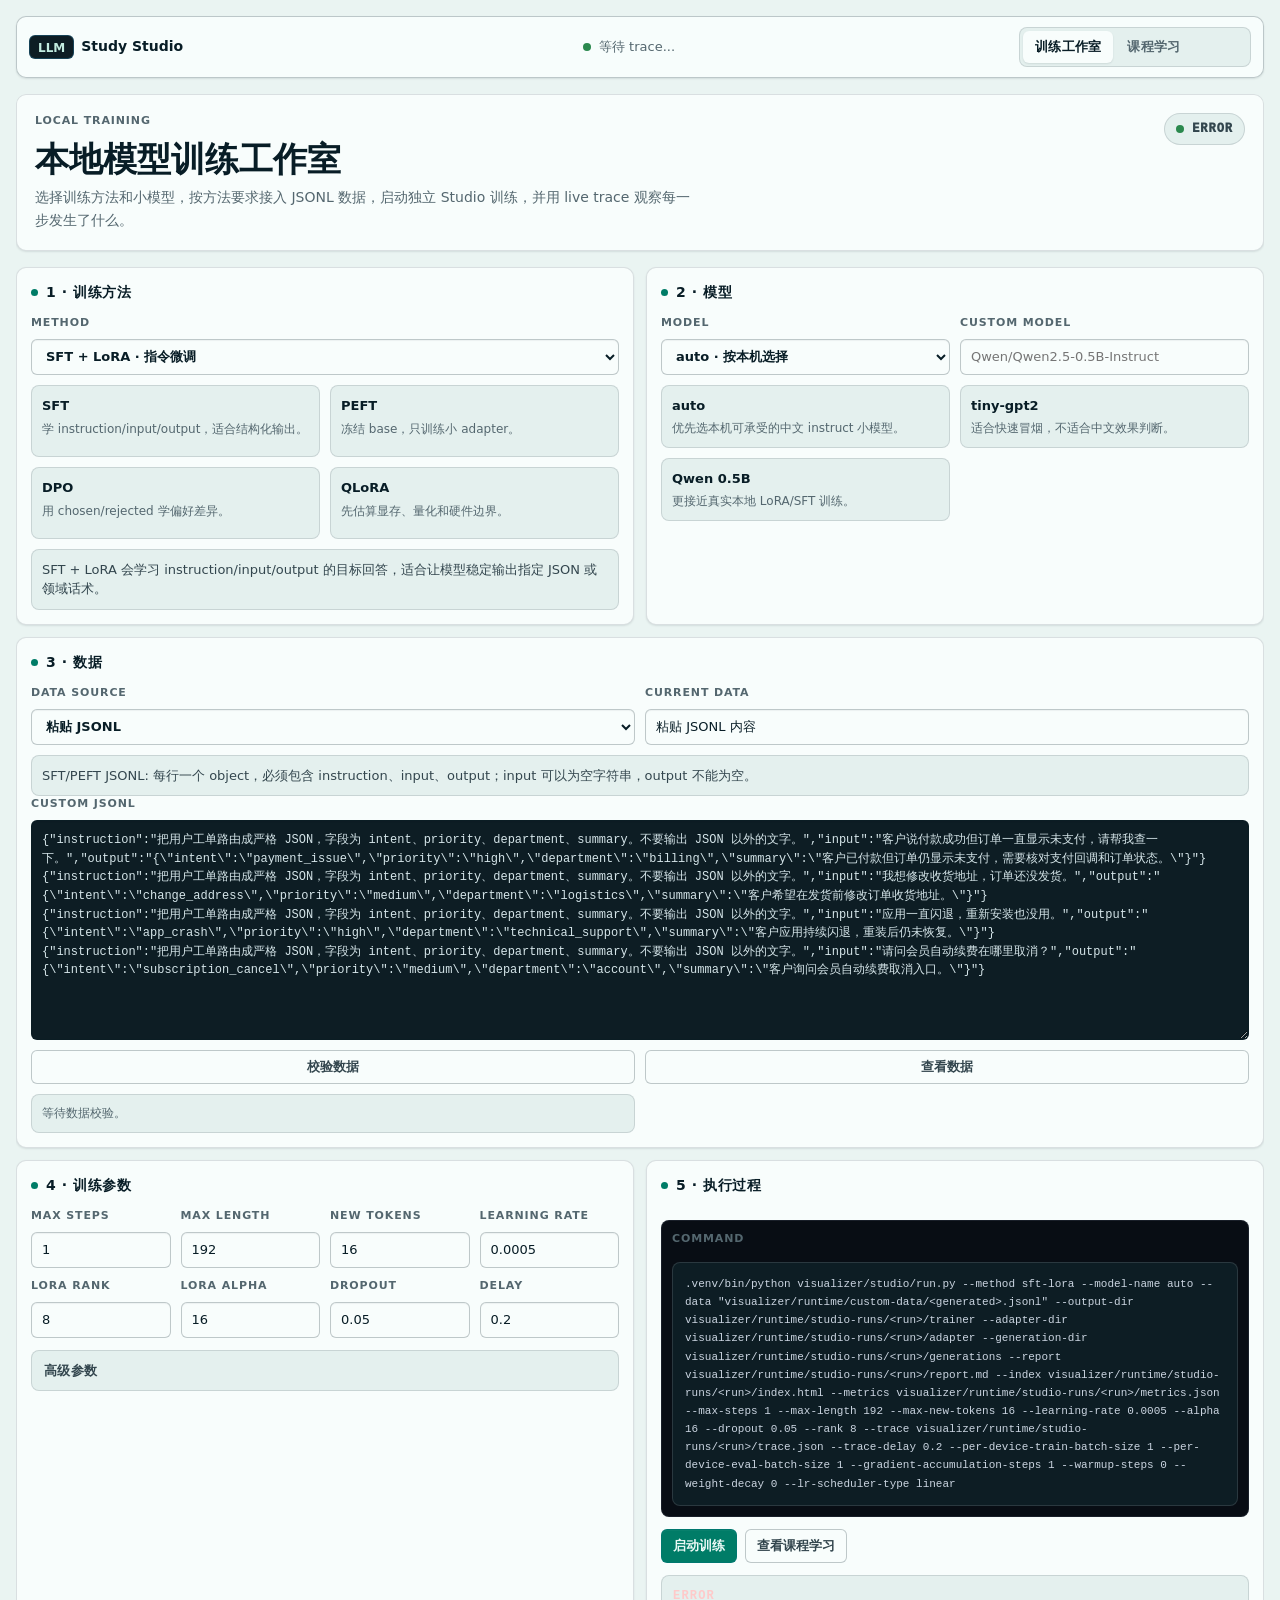
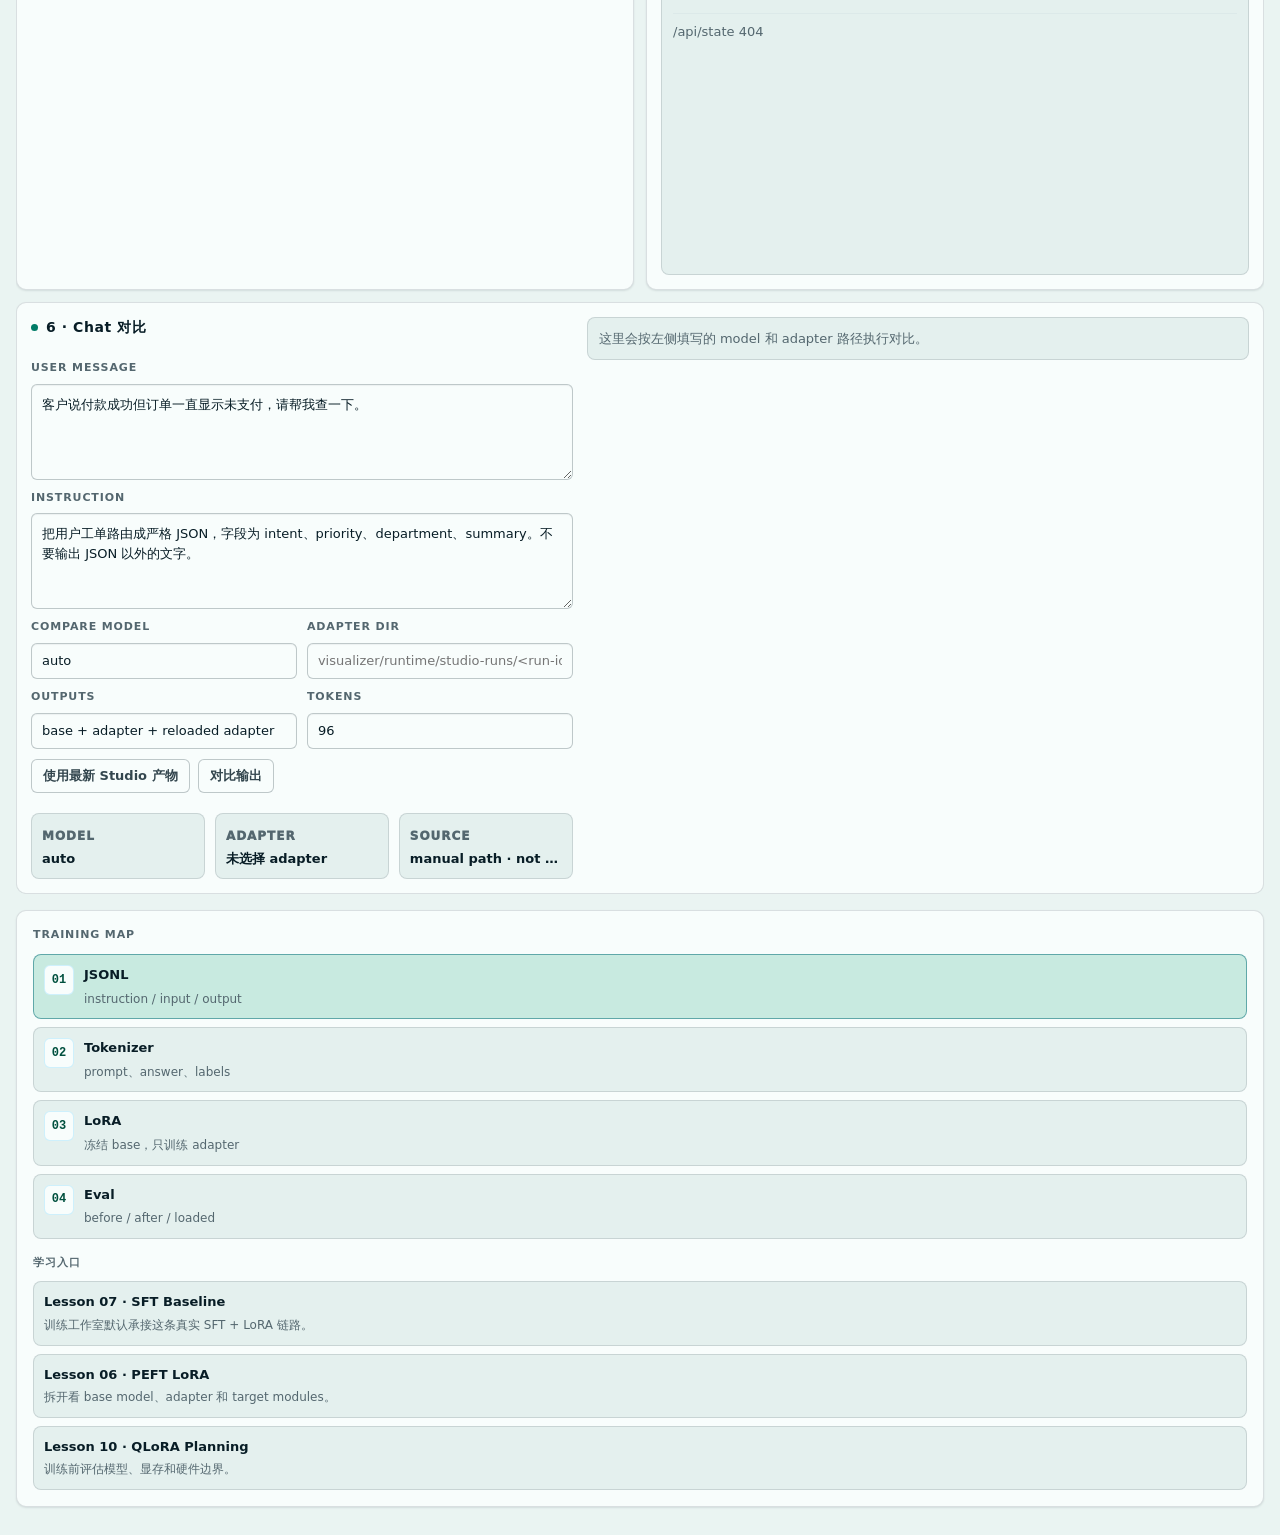
==== visualizer/index.html @ 4dc894f0 "Refactor LLM study studio" ====
<!DOCTYPE html>
<html lang="zh-CN">
<head>
  <meta charset="UTF-8" />
  <meta name="viewport" content="width=device-width, initial-scale=1.0" />
  <title>LLM Study Studio</title>
  <style>
    :root {
      --bg:#080a12; --panel:#111620; --panel-2:#171d2a; --panel-3:#0d111a; --panel-4:#10131c;
      --ink:#e8edf8; --muted:#8992aa; --faint:#586074; --line:rgba(255,255,255,.08); --line-strong:rgba(148,163,184,.18);
      --blue:#3b82f6; --cyan:#06b6d4; --green:#22c55e; --gold:#eab308; --orange:#f97316; --purple:#a855f7; --red:#ef4444;
    }
    * { box-sizing:border-box; margin:0; padding:0; }
    html { min-height:100%; background:var(--bg); }
    body {
      min-height:100vh;
      background:
        linear-gradient(180deg, rgba(8,10,18,.95), rgba(8,10,18,1)),
        repeating-linear-gradient(90deg, rgba(148,163,184,.035) 0 1px, transparent 1px 52px),
        repeating-linear-gradient(180deg, rgba(148,163,184,.028) 0 1px, transparent 1px 52px);
      background-color:var(--bg);
      color:var(--ink);
      font-family:-apple-system,"SF Pro Display","PingFang SC","Microsoft YaHei",sans-serif;
      line-height:1.55;
    }
    body::before {
      content:""; position:fixed; inset:0; pointer-events:none; z-index:-1;
      background:
        linear-gradient(115deg, transparent 0 42%, rgba(6,182,212,.08) 42% 43%, transparent 43% 100%),
        linear-gradient(160deg, rgba(34,197,94,.05), transparent 34%),
        linear-gradient(22deg, rgba(59,130,246,.08), transparent 36%);
      mask-image:linear-gradient(180deg, black, transparent 76%);
    }
    code, pre, .mono { font-family:"SF Mono",Menlo,Consolas,monospace; }
    .shell { max-width:1680px; margin:0 auto; padding:22px; }
    .topbar {
      min-height:64px; display:grid; grid-template-columns:auto minmax(220px,1fr) minmax(260px,360px) auto; align-items:center; gap:14px;
      border:1px solid var(--line-strong); border-radius:12px; background:rgba(17,22,32,.86);
      backdrop-filter:blur(18px); padding:12px 18px; position:sticky; top:12px; z-index:10;
      box-shadow:0 20px 60px rgba(0,0,0,.24);
    }
    .brand { font-size:15px; font-weight:900; letter-spacing:0; white-space:nowrap; }
    .brand span { color:var(--cyan); }
    .status { display:flex; align-items:center; gap:10px; color:var(--muted); font-size:13px; overflow:hidden; }
    .pulse { width:8px; height:8px; border-radius:50%; background:var(--green); box-shadow:0 0 0 0 rgba(34,197,94,.45); animation:pulse 1.5s infinite; flex:0 0 auto; }
    @keyframes pulse { 70% { box-shadow:0 0 0 10px rgba(34,197,94,0); } 100% { box-shadow:0 0 0 0 rgba(34,197,94,0); } }
    .toolbar { display:flex; align-items:center; justify-content:flex-end; gap:10px; min-width:0; }
    .button {
      border:1px solid var(--line); background:var(--panel-2); color:var(--ink); border-radius:8px;
      padding:8px 11px; font-size:12px; font-weight:800; cursor:pointer;
    }
    .button:hover { border-color:rgba(6,182,212,.45); color:white; }
    .button.active { border-color:rgba(34,197,94,.42); background:rgba(34,197,94,.1); color:#bbf7d0; }
    .layout { display:grid; grid-template-columns:minmax(0,268px) minmax(0,1fr) minmax(0,340px); gap:18px; margin-top:18px; align-items:start; }
    .panel { background:rgba(17,22,32,.92); border:1px solid var(--line); border-radius:12px; padding:18px; min-width:0; overflow:hidden; box-shadow:0 18px 56px rgba(0,0,0,.18); }
    .panel-title { font-size:13px; font-weight:900; color:var(--muted); letter-spacing:.12em; text-transform:uppercase; margin-bottom:13px; }
    .lesson-title { font-size:27px; line-height:1.15; font-weight:900; margin-bottom:8px; overflow-wrap:anywhere; }
    .subtle { color:var(--muted); font-size:13px; }
    .section-spacer { height:18px; }
    .stat-grid { display:grid; grid-template-columns:minmax(0,1fr) minmax(0,1fr); gap:10px; margin-top:16px; min-width:0; }
    .stat { background:var(--panel-3); border:1px solid var(--line); border-radius:10px; padding:12px; min-width:0; overflow:hidden; }
    .stat-value { font-size:22px; font-weight:900; line-height:1; }
    .stat-label { margin-top:6px; color:var(--muted); font-size:11px; font-weight:800; }
    .run-card { margin-top:14px; padding:13px; border-radius:10px; background:var(--panel-3); border:1px solid var(--line); min-width:0; overflow:hidden; }
    .run-card .mono { color:var(--cyan); font-size:12px; overflow-wrap:anywhere; }
    .course-picker { display:grid; gap:10px; margin-top:14px; min-width:0; }
    .top-course-picker { display:grid; grid-template-columns:auto minmax(0,1fr); gap:8px; align-items:center; min-width:0; }
    .top-course-label { color:var(--muted); font-size:11px; font-weight:900; letter-spacing:.1em; text-transform:uppercase; white-space:nowrap; }
    .course-select {
      width:100%; max-width:100%; min-width:0; min-height:42px; color:var(--ink); border:1px solid rgba(6,182,212,.22); border-radius:10px;
      background:rgba(13,17,26,.96); padding:0 12px; font:inherit; font-size:13px; font-weight:850;
    }
    .course-select:focus { outline:0; border-color:rgba(6,182,212,.72); box-shadow:0 0 0 2px rgba(6,182,212,.14); }
    .course-dashboard { border:1px solid var(--line); border-radius:10px; background:var(--panel-3); padding:12px; display:grid; gap:11px; min-width:0; overflow:hidden; }
    .progress-block { display:grid; gap:6px; min-width:0; overflow:hidden; }
    .progress-head { display:flex; align-items:center; justify-content:space-between; gap:10px; min-width:0; }
    .progress-name { flex:1 1 auto; min-width:0; font-size:12px; font-weight:900; color:var(--ink); overflow:hidden; text-overflow:ellipsis; white-space:nowrap; }
    .progress-percent { flex:0 0 auto; color:var(--cyan); font-size:12px; font-weight:900; font-variant-numeric:tabular-nums; white-space:nowrap; }
    .progress-track { width:100%; min-width:0; height:9px; border-radius:999px; background:rgba(255,255,255,.08); overflow:hidden; position:relative; }
    .progress-track::after { content:""; position:absolute; inset:0; background:linear-gradient(90deg,transparent,rgba(255,255,255,.1),transparent); animation:trackSweep 2.8s linear infinite; }
    @keyframes trackSweep { from { transform:translateX(-100%); } to { transform:translateX(100%); } }
    .progress-fill { height:100%; width:var(--progress,0%); min-width:3px; max-width:100%; border-radius:inherit; background:linear-gradient(90deg,var(--green),var(--cyan)); transition:width .45s ease; }
    .progress-fill.course { background:linear-gradient(90deg,var(--blue),var(--cyan)); }
    .course-meter-list { display:grid; gap:8px; margin-top:12px; min-width:0; overflow:hidden; }
    .course-meter-row { border:1px solid var(--line); border-radius:9px; background:rgba(13,17,26,.72); padding:9px; min-width:0; overflow:hidden; }
    .course-meter-row.active { border-color:rgba(6,182,212,.5); background:rgba(6,182,212,.07); }
    .course-meter-top { display:flex; align-items:center; justify-content:space-between; gap:8px; margin-bottom:6px; min-width:0; }
    .course-meter-name { flex:1 1 auto; min-width:0; max-width:100%; font-size:11px; font-weight:900; color:var(--ink); overflow:hidden; text-overflow:ellipsis; white-space:nowrap; }
    .course-meter-state { flex:0 0 auto; color:var(--muted); font-size:10px; font-weight:900; white-space:nowrap; }
    @keyframes barPulse { 50% { opacity:.35; } }
    .flow-wrap { overflow-x:auto; overflow-y:visible; padding:10px 0 14px; }
    .flow { display:flex; gap:10px; min-width:max-content; }
    .node {
      width:154px; min-height:104px; border:1px solid var(--line); background:var(--panel-2);
      border-radius:11px; padding:11px; cursor:pointer; position:relative; transition:width .18s ease,border-color .18s ease,box-shadow .18s ease,background .18s ease; overflow:hidden;
    }
    .node::after {
      content:""; position:absolute; top:50%; right:-10px; width:10px; height:1px;
      background:linear-gradient(90deg,var(--cyan),transparent);
    }
    .node:last-child::after { display:none; }
    .node.done { border-color:rgba(34,197,94,.24); }
    .node.current:not(.active) { border-color:rgba(6,182,212,.42); box-shadow:0 0 0 1px rgba(6,182,212,.12); }
    .node.current:not(.active)::before {
      content:"LATEST"; position:absolute; top:10px; right:10px; color:#67e8f9; border:1px solid rgba(6,182,212,.28);
      border-radius:999px; padding:2px 6px; background:rgba(6,182,212,.08); font-size:9px; font-weight:950; letter-spacing:.08em;
    }
    .node.active { border-color:rgba(234,179,8,.72); box-shadow:inset 0 0 0 1px rgba(234,179,8,.28), 0 0 0 1px rgba(234,179,8,.16), 0 16px 34px rgba(0,0,0,.24); }
    .node:hover { width:260px; min-height:150px; z-index:4; background:#1a2030; }
    .node-id { color:var(--faint); font-size:11px; font-weight:900; margin-bottom:7px; }
    .node.current:not(.active) .node-id { color:var(--cyan); }
    .node.active .node-id { color:var(--gold); }
    .node-name { font-size:14px; font-weight:900; line-height:1.25; overflow-wrap:anywhere; }
    .node-summary { color:var(--muted); font-size:11px; margin-top:7px; display:-webkit-box; -webkit-line-clamp:2; -webkit-box-orient:vertical; overflow:hidden; }
    .node:hover .node-summary { -webkit-line-clamp:5; color:#b9c2d8; }
    .node-progress { margin-top:8px; }
    .node-progress .progress-track { height:6px; }
    .node-percent { margin-top:5px; color:var(--faint); font-size:10px; font-weight:900; font-variant-numeric:tabular-nums; }
    .kind { display:inline-flex; align-items:center; min-height:23px; margin-top:10px; border-radius:999px; padding:3px 8px; font-size:10px; font-weight:900; text-transform:uppercase; letter-spacing:.08em; border:1px solid var(--line); color:var(--muted); }
    .kind-data { color:#93c5fd; border-color:rgba(59,130,246,.35); background:rgba(59,130,246,.1); }
    .kind-transform,.kind-tokenizer,.kind-batch { color:#67e8f9; border-color:rgba(6,182,212,.35); background:rgba(6,182,212,.1); }
    .kind-model { color:#c4b5fd; border-color:rgba(168,85,247,.35); background:rgba(168,85,247,.1); }
    .kind-train { color:#86efac; border-color:rgba(34,197,94,.35); background:rgba(34,197,94,.1); }
    .kind-eval { color:#fde68a; border-color:rgba(234,179,8,.35); background:rgba(234,179,8,.1); }
    .kind-checkpoint,.kind-complete { color:#fdba74; border-color:rgba(249,115,22,.35); background:rgba(249,115,22,.1); }
    .detail-head { display:flex; justify-content:space-between; gap:12px; align-items:flex-start; margin-bottom:14px; }
    .detail-title { font-size:21px; line-height:1.2; font-weight:900; overflow-wrap:anywhere; }
    .detail-summary { color:var(--muted); font-size:14px; margin-bottom:16px; display:-webkit-box; -webkit-line-clamp:2; -webkit-box-orient:vertical; overflow:hidden; }
    .reveal { margin-top:10px; border:1px solid var(--line); border-radius:9px; background:rgba(8,10,18,.45); padding:9px; }
    .reveal summary { cursor:pointer; color:var(--cyan); font-size:12px; font-weight:900; }
    .reveal[open] summary { margin-bottom:8px; }
    .section-grid { display:grid; grid-template-columns:1fr 1fr; gap:12px; }
    .box { background:var(--panel-3); border:1px solid var(--line); border-radius:10px; padding:13px; min-width:0; }
    .box-title { color:var(--muted); font-size:11px; letter-spacing:.12em; font-weight:900; text-transform:uppercase; margin-bottom:8px; }
    pre { color:#b9c2d8; white-space:pre-wrap; word-break:break-word; font-size:12px; max-height:260px; overflow:auto; }
    .field-grid { display:grid; gap:8px; }
    .field-card {
      width:100%; text-align:left; color:var(--ink); border:1px solid var(--line); border-radius:8px;
      background:rgba(23,29,42,.72); padding:10px; cursor:pointer; transition:.16s ease; min-width:0; font:inherit;
    }
    .field-card:hover { border-color:rgba(6,182,212,.42); background:rgba(6,182,212,.07); }
    .field-card.active { border-color:rgba(6,182,212,.72); box-shadow:0 0 0 1px rgba(6,182,212,.18); }
    .field-row { display:flex; align-items:center; justify-content:space-between; gap:8px; margin-bottom:6px; }
    .field-key { font-size:13px; font-weight:900; overflow-wrap:anywhere; }
    .field-type { flex:0 0 auto; color:var(--cyan); font-size:10px; font-weight:900; text-transform:uppercase; letter-spacing:.08em; }
    .field-preview { color:var(--muted); font-size:12px; overflow-wrap:anywhere; }
    .field-action { display:inline-flex; margin-top:8px; color:#bbf7d0; border:1px solid rgba(34,197,94,.25); background:rgba(34,197,94,.08); border-radius:999px; padding:3px 7px; font-size:10px; font-weight:900; }
    .inspector { margin-top:12px; border-color:rgba(6,182,212,.2); background:linear-gradient(180deg,rgba(6,182,212,.06),rgba(13,17,26,.96)); }
    .inspector-head { display:flex; justify-content:space-between; align-items:flex-start; gap:10px; margin-bottom:10px; }
    .inspector-title { font-size:16px; font-weight:900; overflow-wrap:anywhere; }
    .inspector-source { color:var(--muted); font-size:11px; font-weight:900; text-transform:uppercase; letter-spacing:.12em; }
    .meta-grid { display:grid; grid-template-columns:repeat(3,minmax(0,1fr)); gap:8px; margin-bottom:10px; }
    .meta-item { border:1px solid var(--line); border-radius:8px; padding:8px; background:rgba(8,10,18,.42); min-width:0; }
    .meta-label { color:var(--muted); font-size:10px; font-weight:900; text-transform:uppercase; letter-spacing:.08em; }
    .meta-value { margin-top:4px; color:var(--ink); font-size:12px; overflow-wrap:anywhere; }
    .file-bar { display:flex; align-items:center; justify-content:space-between; gap:10px; margin:10px 0 8px; padding:9px; border:1px solid rgba(34,197,94,.2); border-radius:8px; background:rgba(34,197,94,.07); }
    .file-link { color:#bbf7d0; font-size:12px; font-weight:900; text-decoration:none; white-space:nowrap; }
    .file-link:hover { color:white; }
    .file-content { max-height:360px; border:1px solid var(--line); border-radius:8px; background:rgba(8,10,18,.72); padding:10px; }
    .stage {
      margin-top:12px; border:1px solid rgba(6,182,212,.18); border-radius:12px; overflow:hidden;
      background:
        linear-gradient(135deg,rgba(6,182,212,.08),transparent 44%),
        linear-gradient(180deg,rgba(13,17,26,.94),rgba(8,10,18,.92));
    }
    .stage-head {
      display:grid; grid-template-columns:minmax(0,1fr) auto; gap:16px; align-items:start;
      padding:15px; border-bottom:1px solid var(--line); background:rgba(8,10,18,.34);
    }
    .stage-eyebrow { color:var(--muted); font-size:10px; font-weight:900; letter-spacing:.14em; text-transform:uppercase; margin-bottom:5px; }
    .stage-eyebrow.effect { color:#67e8f9; }
    .stage-title { font-size:16px; line-height:1.25; font-weight:950; overflow-wrap:anywhere; }
    .stage-chips { display:flex; flex-wrap:wrap; justify-content:flex-end; gap:7px; min-width:0; }
    .stage-chip { border:1px solid var(--line); border-radius:999px; padding:4px 8px; color:var(--muted); background:rgba(23,29,42,.64); font-size:10px; font-weight:900; text-transform:uppercase; letter-spacing:.08em; white-space:nowrap; }
    .stage-chip.hot { color:#bae6fd; border-color:rgba(6,182,212,.38); background:rgba(6,182,212,.08); }
    .effect-callout { margin:12px 15px 0; border:1px solid rgba(6,182,212,.25); border-radius:10px; padding:11px 12px; background:rgba(6,182,212,.07); color:#cbd5e1; font-size:12px; line-height:1.55; }
    .effect-callout strong { color:#67e8f9; margin-right:6px; }
    .stage-progress-grid { display:grid; grid-template-columns:1fr 1fr; gap:12px; padding:12px 15px 0; }
    .stage-grid { display:grid; grid-template-columns:1fr; gap:0; min-height:310px; }
    .stage-cell { padding:15px; border-right:1px solid var(--line); min-width:0; position:relative; overflow:hidden; }
    .stage-cell:last-child { border-right:0; }
    .stage-grid .stage-cell { border-right:0; border-bottom:1px solid var(--line); }
    .stage-grid .stage-cell:last-child { border-bottom:0; }
    .stage-label { color:var(--muted); font-size:11px; font-weight:900; letter-spacing:.12em; text-transform:uppercase; margin-bottom:10px; }
    .teach-flow { display:grid; grid-template-columns:repeat(3,minmax(0,1fr)); gap:12px; align-items:stretch; position:relative; }
    .teach-node {
      min-height:118px; border:1px solid var(--line); border-radius:12px; background:rgba(8,10,18,.74);
      padding:12px; position:relative; overflow:hidden;
    }
    .teach-node::after {
      content:""; position:absolute; top:50%; right:-13px; width:14px; height:2px;
      background:linear-gradient(90deg,var(--cyan),transparent); box-shadow:0 0 16px rgba(6,182,212,.5);
    }
    .teach-node:last-child::after { display:none; }
    .teach-node.active { border-color:rgba(6,182,212,.48); box-shadow:0 0 0 1px rgba(6,182,212,.12), 0 18px 36px rgba(0,0,0,.22); }
    .teach-node.model { border-color:rgba(168,85,247,.35); }
    .teach-node.metric { border-color:rgba(234,179,8,.34); }
    .teach-kicker { color:var(--muted); font-size:10px; font-weight:900; letter-spacing:.12em; text-transform:uppercase; }
    .teach-title { margin-top:6px; font-size:15px; font-weight:950; line-height:1.18; overflow-wrap:anywhere; }
    .teach-value { margin-top:8px; color:#b9c2d8; font-size:12px; display:-webkit-box; -webkit-line-clamp:4; -webkit-box-orient:vertical; overflow:hidden; overflow-wrap:anywhere; }
    .teach-note { margin-top:12px; border:1px solid rgba(6,182,212,.18); border-radius:10px; background:rgba(6,182,212,.06); padding:10px; color:#b9c2d8; font-size:12px; }
    .evidence-grid { display:grid; grid-template-columns:repeat(2,minmax(0,1fr)); gap:10px; margin-top:12px; }
    .evidence-card { border:1px solid var(--line); border-radius:10px; background:rgba(8,10,18,.62); padding:11px; min-width:0; overflow:hidden; }
    .evidence-title { color:var(--muted); font-size:10px; font-weight:900; letter-spacing:.12em; text-transform:uppercase; margin-bottom:7px; }
    .evidence-body { color:#cbd5e1; font-size:12px; overflow-wrap:anywhere; }
    .value-table { display:grid; gap:6px; }
    .value-row { display:grid; grid-template-columns:minmax(0,.75fr) minmax(0,1.35fr); gap:10px; align-items:start; border-bottom:1px solid var(--line); padding-bottom:6px; }
    .value-row:last-child { border-bottom:0; padding-bottom:0; }
    .value-key { color:var(--muted); font-size:11px; font-weight:900; overflow-wrap:anywhere; }
    .value-val { color:var(--ink); font-size:12px; overflow-wrap:anywhere; white-space:pre-wrap; }
    .schema-grid { display:grid; grid-template-columns:repeat(auto-fit,minmax(120px,1fr)); gap:8px; }
    .schema-pill { border:1px solid rgba(6,182,212,.24); background:rgba(6,182,212,.07); border-radius:9px; padding:8px; min-width:0; }
    .schema-pill strong { display:block; font-size:12px; margin-bottom:4px; overflow-wrap:anywhere; }
    .schema-pill span { color:var(--muted); font-size:11px; overflow-wrap:anywhere; }
    .mask-strip { display:grid; grid-template-columns:repeat(16,1fr); gap:4px; margin-top:8px; }
    .mask-cell { min-height:18px; border-radius:4px; background:rgba(255,255,255,.08); border:1px solid transparent; }
    .mask-cell.masked { background:rgba(148,163,184,.12); border-color:rgba(148,163,184,.12); }
    .mask-cell.learn { background:rgba(34,197,94,.42); border-color:rgba(34,197,94,.22); box-shadow:0 0 14px rgba(34,197,94,.18); }
    .comparison-grid { display:grid; gap:8px; }
    .comparison-item { border:1px solid var(--line); border-radius:9px; padding:9px; background:rgba(23,29,42,.48); }
    .comparison-item strong { display:block; font-size:12px; margin-bottom:5px; color:var(--cyan); }
    .comparison-item div { color:#cbd5e1; font-size:12px; max-height:92px; overflow:auto; white-space:pre-wrap; }
    .sim-board {
      min-height:330px; border:1px solid rgba(6,182,212,.18); border-radius:14px; background:
        linear-gradient(90deg,rgba(59,130,246,.05),transparent 34%,rgba(34,197,94,.05)),
        repeating-linear-gradient(90deg,rgba(148,163,184,.035) 0 1px,transparent 1px 28px),
        repeating-linear-gradient(180deg,rgba(148,163,184,.03) 0 1px,transparent 1px 28px),
        rgba(8,10,18,.62);
      padding:14px; position:relative; overflow:hidden;
    }
    .sim-board::before { content:""; position:absolute; left:8%; right:8%; top:50%; height:2px; background:linear-gradient(90deg,rgba(59,130,246,.18),rgba(6,182,212,.7),rgba(34,197,94,.22)); }
    .sim-board::after { content:""; position:absolute; top:calc(50% - 4px); left:8%; width:8px; height:8px; border-radius:50%; background:var(--cyan); box-shadow:0 0 20px rgba(6,182,212,.9); animation:simPacket 3s linear infinite; }
    @keyframes simPacket { from { left:8%; opacity:0; transform:scale(.85); } 10% { opacity:1; } 90% { opacity:1; } to { left:92%; opacity:0; transform:scale(1.12); } }
    .sim-flow { position:relative; z-index:1; display:grid; grid-template-columns:minmax(220px,1fr) minmax(104px,128px) minmax(220px,1fr); gap:16px; align-items:center; min-height:280px; }
    .sim-panel { border:1px solid var(--line); border-radius:12px; background:rgba(13,17,26,.86); padding:12px; min-width:0; box-shadow:0 18px 42px rgba(0,0,0,.18); }
    .sim-panel.source { border-color:rgba(59,130,246,.28); }
    .sim-panel.target { border-color:rgba(34,197,94,.28); }
    .sim-processor { display:grid; place-items:center; gap:8px; min-height:116px; border:1px solid rgba(6,182,212,.35); border-radius:14px; background:rgba(6,182,212,.08); color:#bae6fd; font-size:12px; font-weight:950; text-align:center; animation:processorPulse 2.4s ease-in-out infinite; }
    .sim-processor strong { display:block; font-size:11px; letter-spacing:.08em; text-transform:uppercase; color:#ecfeff; overflow-wrap:anywhere; }
    .sim-processor span { color:var(--muted); font-size:10px; font-weight:900; }
    .processor-ring { width:42px; height:42px; border-radius:50%; border:2px solid rgba(6,182,212,.18); border-top-color:var(--cyan); border-right-color:var(--green); animation:spin 2.5s linear infinite; }
    @keyframes processorPulse { 50% { box-shadow:0 0 0 1px rgba(6,182,212,.2), 0 0 34px rgba(6,182,212,.14); transform:translateY(-2px); } }
    .sim-label { color:var(--muted); font-size:10px; font-weight:900; letter-spacing:.12em; text-transform:uppercase; margin-bottom:8px; }
    .mini-json { display:grid; gap:7px; }
    .mini-row { border:1px solid rgba(59,130,246,.2); border-radius:8px; background:rgba(59,130,246,.06); padding:8px; }
    .mini-row strong { display:block; font-size:11px; color:#bfdbfe; margin-bottom:4px; }
    .mini-row span { display:block; font-size:12px; color:#cbd5e1; overflow:hidden; text-overflow:ellipsis; white-space:nowrap; }
    .mini-table { display:grid; gap:6px; }
    .mini-table-head, .mini-table-row { display:grid; grid-template-columns:repeat(3,minmax(0,1fr)); gap:6px; }
    .mini-cell { min-height:34px; border:1px solid rgba(148,163,184,.16); border-radius:7px; padding:7px; background:rgba(255,255,255,.04); font-size:11px; overflow:hidden; text-overflow:ellipsis; white-space:nowrap; }
    .mini-table-head .mini-cell { color:#67e8f9; border-color:rgba(6,182,212,.25); font-weight:900; }
    .token-viz { display:flex; flex-wrap:wrap; gap:5px; }
    .viz-token { max-width:92px; border:1px solid rgba(59,130,246,.26); border-radius:7px; background:rgba(59,130,246,.08); padding:4px 6px; color:#bfdbfe; font-size:10px; font-weight:900; overflow:hidden; text-overflow:ellipsis; white-space:nowrap; animation:tokenRise 2.4s ease-in-out infinite; animation-delay:var(--delay,0s); }
    .viz-token.hot { color:#bbf7d0; border-color:rgba(34,197,94,.35); background:rgba(34,197,94,.08); }
    .mask-viz { display:grid; grid-template-columns:repeat(16,1fr); gap:4px; }
    .mask-viz span { height:18px; border-radius:4px; background:rgba(148,163,184,.16); }
    .mask-viz span.learn { background:rgba(34,197,94,.55); box-shadow:0 0 14px rgba(34,197,94,.18); }
    .matrix-viz { display:grid; grid-template-columns:repeat(var(--cols,8),1fr); gap:4px; }
    .matrix-viz span { aspect-ratio:1; border-radius:4px; background:rgba(255,255,255,.08); animation:matrixPulse 1.9s ease-in-out infinite; animation-delay:var(--delay,0s); }
    .matrix-viz span.hot { background:rgba(34,197,94,.5); }
    .model-sim { min-height:132px; display:grid; gap:10px; align-content:center; }
    .model-track { display:grid; grid-template-columns:repeat(4,minmax(0,1fr)); gap:8px; }
    .model-unit { min-height:58px; border:1px solid rgba(148,163,184,.18); border-radius:10px; background:rgba(23,29,42,.72); display:grid; place-items:center; color:var(--muted); font-size:11px; font-weight:900; }
    .model-unit.trainable { border-color:rgba(34,197,94,.44); color:#bbf7d0; animation:trainGlow 2.2s ease-in-out infinite; }
    .model-unit.frozen { opacity:.7; }
    .adapter-row { display:grid; grid-template-columns:1fr 1.2fr 1fr; gap:8px; }
    .adapter-box { border:1px solid rgba(249,115,22,.38); border-radius:9px; background:rgba(249,115,22,.08); color:#fed7aa; padding:8px; text-align:center; font-size:11px; font-weight:900; animation:adapterFlow 2.4s ease-in-out infinite; }
    .loss-gauge { height:16px; border-radius:999px; background:rgba(255,255,255,.08); overflow:hidden; }
    .loss-gauge span { display:block; height:100%; width:var(--w,55%); border-radius:inherit; background:linear-gradient(90deg,var(--gold),var(--green)); animation:ratioEnter .9s ease both; }
    .disk-viz { width:96px; height:96px; border:1px solid rgba(6,182,212,.32); border-radius:18px; background:linear-gradient(180deg,rgba(6,182,212,.12),rgba(8,10,18,.76)); display:grid; place-items:center; margin:auto; color:#bae6fd; font-size:12px; font-weight:950; box-shadow:0 20px 44px rgba(0,0,0,.22); }
    .gen-grid { display:grid; grid-template-columns:repeat(3,minmax(0,1fr)); gap:8px; }
    .gen-box { min-height:96px; border:1px solid var(--line); border-radius:10px; padding:9px; background:rgba(23,29,42,.56); overflow:hidden; }
    .gen-box strong { display:block; color:var(--cyan); font-size:11px; margin-bottom:6px; }
    .gen-box span { display:block; color:#cbd5e1; font-size:11px; display:-webkit-box; -webkit-line-clamp:4; -webkit-box-orient:vertical; overflow:hidden; }
    .sim-caption { margin-top:10px; display:flex; flex-wrap:wrap; gap:7px; }
    .sim-chip { border:1px solid var(--line); border-radius:999px; padding:4px 8px; color:var(--muted); font-size:10px; font-weight:900; background:rgba(23,29,42,.62); }
    .sim-chip.hot { color:#bbf7d0; border-color:rgba(34,197,94,.28); background:rgba(34,197,94,.08); }
    .split-viz { display:grid; grid-template-columns:repeat(2,minmax(0,1fr)); gap:8px; }
    .split-bucket { border:1px solid var(--line); border-radius:10px; background:rgba(255,255,255,.035); padding:9px; min-height:88px; }
    .split-bucket strong { display:block; color:#cbd5e1; font-size:11px; margin-bottom:7px; }
    .sample-dots { display:flex; flex-wrap:wrap; gap:6px; }
    .sample-dot { width:14px; height:14px; border-radius:50%; background:rgba(59,130,246,.7); box-shadow:0 0 14px rgba(59,130,246,.3); animation:paramFloat 2.8s ease-in-out infinite; animation-delay:var(--delay,0s); }
    .sample-dot.val { background:rgba(234,179,8,.82); box-shadow:0 0 14px rgba(234,179,8,.35); }
    .compare-stack { display:grid; gap:8px; }
    .compare-row { display:grid; grid-template-columns:84px minmax(0,1fr); gap:8px; align-items:center; }
    .compare-row strong { color:#67e8f9; font-size:11px; }
    .compare-bar { height:20px; border-radius:999px; background:rgba(255,255,255,.07); overflow:hidden; }
    .compare-bar span { display:block; width:var(--w,45%); height:100%; border-radius:inherit; background:linear-gradient(90deg,var(--blue),var(--cyan)); animation:ratioEnter .9s ease both; }
    .generation-compare { display:grid; grid-template-columns:repeat(auto-fit,minmax(128px,1fr)); gap:8px; width:100%; }
    .generation-card { min-height:96px; border:1px solid rgba(148,163,184,.16); border-radius:10px; background:rgba(15,23,42,.58); padding:9px; overflow:hidden; }
    .generation-card strong { display:flex; align-items:center; justify-content:space-between; gap:8px; color:#67e8f9; font-size:10px; margin-bottom:6px; text-transform:uppercase; letter-spacing:.06em; }
    .generation-card strong span { color:var(--faint); font-size:9px; letter-spacing:0; text-transform:none; }
    .generation-card p { color:#cbd5e1; font-size:10px; line-height:1.45; display:-webkit-box; -webkit-line-clamp:5; -webkit-box-orient:vertical; overflow:hidden; }
    .pipeline-board::before,.pipeline-board::after { display:none; }
    .pipeline-viz { position:relative; z-index:1; min-height:278px; display:grid; grid-template-columns:repeat(5,minmax(68px,1fr)); gap:8px; align-items:center; }
    .pipeline-viz::before { content:""; position:absolute; left:7%; right:7%; top:50%; height:2px; background:linear-gradient(90deg,rgba(59,130,246,.22),rgba(6,182,212,.72),rgba(34,197,94,.4)); box-shadow:0 0 18px rgba(6,182,212,.12); }
    .pipeline-viz::after { content:""; position:absolute; top:calc(50% - 4px); left:7%; width:8px; height:8px; border-radius:50%; background:var(--cyan); box-shadow:0 0 18px rgba(6,182,212,.86); animation:pipelinePacket 3.2s linear infinite; }
    @keyframes pipelinePacket { from { left:7%; opacity:0; transform:scale(.85); } 10% { opacity:1; } 90% { opacity:1; } to { left:93%; opacity:0; transform:scale(1.12); } }
    .pipeline-node { min-height:156px; border:1px solid var(--line); border-radius:12px; background:rgba(13,17,26,.9); padding:9px; display:grid; grid-template-rows:auto 1fr auto; gap:8px; align-items:center; justify-items:center; position:relative; overflow:hidden; }
    .pipeline-node::after { content:""; position:absolute; top:50%; right:-9px; width:15px; height:2px; background:linear-gradient(90deg,var(--cyan),transparent); box-shadow:0 0 14px rgba(6,182,212,.4); }
    .pipeline-node:last-child::after { display:none; }
    .pipeline-node strong { color:#dbeafe; font-size:10px; font-weight:950; text-transform:uppercase; letter-spacing:.03em; overflow:hidden; text-overflow:ellipsis; white-space:nowrap; max-width:100%; }
    .pipeline-node.data { border-color:rgba(59,130,246,.26); }
    .pipeline-node.model { border-color:rgba(168,85,247,.28); }
    .pipeline-node.train { border-color:rgba(34,197,94,.28); }
    .pipeline-number { color:var(--faint); font-size:9px; font-weight:950; letter-spacing:.08em; }
    .pipeline-glyph { width:100%; min-height:70px; display:grid; place-items:center; position:relative; }
    .pipeline-dots { display:grid; grid-template-columns:repeat(2,14px); gap:7px; }
    .pipeline-dots span { width:14px; height:14px; border-radius:50%; background:rgba(59,130,246,.78); box-shadow:0 0 16px rgba(59,130,246,.3); animation:paramFloat 2.8s ease-in-out infinite; animation-delay:var(--delay,0s); }
    .pipeline-dots span.gold { background:rgba(234,179,8,.86); box-shadow:0 0 16px rgba(234,179,8,.28); }
    .pipeline-mask { width:min(86px,100%); display:grid; grid-template-columns:repeat(4,1fr); gap:5px; }
    .pipeline-mask span { height:14px; border-radius:4px; background:rgba(148,163,184,.18); }
    .pipeline-mask span.learn { background:rgba(34,197,94,.58); box-shadow:0 0 13px rgba(34,197,94,.18); }
    .pipeline-mini-model { width:min(84px,100%); display:grid; grid-template-columns:repeat(4,1fr); gap:7px; align-items:end; }
    .pipeline-mini-model span { height:48px; border:1px solid rgba(148,163,184,.18); border-radius:999px; background:rgba(23,29,42,.8); }
    .pipeline-mini-model span.hot { border-color:rgba(34,197,94,.55); background:rgba(34,197,94,.14); box-shadow:0 0 14px rgba(34,197,94,.16); animation:trainGlow 2.4s ease-in-out infinite; }
    .pipeline-train { width:min(88px,100%); display:grid; gap:8px; }
    .pipeline-train-grid { display:grid; grid-template-columns:repeat(5,1fr); gap:4px; }
    .pipeline-train-grid span { aspect-ratio:1; border-radius:4px; background:rgba(255,255,255,.08); animation:matrixPulse 1.9s ease-in-out infinite; animation-delay:var(--delay,0s); }
    .pipeline-train-grid span.hot { background:rgba(34,197,94,.55); }
    .pipeline-loss { height:12px; border-radius:999px; background:rgba(255,255,255,.08); overflow:hidden; }
    .pipeline-loss span { display:block; height:100%; width:62%; border-radius:inherit; background:linear-gradient(90deg,var(--gold),var(--green)); }
    .pipeline-disk { width:62px; height:62px; border:1px solid rgba(6,182,212,.34); border-radius:15px; background:linear-gradient(180deg,rgba(6,182,212,.15),rgba(8,10,18,.78)); display:grid; place-items:center; color:#bae6fd; font-size:10px; font-weight:950; box-shadow:0 18px 34px rgba(0,0,0,.18); }
    .data-lane { position:relative; min-height:128px; display:grid; grid-template-columns:1fr 1fr 1fr; gap:12px; align-items:center; }
    .flow-line { position:absolute; left:14%; right:14%; top:50%; height:2px; background:linear-gradient(90deg,rgba(59,130,246,.25),rgba(6,182,212,.75),rgba(34,197,94,.38)); overflow:hidden; }
    .flow-line::after { content:""; position:absolute; inset:0; background:linear-gradient(90deg,transparent,rgba(255,255,255,.65),transparent); animation:scanLine 2.2s linear infinite; }
    @keyframes scanLine { from { transform:translateX(-100%); } to { transform:translateX(100%); } }
    .data-node { min-height:96px; border:1px solid var(--line); border-radius:10px; background:rgba(8,10,18,.76); padding:11px; position:relative; z-index:1; }
    .data-node strong { display:block; font-size:13px; margin-bottom:6px; }
    .data-node span { display:block; color:var(--muted); font-size:12px; overflow-wrap:anywhere; }
    .data-node.input { border-color:rgba(59,130,246,.3); }
    .data-node.process { border-color:rgba(6,182,212,.36); animation:nodePulse 2.1s ease-in-out infinite; }
    .data-node.output { border-color:rgba(34,197,94,.3); }
    .data-node span { display:-webkit-box; -webkit-line-clamp:3; -webkit-box-orient:vertical; overflow:hidden; }
    @keyframes nodePulse { 50% { box-shadow:0 0 0 1px rgba(6,182,212,.22), 0 0 28px rgba(6,182,212,.12); } }
    .particle { position:absolute; top:calc(50% - 4px); left:13%; width:8px; height:8px; border-radius:50%; background:var(--cyan); box-shadow:0 0 18px rgba(6,182,212,.9); z-index:2; animation:particleMove 2.7s linear infinite; }
    .particle.p2 { animation-delay:.65s; background:var(--green); box-shadow:0 0 18px rgba(34,197,94,.8); }
    .particle.p3 { animation-delay:1.3s; background:var(--blue); box-shadow:0 0 18px rgba(59,130,246,.82); }
    @keyframes particleMove { from { transform:translateX(0) scale(.75); opacity:0; } 12% { opacity:1; } 88% { opacity:1; } to { transform:translateX(620px) scale(1.15); opacity:0; } }
    .tensor-strip { display:flex; gap:8px; flex-wrap:wrap; margin-top:12px; }
    .tensor-pill { border:1px solid rgba(6,182,212,.25); background:rgba(6,182,212,.07); color:#bae6fd; border-radius:999px; padding:4px 8px; font-size:11px; font-weight:900; }
    .sim-grid { display:grid; grid-template-columns:1.1fr .9fr .8fr; gap:10px; margin-top:13px; }
    .sim-card { border:1px solid var(--line); border-radius:10px; background:rgba(8,10,18,.58); padding:10px; min-width:0; overflow:hidden; }
    .token-stream { display:flex; flex-wrap:wrap; gap:5px; align-content:flex-start; min-height:62px; }
    .token-chip { border:1px solid rgba(59,130,246,.24); background:rgba(59,130,246,.08); color:#bfdbfe; border-radius:7px; padding:3px 6px; font-size:10px; font-weight:900; animation:tokenRise 2.4s ease-in-out infinite; animation-delay:var(--delay,0s); max-width:100%; overflow:hidden; text-overflow:ellipsis; white-space:nowrap; }
    @keyframes tokenRise { 50% { transform:translateY(-2px); border-color:rgba(59,130,246,.5); } }
    .batch-matrix { display:grid; grid-template-columns:repeat(6,1fr); gap:4px; min-height:62px; align-content:center; }
    .matrix-cell { aspect-ratio:1; border-radius:4px; background:rgba(255,255,255,.08); animation:matrixPulse 1.9s ease-in-out infinite; animation-delay:var(--delay,0s); }
    .matrix-cell.hot { background:rgba(34,197,94,.52); box-shadow:0 0 13px rgba(34,197,94,.25); }
    @keyframes matrixPulse { 50% { opacity:.45; transform:scale(.92); } }
    .gradient-loop { min-height:62px; display:grid; place-items:center; position:relative; }
    .gradient-loop::before { content:""; width:56px; height:56px; border-radius:50%; border:2px solid rgba(6,182,212,.16); border-top-color:var(--cyan); border-right-color:var(--green); animation:spin 2.6s linear infinite; }
    .gradient-loop span { position:absolute; color:var(--muted); font-size:10px; font-weight:900; text-transform:uppercase; }
    @keyframes spin { to { transform:rotate(360deg); } }
    .model-viz { display:grid; gap:10px; }
    .stage-grid .model-viz { grid-template-columns:minmax(200px,1fr) minmax(130px,.55fr) minmax(210px,1fr); align-items:start; }
    .model-viz > * { min-width:0; }
    .model-core { position:relative; min-height:146px; border:1px solid rgba(168,85,247,.22); border-radius:12px; background:rgba(8,10,18,.72); padding:12px; overflow:hidden; }
    .model-core::before { content:""; position:absolute; inset:10px; border:1px dashed rgba(255,255,255,.08); border-radius:10px; }
    .update-beam { position:absolute; left:8%; right:8%; top:52%; height:2px; background:linear-gradient(90deg,transparent,rgba(34,197,94,.8),transparent); opacity:.2; z-index:1; animation:beamMove 2.2s linear infinite; }
    .update-beam.active { opacity:1; }
    @keyframes beamMove { from { transform:translateX(-24%); } to { transform:translateX(24%); } }
    .layer-stack { display:grid; grid-template-columns:repeat(4,1fr); gap:7px; position:relative; z-index:1; }
    .layer { min-height:76px; border:1px solid rgba(255,255,255,.1); border-radius:8px; background:linear-gradient(180deg,rgba(23,29,42,.92),rgba(13,17,26,.92)); display:flex; align-items:center; justify-content:center; color:var(--muted); font-size:11px; font-weight:900; }
    .layer.trainable { border-color:rgba(34,197,94,.45); color:#bbf7d0; animation:trainGlow 2.4s ease-in-out infinite; }
    .layer.frozen { opacity:.72; }
    @keyframes trainGlow { 50% { transform:translateY(-2px); box-shadow:0 12px 30px rgba(34,197,94,.12); } }
    .adapter-rail { margin-top:12px; display:flex; align-items:center; gap:8px; position:relative; z-index:1; }
    .adapter-chip { flex:1; border:1px solid rgba(249,115,22,.28); background:rgba(249,115,22,.08); color:#fed7aa; border-radius:8px; padding:7px; text-align:center; font-size:11px; font-weight:900; animation:adapterFlow 2.6s ease-in-out infinite; }
    @keyframes adapterFlow { 50% { border-color:rgba(249,115,22,.65); box-shadow:0 0 24px rgba(249,115,22,.14); } }
    .param-cloud { position:absolute; inset:16px; pointer-events:none; z-index:0; }
    .param-dot { position:absolute; width:5px; height:5px; border-radius:50%; background:rgba(6,182,212,.55); box-shadow:0 0 12px rgba(6,182,212,.45); animation:paramFloat 3.4s ease-in-out infinite; animation-delay:var(--delay,0s); left:var(--x); top:var(--y); }
    .param-dot.hot { background:rgba(34,197,94,.72); box-shadow:0 0 16px rgba(34,197,94,.5); }
    @keyframes paramFloat { 50% { transform:translateY(-8px) scale(1.25); opacity:.55; } }
    .ratio-bar { height:9px; border-radius:999px; background:rgba(255,255,255,.08); overflow:hidden; margin-top:10px; }
    .ratio-fill { height:100%; width:var(--ratio,0%); min-width:3px; max-width:100%; background:linear-gradient(90deg,var(--green),var(--cyan)); animation:ratioEnter .9s ease both; }
    @keyframes ratioEnter { from { width:0; } }
    .metric-viz { margin-top:10px; border:1px solid var(--line); background:rgba(8,10,18,.72); border-radius:10px; padding:10px; min-width:0; overflow:hidden; }
    .sparkline { width:100%; height:86px; overflow:visible; }
    .sparkline path { fill:none; stroke:var(--green); stroke-width:3; stroke-linecap:round; stroke-linejoin:round; filter:drop-shadow(0 0 8px rgba(34,197,94,.45)); }
    .sparkline circle { fill:var(--cyan); animation:dotPulse 1.6s ease-in-out infinite; }
    @keyframes dotPulse { 50% { transform:scale(1.25); opacity:.6; } }
    .stage-note { margin-top:10px; color:var(--muted); font-size:12px; }
    .tensor-list { display:grid; grid-template-columns:repeat(3,minmax(0,1fr)); gap:10px; margin-top:12px; }
    .tensor { border:1px solid rgba(6,182,212,.18); background:rgba(6,182,212,.06); border-radius:10px; padding:12px; min-width:0; }
    .tensor-name { font-weight:900; overflow-wrap:anywhere; }
    .tensor-shape { margin-top:6px; color:var(--cyan); font-size:13px; }
    .model-grid { display:grid; grid-template-columns:repeat(3,minmax(0,1fr)); gap:10px; margin-top:12px; }
    .model-chip { padding:12px; border-radius:10px; border:1px solid var(--line); background:var(--panel-3); }
    .model-chip strong { display:block; font-size:13px; margin-bottom:4px; }
    .model-chip span { color:var(--muted); font-size:12px; overflow-wrap:anywhere; }
    .metric-list { display:grid; gap:8px; }
    .metric-row { display:flex; justify-content:space-between; gap:10px; border-bottom:1px solid var(--line); padding-bottom:7px; font-size:13px; }
    .metric-row:last-child { border-bottom:0; padding-bottom:0; }
    .metric-row code { color:var(--green); }
    .side-stack { display:grid; gap:12px; }
    .side-card { border:1px solid var(--line); border-radius:11px; background:var(--panel-3); padding:12px; min-width:0; overflow:hidden; }
    .side-card.emphasis { border-color:rgba(6,182,212,.22); background:linear-gradient(180deg,rgba(6,182,212,.06),rgba(13,17,26,.94)); }
    .kv-list { display:grid; gap:7px; }
    .kv-row { display:grid; grid-template-columns:minmax(0,.75fr) minmax(0,1fr); gap:10px; align-items:start; padding-bottom:7px; border-bottom:1px solid var(--line); }
    .kv-row:last-child { border-bottom:0; padding-bottom:0; }
    .kv-key { color:var(--muted); font-size:11px; font-weight:900; text-transform:uppercase; letter-spacing:.08em; overflow:hidden; text-overflow:ellipsis; white-space:nowrap; }
    .kv-value { color:var(--ink); font-size:12px; overflow-wrap:anywhere; }
    .artifact-list { display:grid; gap:8px; }
    .artifact-item { border:1px solid var(--line); border-radius:8px; background:rgba(23,29,42,.52); padding:9px; min-width:0; }
    .artifact-name { color:var(--ink); font-size:12px; font-weight:900; overflow-wrap:anywhere; }
    .artifact-path { margin-top:4px; color:var(--cyan); font-size:11px; overflow-wrap:anywhere; }
    .compact-spark { height:60px; margin-top:8px; }
    .empty { color:var(--muted); font-size:13px; padding:18px; text-align:center; border:1px dashed var(--line); border-radius:10px; }
    @media (max-width:1500px) and (min-width:1151px) {
      .layout { grid-template-columns:minmax(0,260px) minmax(0,1fr); }
      .layout > aside.panel:last-child { grid-column:2; }
    }
    @media (max-width:1150px) { .layout { grid-template-columns:1fr; } .layout > aside.panel:last-child { grid-column:auto; } .topbar { position:static; grid-template-columns:1fr; align-items:stretch; } .toolbar { justify-content:flex-start; flex-wrap:wrap; } .tensor-list,.model-grid,.section-grid,.meta-grid,.stage-grid,.stage-progress-grid,.sim-grid,.teach-flow,.evidence-grid,.sim-flow,.gen-grid,.stage-grid .model-viz { grid-template-columns:1fr; } .pipeline-viz { grid-template-columns:repeat(5,minmax(68px,1fr)); } .teach-node::after { display:none; } .sim-board::before,.sim-board::after { display:none; } .stage-cell { border-right:0; border-bottom:1px solid var(--line); } .stage-cell:last-child { border-bottom:0; } }
    @media (max-width:680px) { .shell { padding:12px; } .topbar { height:auto; padding:14px; } .toolbar { flex-wrap:wrap; } .top-course-picker { grid-template-columns:1fr; } .node { width:150px; } .node:hover { width:220px; } .lesson-title { font-size:23px; } }
    @media (max-width:680px) { .stage-head { grid-template-columns:1fr; } .stage-chips { justify-content:flex-start; } }

    :root {
      --bg:#090b10;
      --panel:#10151f;
      --panel-2:#151b27;
      --panel-3:#0c111a;
      --panel-4:#0a0f17;
      --ink:#eef3ff;
      --muted:#9aa6bd;
      --faint:#647087;
      --line:rgba(148,163,184,.14);
      --line-strong:rgba(148,163,184,.24);
      --blue:#3b82f6;
      --cyan:#38bdf8;
      --green:#22c55e;
      --gold:#d97706;
      --orange:#ea580c;
      --purple:#8b5cf6;
      --red:#ef4444;
      --ring:#60a5fa;
      --surface-hover:#1a2231;
      --shadow:0 24px 72px rgba(0,0,0,.32);
    }
    html { scroll-behavior:smooth; }
    body {
      background:
        linear-gradient(180deg,#090b10 0%,#0b1018 54%,#080a0f 100%),
        repeating-linear-gradient(90deg,rgba(148,163,184,.025) 0 1px,transparent 1px 56px),
        repeating-linear-gradient(180deg,rgba(148,163,184,.02) 0 1px,transparent 1px 56px);
      font-family:"Fira Sans",-apple-system,BlinkMacSystemFont,"SF Pro Text","PingFang SC","Microsoft YaHei",sans-serif;
    }
    body::before { display:none; }
    code, pre, .mono { font-family:"Fira Code","SF Mono",Menlo,Consolas,monospace; }
    .skip-link {
      position:fixed; left:18px; top:-56px; z-index:99; border:1px solid var(--ring); border-radius:8px;
      background:#0f172a; color:#e0f2fe; padding:9px 12px; font-weight:900; text-decoration:none;
    }
    .skip-link:focus { top:14px; }
    .shell { max-width:1760px; padding:20px 22px 28px; }
    .topbar {
      min-height:72px;
      grid-template-columns:minmax(210px,auto) minmax(200px,1fr) minmax(360px,520px) auto;
      gap:16px;
      border-radius:10px;
      background:rgba(12,17,26,.94);
      border-color:var(--line-strong);
      box-shadow:var(--shadow);
      top:10px;
    }
    .brand {
      display:flex; align-items:center; gap:8px; font-size:16px; font-weight:950;
    }
    .brand span {
      display:inline-flex; min-width:44px; color:#e0f2fe; background:rgba(56,189,248,.12);
      border:1px solid rgba(56,189,248,.24); border-radius:7px; padding:3px 8px;
    }
    .status { justify-content:center; font-size:14px; min-width:0; white-space:nowrap; text-overflow:ellipsis; }
    .pulse { background:var(--cyan); }
    .top-course-picker {
      grid-template-columns:76px minmax(0,1fr);
      border:1px solid rgba(148,163,184,.12);
      border-radius:10px;
      padding:8px;
      background:rgba(8,13,21,.72);
    }
    .top-course-label { color:#7dd3fc; }
    .course-select {
      min-height:38px;
      border-radius:8px;
      background:#0b111b;
      border-color:rgba(56,189,248,.26);
      box-shadow:inset 0 1px 0 rgba(255,255,255,.03);
    }
    .toolbar { gap:8px; }
    .button {
      min-height:38px;
      border-radius:8px;
      background:#151b27;
      border-color:rgba(148,163,184,.18);
      color:#dbeafe;
      box-shadow:inset 0 1px 0 rgba(255,255,255,.03);
      transition:background .16s ease,border-color .16s ease,transform .16s ease,color .16s ease;
    }
    .button:hover { background:#1b2433; border-color:rgba(56,189,248,.38); transform:translateY(-1px); }
    .button.active { background:rgba(34,197,94,.1); border-color:rgba(34,197,94,.36); color:#bbf7d0; }
    .button:disabled { cursor:not-allowed; opacity:.45; transform:none; }
    button:focus-visible,
    select:focus-visible,
    .node:focus-visible,
    .field-card:focus-visible,
    a:focus-visible {
      outline:2px solid var(--ring);
      outline-offset:2px;
    }
    .layout {
      grid-template-columns:minmax(260px,300px) minmax(720px,1fr) minmax(300px,360px);
      gap:18px;
    }
    .panel {
      border-radius:10px;
      padding:18px;
      background:rgba(16,21,31,.96);
      border-color:rgba(148,163,184,.16);
      box-shadow:0 20px 60px rgba(0,0,0,.22);
    }
    .panel-title {
      margin-bottom:12px;
      color:#a8b3c7;
      font-size:12px;
      letter-spacing:.16em;
    }
    .lesson-title { font-size:28px; letter-spacing:0; }
    .subtle { color:var(--muted); }
    .stat,
    .run-card,
    .course-dashboard,
    .course-meter-row,
    .box,
    .side-card,
    .metric-viz,
    .field-card {
      border-radius:8px;
      background:#0d131d;
      border-color:rgba(148,163,184,.14);
    }
    .stat { padding:14px 12px; }
    .stat-value { color:#f8fbff; font-size:24px; letter-spacing:-.02em; }
    .stat-label,
    .box-title,
    .meta-label,
    .kv-key {
      color:#8d98af;
      letter-spacing:.12em;
    }
    .progress-track { height:8px; background:rgba(148,163,184,.12); }
    .progress-fill { background:linear-gradient(90deg,#22c55e,#38bdf8); }
    .progress-fill.course { background:linear-gradient(90deg,#3b82f6,#38bdf8); }
    .flow-wrap {
      margin:0 -2px;
      padding:4px 2px 12px;
      overflow-x:auto;
      overflow-y:hidden;
      scrollbar-color:rgba(56,189,248,.45) rgba(148,163,184,.1);
    }
    .flow { gap:12px; align-items:stretch; padding:1px; }
    .node {
      width:176px;
      min-height:132px;
      padding:14px;
      border-radius:8px;
      background:#151b27;
      border-color:rgba(148,163,184,.18);
      display:grid;
      grid-template-rows:auto auto minmax(34px,1fr) auto auto;
      box-shadow:none;
      transform:translateZ(0);
    }
    .node::after {
      right:-13px;
      width:13px;
      background:linear-gradient(90deg,rgba(56,189,248,.68),transparent);
    }
    .node:hover {
      width:240px;
      min-height:132px;
      background:var(--surface-hover);
      box-shadow:0 18px 40px rgba(0,0,0,.24);
    }
    .node.done { border-color:rgba(34,197,94,.24); }
    .node.current:not(.active) {
      border-color:rgba(56,189,248,.48);
      box-shadow:inset 0 0 0 1px rgba(56,189,248,.12);
    }
    .node.active {
      border-color:rgba(217,119,6,.88);
      background:linear-gradient(180deg,rgba(217,119,6,.12),#151b27 42%);
      box-shadow:inset 0 0 0 1px rgba(217,119,6,.24), 0 16px 36px rgba(0,0,0,.28);
    }
    .node.current:not(.active)::before {
      top:12px; right:12px;
      color:#bae6fd;
      border-color:rgba(56,189,248,.32);
      background:rgba(56,189,248,.1);
    }
    .node-id { font-size:11px; letter-spacing:.08em; text-transform:uppercase; }
    .node-name { font-size:15px; line-height:1.22; }
    .node-summary {
      font-size:12px;
      color:#9aa6bd;
      -webkit-line-clamp:3;
    }
    .node:hover .node-summary { -webkit-line-clamp:4; }
    .kind { min-height:24px; margin-top:8px; border-radius:999px; }
    .stage {
      border-radius:10px;
      border-color:rgba(56,189,248,.18);
      background:#0c121b;
      box-shadow:inset 0 1px 0 rgba(255,255,255,.03);
    }
    .stage-head {
      padding:16px 18px;
      background:#0f1622;
      border-bottom-color:rgba(148,163,184,.16);
    }
    .stage-title { font-size:18px; }
    .stage-grid {
      grid-template-columns:minmax(0,1.2fr) minmax(0,1fr);
      min-height:0;
    }
    .stage-grid .stage-cell {
      border-bottom:0;
      border-right:1px solid rgba(148,163,184,.12);
    }
    .stage-grid .stage-cell:last-child { border-right:0; }
    .stage-label { color:#a8b3c7; }
    .stage-chip {
      border-radius:999px;
      background:#151b27;
      border-color:rgba(148,163,184,.16);
    }
    .stage-chip.hot { color:#bae6fd; border-color:rgba(56,189,248,.4); background:rgba(56,189,248,.08); }
    .sim-board {
      min-height:300px;
      border-radius:10px;
      border-color:rgba(56,189,248,.16);
      background:
        repeating-linear-gradient(90deg,rgba(148,163,184,.026) 0 1px,transparent 1px 32px),
        repeating-linear-gradient(180deg,rgba(148,163,184,.02) 0 1px,transparent 1px 32px),
        #0b111a;
    }
    .sim-panel,
    .pipeline-node,
    .data-node,
    .model-core,
    .generation-card,
    .gen-box {
      border-radius:8px;
      background:#101722;
    }
    .pipeline-viz {
      grid-template-columns:repeat(5,minmax(112px,1fr));
      min-height:250px;
      gap:10px;
    }
    .pipeline-node {
      min-height:138px;
      padding:10px;
    }
    .pipeline-node strong,
    .sim-label,
    .stage-eyebrow,
    .teach-kicker {
      letter-spacing:.1em;
    }
    .model-viz { gap:12px; }
    .stage-grid .model-viz {
      grid-template-columns:1fr;
    }
    .model-core { min-height:168px; }
    .detail-title { font-size:23px; letter-spacing:-.01em; }
    .section-grid { gap:14px; }
    .field-grid { gap:10px; }
    .field-card {
      padding:12px;
      transition:border-color .16s ease,background .16s ease,box-shadow .16s ease;
    }
    .field-card:hover,
    .field-card.active {
      background:rgba(56,189,248,.07);
      border-color:rgba(56,189,248,.52);
    }
    .inspector {
      border-radius:10px;
      border-color:rgba(56,189,248,.22);
      background:#0c141e;
    }
    .model-grid { gap:10px; }
    .model-chip {
      border-radius:8px;
      background:#0d131d;
      border-color:rgba(148,163,184,.14);
    }
    .sparkline path { stroke:#22c55e; filter:none; }
    .reveal {
      border-radius:8px;
      background:#0d131d;
    }
    .flow-wrap {
      margin:0;
      padding:14px 14px 18px;
      margin-bottom:22px;
      border:1px solid rgba(148,163,184,.12);
      border-radius:8px;
      background:
        linear-gradient(180deg,rgba(15,23,42,.56),rgba(8,13,21,.78)),
        #0b111a;
      overflow-x:auto;
      overflow-y:hidden;
      scrollbar-gutter:stable;
      isolation:isolate;
    }
    .flow-wrap + .panel-title { margin-top:0; }
    .flow {
      gap:8px;
      align-items:stretch;
      padding:0;
      position:relative;
    }
    .node {
      width:146px;
      min-height:102px;
      padding:10px 10px 9px;
      border-radius:7px;
      background:#101722;
      border:1px solid rgba(148,163,184,.14);
      display:grid;
      grid-template-rows:auto auto 1fr auto auto;
      gap:6px;
      overflow:hidden;
      box-shadow:none;
      transition:border-color .14s ease,background .14s ease,box-shadow .14s ease,transform .14s ease;
    }
    .node::after {
      right:-9px;
      width:9px;
      top:49px;
      background:linear-gradient(90deg,rgba(100,116,139,.55),rgba(100,116,139,0));
      box-shadow:none;
    }
    .node:hover {
      width:146px;
      min-height:102px;
      background:#141c29;
      border-color:rgba(56,189,248,.34);
      box-shadow:0 10px 26px rgba(0,0,0,.24);
      transform:translateY(-1px);
      z-index:8;
    }
    .node.done { border-color:rgba(34,197,94,.18); }
    .node.current:not(.active) {
      border-color:rgba(56,189,248,.36);
      box-shadow:inset 0 2px 0 rgba(56,189,248,.58);
    }
    .node.current:not(.active)::before {
      content:"LIVE";
      top:8px;
      right:8px;
      padding:1px 5px;
      border-radius:5px;
      border-color:rgba(56,189,248,.26);
      background:rgba(56,189,248,.08);
      color:#93c5fd;
      font-size:8px;
      letter-spacing:.08em;
    }
    .node.active {
      border-color:rgba(217,119,6,.62);
      background:#151923;
      box-shadow:inset 0 2px 0 rgba(217,119,6,.95), 0 12px 28px rgba(0,0,0,.26);
    }
    .node-top {
      display:flex;
      align-items:center;
      justify-content:space-between;
      gap:8px;
      min-width:0;
    }
    .node-id {
      margin:0;
      color:#768198;
      font-size:10px;
      line-height:1;
      letter-spacing:.08em;
      text-transform:uppercase;
    }
    .node-status {
      flex:0 0 auto;
      color:#8b96ac;
      font-size:10px;
      font-weight:900;
      font-variant-numeric:tabular-nums;
    }
    .node.current:not(.active) .node-id { color:#7dd3fc; }
    .node.active .node-id,
    .node.active .node-status { color:#fbbf24; }
    .node-name {
      font-size:12px;
      line-height:1.22;
      font-weight:850;
      letter-spacing:0;
      color:#e7edf8;
      display:-webkit-box;
      -webkit-line-clamp:2;
      -webkit-box-orient:vertical;
      overflow:hidden;
    }
    .node-summary {
      margin:0;
      color:#8f9ab0;
      font-size:10px;
      line-height:1.35;
      -webkit-line-clamp:2;
    }
    .node:hover .node-summary { -webkit-line-clamp:2; color:#9aa6bd; }
    .node-progress { margin:0; align-self:end; }
    .node-progress .progress-track {
      height:3px;
      background:rgba(148,163,184,.16);
    }
    .node-progress .progress-track::after,
    .node-percent { display:none; }
    .node .kind {
      width:max-content;
      max-width:100%;
      min-height:18px;
      margin:0;
      padding:2px 6px;
      border-radius:5px;
      font-size:8px;
      letter-spacing:.08em;
      opacity:.88;
      overflow:hidden;
      text-overflow:ellipsis;
      white-space:nowrap;
    }
    .node-popover {
      position:absolute;
      left:8px;
      top:calc(100% + 10px);
      width:280px;
      max-width:min(280px,calc(100vw - 56px));
      border:1px solid rgba(56,189,248,.28);
      border-radius:8px;
      background:#0b111a;
      box-shadow:0 22px 54px rgba(0,0,0,.42);
      padding:12px;
      opacity:0;
      pointer-events:none;
      transform:translateY(-4px);
      transition:opacity .14s ease,transform .14s ease;
      z-index:30;
    }
    .node:hover .node-popover,
    .node:focus-visible .node-popover {
      opacity:1;
      transform:translateY(0);
    }
    .node-popover-title {
      color:#eef3ff;
      font-size:13px;
      font-weight:900;
      line-height:1.25;
      margin-bottom:8px;
    }
    .node-popover-summary {
      color:#a8b3c7;
      font-size:12px;
      line-height:1.55;
      margin-bottom:10px;
    }
    .node-popover-meta {
      display:flex;
      flex-wrap:wrap;
      gap:6px;
    }
    .node-popover-meta span {
      border:1px solid rgba(148,163,184,.16);
      border-radius:999px;
      background:#111827;
      color:#b6c1d5;
      padding:3px 7px;
      font-size:10px;
      font-weight:850;
    }
    .stage-grid {
      grid-template-columns:minmax(0,1.08fr) minmax(300px,.92fr);
    }
    .stage-cell {
      min-width:0;
      overflow:visible;
    }
    .sim-board {
      min-height:280px;
      padding:12px;
      overflow:hidden;
    }
    .sim-board::before {
      left:10%;
      right:10%;
    }
    .sim-board::after {
      left:10%;
      animation-name:simPacketTight;
    }
    @keyframes simPacketTight {
      from { left:10%; opacity:0; transform:scale(.85); }
      10% { opacity:1; }
      90% { opacity:1; }
      to { left:90%; opacity:0; transform:scale(1.08); }
    }
    .sim-flow {
      grid-template-columns:minmax(0,1fr) minmax(70px,86px) minmax(0,1fr);
      gap:10px;
      min-height:236px;
    }
    .sim-panel {
      min-width:0;
      padding:10px;
    }
    .sim-processor {
      min-width:0;
      min-height:94px;
      padding:8px;
      font-size:10px;
      line-height:1.25;
    }
    .processor-ring {
      width:34px;
      height:34px;
    }
    .pipeline-viz {
      grid-template-columns:repeat(5,minmax(0,1fr));
      min-height:226px;
      gap:8px;
    }
    .pipeline-viz::before {
      left:8%;
      right:8%;
    }
    .pipeline-viz::after {
      left:8%;
      animation-name:pipelinePacketTight;
    }
    @keyframes pipelinePacketTight {
      from { left:8%; opacity:0; transform:scale(.82); }
      10% { opacity:1; }
      90% { opacity:1; }
      to { left:92%; opacity:0; transform:scale(1.08); }
    }
    .pipeline-node {
      min-width:0;
      min-height:120px;
      padding:8px 6px;
      border-radius:8px;
      gap:6px;
      overflow:hidden;
    }
    .pipeline-node::after {
      display:none;
    }
    .pipeline-node strong {
      font-size:9px;
      line-height:1.15;
      white-space:normal;
      text-align:center;
      min-width:0;
    }
    .pipeline-number {
      font-size:8px;
    }
    .pipeline-glyph {
      min-height:54px;
      max-width:100%;
    }
    .pipeline-dots {
      grid-template-columns:repeat(2,11px);
      gap:5px;
    }
    .pipeline-dots span {
      width:11px;
      height:11px;
    }
    .pipeline-mask {
      width:100%;
      max-width:58px;
      gap:3px;
    }
    .pipeline-mask span {
      height:10px;
      border-radius:3px;
    }
    .pipeline-mini-model {
      width:100%;
      max-width:56px;
      gap:4px;
    }
    .pipeline-mini-model span {
      height:38px;
    }
    .pipeline-train {
      width:100%;
      max-width:62px;
      gap:6px;
    }
    .pipeline-train-grid {
      gap:3px;
    }
    .pipeline-loss {
      height:8px;
    }
    .pipeline-disk {
      width:50px;
      height:50px;
      border-radius:12px;
      font-size:9px;
    }
    .sim-caption {
      gap:6px;
    }
    .sim-chip {
      max-width:100%;
      overflow:hidden;
      text-overflow:ellipsis;
      white-space:nowrap;
    }
    .mini-cell,
    .mini-row span,
    .gen-box span,
    .generation-card p {
      min-width:0;
    }
    .node-popover { display:none; }
    .stage-3d {
      background:
        radial-gradient(circle at 18% 0%,rgba(56,189,248,.14),transparent 34%),
        radial-gradient(circle at 88% 18%,rgba(34,197,94,.1),transparent 30%),
        linear-gradient(180deg,#0c121b,#080d15);
    }
    .stage-3d .stage-head { border-bottom-color:rgba(56,189,248,.14); }
    .scene3d {
      position:relative;
      min-height:364px;
      padding:18px;
      overflow:hidden;
      perspective:1100px;
      background:
        linear-gradient(180deg,rgba(15,23,42,.48),rgba(8,13,21,.86)),
        repeating-linear-gradient(90deg,rgba(148,163,184,.035) 0 1px,transparent 1px 42px),
        repeating-linear-gradient(180deg,rgba(148,163,184,.028) 0 1px,transparent 1px 42px);
      border-top:1px solid rgba(148,163,184,.1);
    }
    .scene3d::before {
      content:"";
      position:absolute;
      left:34px;
      right:34px;
      top:154px;
      height:3px;
      background:linear-gradient(90deg,rgba(59,130,246,.2),rgba(56,189,248,.76),rgba(34,197,94,.24));
      box-shadow:0 0 24px rgba(56,189,248,.28);
      transform:perspective(900px) rotateX(44deg);
    }
    .scene3d::after {
      content:"";
      position:absolute;
      top:149px;
      left:34px;
      width:12px;
      height:12px;
      border-radius:50%;
      background:#67e8f9;
      box-shadow:0 0 22px rgba(56,189,248,.9), 0 0 44px rgba(34,197,94,.35);
      animation:scenePacket 3.2s linear infinite;
      z-index:3;
    }
    @keyframes scenePacket {
      from { left:34px; opacity:0; transform:translateY(0) scale(.75); }
      10% { opacity:1; }
      90% { opacity:1; }
      to { left:calc(100% - 46px); opacity:0; transform:translateY(-3px) scale(1.08); }
    }
    .scene-grid {
      position:relative;
      z-index:2;
      display:grid;
      grid-template-columns:repeat(5,minmax(108px,1fr));
      gap:14px;
      align-items:stretch;
    }
    .scene-node3d {
      min-height:194px;
      border:1px solid rgba(148,163,184,.16);
      border-radius:10px;
      background:linear-gradient(180deg,#151d2a,#0c131e 72%);
      box-shadow:
        0 20px 38px rgba(0,0,0,.34),
        inset 0 1px 0 rgba(255,255,255,.05);
      padding:12px;
      position:relative;
      overflow:hidden;
      transform:perspective(850px) rotateX(5deg) translateZ(0);
      transform-style:preserve-3d;
    }
    .scene-node3d::before {
      content:"";
      position:absolute;
      inset:0 0 auto;
      height:3px;
      background:linear-gradient(90deg,transparent,rgba(56,189,248,.72),transparent);
    }
    .scene-node3d::after {
      content:"";
      position:absolute;
      inset:auto 8px -10px 8px;
      height:18px;
      border-radius:0 0 10px 10px;
      background:linear-gradient(180deg,rgba(56,189,248,.12),transparent);
      transform:skewX(-10deg);
      opacity:.8;
    }
    .scene-node3d.active {
      border-color:rgba(56,189,248,.58);
      background:linear-gradient(180deg,rgba(56,189,248,.18),#101926 58%);
      box-shadow:
        0 22px 46px rgba(0,0,0,.42),
        0 0 0 1px rgba(56,189,248,.16),
        0 0 36px rgba(56,189,248,.16),
        inset 0 1px 0 rgba(255,255,255,.08);
    }
    .scene-node3d.adapter { border-color:rgba(249,115,22,.3); }
    .scene-node3d.metric { border-color:rgba(34,197,94,.3); }
    .scene-node3d.dim { opacity:.68; }
    .scene-node-top {
      display:flex;
      align-items:center;
      justify-content:space-between;
      gap:8px;
      margin-bottom:10px;
      position:relative;
      z-index:2;
    }
    .scene-step {
      color:#7dd3fc;
      font-size:10px;
      font-weight:950;
      letter-spacing:.12em;
      text-transform:uppercase;
    }
    .scene-state {
      color:#94a3b8;
      border:1px solid rgba(148,163,184,.14);
      border-radius:999px;
      padding:2px 6px;
      font-size:9px;
      font-weight:900;
      text-transform:uppercase;
    }
    .scene-title {
      position:relative;
      z-index:2;
      color:#f8fbff;
      font-size:13px;
      font-weight:950;
      letter-spacing:.04em;
      text-transform:uppercase;
      min-height:32px;
    }
    .scene-sub {
      position:relative;
      z-index:2;
      margin-top:8px;
      color:#94a3b8;
      font-size:11px;
      line-height:1.35;
      min-height:30px;
      display:-webkit-box;
      -webkit-line-clamp:2;
      -webkit-box-orient:vertical;
      overflow:hidden;
    }
    .scene-glyph {
      position:relative;
      z-index:2;
      min-height:82px;
      display:grid;
      place-items:center;
      margin-top:8px;
    }
    .scene-cubes {
      display:grid;
      grid-template-columns:repeat(3,24px);
      gap:9px;
      transform:rotateX(58deg) rotateZ(-35deg);
      transform-style:preserve-3d;
    }
    .scene-cube {
      width:24px;
      height:24px;
      border-radius:5px;
      background:linear-gradient(135deg,#60a5fa,#1d4ed8);
      box-shadow:8px 8px 0 rgba(15,23,42,.8), 0 0 18px rgba(59,130,246,.28);
      animation:cubeLift 2.8s ease-in-out infinite;
      animation-delay:var(--delay,0s);
    }
    .scene-cube.gold { background:linear-gradient(135deg,#fbbf24,#b45309); }
    @keyframes cubeLift { 50% { transform:translateZ(10px) translateY(-4px); filter:brightness(1.25); } }
    .scene-token-grid {
      display:flex;
      flex-wrap:wrap;
      justify-content:center;
      gap:6px;
      max-width:170px;
    }
    .scene-token {
      border:1px solid rgba(56,189,248,.26);
      border-radius:7px;
      background:rgba(56,189,248,.08);
      color:#bfdbfe;
      padding:4px 7px;
      font-size:10px;
      font-weight:900;
      animation:tokenRise 2.5s ease-in-out infinite;
      animation-delay:var(--delay,0s);
    }
    .scene-token.learn { color:#bbf7d0; border-color:rgba(34,197,94,.32); background:rgba(34,197,94,.1); }
    .scene-model3d {
      width:min(164px,100%);
      display:grid;
      gap:8px;
    }
    .scene-layer {
      height:20px;
      border-radius:6px;
      border:1px solid rgba(148,163,184,.16);
      background:linear-gradient(90deg,rgba(148,163,184,.14),rgba(148,163,184,.06));
      box-shadow:0 8px 18px rgba(0,0,0,.2);
      transform:skewX(-10deg);
    }
    .scene-layer.hot {
      border-color:rgba(34,197,94,.34);
      background:linear-gradient(90deg,rgba(34,197,94,.18),rgba(56,189,248,.12));
      box-shadow:0 0 18px rgba(34,197,94,.13);
    }
    .scene-adapter-rail {
      display:flex;
      justify-content:center;
      gap:7px;
      margin-top:6px;
    }
    .scene-adapter-rail span {
      border:1px solid rgba(249,115,22,.36);
      border-radius:7px;
      background:rgba(249,115,22,.1);
      color:#fed7aa;
      padding:4px 7px;
      font-size:9px;
      font-weight:950;
    }
    .scene-matrix {
      display:grid;
      grid-template-columns:repeat(6,16px);
      gap:5px;
    }
    .scene-matrix span {
      width:16px;
      height:16px;
      border-radius:4px;
      background:rgba(148,163,184,.14);
      animation:matrixPulse 1.8s ease-in-out infinite;
      animation-delay:var(--delay,0s);
    }
    .scene-matrix span.hot { background:rgba(34,197,94,.5); box-shadow:0 0 14px rgba(34,197,94,.18); }
    .scene-disk {
      width:74px;
      height:74px;
      border-radius:14px;
      display:grid;
      place-items:center;
      border:1px solid rgba(56,189,248,.26);
      background:linear-gradient(180deg,rgba(56,189,248,.14),rgba(15,23,42,.78));
      color:#dbeafe;
      font-size:10px;
      font-weight:950;
      text-transform:uppercase;
      box-shadow:0 16px 30px rgba(0,0,0,.28), inset 0 1px 0 rgba(255,255,255,.08);
    }
    .scene-output {
      display:grid;
      gap:7px;
      width:100%;
    }
    .scene-output-card {
      border:1px solid rgba(148,163,184,.14);
      border-radius:8px;
      background:rgba(15,23,42,.68);
      padding:7px;
      color:#cbd5e1;
      font-size:10px;
      line-height:1.35;
      min-height:34px;
      display:-webkit-box;
      -webkit-line-clamp:2;
      -webkit-box-orient:vertical;
      overflow:hidden;
    }
    .scene-output-card.hot {
      border-color:rgba(34,197,94,.3);
      background:rgba(34,197,94,.08);
      color:#dcfce7;
    }
    .scene-metric {
      width:100%;
      display:grid;
      gap:8px;
      align-items:center;
    }
    .scene-metric svg {
      width:100%;
      height:72px;
      overflow:visible;
    }
    .scene-metric path {
      fill:none;
      stroke:#22c55e;
      stroke-width:5;
      stroke-linecap:round;
      stroke-linejoin:round;
    }
    .scene-metric circle { fill:#38bdf8; filter:drop-shadow(0 0 8px rgba(56,189,248,.6)); }
    .scene-footer {
      position:relative;
      z-index:4;
      display:flex;
      flex-wrap:wrap;
      gap:8px;
      margin-top:16px;
    }
    .scene-chip {
      border:1px solid rgba(148,163,184,.14);
      border-radius:999px;
      background:rgba(15,23,42,.72);
      color:#a8b3c7;
      padding:5px 9px;
      font-size:10px;
      font-weight:900;
    }
    .scene-chip.hot {
      color:#bae6fd;
      border-color:rgba(56,189,248,.34);
      background:rgba(56,189,248,.08);
    }
    .studio-stack { display:grid; gap:10px; }
    .studio-field { display:grid; gap:6px; min-width:0; }
    .studio-label {
      color:#8d98af;
      font-size:10px;
      font-weight:900;
      letter-spacing:.12em;
      text-transform:uppercase;
    }
    .studio-bar {
      display:grid;
      grid-template-columns:minmax(90px,.18fr) minmax(120px,.22fr) auto minmax(520px,1fr);
      gap:10px;
      align-items:end;
      margin-top:12px;
      padding:12px;
      border:1px solid rgba(148,163,184,.14);
      border-radius:10px;
      background:#0c121b;
      box-shadow:0 10px 26px rgba(0,0,0,.16);
    }
    .studio-bar .studio-field { min-width:0; }
    .studio-bar-actions {
      display:grid;
      grid-template-columns:repeat(2,minmax(86px,1fr)) repeat(4,minmax(62px,.72fr));
      gap:8px;
      align-items:end;
    }
    .studio-bar .studio-toggle {
      min-height:38px;
      justify-content:center;
      border:1px solid rgba(148,163,184,.14);
      border-radius:8px;
      background:#0b111b;
      padding:0 10px;
    }
    .studio-input,
    .studio-textarea {
      width:100%;
      border:1px solid rgba(148,163,184,.16);
      border-radius:8px;
      background:#0b111b;
      color:#e8edf8;
      font:inherit;
      font-size:12px;
      padding:9px 10px;
      box-shadow:inset 0 1px 0 rgba(255,255,255,.03);
    }
    .studio-textarea {
      min-height:118px;
      resize:vertical;
      line-height:1.5;
    }
    .studio-input:focus-visible,
    .studio-textarea:focus-visible {
      outline:2px solid var(--ring);
      outline-offset:2px;
    }
    .studio-row { display:grid; grid-template-columns:1fr 1fr; gap:8px; min-width:0; }
    .studio-actions { display:grid; grid-template-columns:1fr 1fr; gap:8px; }
    .studio-actions.compact { grid-template-columns:repeat(4,minmax(0,1fr)); }
    .studio-toggle {
      display:flex;
      align-items:center;
      gap:8px;
      min-height:36px;
      color:#cbd5e1;
      font-size:12px;
      font-weight:850;
    }
    .studio-toggle input { accent-color:#38bdf8; }
    .job-card,
    .chat-result {
      border:1px solid rgba(148,163,184,.14);
      border-radius:8px;
      background:#0d131d;
      padding:11px;
      min-width:0;
      overflow:hidden;
    }
    .job-line {
      display:flex;
      align-items:center;
      justify-content:space-between;
      gap:10px;
      border-bottom:1px solid rgba(148,163,184,.1);
      padding-bottom:8px;
      margin-bottom:8px;
    }
    .job-state {
      color:#bae6fd;
      font-size:11px;
      font-weight:950;
      text-transform:uppercase;
      letter-spacing:.1em;
      white-space:nowrap;
    }
    .job-meta,
    .chat-meta {
      color:#8d98af;
      font-size:11px;
      overflow-wrap:anywhere;
    }
    .job-log {
      max-height:138px;
      overflow:auto;
      border:1px solid rgba(148,163,184,.1);
      border-radius:7px;
      background:#080d14;
      padding:8px;
      color:#b9c2d8;
      font-size:10px;
      white-space:pre-wrap;
    }
    .chat-result { display:grid; gap:9px; }
    .chat-answer {
      border:1px solid rgba(56,189,248,.18);
      border-radius:8px;
      background:rgba(56,189,248,.055);
      padding:10px;
    }
    .chat-answer.adapter {
      border-color:rgba(34,197,94,.22);
      background:rgba(34,197,94,.055);
    }
    .chat-answer.error {
      border-color:rgba(239,68,68,.26);
      background:rgba(239,68,68,.07);
    }
    .chat-answer-title {
      display:flex;
      align-items:center;
      justify-content:space-between;
      gap:8px;
      margin-bottom:7px;
      color:#f8fafc;
      font-size:12px;
      font-weight:950;
      text-transform:uppercase;
      letter-spacing:.08em;
    }
    .chat-answer pre {
      max-height:220px;
      padding:0;
      border:0;
      background:transparent;
      color:#dbeafe;
      font-size:11px;
    }
    .progress-track::after,
    .pipeline-viz::after,
    .sim-board::after,
    .flow-line::after,
    .particle {
      display:none !important;
    }
    .pulse,
    .processor-ring,
    .viz-token,
    .token-chip,
    .matrix-viz span,
    .matrix-cell,
    .model-unit.trainable,
    .adapter-box,
    .sample-dot,
    .pipeline-dots span,
    .pipeline-mini-model span.hot,
    .pipeline-train-grid span,
    .data-node.process,
    .gradient-loop::before,
    .update-beam,
    .layer.trainable,
    .adapter-chip,
    .param-dot,
    .sparkline circle,
    .scene-packet,
    .scene-cube,
    .scene-token,
    .scene-matrix span {
      animation:none !important;
    }
    .pulse { box-shadow:none; }
    html { scroll-behavior:auto; }
    .topbar { backdrop-filter:none; box-shadow:0 10px 24px rgba(0,0,0,.2); }
    .panel { box-shadow:0 8px 24px rgba(0,0,0,.16); }
    #visualStage,
    #detail,
    #sideDetail,
    .course-meter-list {
      content-visibility:auto;
      contain-intrinsic-size:420px;
    }
    .topbar {
      grid-template-columns:minmax(210px,auto) minmax(200px,1fr) auto minmax(320px,500px) auto;
    }
    body[data-view="studio"] .topbar {
      grid-template-columns:minmax(210px,auto) minmax(240px,1fr) auto;
    }
    body[data-view="studio"] .course-only,
    body[data-view="learn"] .studio-only {
      display:none !important;
    }
    .app-tabs {
      display:inline-grid;
      grid-template-columns:1fr 1fr;
      gap:4px;
      align-items:center;
      min-width:232px;
      padding:4px;
      border:1px solid rgba(148,163,184,.16);
      border-radius:9px;
      background:#080d14;
    }
    .app-tab {
      min-height:34px;
      border:0;
      border-radius:7px;
      background:transparent;
      color:#93a1b8;
      cursor:pointer;
      font:inherit;
      font-size:12px;
      font-weight:950;
      letter-spacing:.02em;
    }
    .app-tab.active {
      color:#e0f2fe;
      background:linear-gradient(180deg,rgba(56,189,248,.18),rgba(56,189,248,.08));
      box-shadow:inset 0 0 0 1px rgba(56,189,248,.22);
    }
    .app-tab:focus-visible,
    .learning-link:focus-visible {
      outline:2px solid var(--ring);
      outline-offset:2px;
    }
    .app-page {
      display:none;
      margin-top:16px;
    }
    .app-page.active { display:block; }
    .training-workbench {
      display:grid;
      grid-template-columns:minmax(0,1fr) minmax(300px,360px);
      gap:18px;
      align-items:start;
    }
    .training-main,
    .training-side {
      min-width:0;
    }
    .workbench-head {
      display:grid;
      grid-template-columns:minmax(0,1fr) auto;
      gap:18px;
      align-items:start;
      padding-bottom:16px;
      border-bottom:1px solid rgba(148,163,184,.12);
    }
    .workbench-title {
      font-size:34px;
      line-height:1.05;
      letter-spacing:0;
      margin:0 0 8px;
    }
    .workbench-subtitle {
      max-width:820px;
      color:#a8b3c7;
      font-size:14px;
      line-height:1.65;
    }
    .workbench-status {
      display:inline-flex;
      align-items:center;
      gap:8px;
      min-height:36px;
      padding:0 10px;
      border:1px solid rgba(34,197,94,.24);
      border-radius:999px;
      color:#bbf7d0;
      background:rgba(34,197,94,.07);
      font-size:11px;
      font-weight:950;
      letter-spacing:.08em;
      text-transform:uppercase;
      white-space:nowrap;
    }
    .status-dot {
      width:8px;
      height:8px;
      border-radius:50%;
      background:#22c55e;
    }
    .training-grid {
      display:grid;
      grid-template-columns:repeat(2,minmax(0,1fr));
      gap:14px;
      margin-top:16px;
    }
    .studio-card {
      min-width:0;
      border:1px solid rgba(148,163,184,.14);
      border-radius:8px;
      background:#0d131d;
      padding:14px;
      overflow:hidden;
    }
    .studio-card-title {
      margin-bottom:12px;
      color:#dbeafe;
      font-size:13px;
      font-weight:950;
      letter-spacing:.04em;
    }
    .model-choice-grid {
      display:grid;
      grid-template-columns:repeat(3,minmax(0,1fr));
      gap:8px;
      margin-top:10px;
    }
    .choice-note {
      min-width:0;
      border:1px solid rgba(148,163,184,.12);
      border-radius:7px;
      background:#0a1018;
      padding:9px;
    }
    .choice-note strong {
      display:block;
      color:#bae6fd;
      font-size:11px;
      margin-bottom:4px;
    }
    .choice-note span {
      display:block;
      color:#94a3b8;
      font-size:11px;
      line-height:1.45;
    }
    .dataset-editor {
      min-height:188px;
      font-family:"Fira Code","SF Mono",Menlo,Consolas,monospace;
    }
    .dataset-pointer {
      cursor:pointer;
      color:#e0f2fe;
      border-color:rgba(56,189,248,.24);
      background:#0a121d;
    }
    .dataset-pointer:hover {
      border-color:rgba(56,189,248,.45);
      background:#0d1724;
    }
    .dataset-footer {
      display:grid;
      grid-template-columns:auto auto minmax(0,1fr);
      gap:10px;
      align-items:center;
      margin-top:10px;
    }
    .dataset-summary {
      min-height:38px;
      display:flex;
      align-items:center;
      border:1px solid rgba(148,163,184,.12);
      border-radius:8px;
      background:#0a1018;
      padding:8px 10px;
      color:#a8b3c7;
      font-size:12px;
      overflow-wrap:anywhere;
    }
    .dataset-summary.ok {
      color:#bbf7d0;
      border-color:rgba(34,197,94,.25);
      background:rgba(34,197,94,.06);
    }
    .dataset-summary.error {
      color:#fecaca;
      border-color:rgba(239,68,68,.28);
      background:rgba(239,68,68,.07);
    }
    .params-grid {
      display:grid;
      grid-template-columns:repeat(4,minmax(0,1fr));
      gap:10px;
    }
    .advanced-panel {
      margin-top:12px;
      border:1px solid rgba(148,163,184,.14);
      border-radius:8px;
      background:#0a1018;
      overflow:hidden;
    }
    .advanced-panel summary {
      cursor:pointer;
      padding:10px 12px;
      color:#dbeafe;
      font-size:12px;
      font-weight:950;
      letter-spacing:.02em;
      list-style:none;
    }
    .advanced-panel summary::-webkit-details-marker { display:none; }
    .advanced-body {
      display:grid;
      gap:12px;
      padding:0 12px 12px;
      border-top:1px solid rgba(148,163,184,.1);
    }
    .advanced-grid {
      display:grid;
      grid-template-columns:repeat(4,minmax(0,1fr));
      gap:10px;
      padding-top:12px;
    }
    .extra-args-editor {
      min-height:104px;
      font-family:"Fira Code","SF Mono",Menlo,Consolas,monospace;
    }
    .run-console {
      display:grid;
      gap:12px;
      align-content:start;
      grid-column:1 / -1;
    }
    .run-console #studioJobCard {
      min-height:300px;
    }
    .run-console #studioJobCard .job-log {
      max-height:440px;
      font-size:11px;
      line-height:1.5;
    }
    .studio-chat-card {
      grid-column:1 / -1;
      display:grid;
      grid-template-columns:minmax(280px,.9fr) minmax(360px,1.1fr);
      gap:14px;
      align-items:start;
    }
    .compare-controls {
      display:grid;
      gap:10px;
    }
    .compare-meta-grid {
      display:grid;
      grid-template-columns:repeat(3,minmax(0,1fr));
      gap:8px;
      margin-top:10px;
    }
    .compare-meta-item {
      min-width:0;
      border:1px solid rgba(148,163,184,.12);
      border-radius:8px;
      background:#0a1018;
      padding:9px 10px;
    }
    .compare-meta-item span {
      display:block;
      color:#8d98af;
      font-size:10px;
      font-weight:950;
      letter-spacing:.08em;
      text-transform:uppercase;
    }
    .compare-meta-item strong {
      display:block;
      margin-top:5px;
      color:#dbeafe;
      font-size:12px;
      line-height:1.4;
      overflow-wrap:anywhere;
    }
    .method-grid {
      display:grid;
      grid-template-columns:repeat(4,minmax(0,1fr));
      gap:8px;
      margin-top:10px;
    }
    .method-pill {
      min-height:72px;
      border:1px solid rgba(148,163,184,.12);
      border-radius:8px;
      background:#0a1018;
      padding:10px;
      min-width:0;
    }
    .method-pill strong {
      display:block;
      color:#e0f2fe;
      font-size:12px;
      margin-bottom:5px;
    }
    .method-pill span {
      display:block;
      color:#94a3b8;
      font-size:11px;
      line-height:1.45;
    }
    .method-hint {
      margin-top:10px;
      min-height:38px;
      border:1px solid rgba(56,189,248,.18);
      border-radius:8px;
      background:rgba(56,189,248,.055);
      color:#b9c2d8;
      padding:9px 10px;
      font-size:12px;
      line-height:1.5;
    }
    .command-preview {
      border:1px solid rgba(148,163,184,.12);
      border-radius:8px;
      background:#080d14;
      padding:10px;
    }
    .command-preview pre {
      margin-top:7px;
      max-height:142px;
      color:#cbd5e1;
      font-size:11px;
      white-space:pre-wrap;
    }
    .training-map {
      display:grid;
      gap:9px;
    }
    .map-step {
      display:grid;
      grid-template-columns:34px minmax(0,1fr);
      column-gap:10px;
      row-gap:3px;
      align-items:start;
      border:1px solid rgba(148,163,184,.14);
      border-radius:8px;
      background:#0d131d;
      padding:11px;
    }
    .map-step span {
      grid-row:1 / span 2;
      display:grid;
      place-items:center;
      width:32px;
      height:32px;
      border-radius:8px;
      color:#bae6fd;
      background:rgba(56,189,248,.09);
      border:1px solid rgba(56,189,248,.22);
      font-size:11px;
      font-weight:950;
    }
    .map-step strong {
      color:#eef3ff;
      font-size:13px;
    }
    .map-step p {
      color:#94a3b8;
      font-size:12px;
      margin:0;
    }
    .map-step.active {
      border-color:rgba(34,197,94,.24);
      background:rgba(34,197,94,.045);
    }
    .learning-links {
      display:grid;
      gap:9px;
    }
    .learning-link {
      width:100%;
      border:1px solid rgba(148,163,184,.14);
      border-radius:8px;
      background:#0d131d;
      color:inherit;
      cursor:pointer;
      padding:12px;
      text-align:left;
      font:inherit;
    }
    .learning-link:hover {
      border-color:rgba(56,189,248,.34);
      background:#111827;
    }
    .learning-link strong {
      display:block;
      color:#e0f2fe;
      font-size:13px;
      margin-bottom:5px;
    }
    .learning-link span {
      display:block;
      color:#94a3b8;
      font-size:12px;
      line-height:1.45;
    }
    @media (max-width:1500px) and (min-width:1151px) {
      .layout { grid-template-columns:minmax(250px,288px) minmax(0,1fr); }
      .layout > aside.panel:last-child { grid-column:2; }
      .studio-bar { grid-template-columns:88px 108px auto minmax(420px,1fr); }
      .training-grid { grid-template-columns:1fr; }
      .params-grid,
      .advanced-grid { grid-template-columns:repeat(4,minmax(0,1fr)); }
    }
    @media (max-width:1150px) {
      .topbar { grid-template-columns:1fr; position:static; }
      body[data-view="studio"] .topbar { grid-template-columns:1fr; }
      .status { justify-content:flex-start; white-space:normal; }
      .layout { grid-template-columns:1fr; }
      .training-workbench,
      .training-grid {
        grid-template-columns:1fr;
      }
      .studio-bar {
        grid-template-columns:1fr 1fr;
        position:static;
      }
      .studio-bar-actions { grid-column:1 / -1; }
      .stage-grid,
      .stage-grid .model-viz,
      .scene-grid,
      .section-grid,
      .sim-flow,
      .teach-flow,
      .evidence-grid {
        grid-template-columns:1fr;
      }
      .stage-grid .stage-cell { border-right:0; border-bottom:1px solid rgba(148,163,184,.12); }
      .stage-grid .stage-cell:last-child { border-bottom:0; }
      .pipeline-viz { grid-template-columns:repeat(5,minmax(0,1fr)); }
    }
    @media (max-width:680px) {
      .shell { padding:12px; }
      .topbar { padding:12px; }
      .top-course-picker { grid-template-columns:1fr; }
      .toolbar { display:grid; grid-template-columns:1fr 1fr; }
      .studio-bar,
      .studio-bar-actions {
        grid-template-columns:1fr;
      }
      .app-tabs,
      .workbench-head,
      .studio-row,
      .dataset-footer,
      .model-choice-grid,
      .method-grid,
      .compare-meta-grid,
      .studio-chat-card,
      .params-grid,
      .advanced-grid {
        grid-template-columns:1fr;
      }
      .studio-row,
      .studio-actions,
      .studio-actions.compact { grid-template-columns:1fr; }
      .workbench-title { font-size:28px; }
      .button { width:100%; }
      .node,
      .node:hover { width:140px; min-height:100px; }
      .pipeline-viz { grid-template-columns:repeat(5,minmax(0,1fr)); }
    }
    @media (prefers-reduced-motion: reduce) {
      *,
      *::before,
      *::after {
        animation-duration:.01ms !important;
        animation-iteration-count:1 !important;
        transition-duration:.01ms !important;
        scroll-behavior:auto !important;
      }
    }
  </style>
  <link rel="stylesheet" href="studio-ui.css?v=20260504-ui3" />
</head>
<body data-view="studio">
  <a class="skip-link" href="#mainContent">跳到主内容</a>
  <div class="shell">
    <header class="topbar">
      <div class="brand"><span>LLM</span> Study Studio</div>
      <div class="status"><span class="pulse" id="pulse"></span><span id="statusText">等待 trace...</span></div>
      <nav class="app-tabs" aria-label="页面导航">
        <button class="app-tab active" id="studioViewTab" type="button" data-view-target="studio">训练工作室</button>
        <button class="app-tab" id="learnViewTab" type="button" data-view-target="learn">课程学习</button>
      </nav>
      <div class="top-course-picker course-only">
        <div class="top-course-label">Course</div>
        <select class="course-select" id="courseSelect" aria-label="选择课程">
          <option value="live">LIVE · latest course</option>
        </select>
      </div>
      <div class="toolbar course-only">
        <button class="button active" id="followLatestCourse">跟随最新课程</button>
        <button class="button active" id="followCurrent">跟随当前步骤</button>
        <button class="button" id="toggleLive">暂停刷新</button>
        <button class="button" id="openLive">打开 live trace</button>
      </div>
    </header>
    <main id="mainContent">
      <section class="app-page active" id="trainingPage" aria-labelledby="trainingPageTitle">
        <div class="training-workbench">
          <section class="training-main panel">
            <div class="workbench-head">
              <div>
                <div class="panel-title">Local Training</div>
                <h1 class="workbench-title" id="trainingPageTitle">本地模型训练工作室</h1>
                <p class="workbench-subtitle">选择训练方法和小模型，按方法要求接入 JSONL 数据，启动独立 Studio 训练，并用 live trace 观察每一步发生了什么。</p>
              </div>
              <div class="workbench-status">
                <span class="status-dot"></span>
                <span id="studioRunState">idle</span>
              </div>
            </div>

            <div class="training-grid">
              <section class="studio-card">
                <div class="studio-card-title">1 · 训练方法</div>
                <label class="studio-field">
                  <span class="studio-label">Method</span>
                  <select class="course-select" id="studioMethod">
                    <option value="sft-lora">SFT + LoRA · 指令微调</option>
                    <option value="peft-lora">PEFT LoRA · Adapter 训练</option>
                    <option value="dpo">DPO · 偏好优化</option>
                    <option value="qlora-plan">QLoRA · 本地训练规划</option>
                  </select>
                </label>
                <div class="method-grid">
                  <div class="method-pill"><strong>SFT</strong><span>学 instruction/input/output，适合结构化输出。</span></div>
                  <div class="method-pill"><strong>PEFT</strong><span>冻结 base，只训练小 adapter。</span></div>
                  <div class="method-pill"><strong>DPO</strong><span>用 chosen/rejected 学偏好差异。</span></div>
                  <div class="method-pill"><strong>QLoRA</strong><span>先估算显存、量化和硬件边界。</span></div>
                </div>
                <div class="method-hint" id="studioMethodHint"></div>
              </section>

              <section class="studio-card">
                <div class="studio-card-title">2 · 模型</div>
                <div class="studio-row">
                  <label class="studio-field">
                    <span class="studio-label">Model</span>
                    <select class="course-select" id="studioModelPreset">
                      <option value="auto">auto · 按本机选择</option>
                      <option value="Qwen/Qwen2.5-0.5B-Instruct">Qwen/Qwen2.5-0.5B-Instruct</option>
                      <option value="sshleifer/tiny-gpt2">sshleifer/tiny-gpt2</option>
                      <option value="custom">自定义 Hugging Face model id</option>
                    </select>
                  </label>
                  <label class="studio-field">
                    <span class="studio-label">Custom Model</span>
                    <input class="studio-input" id="studioCustomModel" placeholder="Qwen/Qwen2.5-0.5B-Instruct" />
                  </label>
                </div>
                <div class="model-choice-grid">
                  <div class="choice-note"><strong>auto</strong><span>优先选本机可承受的中文 instruct 小模型。</span></div>
                  <div class="choice-note"><strong>tiny-gpt2</strong><span>适合快速冒烟，不适合中文效果判断。</span></div>
                  <div class="choice-note"><strong>Qwen 0.5B</strong><span>更接近真实本地 LoRA/SFT 训练。</span></div>
                </div>
              </section>

              <section class="studio-card">
                <div class="studio-card-title">3 · 数据</div>
                <div class="studio-row">
                  <label class="studio-field">
                    <span class="studio-label">Data Source</span>
                    <select class="course-select" id="studioDatasetMode">
                      <option value="paste">粘贴 JSONL</option>
                      <option value="upload">上传 JSONL 文件</option>
                      <option value="studioExample">使用 Studio 示例</option>
                    </select>
                  </label>
                  <label class="studio-field">
                    <span class="studio-label" id="studioDatasetPathLabel">Current Data</span>
                    <input class="studio-input dataset-pointer" id="studioDatasetPath" value="visualizer/studio/data/sft-example.jsonl" readonly title="点击查看当前数据内容" />
                  </label>
                </div>
                <label class="studio-field" id="studioUploadField">
                  <span class="studio-label">Upload JSONL</span>
                  <input class="studio-input" id="studioDatasetFile" type="file" accept=".jsonl,.json,.txt,application/json,text/plain" />
                </label>
                <div class="method-hint" id="studioSchemaHint"></div>
                <label class="studio-field">
                  <span class="studio-label">Custom JSONL</span>
                  <textarea class="studio-textarea dataset-editor" id="studioDatasetText" spellcheck="false"></textarea>
                </label>
                <div class="dataset-footer">
                  <button class="button" id="validateDatasetButton" type="button">校验数据</button>
                  <button class="button" id="previewDatasetButton" type="button">查看数据</button>
                  <div class="dataset-summary" id="studioDatasetSummary">等待数据校验。</div>
                </div>
              </section>

              <section class="studio-card">
                <div class="studio-card-title">4 · 训练参数</div>
                <div class="params-grid">
                  <label class="studio-field">
                    <span class="studio-label">Max Steps</span>
                    <input class="studio-input" id="studioMaxSteps" type="number" min="1" step="1" value="1" />
                  </label>
                  <label class="studio-field">
                    <span class="studio-label">Max Length</span>
                    <input class="studio-input" id="studioMaxLength" type="number" min="32" step="16" value="192" />
                  </label>
                  <label class="studio-field">
                    <span class="studio-label">New Tokens</span>
                    <input class="studio-input" id="studioMaxNewTokens" type="number" min="8" step="8" value="16" />
                  </label>
                  <label class="studio-field">
                    <span class="studio-label">Learning Rate</span>
                    <input class="studio-input" id="studioLearningRate" type="number" min="0" step="0.0001" value="0.0005" />
                  </label>
                  <label class="studio-field">
                    <span class="studio-label">LoRA Rank</span>
                    <input class="studio-input" id="studioRank" type="number" min="1" step="1" value="8" />
                  </label>
                  <label class="studio-field">
                    <span class="studio-label">LoRA Alpha</span>
                    <input class="studio-input" id="studioAlpha" type="number" min="1" step="1" value="16" />
                  </label>
                  <label class="studio-field">
                    <span class="studio-label">Dropout</span>
                    <input class="studio-input" id="studioDropout" type="number" min="0" max="0.5" step="0.01" value="0.05" />
                  </label>
                  <label class="studio-field">
                    <span class="studio-label">Delay</span>
                    <input class="studio-input" id="studioTraceDelay" type="number" min="0" step="0.1" value="0.2" />
                  </label>
                </div>
                <details class="advanced-panel">
                  <summary>高级参数</summary>
                  <div class="advanced-body">
                    <div class="advanced-grid">
                      <label class="studio-field">
                        <span class="studio-label">Train Batch</span>
                        <input class="studio-input" id="studioPerDeviceTrainBatchSize" type="number" min="1" step="1" value="1" />
                      </label>
                      <label class="studio-field">
                        <span class="studio-label">Eval Batch</span>
                        <input class="studio-input" id="studioPerDeviceEvalBatchSize" type="number" min="1" step="1" value="1" />
                      </label>
                      <label class="studio-field">
                        <span class="studio-label">Grad Accum</span>
                        <input class="studio-input" id="studioGradientAccumulationSteps" type="number" min="1" step="1" value="1" />
                      </label>
                      <label class="studio-field">
                        <span class="studio-label">Warmup Steps</span>
                        <input class="studio-input" id="studioWarmupSteps" type="number" min="0" step="1" value="0" />
                      </label>
                      <label class="studio-field">
                        <span class="studio-label">Weight Decay</span>
                        <input class="studio-input" id="studioWeightDecay" type="number" min="0" step="0.001" value="0" />
                      </label>
                      <label class="studio-field">
                        <span class="studio-label">Scheduler</span>
                        <select class="course-select" id="studioLrSchedulerType">
                          <option value="linear">linear</option>
                          <option value="cosine">cosine</option>
                          <option value="constant">constant</option>
                          <option value="constant_with_warmup">constant_with_warmup</option>
                        </select>
                      </label>
                      <label class="studio-field">
                        <span class="studio-label">DPO Beta</span>
                        <input class="studio-input" id="studioDpoBeta" type="number" min="0" step="0.01" value="0.1" />
                      </label>
                      <label class="studio-field">
                        <span class="studio-label">Device</span>
                        <select class="course-select" id="studioDevice">
                          <option value="auto">auto</option>
                          <option value="mps">mps</option>
                          <option value="cpu">cpu</option>
                          <option value="cuda">cuda</option>
                        </select>
                      </label>
                      <label class="studio-field">
                        <span class="studio-label">Target Modules</span>
                        <input class="studio-input" id="studioTargetModules" placeholder="q_proj,v_proj" />
                      </label>
                      <label class="studio-field">
                        <span class="studio-label">Seq Length</span>
                        <input class="studio-input" id="studioSeqLength" type="number" min="32" step="32" placeholder="QLoRA only" />
                      </label>
                      <label class="studio-field">
                        <span class="studio-label">Micro Batch</span>
                        <input class="studio-input" id="studioPerDeviceBatchSize" type="number" min="1" step="1" placeholder="QLoRA only" />
                      </label>
                      <label class="studio-field">
                        <span class="studio-label">Target Count</span>
                        <input class="studio-input" id="studioTargetModuleCount" type="number" min="1" step="1" placeholder="QLoRA only" />
                      </label>
                    </div>
                    <div class="studio-row">
                      <label class="studio-toggle">
                        <input id="studioQuickMode" type="checkbox" checked />
                        <span>Quick</span>
                      </label>
                      <label class="studio-toggle">
                        <input id="studioLocalFilesOnly" type="checkbox" />
                        <span>Local files only</span>
                      </label>
                    </div>
                    <div class="studio-row">
                      <label class="studio-toggle">
                        <input id="studioSkipHfMetadata" type="checkbox" />
                        <span>Skip HF metadata</span>
                      </label>
                      <label class="studio-toggle">
                        <input id="studioNoGradientCheckpointing" type="checkbox" />
                        <span>No gradient checkpointing</span>
                      </label>
                    </div>
                    <label class="studio-field">
                      <span class="studio-label">Extra Engine Args JSON</span>
                      <textarea class="studio-textarea extra-args-editor" id="studioExtraArgsJson" spellcheck="false" placeholder="{&#10;  &quot;logging-steps&quot;: 1,&#10;  &quot;save-steps&quot;: 10&#10;}"></textarea>
                    </label>
                  </div>
                </details>
              </section>

              <section class="studio-card run-console">
                <div class="studio-card-title">5 · 执行过程</div>
                <div class="command-preview">
                  <div class="studio-label">Command</div>
                  <pre id="studioCommandPreview"></pre>
                </div>
                <div class="studio-actions">
                  <button class="button active" id="startStudioTrainingButton" type="button">启动训练</button>
                  <button class="button" id="openCourseLearningButton" type="button">查看课程学习</button>
                </div>
                <div class="job-card" id="studioJobCard"></div>
              </section>

              <section class="studio-card studio-chat-card">
                <div class="compare-controls">
                  <div class="studio-card-title">6 · Chat 对比</div>
                  <label class="studio-field">
                    <span class="studio-label">User Message</span>
                    <textarea class="studio-textarea" id="studioChatInput">客户说付款成功但订单一直显示未支付，请帮我查一下。</textarea>
                  </label>
                  <label class="studio-field">
                    <span class="studio-label">Instruction</span>
                    <textarea class="studio-textarea" id="studioChatInstruction">把用户工单路由成严格 JSON，字段为 intent、priority、department、summary。不要输出 JSON 以外的文字。</textarea>
                  </label>
                  <div class="studio-row">
                    <label class="studio-field">
                      <span class="studio-label">Compare Model</span>
                      <input class="studio-input" id="studioChatModel" value="auto" />
                    </label>
                    <label class="studio-field">
                      <span class="studio-label">Adapter Dir</span>
                      <input class="studio-input" id="studioChatAdapterDir" placeholder="visualizer/runtime/studio-runs/<run-id>/adapter" />
                    </label>
                  </div>
                  <div class="studio-row">
                    <label class="studio-field">
                      <span class="studio-label">Outputs</span>
                      <input class="studio-input" id="studioChatMode" value="base + adapter + reloaded adapter" readonly />
                    </label>
                    <label class="studio-field">
                      <span class="studio-label">Tokens</span>
                      <input class="studio-input" id="studioChatTokens" type="number" min="8" step="8" value="96" />
                    </label>
                  </div>
                  <div class="studio-actions compact">
                    <button class="button" id="useStudioLatestAdapterButton" type="button">使用最新 Studio 产物</button>
                    <button class="button" id="studioChatRunButton" type="button">对比输出</button>
                  </div>
                  <div class="compare-meta-grid" id="studioCompareMeta"></div>
                </div>
                <div class="chat-result" id="studioChatResult">
                  <div class="chat-meta">这里会按左侧填写的 model 和 adapter 路径执行对比。</div>
                </div>
              </section>
            </div>
          </section>

          <aside class="training-side panel">
            <div class="panel-title">Training Map</div>
            <div class="training-map">
              <div class="map-step active"><span>01</span><strong>JSONL</strong><p>instruction / input / output</p></div>
              <div class="map-step"><span>02</span><strong>Tokenizer</strong><p>prompt、answer、labels</p></div>
              <div class="map-step"><span>03</span><strong>LoRA</strong><p>冻结 base，只训练 adapter</p></div>
              <div class="map-step"><span>04</span><strong>Eval</strong><p>before / after / loaded</p></div>
            </div>
            <div class="section-spacer"></div>
            <div class="panel-title">学习入口</div>
            <div class="learning-links">
              <button class="learning-link" type="button" data-course-jump="07-sft-baseline">
                <strong>Lesson 07 · SFT Baseline</strong>
                <span>训练工作室默认承接这条真实 SFT + LoRA 链路。</span>
              </button>
              <button class="learning-link" type="button" data-course-jump="06-peft-lora">
                <strong>Lesson 06 · PEFT LoRA</strong>
                <span>拆开看 base model、adapter 和 target modules。</span>
              </button>
              <button class="learning-link" type="button" data-course-jump="10-qlora-engineering">
                <strong>Lesson 10 · QLoRA Planning</strong>
                <span>训练前评估模型、显存和硬件边界。</span>
              </button>
            </div>
          </aside>
        </div>
      </section>

      <section class="app-page" id="coursePage" aria-labelledby="lessonTitle">
        <section class="studio-bar" aria-label="运行控制">
          <label class="studio-field">
            <span class="studio-label">Delay</span>
            <input class="studio-input" id="traceDelayInput" type="number" min="0" step="0.1" value="0.2" />
          </label>
          <label class="studio-field">
            <span class="studio-label">Max Steps</span>
            <input class="studio-input" id="maxStepsInput" type="number" min="1" step="1" placeholder="default" />
          </label>
          <label class="studio-toggle">
            <input id="quickRunInput" type="checkbox" checked />
            <span>Quick</span>
          </label>
          <div class="studio-bar-actions">
            <button class="button" id="runLessonButton">运行当前课程</button>
            <button class="button" id="runAllButton">运行 01-10</button>
            <button class="button" id="pauseJobButton">暂停</button>
            <button class="button" id="stepJobButton">单步</button>
            <button class="button" id="resumeJobButton">继续</button>
            <button class="button" id="stopJobButton">停止</button>
          </div>
        </section>

        <div class="layout">
      <aside class="panel">
        <div class="panel-title">Current Run</div>
        <h1 class="lesson-title" id="lessonTitle">读取中</h1>
        <p class="subtle" id="lessonMeta">页面会自动读取 visualizer/traces/live.json。</p>
        <div class="stat-grid">
          <div class="stat"><div class="stat-value" id="eventCount">0</div><div class="stat-label">events</div></div>
          <div class="stat"><div class="stat-value" id="runStatus">-</div><div class="stat-label">status</div></div>
          <div class="stat"><div class="stat-value" id="pollSeconds">5s</div><div class="stat-label">poll interval</div></div>
          <div class="stat"><div class="stat-value" id="followState">auto</div><div class="stat-label">flow mode</div></div>
        </div>
        <div class="run-card">
          <div class="panel-title">Trace Source</div>
          <div class="mono" id="traceSource">visualizer/traces/live.json</div>
          <p class="subtle" style="margin-top:8px;">运行课程脚本时，这里会从 demo 自动切到 live。</p>
        </div>
        <div style="height:18px"></div>
        <div class="panel-title">Job Status</div>
        <div class="job-card" id="jobCard"></div>
        <div style="height:18px"></div>
        <div class="panel-title">Course Status</div>
        <div class="course-dashboard" id="courseDashboard"></div>
        <div style="height:18px"></div>
        <div class="panel-title">Course Progress</div>
        <div class="course-meter-list" id="courseProgressList"></div>
      </aside>

      <section class="panel">
        <div class="panel-title">Execution Flow</div>
        <div class="flow-wrap"><div class="flow" id="flow"></div></div>
        <div class="section-spacer"></div>
        <div class="panel-title">Training Scene</div>
        <div id="visualStage"></div>
        <div class="section-spacer"></div>
        <div class="panel-title">Selected Event</div>
        <div id="detail"></div>
      </section>

      <aside class="panel">
        <div class="panel-title">Chat Lab</div>
        <div class="studio-stack">
          <label class="studio-field">
            <span class="studio-label">Ticket Input</span>
            <textarea class="studio-textarea" id="chatInput">客户说付款成功但订单一直显示未支付，请帮我查一下。</textarea>
          </label>
          <div class="studio-row">
            <label class="studio-field">
              <span class="studio-label">Target</span>
              <select class="course-select" id="chatMode">
                <option value="both">Base + Adapter</option>
                <option value="base">Base only</option>
                <option value="adapter">Adapter only</option>
              </select>
            </label>
            <label class="studio-field">
              <span class="studio-label">Tokens</span>
              <input class="studio-input" id="chatTokens" type="number" min="8" step="8" value="96" />
            </label>
          </div>
          <button class="button" id="chatRunButton">对比输出</button>
          <div class="chat-result" id="chatResult">
            <div class="chat-meta">Lesson 07 adapter 可用后，这里显示训练前后同一输入的输出差异。</div>
          </div>
        </div>
        <div class="section-spacer"></div>
        <div class="panel-title">Metrics / Model State</div>
        <div id="sideDetail"></div>
      </aside>
        </div>
      </section>
    </main>
  </div>

  <script>
    const params = new URLSearchParams(window.location.search);
    const requestedTracePath = params.get("trace");
    const requestedEventId = params.get("event");
    const liveTracePath = "traces/live.json";
    const initialTracePath = requestedTracePath || liveTracePath;
    const catalogPath = params.get("catalog") || "traces/catalog.json";
    const demoTracePath = "demo-trace.json";
    const requestedInterval = Number(params.get("interval") || 5000);
    const pollIntervalMs = Number.isFinite(requestedInterval) ? Math.max(1000, requestedInterval) : 5000;
    const repoRoot = "/Users/liangsu/dev/repo/llm-finetune-study/";
    const repoPathPrefixes = ["examples/", "lessons/", "docs/", "visualizer/", "checklists/"];
    const repoPathFiles = ["README.md", "ROADMAP.md", "LICENSE"];
    const managedExtraArgs = new Set([
      "method",
      "model-name",
      "data",
      "trace",
      "trace-delay",
      "output-dir",
      "adapter-dir",
      "generation-dir",
      "report",
      "index",
      "metrics",
      "config",
      "eval-prompts",
      "max-steps",
      "max-length",
      "max-new-tokens",
      "learning-rate",
      "rank",
      "alpha",
      "dropout",
      "per-device-train-batch-size",
      "per-device-eval-batch-size",
      "per-device-batch-size",
      "gradient-accumulation-steps",
      "warmup-steps",
      "weight-decay",
      "lr-scheduler-type",
      "target-modules",
      "beta",
      "device",
      "seq-length",
      "target-module-count",
      "quick",
      "skip-hf-metadata",
      "local-files-only",
      "no-gradient-checkpointing",
    ]);
    const fallbackCatalog = [
      { lesson_id: "01-datasets", title: "Lesson 01 · Datasets Pipeline", trace: "traces/01-datasets.json", outputs: "lessons/01-datasets/outputs", topic: "JSONL -> Dataset -> split -> map", expected_events: 7 },
      { lesson_id: "02-tokenizer", title: "Lesson 02 · AutoTokenizer and SFT Labels", trace: "traces/02-tokenizer.json", outputs: "lessons/02-tokenizer/outputs", topic: "text -> token ids -> labels", expected_events: 4 },
      { lesson_id: "03-batching", title: "Lesson 03 · Batch and Collator", trace: "traces/03-batching.json", outputs: "lessons/03-batching/outputs", topic: "samples -> padded tensor batch", expected_events: 4 },
      { lesson_id: "04-trainer", title: "Lesson 04 · Trainer Loop", trace: "traces/04-trainer.json", outputs: "lessons/04-trainer/outputs", topic: "forward -> loss -> backward -> update", expected_events: 24 },
      { lesson_id: "05-lora", title: "Lesson 05 · Handwritten LoRA", trace: "traces/05-lora.json", outputs: "lessons/05-lora/outputs", topic: "frozen base + adapter delta", expected_events: 30 },
      { lesson_id: "06-peft-lora", title: "Lesson 06 · PEFT Qwen LoRA", trace: "traces/06-peft-lora.json", outputs: "lessons/06-peft-lora/outputs", topic: "real HF model + PEFT adapter", expected_events: 26 },
      { lesson_id: "07-sft-baseline", title: "Lesson 07 · SFT Baseline", trace: "traces/07-sft-baseline.json", outputs: "lessons/07-sft-baseline/outputs", topic: "ticket text -> strict JSON", expected_events: 35 },
      { lesson_id: "08-dpo-preference", title: "Lesson 08 · DPO Preference Optimization", trace: "traces/08-dpo-preference.json", outputs: "lessons/08-dpo-preference/outputs", topic: "prompt + chosen/rejected -> preference margin", expected_events: 9 },
      { lesson_id: "09-rlhf-reward", title: "Lesson 09 · Reward / RLHF Concept", trace: "traces/09-rlhf-reward.json", outputs: "lessons/09-rlhf-reward/outputs", topic: "reward score + KL + PPO signals", expected_events: 6 },
      { lesson_id: "10-qlora-engineering", title: "Lesson 10 · QLoRA / Training Engineering", trace: "traces/10-qlora-engineering.json", outputs: "lessons/10-qlora-engineering/outputs", topic: "quantization + memory budget + hardware boundary", expected_events: 7 }
    ];
    let selectedCourseId = requestedTracePath ? courseIdForTrace(requestedTracePath) : "live";
    let selectedTracePath = initialTracePath;
    let catalog = fallbackCatalog;
    let courseStates = [];
    let liveSummary = null;
    let followLatestCourse = !requestedTracePath;
    let activeEventId = requestedEventId || null;
    let followCurrent = !requestedEventId;
    let live = true;
    let lastTrace = null;
    let usingDemo = false;
    let selectedField = null;
    let fileFetchToken = 0;
    let renderedOnce = false;
    let studioState = null;
    let pendingRun = null;
    let studioChatSourceApplied = false;
    let activeView = params.get("view") || ((requestedTracePath || requestedEventId) ? "learn" : "studio");
    const defaultStudioDataset = [
      {
        instruction: "把用户工单路由成严格 JSON，字段为 intent、priority、department、summary。不要输出 JSON 以外的文字。",
        input: "客户说付款成功但订单一直显示未支付，请帮我查一下。",
        output: "{\"intent\":\"payment_issue\",\"priority\":\"high\",\"department\":\"billing\",\"summary\":\"客户已付款但订单仍显示未支付，需要核对支付回调和订单状态。\"}"
      },
      {
        instruction: "把用户工单路由成严格 JSON，字段为 intent、priority、department、summary。不要输出 JSON 以外的文字。",
        input: "我想修改收货地址，订单还没发货。",
        output: "{\"intent\":\"change_address\",\"priority\":\"medium\",\"department\":\"logistics\",\"summary\":\"客户希望在发货前修改订单收货地址。\"}"
      },
      {
        instruction: "把用户工单路由成严格 JSON，字段为 intent、priority、department、summary。不要输出 JSON 以外的文字。",
        input: "应用一直闪退，重新安装也没用。",
        output: "{\"intent\":\"app_crash\",\"priority\":\"high\",\"department\":\"technical_support\",\"summary\":\"客户应用持续闪退，重装后仍未恢复。\"}"
      },
      {
        instruction: "把用户工单路由成严格 JSON，字段为 intent、priority、department、summary。不要输出 JSON 以外的文字。",
        input: "请问会员自动续费在哪里取消？",
        output: "{\"intent\":\"subscription_cancel\",\"priority\":\"medium\",\"department\":\"account\",\"summary\":\"客户询问会员自动续费取消入口。\"}"
      }
    ].map((row) => JSON.stringify(row)).join("\n");
    const defaultDpoDataset = [
      {
        id: "pref-ui-001",
        instruction: "你是客服助手，回复要简短、可执行、不过度承诺。",
        input: "用户说：我已经付款两次了，订单还是显示待支付，能不能马上退款？",
        chosen: "我会先帮你核对订单和支付流水。请提供订单号、两次扣款时间和支付渠道；确认重复扣款后，我们会按支付渠道发起退款。",
        rejected: "肯定是系统错了，我们马上双倍退款给你，不需要任何订单信息。",
        criteria: "chosen 先收集必要信息并避免未核实承诺。"
      },
      {
        id: "pref-ui-002",
        instruction: "你是客服助手，回复要简短、可执行、不过度承诺。",
        input: "用户说：我的账号被封了，我没有违规，立刻给我解封。",
        chosen: "请提供账号 ID 和最近一次登录时间，我会提交复核；复核期间不能直接承诺解封，但会同步原因和申诉路径。",
        rejected: "没问题，我现在就帮你解封，平台规则可以先不用管。",
        criteria: "chosen 保留审核边界。"
      }
    ].map((row) => JSON.stringify(row)).join("\n");
    const methodProfiles = {
      "sft-lora": {
        lesson: "studio-sft-lora",
        script: "visualizer/studio/run.py",
        defaultData: "visualizer/studio/data/sft-example.jsonl",
        schema: "sft",
        supportsGeneration: true,
        schemaHelp: "SFT/PEFT JSONL: 每行一个 object，必须包含 instruction、input、output；input 可以为空字符串，output 不能为空。",
        hint: "SFT + LoRA 会学习 instruction/input/output 的目标回答，适合让模型稳定输出指定 JSON 或领域话术。",
      },
      "peft-lora": {
        lesson: "studio-peft-lora",
        script: "visualizer/studio/run.py",
        defaultData: "visualizer/studio/data/sft-example.jsonl",
        schema: "sft",
        supportsGeneration: false,
        schemaHelp: "PEFT LoRA 使用 SFT JSONL：instruction、input、output。Studio 只从粘贴、上传或 visualizer/studio/data 读取数据。",
        hint: "PEFT LoRA 更偏底层训练机制观察：base 冻结，adapter 更新，适合看 target modules 和 trainable ratio。",
      },
      dpo: {
        lesson: "studio-dpo-preference",
        script: "visualizer/studio/run.py",
        defaultData: "visualizer/studio/data/dpo-example.jsonl",
        schema: "dpo",
        supportsGeneration: true,
        schemaHelp: "DPO JSONL: 每行一个 object，必须包含 instruction、input、chosen、rejected；chosen 是偏好答案，rejected 是反例。",
        hint: "DPO 使用 chosen/rejected 偏好对，不是教模型唯一答案，而是把回答往更好的偏好方向推。",
      },
      "qlora-plan": {
        lesson: "studio-qlora-plan",
        script: "visualizer/studio/run.py",
        defaultData: "",
        schema: "none",
        supportsGeneration: false,
        schemaHelp: "QLoRA 规划不需要训练 JSONL，只使用模型和参数做本机训练预算估算。",
        hint: "QLoRA 规划页不启动真实训练，主要估算量化、显存、rank、batch 和本机硬件边界。",
      },
    };

    const $ = (id) => document.getElementById(id);
    const json = (value) => {
      const rendered = JSON.stringify(value, null, 2);
      return rendered === undefined ? String(value) : rendered;
    };
    const kindClass = (kind) => `kind kind-${String(kind || "event").replace(/[^a-z0-9_-]/gi, "-").toLowerCase()}`;

    document.querySelectorAll(".app-tab").forEach((tab) => {
      tab.addEventListener("click", () => switchAppView(tab.dataset.viewTarget || "studio"));
    });
    $("studioDatasetText").value = defaultStudioDataset;
    $("studioChatModel").value = "auto";
    $("studioMethod").addEventListener("change", () => {
      updateStudioMethodUi();
      renderStudioCommandPreview();
      renderStudioCompareMeta();
    });
    $("studioDatasetMode").addEventListener("change", () => {
      updateDatasetPathForMode();
      renderStudioCommandPreview();
    });
    $("studioDatasetFile").addEventListener("change", () => void readStudioDatasetFile());
    $("studioDatasetPath").addEventListener("click", () => void openStudioDatasetWindow());
    $("previewDatasetButton").addEventListener("click", () => void openStudioDatasetWindow());
    [
      "studioMethod",
      "studioModelPreset",
      "studioCustomModel",
      "studioDatasetText",
      "studioMaxSteps",
      "studioMaxLength",
      "studioMaxNewTokens",
      "studioLearningRate",
      "studioRank",
      "studioAlpha",
      "studioDropout",
      "studioTraceDelay",
      "studioPerDeviceTrainBatchSize",
      "studioPerDeviceEvalBatchSize",
      "studioPerDeviceBatchSize",
      "studioGradientAccumulationSteps",
      "studioWarmupSteps",
      "studioWeightDecay",
      "studioLrSchedulerType",
      "studioDpoBeta",
      "studioDevice",
      "studioTargetModules",
      "studioSeqLength",
      "studioTargetModuleCount",
      "studioQuickMode",
      "studioLocalFilesOnly",
      "studioSkipHfMetadata",
      "studioNoGradientCheckpointing",
      "studioExtraArgsJson",
    ].forEach((id) => {
      $(id).addEventListener("input", () => renderStudioCommandPreview());
      $(id).addEventListener("change", () => renderStudioCommandPreview());
    });
    ["studioModelPreset", "studioCustomModel"].forEach((id) => {
      $(id).addEventListener("input", () => {
        syncStudioChatModel();
        renderStudioCompareMeta();
      });
      $(id).addEventListener("change", () => {
        syncStudioChatModel();
        renderStudioCompareMeta();
      });
    });
    ["studioChatModel", "studioChatAdapterDir", "studioChatInstruction", "studioChatMode", "studioChatTokens"].forEach((id) => {
      $(id).addEventListener("input", () => renderStudioCompareMeta());
      $(id).addEventListener("change", () => renderStudioCompareMeta());
    });
    $("validateDatasetButton").addEventListener("click", () => void validateStudioDataset());
    $("startStudioTrainingButton").addEventListener("click", () => void startStudioTraining());
    $("openCourseLearningButton").addEventListener("click", () => switchAppView("learn"));
    $("useStudioLatestAdapterButton").addEventListener("click", () => applyStudioProfileToChat(latestStudioProfile()));
    $("studioChatRunButton").addEventListener("click", () => void runStudioChatCompare());
    document.querySelectorAll("[data-course-jump]").forEach((button) => {
      button.addEventListener("click", () => void jumpToCourse(button.dataset.courseJump));
    });

    $("followLatestCourse").addEventListener("click", () => {
      followLatestCourse = true;
      selectedCourseId = "live";
      selectedTracePath = liveTracePath;
      followCurrent = true;
      activeEventId = null;
      selectedField = null;
      updateControls();
      renderCourseControls();
      if (lastTrace) void selectCourse("live", liveTracePath, { keepFollowLatest: true });
    });
    $("followCurrent").addEventListener("click", () => {
      followCurrent = true;
      const currentId = getCurrentEventId(lastTrace);
      if (currentId) activeEventId = currentId;
      selectedField = null;
      syncLocationEvent(activeEventId);
      if (lastTrace) render(lastTrace, { forceScroll: true });
      updateControls();
    });
    $("toggleLive").addEventListener("click", () => {
      live = !live;
      $("toggleLive").textContent = live ? "暂停刷新" : "继续刷新";
    });
    $("openLive").textContent = "打开当前 trace";
    $("openLive").addEventListener("click", () => window.open(selectedTracePath, "_blank"));
    $("courseSelect").addEventListener("change", (event) => {
      const option = event.target.selectedOptions[0];
      void selectCourse(event.target.value, option ? option.dataset.trace : liveTracePath);
    });
    $("runLessonButton").addEventListener("click", () => void startLessonJob());
    $("runAllButton").addEventListener("click", () => void startAllJob());
    $("pauseJobButton").addEventListener("click", () => void sendControl("pause"));
    $("stepJobButton").addEventListener("click", () => void sendControl("step"));
    $("resumeJobButton").addEventListener("click", () => void sendControl("resume"));
    $("stopJobButton").addEventListener("click", () => void sendControl("stop"));
    $("chatRunButton").addEventListener("click", () => void runChatCompare());

    async function fetchJson(path) {
      const response = await fetch(`${path}?ts=${Date.now()}`, { cache: "no-store" });
      if (!response.ok) throw new Error(`${path} ${response.status}`);
      return response.json();
    }

    async function postJson(path, payload) {
      const response = await fetch(path, {
        method: "POST",
        headers: { "Content-Type": "application/json" },
        body: JSON.stringify(payload || {}),
      });
      const text = await response.text();
      let data = {};
      try {
        data = text ? JSON.parse(text) : {};
      } catch (error) {
        data = { error: text || error.message };
      }
      if (!response.ok) throw new Error(data.error || `${path} ${response.status}`);
      return data;
    }

    function switchAppView(view) {
      activeView = view === "learn" ? "learn" : "studio";
      document.body.dataset.view = activeView;
      $("trainingPage").classList.toggle("active", activeView === "studio");
      $("coursePage").classList.toggle("active", activeView === "learn");
      document.querySelectorAll(".app-tab").forEach((tab) => {
        tab.classList.toggle("active", tab.dataset.viewTarget === activeView);
      });
      if (activeView === "learn" && lastTrace) {
        render(lastTrace, { forceScroll: true });
      }
      const url = new URL(window.location.href);
      url.searchParams.set("view", activeView);
      window.history.replaceState({}, "", url);
    }

    async function jumpToCourse(courseId) {
      switchAppView("learn");
      const course = catalog.find((item) => item.lesson_id === courseId) || fallbackCatalog.find((item) => item.lesson_id === courseId);
      if (course) await selectCourse(course.lesson_id, course.trace);
    }

    function currentMethodProfile() {
      return methodProfiles[$("studioMethod").value] || methodProfiles["sft-lora"];
    }

    function updateStudioMethodUi() {
      const profile = currentMethodProfile();
      $("studioMethodHint").textContent = profile.hint;
      $("studioSchemaHint").textContent = profile.schemaHelp;
      const noData = profile.schema === "none";
      $("studioDatasetMode").disabled = noData;
      $("studioDatasetFile").disabled = noData || $("studioDatasetMode").value !== "upload";
      $("studioDatasetText").disabled = noData || $("studioDatasetMode").value === "studioExample";
      $("validateDatasetButton").disabled = noData;
      if (noData) {
        $("studioDatasetSummary").className = "dataset-summary ok";
        $("studioDatasetSummary").textContent = "QLoRA 规划不需要训练 JSONL。";
      } else {
        $("studioDatasetSummary").className = "dataset-summary";
        $("studioDatasetSummary").textContent = "等待数据校验。";
      }
      updateAdvancedParamAvailability(profile);
      updateDatasetPathForMode();
      updateTrainingMap(profile);
    }

    function updateAdvancedParamAvailability(profile) {
      const isDpo = profile.lesson === "studio-dpo-preference";
      const isQlora = profile.lesson === "studio-qlora-plan";
      [
        "studioPerDeviceTrainBatchSize",
        "studioPerDeviceEvalBatchSize",
        "studioWarmupSteps",
        "studioLrSchedulerType",
      ].forEach((id) => { $(id).disabled = isDpo || isQlora; });
      [
        "studioDpoBeta",
        "studioDevice",
      ].forEach((id) => { $(id).disabled = !isDpo; });
      [
        "studioSeqLength",
        "studioPerDeviceBatchSize",
        "studioTargetModuleCount",
        "studioLocalFilesOnly",
        "studioSkipHfMetadata",
        "studioNoGradientCheckpointing",
      ].forEach((id) => { $(id).disabled = !isQlora; });
      $("studioQuickMode").disabled = !(isDpo || isQlora);
      $("studioTargetModules").disabled = isQlora;
      $("studioExtraArgsJson").placeholder = isDpo
        ? "{\n  \"clip-grad-norm\": 1.0,\n  \"adam-beta1\": 0.9\n}"
        : isQlora
          ? "{\n  \"safety-margin-gb\": 2.5,\n  \"activation-multiplier\": 5\n}"
          : "{\n  \"logging-steps\": 1,\n  \"save-steps\": 10\n}";
    }

    function updateTrainingMap(profile) {
      const labels = profile.schema === "dpo"
        ? [["01", "Preference", "instruction / input / chosen / rejected"], ["02", "Policy", "policy vs reference"], ["03", "DPO Loss", "chosen logp > rejected logp"], ["04", "Eval", "before / after generations"]]
        : profile.schema === "none"
          ? [["01", "Profile", "本机硬件和模型候选"], ["02", "Memory", "显存/内存预算"], ["03", "Quant", "4-bit / adapter 估算"], ["04", "Boundary", "Mac/CUDA 工程边界"]]
          : [["01", "JSONL", "instruction / input / output"], ["02", "Tokenizer", "prompt、answer、labels"], ["03", "LoRA", "冻结 base，只训练 adapter"], ["04", "Eval", "before / after / loaded"]];
      document.querySelector(".training-map").innerHTML = labels.map(([id, title, body], index) => `
        <div class="map-step ${index === 0 ? "active" : ""}"><span>${escapeHtml(id)}</span><strong>${escapeHtml(title)}</strong><p>${escapeHtml(body)}</p></div>
      `).join("");
    }

    function updateDatasetPathForMode() {
      const mode = $("studioDatasetMode").value;
      const profile = currentMethodProfile();
      syncDatasetDisplayPath();
      $("studioDatasetFile").disabled = profile.schema === "none" || mode !== "upload";
      $("studioDatasetText").disabled = profile.schema === "none" || mode === "studioExample";
      $("studioUploadField").style.display = mode === "upload" ? "grid" : "none";
      $("studioDatasetText").style.opacity = mode === "studioExample" ? ".72" : "1";
      if (mode === "paste") {
        $("studioDatasetText").value = profile.schema === "dpo" ? defaultDpoDataset : defaultStudioDataset;
      }
      if (mode === "studioExample") {
        void loadStudioExampleDataset(profile.defaultData);
      }
    }

    function currentDatasetDescriptor() {
      const profile = currentMethodProfile();
      const mode = $("studioDatasetMode").value;
      if (profile.schema === "none") {
        return { label: "Current Data", value: "QLoRA 规划不需要训练数据", mode, source: "none" };
      }
      if (mode === "paste") {
        return { label: "Current Data", value: "粘贴 JSONL 内容", mode, source: "paste" };
      }
      if (mode === "upload") {
        const file = $("studioDatasetFile").files && $("studioDatasetFile").files[0];
        return { label: "Uploaded File", value: file ? file.name : "尚未选择文件", mode, source: "upload" };
      }
      return { label: "Studio File", value: profile.defaultData || "-", mode, source: "studioExample" };
    }

    function syncDatasetDisplayPath() {
      const descriptor = currentDatasetDescriptor();
      $("studioDatasetPathLabel").textContent = descriptor.label;
      $("studioDatasetPath").value = descriptor.value;
      $("studioDatasetPath").title = "点击查看当前数据内容";
    }

    async function loadStudioExampleDataset(path) {
      if (!path) {
        $("studioDatasetText").value = "";
        return;
      }
      try {
        const response = await fetch(`${toRepoUrl(path)}?ts=${Date.now()}`, { cache: "no-store" });
        if (!response.ok) throw new Error(`${path} ${response.status}`);
        $("studioDatasetText").value = await response.text();
      } catch (error) {
        $("studioDatasetText").value = "";
        $("studioDatasetSummary").className = "dataset-summary error";
        $("studioDatasetSummary").textContent = error.message;
      }
    }

    async function readStudioDatasetFile() {
      const file = $("studioDatasetFile").files && $("studioDatasetFile").files[0];
      if (!file) return;
      $("studioDatasetMode").value = "upload";
      try {
        $("studioDatasetText").value = await file.text();
        syncDatasetDisplayPath();
        renderStudioCommandPreview();
        await validateStudioDataset();
      } catch (error) {
        $("studioDatasetSummary").className = "dataset-summary error";
        $("studioDatasetSummary").textContent = error.message;
      }
    }

    async function currentDatasetPreviewText() {
      const profile = currentMethodProfile();
      if (profile.schema === "none") return "";
      const mode = $("studioDatasetMode").value;
      if (mode === "studioExample" && !$("studioDatasetText").value.trim()) {
        const path = profile.defaultData;
        if (!path) return "";
        const response = await fetch(`${toRepoUrl(path)}?ts=${Date.now()}`, { cache: "no-store" });
        if (!response.ok) throw new Error(`${path} ${response.status}`);
        $("studioDatasetText").value = await response.text();
      }
      return $("studioDatasetText").value;
    }

    function datasetTextMeta(text) {
      const lines = text.split(/\r?\n/).map((line) => line.trim()).filter(Boolean);
      const fields = new Set();
      let parseError = "";
      lines.forEach((line, index) => {
        if (parseError) return;
        try {
          const row = JSON.parse(line);
          if (row && typeof row === "object" && !Array.isArray(row)) {
            Object.keys(row).forEach((field) => fields.add(field));
          }
        } catch (error) {
          parseError = `line ${index + 1}: ${error.message}`;
        }
      });
      return {
        rows: lines.length,
        fields: [...fields].sort(),
        parseError,
      };
    }

    function datasetViewerHtml(title, source, text, meta) {
      return `<!DOCTYPE html>
<html lang="zh-CN">
<head>
  <meta charset="UTF-8" />
  <meta name="viewport" content="width=device-width, initial-scale=1.0" />
  <title>${escapeHtml(title)}</title>
  <style>
    :root { color-scheme:dark; --bg:#070b12; --panel:#0d131d; --line:rgba(148,163,184,.18); --ink:#e5edf9; --muted:#93a4ba; --accent:#38bdf8; }
    * { box-sizing:border-box; }
    body { margin:0; background:var(--bg); color:var(--ink); font-family:-apple-system,BlinkMacSystemFont,"PingFang SC",sans-serif; }
    header { position:sticky; top:0; z-index:2; padding:16px 18px; border-bottom:1px solid var(--line); background:rgba(7,11,18,.94); backdrop-filter:blur(12px); }
    h1 { margin:0 0 8px; font-size:18px; line-height:1.25; overflow-wrap:anywhere; }
    .meta { color:var(--muted); font-size:12px; line-height:1.55; overflow-wrap:anywhere; }
    .meta strong { color:#dbeafe; }
    main { padding:18px; }
    pre { margin:0; min-height:calc(100vh - 118px); padding:16px; border:1px solid var(--line); border-radius:8px; background:var(--panel); color:#dbeafe; font:12px/1.65 "Fira Code","SF Mono",Menlo,Consolas,monospace; white-space:pre-wrap; overflow:auto; }
  </style>
</head>
<body>
  <header>
    <h1>${escapeHtml(title)}</h1>
    <div class="meta"><strong>${escapeHtml(source)}</strong> · ${escapeHtml(meta.rows)} rows · fields ${escapeHtml(meta.fields.join(", ") || "-")}${meta.parseError ? ` · parse warning ${escapeHtml(meta.parseError)}` : ""}</div>
  </header>
  <main><pre>${escapeHtml(text || "(empty)")}</pre></main>
</body>
</html>`;
    }

    async function openStudioDatasetWindow() {
      const descriptor = currentDatasetDescriptor();
      const profile = currentMethodProfile();
      const viewer = window.open("about:blank", "_blank");
      if (!viewer) {
        $("studioDatasetSummary").className = "dataset-summary error";
        $("studioDatasetSummary").textContent = "浏览器阻止了数据查看窗口。";
        return;
      }
      viewer.opener = null;
      viewer.document.write("<!DOCTYPE html><title>Loading dataset...</title><body style='background:#070b12;color:#e5edf9;font-family:sans-serif;padding:18px'>Loading dataset...</body>");
      if (profile.schema === "none") {
        const text = "QLoRA 规划只使用模型和训练参数做预算估算，不读取训练 JSONL。";
        viewer.document.open();
        viewer.document.write(datasetViewerHtml(descriptor.value, descriptor.source, text, { rows: 0, fields: [], parseError: "" }));
        viewer.document.close();
        return;
      }
      try {
        const text = await currentDatasetPreviewText();
        const meta = datasetTextMeta(text);
        viewer.document.open();
        viewer.document.write(datasetViewerHtml(descriptor.value, descriptor.source, text, meta));
        viewer.document.close();
      } catch (error) {
        viewer.document.open();
        viewer.document.write(datasetViewerHtml(descriptor.value, "error", error.message, { rows: 0, fields: [], parseError: error.message }));
        viewer.document.close();
      }
    }

    function studioModelName() {
      const preset = $("studioModelPreset").value;
      if (preset === "custom") return $("studioCustomModel").value.trim();
      return preset;
    }

    function latestStudioProfile() {
      return studioState && studioState.studio_profile ? studioState.studio_profile : {};
    }

    function syncStudioChatModel() {
      const current = $("studioChatModel").value.trim();
      if (!current || current === "auto") {
        $("studioChatModel").value = studioModelName() || "auto";
      }
    }

    function applyStudioProfileToChat(profile) {
      const data = profile || {};
      $("studioChatModel").value = data.model_name || studioModelName() || "auto";
      if (data.adapter_expected && data.adapter_dir) {
        $("studioChatAdapterDir").value = data.adapter_dir;
      }
      studioChatSourceApplied = Boolean(data.adapter_dir);
      renderStudioCompareMeta(data);
    }

    function renderStudioCompareMeta(profile = latestStudioProfile()) {
      const model = $("studioChatModel").value.trim() || studioModelName() || profile.model_name || "auto";
      const adapter = $("studioChatAdapterDir").value.trim() || profile.adapter_dir || "";
      const profileMatches = profile && profile.adapter_dir && profile.adapter_dir === adapter;
      const source = profileMatches ? `${profile.method || "studio"} · ${profile.status || "-"}` : "manual path";
      const adapterState = profileMatches
        ? profile.adapter_available ? "ready" : profile.adapter_expected ? "pending / missing" : "not expected"
        : adapter ? "unchecked" : "not selected";
      $("studioCompareMeta").innerHTML = [
        ["model", model],
        ["adapter", adapter || "未选择 adapter"],
        ["source", `${source} · ${adapterState}`],
      ].map(([label, value]) => `
        <div class="compare-meta-item">
          <span>${escapeHtml(label)}</span>
          <strong title="${escapeAttr(value)}">${escapeHtml(value)}</strong>
        </div>
      `).join("");
    }

    function resetStudioRunOutputs() {
      const model = studioModelName() || "auto";
      studioChatSourceApplied = false;
      if (studioState && studioState.studio_profile) {
        studioState = {
          ...studioState,
          studio_profile: {
            method: $("studioMethod").value,
            model_name: model,
            status: "starting",
            adapter_expected: currentMethodProfile().schema !== "none",
            adapter_available: false,
            adapter_dir: "",
            source: "studio",
          },
        };
      }
      $("studioRunState").textContent = "starting";
      $("studioChatModel").value = model;
      $("studioChatAdapterDir").value = "";
      $("studioChatResult").innerHTML = `<div class="chat-meta">新训练已启动。等待本次 Studio adapter ready 后再对比。</div>`;
      renderStudioCompareMeta({});
      setStudioJobBusy("starting studio training...");
      setCourseJobCardHtml(`
        <div class="job-line"><span class="job-state">idle</span></div>
        <div class="job-meta">No active course process. Studio runs are isolated.</div>
      `);
    }

    function studioTrainingOptions() {
      return {
        method: $("studioMethod").value,
        model_name: studioModelName(),
        dataset_mode: $("studioDatasetMode").value,
        data_path: $("studioDatasetPath").value.trim(),
        custom_dataset_text: $("studioDatasetText").value,
        source_filename: $("studioDatasetFile").files && $("studioDatasetFile").files[0] ? $("studioDatasetFile").files[0].name : "",
        max_steps: numberValue("studioMaxSteps"),
        max_length: numberValue("studioMaxLength"),
        max_new_tokens: numberValue("studioMaxNewTokens"),
        learning_rate: numberValue("studioLearningRate"),
        rank: numberValue("studioRank"),
        alpha: numberValue("studioAlpha"),
        dropout: numberValue("studioDropout"),
        trace_delay: numberValue("studioTraceDelay"),
        per_device_train_batch_size: numberValue("studioPerDeviceTrainBatchSize"),
        per_device_eval_batch_size: numberValue("studioPerDeviceEvalBatchSize"),
        per_device_batch_size: numberValue("studioPerDeviceBatchSize"),
        gradient_accumulation_steps: numberValue("studioGradientAccumulationSteps"),
        warmup_steps: numberValue("studioWarmupSteps"),
        weight_decay: numberValue("studioWeightDecay"),
        lr_scheduler_type: $("studioLrSchedulerType").value,
        beta: numberValue("studioDpoBeta"),
        device: $("studioDevice").value,
        target_modules: $("studioTargetModules").value.trim(),
        seq_length: numberValue("studioSeqLength"),
        target_module_count: numberValue("studioTargetModuleCount"),
        quick: $("studioQuickMode").checked,
        local_files_only: $("studioLocalFilesOnly").checked,
        skip_hf_metadata: $("studioSkipHfMetadata").checked,
        no_gradient_checkpointing: $("studioNoGradientCheckpointing").checked,
        extra_args_json: $("studioExtraArgsJson").value.trim(),
      };
    }

    function parseExtraArgsConfig() {
      const raw = $("studioExtraArgsJson").value.trim();
      if (!raw) return {};
      let parsed;
      try {
        parsed = JSON.parse(raw);
      } catch (error) {
        throw new Error(`Extra Engine Args JSON: ${error.message}`);
      }
      if (!parsed || typeof parsed !== "object" || Array.isArray(parsed)) {
        throw new Error("Extra Engine Args JSON 必须是 object。");
      }
      for (const key of Object.keys(parsed)) {
        const normalized = String(key).trim().replaceAll("_", "-");
        if (managedExtraArgs.has(normalized)) {
          throw new Error(`Extra Engine Args JSON 不能覆盖页面已管理参数：${normalized}`);
        }
      }
      return parsed;
    }

    function renderStudioCommandPreview() {
      const options = studioTrainingOptions();
      const profile = currentMethodProfile();
      const dataArg = profile.schema === "none"
        ? ""
        : options.dataset_mode === "paste" || options.dataset_mode === "upload"
        ? "visualizer/runtime/custom-data/<generated>.jsonl"
        : profile.defaultData;
      const command = [
        `.venv/bin/python ${profile.script}`,
        "--method", $("studioMethod").value,
        "--model-name", shellToken(options.model_name || "auto"),
      ];
      if (profile.schema !== "none") command.push("--data", shellToken(dataArg || profile.defaultData));
      const artifactRoot = `visualizer/runtime/studio-runs/<run>`;
      command.push("--output-dir", `${artifactRoot}/trainer`);
      command.push("--adapter-dir", `${artifactRoot}/adapter`);
      command.push("--generation-dir", `${artifactRoot}/generations`);
      command.push("--report", `${artifactRoot}/report.md`);
      command.push("--index", `${artifactRoot}/index.html`);
      command.push("--metrics", `${artifactRoot}/metrics.json`);
      if (profile.schema !== "none") {
        command.push("--max-steps", options.max_steps || 1, "--max-length", options.max_length || 192);
      }
      if (profile.supportsGeneration) {
        command.push("--max-new-tokens", options.max_new_tokens || 16);
      }
      if (profile.schema !== "none") {
        command.push("--learning-rate", options.learning_rate || 0.0005, "--alpha", options.alpha || 16, "--dropout", options.dropout ?? 0.05);
      }
      command.push("--rank", options.rank || 8, "--trace", `${artifactRoot}/trace.json`, "--trace-delay", options.trace_delay ?? 0.2);
      if (profile.schema !== "none" && profile.lesson !== "studio-dpo-preference") {
        command.push("--per-device-train-batch-size", options.per_device_train_batch_size || 1);
        command.push("--per-device-eval-batch-size", options.per_device_eval_batch_size || 1);
        command.push("--gradient-accumulation-steps", options.gradient_accumulation_steps || 1);
        command.push("--warmup-steps", options.warmup_steps || 0);
        command.push("--weight-decay", options.weight_decay ?? 0);
        command.push("--lr-scheduler-type", options.lr_scheduler_type || "linear");
      }
      if (options.target_modules) command.push("--target-modules", shellToken(options.target_modules));
      if (profile.lesson === "studio-dpo-preference") {
        command.push("--beta", options.beta ?? 0.1, "--device", options.device || "auto");
        if (options.quick) command.push("--quick");
      }
      if (profile.lesson === "studio-qlora-plan") {
        if (options.seq_length) command.push("--seq-length", options.seq_length);
        if (options.per_device_batch_size) command.push("--per-device-batch-size", options.per_device_batch_size);
        if (options.gradient_accumulation_steps) command.push("--gradient-accumulation-steps", options.gradient_accumulation_steps);
        if (options.target_module_count) command.push("--target-module-count", options.target_module_count);
        if (options.quick) command.push("--quick");
        if (options.local_files_only) command.push("--local-files-only");
        if (options.skip_hf_metadata) command.push("--skip-hf-metadata");
        if (options.no_gradient_checkpointing) command.push("--no-gradient-checkpointing");
      }
      if (options.extra_args_json) {
        try {
          command.push("--extra-args-json", shellToken(JSON.stringify(parseExtraArgsConfig())));
        } catch (error) {
          command.push(`# ${error.message}`);
        }
      }
      $("studioCommandPreview").textContent = command.join(" ");
    }

    async function validateStudioDataset() {
      const mode = $("studioDatasetMode").value;
      const profile = currentMethodProfile();
      if (profile.schema === "none") {
        $("studioDatasetSummary").className = "dataset-summary ok";
        $("studioDatasetSummary").textContent = "当前训练方法不需要数据文件。";
        return true;
      }
      try {
        let text = "";
        if (mode === "paste" || mode === "upload") {
          text = $("studioDatasetText").value;
        } else {
          const path = profile.defaultData;
          const response = await fetch(`${toRepoUrl(path)}?ts=${Date.now()}`, { cache: "no-store" });
          if (!response.ok) throw new Error(`${path} ${response.status}`);
          text = await response.text();
        }
        const summary = summarizeJsonlDataset(text, profile.schema);
        $("studioDatasetSummary").className = "dataset-summary ok";
        $("studioDatasetSummary").textContent = `${summary.rows} rows · fields ${summary.fields.join(", ")} · avg input ${summary.avgInput} chars · avg output ${summary.avgOutput} chars`;
        return true;
      } catch (error) {
        $("studioDatasetSummary").className = "dataset-summary error";
        $("studioDatasetSummary").textContent = error.message;
        return false;
      }
    }

    function summarizeJsonlDataset(text, schemaName = "sft") {
      const schema = schemaName === "dpo"
        ? { required: ["instruction", "input", "chosen", "rejected"], minRows: 2, outputField: "chosen" }
        : { required: ["instruction", "input", "output"], minRows: 4, outputField: "output" };
      const rows = text.split(/\r?\n/)
        .map((line) => line.trim())
        .filter(Boolean)
        .map((line, index) => {
          try {
            return JSON.parse(line);
          } catch (error) {
            throw new Error(`line ${index + 1}: ${error.message}`);
          }
        });
      if (!rows.length) throw new Error("JSONL is empty.");
      if (rows.length < schema.minRows) throw new Error(`至少需要 ${schema.minRows} 行。`);
      rows.forEach((row, index) => {
        schema.required.forEach((key) => {
          if (typeof row[key] !== "string" || (key !== "input" && !row[key].trim())) {
            throw new Error(`line ${index + 1}: missing string field "${key}"`);
          }
        });
      });
      const fields = [...new Set(rows.flatMap((row) => Object.keys(row)))].sort();
      const avgInput = Math.round(rows.reduce((sum, row) => sum + row.input.length, 0) / rows.length);
      const avgOutput = Math.round(rows.reduce((sum, row) => sum + row[schema.outputField].length, 0) / rows.length);
      return { rows: rows.length, fields, avgInput, avgOutput };
    }

    async function startStudioTraining() {
      const options = studioTrainingOptions();
      if (!options.model_name) {
        $("studioDatasetSummary").className = "dataset-summary error";
        $("studioDatasetSummary").textContent = "Model id is required.";
        return;
      }
      const profile = currentMethodProfile();
      if (profile.schema !== "none" && !(await validateStudioDataset())) return;
      try {
        parseExtraArgsConfig();
      } catch (error) {
        renderStudioError(error.message);
        return;
      }
      resetStudioRunOutputs();
      try {
        studioState = await postJson("/api/studio/run", options);
        renderStudioState(studioState);
        applyStudioProfileToChat(studioState.studio_profile);
      } catch (error) {
        renderStudioError(error.message);
      }
    }

    async function loadCatalog() {
      try {
        const payload = await fetchJson(catalogPath);
        catalog = payload.courses && payload.courses.length ? payload.courses : fallbackCatalog;
      } catch (error) {
        catalog = fallbackCatalog;
      }
    }

    async function refreshCourseStates() {
      liveSummary = await fetchTraceSummary(liveTracePath, "Live Trace");
      courseStates = await Promise.all(catalog.map(async (course) => {
        const traceSummary = await fetchTraceSummary(course.trace, course.title);
        const outputsDetected = await pathExists(course.outputs);
        return {
          ...course,
          traceAvailable: traceSummary.available,
          outputsDetected,
          executed: traceSummary.available || outputsDetected,
          status: traceSummary.available ? traceSummary.status : (outputsDetected ? "outputs" : "not-run"),
          events: traceSummary.events,
          updated_at: traceSummary.updated_at,
          missingTrace: !traceSummary.available && outputsDetected,
          title: traceSummary.title || course.title,
          expected_events: course.expected_events || traceSummary.events || 1,
        };
      }));
      if (!requestedTracePath && liveSummary && liveSummary.status === "running") {
        followLatestCourse = true;
        followCurrent = true;
      }
      if (followLatestCourse) {
        selectedCourseId = "live";
        selectedTracePath = liveTracePath;
      }
      renderCourseControls();
    }

    async function fetchTraceSummary(path, fallbackTitle) {
      try {
        const trace = await fetchJson(path);
        return {
          available: true,
          title: trace.title || fallbackTitle,
          lesson_id: trace.lesson_id || "-",
          status: trace.status || "-",
          events: (trace.events || []).length,
          updated_at: trace.updated_at || "-",
        };
      } catch (error) {
        return { available: false, title: fallbackTitle, status: "missing", events: 0, updated_at: "-" };
      }
    }

    async function pathExists(repoPath) {
      if (!repoPath) return false;
      try {
        const response = await fetch(`${toRepoUrl(repoPath)}?ts=${Date.now()}`, { cache: "no-store" });
        return response.ok;
      } catch (error) {
        return false;
      }
    }

    async function loadTrace() {
      if (followLatestCourse || selectedCourseId === "live") {
        try {
          usingDemo = false;
          const trace = await fetchJson(liveTracePath);
          if (pendingRun && !traceMatchesPendingRun(trace)) {
            return pendingTrace();
          }
          if (pendingRun && traceMatchesPendingRun(trace)) {
            pendingRun = null;
          }
          return trace;
        } catch (error) {
          if (pendingRun) return pendingTrace();
          usingDemo = true;
          return await fetchJson(demoTracePath);
        }
      }
      try {
        usingDemo = false;
        return await fetchJson(selectedTracePath);
      } catch (error) {
        usingDemo = false;
        const course = courseStates.find((item) => item.lesson_id === selectedCourseId)
          || catalog.find((item) => item.lesson_id === selectedCourseId);
        return missingTrace(course, error);
      }
    }

    function missingTrace(course, error) {
      return {
        schema_version: 1,
        lesson_id: course && course.lesson_id ? course.lesson_id : "missing",
        title: course && course.title ? course.title : "Trace missing",
        status: course && course.outputsDetected ? "outputs-only" : "not-run",
        started_at: "-",
        updated_at: "-",
        current_event_id: null,
        events: [],
        missing_trace: true,
        missing_reason: error.message,
        expected_trace: course && course.trace,
        outputs_detected: Boolean(course && course.outputsDetected),
      };
    }

    function renderCourseControls() {
      const liveCard = {
        lesson_id: "live",
        title: liveSummary && liveSummary.available ? `LIVE · ${liveSummary.lesson_id} · ${liveSummary.title}` : "LIVE · latest course",
        trace: liveTracePath,
        topic: "正在运行或最后一次运行的课程",
        status: liveSummary && liveSummary.available ? liveSummary.status : "demo",
        events: liveSummary && liveSummary.available ? liveSummary.events : 0,
        updated_at: liveSummary && liveSummary.available ? liveSummary.updated_at : "-",
        traceAvailable: Boolean(liveSummary && liveSummary.available),
        executed: Boolean(liveSummary && liveSummary.available),
        isLive: true,
      };
      const options = [liveCard, ...courseStates];
      $("courseSelect").innerHTML = options.map((course) => `
        <option value="${escapeAttr(course.lesson_id)}" data-trace="${escapeAttr(course.trace)}">
          ${escapeHtml(courseOptionLabel(course))}
        </option>
      `).join("");
      $("courseSelect").value = selectedCourseId;
      if (!$("courseSelect").value) $("courseSelect").value = "live";
      updateControls();
    }

    async function selectCourse(courseId, tracePath, options = {}) {
      selectedCourseId = courseId;
      selectedTracePath = tracePath;
      followLatestCourse = options.keepFollowLatest || courseId === "live";
      followCurrent = true;
      activeEventId = null;
      selectedField = null;
      syncLocationEvent(null);
      renderCourseControls();
      try {
        render(await loadTrace(), { forceScroll: true });
      } catch (error) {
        $("statusText").textContent = `读取课程 trace 失败: ${error.message}`;
      }
    }

    function studioRunOptions() {
      const traceDelay = Number($("traceDelayInput").value || 0);
      const maxSteps = Number($("maxStepsInput").value || 0);
      return {
        trace_delay: Number.isFinite(traceDelay) ? traceDelay : 0,
        quick: $("quickRunInput").checked,
        max_steps: Number.isFinite(maxSteps) && maxSteps > 0 ? maxSteps : null,
      };
    }

    function selectedRunLessonId() {
      const catalogIds = new Set(catalog.map((course) => course.lesson_id));
      if (selectedCourseId && selectedCourseId !== "live" && catalogIds.has(selectedCourseId)) {
        return selectedCourseId;
      }
      if (liveSummary && catalogIds.has(liveSummary.lesson_id)) {
        return liveSummary.lesson_id;
      }
      if (lastTrace && catalogIds.has(lastTrace.lesson_id)) {
        return lastTrace.lesson_id;
      }
      return catalog.length ? catalog[0].lesson_id : "";
    }

    async function startLessonJob() {
      const lessonId = selectedRunLessonId();
      if (!lessonId) {
        renderStudioError("No lesson selected.");
        return;
      }
      setPendingRun(lessonId, "starting");
      setJobCardBusy("starting lesson...");
      try {
        studioState = await postJson("/api/run", {
          lesson_id: lessonId,
          ...studioRunOptions(),
        });
        adoptPendingJob(studioState.job);
        renderStudioState(studioState);
        followLatestCourse = true;
        selectedCourseId = "live";
        selectedTracePath = liveTracePath;
        updateControls();
      } catch (error) {
        pendingRun = null;
        if (lastTrace) render(lastTrace);
        renderStudioError(error.message);
      }
    }

    async function startAllJob() {
      setPendingRun("all", "starting");
      setJobCardBusy("starting 01-10...");
      try {
        studioState = await postJson("/api/run-all", studioRunOptions());
        adoptPendingJob(studioState.job);
        renderStudioState(studioState);
        followLatestCourse = true;
        selectedCourseId = "live";
        selectedTracePath = liveTracePath;
        updateControls();
      } catch (error) {
        pendingRun = null;
        if (lastTrace) render(lastTrace);
        renderStudioError(error.message);
      }
    }

    function setPendingRun(lessonId, status) {
      const course = catalog.find((item) => item.lesson_id === lessonId);
      pendingRun = {
        id: null,
        lessonId,
        status,
        startedAt: new Date().toISOString(),
        title: lessonId === "all" ? "Run 01-10" : course ? course.title : lessonId,
      };
      followLatestCourse = true;
      selectedCourseId = "live";
      selectedTracePath = liveTracePath;
      followCurrent = true;
      activeEventId = null;
      selectedField = null;
      renderedOnce = false;
      render(pendingTrace(), { forceScroll: true });
    }

    function adoptPendingJob(job) {
      if (!pendingRun || !job) return;
      pendingRun = {
        ...pendingRun,
        id: job.id || pendingRun.id,
        lessonId: job.lesson_id || pendingRun.lessonId,
        status: job.status || pendingRun.status,
        startedAt: job.started_at || pendingRun.startedAt,
      };
    }

    function pendingTrace() {
      return {
        schema_version: 1,
        lesson_id: pendingRun ? pendingRun.lessonId : "starting",
        title: pendingRun ? pendingRun.title : "Starting",
        status: pendingRun ? pendingRun.status : "starting",
        started_at: pendingRun ? pendingRun.startedAt : "-",
        updated_at: pendingRun ? pendingRun.startedAt : "-",
        current_event_id: null,
        events: [],
        pending_run: true,
      };
    }

    function traceMatchesPendingRun(trace) {
      if (!pendingRun || !trace) return true;
      const traceStartedAt = Date.parse(trace.started_at || trace.updated_at || "");
      const pendingStartedAt = Date.parse(pendingRun.startedAt || "");
      const isFresh = Number.isFinite(traceStartedAt) && Number.isFinite(pendingStartedAt)
        ? traceStartedAt >= pendingStartedAt - 3000
        : trace.status === "running";
      if (pendingRun.lessonId === "all") return isFresh;
      return trace.lesson_id === pendingRun.lessonId && isFresh;
    }

    async function sendControl(action) {
      setJobCardBusy(`${action}...`);
      try {
        studioState = await postJson("/api/control", { action });
        renderStudioState(studioState);
      } catch (error) {
        renderStudioError(error.message);
      }
    }

    async function refreshStudioState() {
      try {
        studioState = await fetchJson("/api/state");
        renderStudioState(studioState);
      } catch (error) {
        renderStudioError(error.message);
      }
    }

    function setJobCardBusy(text) {
      setJobCardHtml(`<div class="job-line"><span class="job-state">${escapeHtml(text)}</span></div>`);
    }

    function setStudioJobBusy(text) {
      const card = $("studioJobCard");
      if (card) card.innerHTML = `<div class="job-line"><span class="job-state">${escapeHtml(text)}</span></div>`;
    }

    function scrollJobLogsToBottom(...rootIds) {
      const roots = rootIds.length ? rootIds.map((id) => $(id)).filter(Boolean) : [document];
      roots.forEach((root) => {
        root.querySelectorAll(".job-log").forEach((log) => {
          log.scrollTop = log.scrollHeight;
        });
      });
    }

    function renderStudioError(message) {
      $("studioRunState").textContent = "error";
      const html = `
        <div class="job-line"><span class="job-state" style="color:#fecaca;">error</span></div>
        <div class="job-meta">${escapeHtml(message)}</div>
      `;
      setJobCardHtml(html);
    }

    function setJobCardHtml(html) {
      ["jobCard", "studioJobCard"].forEach((id) => {
        const node = $(id);
        if (node) node.innerHTML = html;
      });
      scrollJobLogsToBottom("jobCard", "studioJobCard");
    }

    function setCourseJobCardHtml(html) {
      const node = $("jobCard");
      if (node) node.innerHTML = html;
      scrollJobLogsToBottom("jobCard");
    }

    function jobCardHtml(job, control) {
      const log = job.log_tail || "";
      return `
        <div class="job-line">
          <span class="job-state">${escapeHtml(job.status || "-")}</span>
          <span class="job-meta">pid ${escapeHtml(job.pid || "-")} · ${escapeHtml(control.mode || "-")}</span>
        </div>
        <div class="job-meta">${escapeHtml(job.lesson_id || "-")} · started ${escapeHtml(job.started_at || "-")}</div>
        <div class="job-meta" style="margin-top:5px;">${escapeHtml(job.command_text || "")}</div>
        ${log ? `<pre class="job-log">${escapeHtml(log)}</pre>` : ""}
      `;
    }

    function renderStudioState(state) {
      const job = state && state.job;
      const control = state && state.control ? state.control : {};
      const running = job && ["running", "paused", "step"].includes(job.status);
      const isStudioJob = job && String(job.type || "").startsWith("studio");
      const courseRunning = running && !isStudioJob;
      const profile = state && state.studio_profile ? state.studio_profile : latestStudioProfile();
      if (!studioChatSourceApplied && profile.adapter_expected && profile.adapter_dir) {
        applyStudioProfileToChat(profile);
        studioChatSourceApplied = true;
      } else {
        renderStudioCompareMeta(profile);
      }
      if (pendingRun && job && job.id === pendingRun.id) {
        pendingRun.status = job.status || pendingRun.status;
      }
      $("runLessonButton").disabled = Boolean(running);
      $("runAllButton").disabled = Boolean(running);
      $("pauseJobButton").disabled = !courseRunning || control.mode === "paused";
      $("stepJobButton").disabled = !courseRunning;
      $("resumeJobButton").disabled = !courseRunning || control.mode === "running";
      $("stopJobButton").disabled = !courseRunning;
      $("startStudioTrainingButton").disabled = Boolean(running);
      $("studioRunState").textContent = job ? `${job.lesson_id || "-"} · ${job.status || "-"}` : "idle";
      if (!job) {
        setJobCardHtml(`
          <div class="job-line"><span class="job-state">idle</span><span class="job-meta">${escapeHtml(control.mode || "running")}</span></div>
          <div class="job-meta">No active lesson process.</div>
        `);
        return;
      }
      if (isStudioJob) {
        $("studioJobCard").innerHTML = jobCardHtml(job, control);
        scrollJobLogsToBottom("studioJobCard");
        setCourseJobCardHtml(`
          <div class="job-line"><span class="job-state">idle</span><span class="job-meta">${escapeHtml(control.mode || "running")}</span></div>
          <div class="job-meta">No active course process. Studio runs are isolated.</div>
        `);
        return;
      }
      setJobCardHtml(jobCardHtml(job, control));
    }

    async function runChatCompare() {
      const input = $("chatInput").value.trim();
      if (!input) {
        $("chatResult").innerHTML = `<div class="chat-meta">Input is required.</div>`;
        return;
      }
      $("chatRunButton").disabled = true;
      $("chatResult").innerHTML = `<div class="chat-meta">loading model...</div>`;
      try {
        const result = await postJson("/api/chat", {
          lesson_id: "07-sft-baseline",
          input,
          mode: $("chatMode").value,
          max_new_tokens: Number($("chatTokens").value || 96),
        });
        renderChatResult(result);
      } catch (error) {
        $("chatResult").innerHTML = `<div class="chat-answer error"><div class="chat-answer-title">error</div><div class="chat-meta">${escapeHtml(error.message)}</div></div>`;
      } finally {
        $("chatRunButton").disabled = false;
      }
    }

    async function runStudioChatCompare() {
      const input = $("studioChatInput").value.trim();
      if (!input) {
        $("studioChatResult").innerHTML = `<div class="chat-meta">Input is required.</div>`;
        return;
      }
      if (!$("studioChatAdapterDir").value.trim()) {
        $("studioChatResult").innerHTML = `<div class="chat-meta">请先使用最新 Studio 产物，或填写一个 Studio adapter dir。</div>`;
        return;
      }
      $("studioChatRunButton").disabled = true;
      $("studioChatResult").innerHTML = `<div class="chat-meta">loading model...</div>`;
      try {
        const result = await postJson("/api/chat", {
          lesson_id: latestStudioProfile().lesson_id || "studio",
          source: "studio",
          input,
          mode: "triple",
          model_name: $("studioChatModel").value.trim() || studioModelName() || "auto",
          adapter_dir: $("studioChatAdapterDir").value.trim(),
          instruction: $("studioChatInstruction").value.trim(),
          max_new_tokens: Number($("studioChatTokens").value || 96),
        });
        renderChatResult(result, "studioChatResult");
      } catch (error) {
        $("studioChatResult").innerHTML = `<div class="chat-answer error"><div class="chat-answer-title">error</div><div class="chat-meta">${escapeHtml(error.message)}</div></div>`;
      } finally {
        $("studioChatRunButton").disabled = false;
      }
    }

    function renderChatResult(result, targetId = "chatResult") {
      const rows = (result.results || []).map((item) => {
        const cls = item.error ? "error" : item.target === "adapter" ? "adapter" : "";
        const score = item.score && Object.keys(item.score).length
          ? Object.entries(item.score)
              .filter(([key, value]) => typeof value === "boolean" && value)
              .map(([key]) => key)
              .slice(0, 3)
              .join(" · ")
          : "";
        return `
          <div class="chat-answer ${cls}">
            <div class="chat-answer-title">
              <span>${escapeHtml(item.target || "-")}</span>
              <span class="chat-meta">${escapeHtml(score || (item.error ? "not available" : "generated"))}</span>
            </div>
            ${item.error ? `<div class="chat-meta">${escapeHtml(item.error)}</div>` : `<pre>${escapeHtml(item.answer || item.generated || "")}</pre>`}
          </div>
        `;
      }).join("");
      const adapterLabel = result.adapter_dir ? ` · adapter ${result.adapter_available ? "ready" : "missing"} · ${result.adapter_dir}` : "";
      const sourceLabel = result.compare_source ? ` · ${result.compare_source}` : "";
      $(targetId).innerHTML = `
        <div class="chat-meta">${escapeHtml(result.model_name || "-")} · ${escapeHtml(result.duration_seconds || "-")}s${escapeHtml(adapterLabel)}${escapeHtml(sourceLabel)}</div>
        ${rows || `<div class="chat-meta">No result.</div>`}
      `;
    }

    function courseOptionLabel(course) {
      const id = course.lesson_id === "live" ? "LIVE" : course.lesson_id;
      const events = course.events ? `${course.events} events` : "no trace";
      return `${id} · ${courseStatusLabel(course)} · ${events}`;
    }

    function courseStatusLabel(course) {
      if (course.isLive) return course.traceAvailable ? "live" : "demo";
      if (course.traceAvailable) return course.status === "done" ? "executed" : course.status;
      if (course.outputsDetected || course.missingTrace) return "need rerun trace";
      return "not run";
    }

    function courseIdForTrace(tracePath) {
      const normalized = normalizeTracePath(tracePath);
      const course = fallbackCatalog.find((item) => normalizeTracePath(item.trace) === normalized);
      return course ? course.lesson_id : "live";
    }

    function normalizeTracePath(tracePath) {
      return String(tracePath || "").replace(/^\.\//, "").replace(/^visualizer\//, "");
    }

    function latestMetricAcross(events, selected) {
      const selectedMetric = selected ? latestMetric(selected) : null;
      if (selectedMetric) return selectedMetric;
      const limit = selected ? events.findIndex((event) => event.id === selected.id) : events.length - 1;
      for (let index = Math.max(0, limit); index >= 0; index -= 1) {
        const metric = latestMetric(events[index]);
        if (metric) return metric;
      }
      return null;
    }

    function eventKindCounts(events) {
      const counts = new Map();
      events.forEach((event) => {
        const key = String(event.kind || "event").toLowerCase();
        counts.set(key, (counts.get(key) || 0) + 1);
      });
      return [...counts.entries()].sort((a, b) => b[1] - a[1]).slice(0, 4);
    }

    function metricTrendText(values) {
      if (!values.length) return "等待 Trainer log/eval 写入 loss、grad_norm 或 eval_loss。";
      if (values.length === 1) return "已有 1 个 metric 点，继续训练后会形成曲线。";
      const first = values[0];
      const last = values.at(-1);
      const direction = last < first ? "下降" : last > first ? "上升" : "持平";
      return `首值 ${formatNumber(first)}，末值 ${formatNumber(last)}，趋势 ${direction}`;
    }

    function renderCourseDashboard(trace, selected, events) {
      const coursePercent = courseProgressPercent(trace);
      const stepPercent = selected ? stepProgressPercent(selected, trace, events) : 0;
      const courseLabel = selectedCourseId === "live" ? `LIVE · ${trace.lesson_id || "-"}` : selectedCourseId;
      $("courseDashboard").innerHTML = `
        <div class="progress-block">
          <div class="progress-head">
            <span class="progress-name" title="${escapeAttr(courseLabel)}">${escapeHtml(courseLabel)}</span>
            <span class="progress-percent">${formatPercent(coursePercent)}</span>
          </div>
          <div class="progress-track"><div class="progress-fill course" style="--progress:${escapeAttr(formatProgress(coursePercent))}"></div></div>
        </div>
        <div class="progress-block">
          <div class="progress-head">
            <span class="progress-name" title="${escapeAttr(selected ? `STEP ${selected.id} · ${selected.name}` : "No step")}">${escapeHtml(selected ? `STEP ${selected.id} · ${selected.name}` : "No step")}</span>
            <span class="progress-percent">${formatPercent(stepPercent)}</span>
          </div>
          <div class="progress-track"><div class="progress-fill" style="--progress:${escapeAttr(formatProgress(stepPercent))}"></div></div>
        </div>
        <p class="subtle">课程进度按本课 expected events 估算；步骤事件写入 trace 后代表该步骤已完成，所以显示 100%。</p>
      `;
    }

    function renderCourseProgressList(activeTrace) {
      $("courseProgressList").innerHTML = courseStates.map((course, index) => {
        const isActive = activeTrace && activeTrace.lesson_id === course.lesson_id;
        const percent = courseRowPercent(course, activeTrace);
        return `
          <div class="course-meter-row ${isActive ? "active" : ""}">
            <div class="course-meter-top">
              <span class="course-meter-name" title="${escapeAttr(course.title)}">${String(index + 1).padStart(2, "0")} · ${escapeHtml(course.title)}</span>
              <span class="course-meter-state">${escapeHtml(formatPercent(percent))}</span>
            </div>
            <div class="progress-track"><div class="progress-fill ${isActive ? "course" : ""}" style="--progress:${escapeAttr(formatProgress(percent))}"></div></div>
          </div>
        `;
      }).join("");
    }

    function renderNodeProgress(event, trace, events) {
      const percent = stepProgressPercent(event, trace, events);
      return `
        <div class="node-progress">
          <div class="progress-track"><div class="progress-fill" style="--progress:${escapeAttr(formatProgress(percent))}"></div></div>
          <div class="node-percent">${formatPercent(percent)}</div>
        </div>
      `;
    }

    function courseProgressPercent(trace) {
      if (!trace || !trace.lesson_id) return 0;
      const events = trace.events || [];
      if (!events.length) return trace.status === "done" ? 100 : 0;
      const expected = expectedEventCount(trace);
      const currentIndex = Math.max(0, getCurrentEventIndex(trace, events));
      return trace.status === "done" ? 100 : clamp(((currentIndex + 1) / expected) * 100, 0, 100);
    }

    function stepProgressPercent(event, trace, events = trace.events || []) {
      if (!event) return 0;
      const index = events.findIndex((item) => item.id === event.id);
      if (index < 0) return 0;
      if (trace.status === "done") return 100;
      const currentIndex = getCurrentEventIndex(trace, events);
      return index <= currentIndex ? 100 : 0;
    }

    function courseRowPercent(course, activeTrace) {
      if (activeTrace && activeTrace.lesson_id === course.lesson_id) {
        const events = activeTrace.events || [];
        if (!events.length) return activeTrace.status === "done" ? 100 : 0;
        const expected = Math.max(course.expected_events || 1, events.length || 1);
        const currentIndex = getCurrentEventIndex(activeTrace, events);
        return activeTrace.status === "done" ? 100 : clamp(((currentIndex + 1) / expected) * 100, 0, 100);
      }
      if (course.status === "done") return 100;
      if (!course.traceAvailable) return 0;
      const expected = Math.max(course.expected_events || 1, course.events || 1);
      return clamp((course.events / expected) * 100, 0, 100);
    }

    function expectedEventCount(trace) {
      const course = catalog.find((item) => item.lesson_id === trace.lesson_id)
        || courseStates.find((item) => item.lesson_id === trace.lesson_id);
      const eventCount = (trace.events || []).length;
      return Math.max(1, course && course.expected_events ? course.expected_events : eventCount || 1, eventCount);
    }

    function getCurrentEventIndex(trace, events) {
      const currentId = getCurrentEventId(trace);
      const index = events.findIndex((event) => event.id === currentId);
      return index >= 0 ? index : Math.max(0, events.length - 1);
    }

    function render(trace, options = {}) {
      lastTrace = trace;
      const events = trace.events || [];
      const currentId = getCurrentEventId(trace);
      const previousActiveId = activeEventId;
      if (!events.length) {
        activeEventId = null;
        selectedField = null;
      } else if (followCurrent || !activeEventId || !events.some((event) => event.id === activeEventId)) {
        activeEventId = currentId;
      }
      if (previousActiveId !== activeEventId) selectedField = null;
      const selected = events.find((event) => event.id === activeEventId) || events.at(-1);

      $("lessonTitle").textContent = trace.title || "No trace";
      $("lessonMeta").textContent = `${trace.lesson_id || "-"} · updated ${trace.updated_at || "-"} · poll ${formatInterval(pollIntervalMs)}`;
      $("eventCount").textContent = events.length;
      $("runStatus").textContent = trace.status || "-";
      $("pollSeconds").textContent = formatInterval(pollIntervalMs);
      $("followState").textContent = followCurrent ? "auto" : "manual";
      $("traceSource").textContent = usingDemo ? `${demoTracePath} (demo)` : selectedTracePath;
      $("statusText").textContent = usingDemo
        ? "未检测到 live trace，正在显示 demo。运行课程脚本后会自动切换。"
        : `${selectedCourseId === "live" ? "Live" : selectedCourseId} · ${trace.status === "done" ? "已完成" : trace.status || "读取中"} · ${trace.updated_at || ""}`;
      $("pulse").style.background = trace.status === "done" ? "var(--cyan)" : "var(--green)";
      updateControls();
      renderCourseControls();
      renderCourseDashboard(trace, selected, events);
      renderCourseProgressList(trace);

      $("flow").innerHTML = events.length ? events.map((event) => `
        <article class="${nodeClass(event, currentId)}" data-event-id="${escapeAttr(event.id)}" tabindex="0" role="button" aria-pressed="${event.id === activeEventId ? "true" : "false"}" aria-label="${escapeAttr(`选择 STEP ${event.id} · ${event.name}`)}" title="${escapeAttr(`STEP ${event.id} · ${event.name}\n${event.summary || ""}`)}">
          <div class="node-top">
            <div class="node-id">STEP ${event.id}</div>
            <div class="node-status">${formatPercent(stepProgressPercent(event, trace, events))}</div>
          </div>
          <div class="node-name">${escapeHtml(event.name)}</div>
          <div class="node-summary">${escapeHtml(event.summary || "")}</div>
          ${renderNodeProgress(event, trace, events)}
          <span class="${kindClass(event.kind)}">${escapeHtml(event.kind || "event")}</span>
        </article>
      `).join("") : `<div class="empty" style="min-width:100%">${escapeHtml(trace.missing_trace ? "这个课程检测到了 outputs，但还没有归档 trace。重新运行课程后会自动生成。" : "暂无事件。")}</div>`;
      document.querySelectorAll(".node").forEach((node) => {
        const selectNode = () => {
          followCurrent = false;
          activeEventId = node.dataset.eventId;
          selectedField = null;
          syncLocationEvent(activeEventId);
          render(lastTrace, { forceScroll: true });
        };
        node.addEventListener("click", selectNode);
        node.addEventListener("keydown", (event) => {
          if (event.key !== "Enter" && event.key !== " ") return;
          event.preventDefault();
          selectNode();
        });
      });
      if (options.forceScroll || followCurrent || previousActiveId !== activeEventId || !renderedOnce) {
        requestAnimationFrame(() => {
          scrollActiveNodeIntoView();
          setTimeout(scrollActiveNodeIntoView, 80);
        });
      }
      renderedOnce = true;

      renderStage(selected, trace, events);
      renderDetail(selected);
      renderSide(selected, trace);
    }

    function scrollActiveNodeIntoView() {
      const scroller = document.querySelector(".flow-wrap");
      const active = document.querySelector(".node.active");
      if (!scroller || !active) return;
      const nodes = Array.from(document.querySelectorAll(".node"));
      const activeIndex = nodes.indexOf(active);
      const anchor = nodes[Math.max(0, activeIndex - 3)] || active;
      const target = activeIndex <= 3 ? 0 : anchor.offsetLeft + 8;
      scroller.scrollLeft = Math.max(0, target);
    }

    function renderStage(event, trace, events) {
      if (!event) {
        $("visualStage").innerHTML = `
          <div class="stage stage-3d">
            <div class="empty" style="margin:15px;">${escapeHtml(trace.missing_trace ? "缺少课程 trace。重新执行课程后，这里会播放数据和模型变化。" : "等待课程事件。")}</div>
          </div>
        `;
        return;
      }
      const coursePercent = courseProgressPercent(trace);
      const stepPercent = stepProgressPercent(event, trace, events);
      const metricForHeader = latestMetricAcross(events, event);
      $("visualStage").innerHTML = `
        <div class="stage stage-3d">
          <div class="stage-head">
            <div>
              <div class="stage-eyebrow effect">3D training scene</div>
              <div class="stage-title">${escapeHtml(trace.lesson_id || "-")} · STEP ${escapeHtml(event.id)} · ${escapeHtml(event.name)}</div>
            </div>
            <div class="stage-chips">
              <span class="stage-chip hot">${escapeHtml(event.kind || "event")}</span>
              <span class="stage-chip">${escapeHtml(processLabel(event))}</span>
              <span class="stage-chip">${escapeHtml(metricForHeader ? `${metricForHeader.key} ${formatNumber(metricForHeader.value)}` : "no metric")}</span>
            </div>
          </div>
          <div class="stage-progress-grid">
            <div class="progress-block">
              <div class="progress-head">
                <span class="progress-name">Course progress</span>
                <span class="progress-percent">${formatPercent(coursePercent)}</span>
              </div>
              <div class="progress-track"><div class="progress-fill course" style="--progress:${escapeAttr(formatProgress(coursePercent))}"></div></div>
            </div>
            <div class="progress-block">
              <div class="progress-head">
                <span class="progress-name">Step status</span>
                <span class="progress-percent">${formatPercent(stepPercent)}</span>
              </div>
              <div class="progress-track"><div class="progress-fill" style="--progress:${escapeAttr(formatProgress(stepPercent))}"></div></div>
            </div>
          </div>
          ${renderLearningScene(event, trace, events)}
        </div>
      `;
    }

    function renderLearningScene(event, trace, events) {
      const nodes = sceneNodes(event, trace, events);
      const footer = sceneFooter(event, events);
      return `
        <div class="scene3d" aria-label="3D style training process">
          <div class="scene-grid">
            ${nodes.map((node, index) => renderSceneNode(node, index)).join("")}
          </div>
          <div class="scene-footer">
            ${footer.map((item, index) => `<span class="scene-chip ${index === 0 ? "hot" : ""}">${escapeHtml(item)}</span>`).join("")}
          </div>
        </div>
      `;
    }

    function sceneNodes(event, trace, events) {
      const kind = String(event.kind || "").toLowerCase();
      if (kind.includes("dpo") || kind.includes("preference")) {
        return [
          sceneNode("Prompt", "same input", "tokens", false),
          sceneNode("Chosen", chosenBadge(event), "generation", true),
          sceneNode("Rejected", rejectedBadge(event), "generation", false),
          sceneNode("Margin", metricBadge(event), "metric", true),
          sceneNode("Adapter", hasAdapter(event) ? "LoRA update" : "policy update", hasAdapter(event) ? "adapter" : "model", true),
        ];
      }
      if (kind.includes("reward") || kind.includes("rlhf") || kind.includes("ppo") || kind.includes("kl")) {
        return [
          sceneNode("Prompt", sourceBadge(event), "tokens", false),
          sceneNode("Policy", "sample answer", "model", false),
          sceneNode("Reward", rewardBadge(event), "metric", true),
          sceneNode("KL", klBadge(event), "train", false),
          sceneNode("Update", processLabel(event), "adapter", kind.includes("ppo")),
        ];
      }
      if (kind.includes("qlora") || kind.includes("quant") || kind.includes("memory") || kind.includes("planning") || kind.includes("hardware")) {
        return [
          sceneNode("Hardware", hardwareBadge(event), "data", false),
          sceneNode("Base", modelBadge(event), "model", false),
          sceneNode("Quant", quantBadge(event), "train", true),
          sceneNode("LoRA", trainableBadge(event), "adapter", true),
          sceneNode("Plan", memoryBadge(event), "metric", false),
        ];
      }
      if (kind.includes("generation")) {
        return [
          sceneNode("Prompt", "fixed eval prompt", "tokens", false),
          sceneNode("Base", "original output", "model", false),
          sceneNode("Adapter", hasAdapter(event) ? "LoRA path" : "model path", "adapter", hasAdapter(event)),
          sceneNode("Output", "before / after", "generation", true),
          sceneNode("Score", metricBadge(event), "metric", false),
        ];
      }
      if (kind.includes("checkpoint") || kind.includes("complete")) {
        return [
          sceneNode("Model", modelBadge(event), "model", false),
          sceneNode("Adapter", hasAdapter(event) ? "delta weights" : "state", "adapter", hasAdapter(event)),
          sceneNode("Save", kindDiskLabel(event), "save", true),
          sceneNode("Reload", "fresh base + adapter", "model", kind.includes("checkpoint")),
          sceneNode("Trace", "course artifact", "metric", kind.includes("complete")),
        ];
      }
      if (kind.includes("eval")) {
        return [
          sceneNode("Validation", rowBadge(event), "data", false),
          sceneNode("Forward", "no gradients", "model", false),
          sceneNode("Loss", metricBadge(event), "metric", true),
          sceneNode("Compare", "generalization", "tokens", false),
          sceneNode("No update", "weights frozen", "save", false),
        ];
      }
      if (kind.includes("train")) {
        return [
          sceneNode("Batch", rowBadge(event), "tokens", false),
          sceneNode("Forward", "logits", "model", false),
          sceneNode("Loss", metricBadge(event), "metric", latestMetric(event) != null),
          sceneNode("Grad", "backward pass", "train", true),
          sceneNode(hasAdapter(event) ? "Adapter" : "Weights", trainableBadge(event), hasAdapter(event) ? "adapter" : "model", true),
        ];
      }
      if (kind.includes("model") || kind.includes("setup")) {
        return [
          sceneNode("HF Hub", modelBadge(event), "save", false),
          sceneNode("Tokenizer", vocabBadge(event), "tokens", false),
          sceneNode("Base", "loaded layers", "model", true),
          sceneNode("Adapter", hasAdapter(event) ? "attached" : "none", "adapter", hasAdapter(event)),
          sceneNode("Ready", trainableBadge(event), "metric", false),
        ];
      }
      if (kind.includes("batch")) {
        return [
          sceneNode("Samples", rowBadge(event), "data", false),
          sceneNode("Collator", "pad + stack", "train", true),
          sceneNode("Tensor", tensorBadge(event), "tokens", false),
          sceneNode("Batch", "same shape", "metric", false),
          sceneNode("Trainer", "next step", "model", false),
        ];
      }
      if (kind.includes("token") || kind.includes("transform") || kind.includes("loss_mask") || kind.includes("tensor")) {
        return [
          sceneNode("Text", "prompt + answer", "data", false),
          sceneNode("Tokenizer", "text -> ids", "tokens", true),
          sceneNode("Mask", "labels=-100", "train", false),
          sceneNode("Tensors", tensorBadge(event), "metric", false),
          sceneNode("Dataset", rowBadge(event), "save", false),
        ];
      }
      if (kind.includes("data")) {
        return [
          sceneNode("JSONL", sourceBadge(event), "data", false),
          sceneNode("Dataset", rowBadge(event), "data", true),
          sceneNode("Split", splitBadge(event), "train", String(event.name || "").includes("split")),
          sceneNode("Columns", columnBadge(event), "tokens", false),
          sceneNode("Ready", "map / filter", "metric", false),
        ];
      }
      return [
        sceneNode("Input", sourceBadge(event), "data", false),
        sceneNode("Step", processLabel(event), "train", true),
        sceneNode("State", rowBadge(event), "tokens", false),
        sceneNode("Model", modelBadge(event), "model", hasAdapter(event)),
        sceneNode("Output", metricBadge(event), "metric", false),
      ];
    }

    function sceneNode(title, sub, type, active) {
      return { title, sub, type, active };
    }

    function renderSceneNode(node, index) {
      return `
        <div class="scene-node3d ${node.active ? "active" : "dim"} ${node.type === "adapter" ? "adapter" : ""} ${node.type === "metric" ? "metric" : ""}">
          <div class="scene-node-top">
            <span class="scene-step">${String(index + 1).padStart(2, "0")}</span>
            <span class="scene-state">${escapeHtml(node.active ? "active" : node.type)}</span>
          </div>
          <div class="scene-title">${escapeHtml(node.title)}</div>
          <div class="scene-glyph">${renderSceneGlyph(node)}</div>
          <div class="scene-sub">${escapeHtml(compactText(node.sub || "", 72))}</div>
        </div>
      `;
    }

    function renderSceneGlyph(node) {
      if (node.type === "data") return renderSceneCubes();
      if (node.type === "tokens") return `<div class="scene-token-grid">${renderSceneTokens(node.title)}</div>`;
      if (node.type === "model") return renderSceneModel(false);
      if (node.type === "adapter") return renderSceneModel(true);
      if (node.type === "train") return renderSceneMatrix();
      if (node.type === "save") return `<div class="scene-disk">${escapeHtml(compactText(node.title, 9))}</div>`;
      if (node.type === "generation") return renderSceneOutput(node);
      return `<div class="scene-metric">${renderSparkline(metricSeries(lastTrace ? lastTrace.events || [] : []))}</div>`;
    }

    function renderSceneCubes() {
      return `
        <div class="scene-cubes">
          ${Array.from({ length: 6 }, (_, index) => `<span class="scene-cube ${index === 4 ? "gold" : ""}" style="--delay:${(index * 0.09).toFixed(2)}s"></span>`).join("")}
        </div>
      `;
    }

    function renderSceneTokens(label) {
      const base = label.toLowerCase().includes("mask")
        ? ["-100", "-100", "json", "answer", "loss", "eos"]
        : ["prompt", "input", "ids", "mask", "labels", "json"];
      return base.map((token, index) => `<span class="scene-token ${index >= 3 ? "learn" : ""}" style="--delay:${(index * 0.07).toFixed(2)}s">${escapeHtml(token)}</span>`).join("");
    }

    function renderSceneModel(adapter) {
      return `
        <div class="scene-model3d">
          ${["embed", "block", "proj", "head"].map((label, index) => `<div class="scene-layer ${adapter && index >= 2 ? "hot" : ""}" title="${escapeAttr(label)}"></div>`).join("")}
          ${adapter ? `<div class="scene-adapter-rail"><span>A</span><span>LoRA</span><span>B</span></div>` : ""}
        </div>
      `;
    }

    function renderSceneMatrix() {
      return `
        <div class="scene-matrix">
          ${Array.from({ length: 30 }, (_, index) => `<span class="${index % 3 === 0 ? "hot" : ""}" style="--delay:${(index * 0.025).toFixed(3)}s"></span>`).join("")}
        </div>
      `;
    }

    function renderSceneOutput(node) {
      return `
        <div class="scene-output">
          <div class="scene-output-card">base: markdown / extra text</div>
          <div class="scene-output-card hot">${escapeHtml(compactText(node.sub || "trained output", 68))}</div>
        </div>
      `;
    }

    function sceneFooter(event, events) {
      const metric = latestMetric(event) || latestMetricAcross(events, event);
      return [
        processLabel(event),
        sourceBadge(event),
        metric ? `${metric.key} ${formatNumber(metric.value)}` : trainableBadge(event),
        hasAdapter(event) ? "base frozen + adapter delta" : tensorBadge(event),
      ].filter(Boolean).slice(0, 4);
    }

    function sourceBadge(event) {
      const inputs = event.inputs || {};
      const outputs = event.outputs || {};
      return compactText(inputs.data_file || inputs.data || inputs.model_name || outputs.model_name || outputs.trace || event.kind || "course state", 42);
    }

    function rowBadge(event) {
      const inputs = event.inputs || {};
      const outputs = event.outputs || {};
      const rows = outputs.rows || outputs.raw_rows || outputs.train_rows || inputs.rows || inputs.eval_rows;
      if (rows) return `${rows} rows`;
      return outputs.validation_rows ? `${outputs.train_rows || "-"} train / ${outputs.validation_rows} val` : "samples";
    }

    function splitBadge(event) {
      const outputs = event.outputs || {};
      return outputs.validation_rows ? `${outputs.train_rows || "-"} / ${outputs.validation_rows}` : "train / validation";
    }

    function columnBadge(event) {
      const outputs = event.outputs || {};
      if (Array.isArray(outputs.columns)) return `${outputs.columns.length} columns`;
      return tensorBadge(event);
    }

    function tensorBadge(event) {
      const tensors = event.tensors || [];
      if (!tensors.length) return "state";
      return tensors.map((tensor) => tensor.name).filter(Boolean).slice(0, 2).join(" + ") || "tensors";
    }

    function modelBadge(event) {
      const inputs = event.inputs || {};
      const outputs = event.outputs || {};
      const model = event.model || {};
      return compactText(outputs.model_name || inputs.model_name || model.base || "HF model", 42);
    }

    function vocabBadge(event) {
      const outputs = event.outputs || {};
      return outputs.tokenizer_vocab_size ? `${outputs.tokenizer_vocab_size} vocab` : "tokenizer";
    }

    function metricBadge(event) {
      const metric = latestMetric(event);
      if (metric) return `${metric.key} ${formatNumber(metric.value)}`;
      const outputs = event.outputs || {};
      if (Number.isFinite(outputs.strict_json_only_rate)) return `strict JSON ${formatPercent(outputs.strict_json_only_rate * 100)}`;
      if (Number.isFinite(outputs.valid_json_rate)) return `JSON ${formatPercent(outputs.valid_json_rate * 100)}`;
      return "metric";
    }

    function trainableBadge(event) {
      const ratio = trainableRatio(event);
      if (ratio != null) return `${formatNumber(ratio)}% trainable`;
      return hasAdapter(event) ? "adapter trainable" : "trainable state";
    }

    function chosenBadge(event) {
      const outputs = event.outputs || {};
      return compactText(outputs.chosen || outputs.chosen_preview || "preferred answer", 52);
    }

    function rejectedBadge(event) {
      const outputs = event.outputs || {};
      return compactText(outputs.rejected || outputs.rejected_preview || "less preferred answer", 52);
    }

    function rewardBadge(event) {
      const metrics = event.metrics || {};
      if (Number.isFinite(metrics.reward)) return `reward ${formatNumber(metrics.reward)}`;
      if (Number.isFinite(metrics.reward_margin)) return `margin ${formatNumber(metrics.reward_margin)}`;
      return metricBadge(event);
    }

    function klBadge(event) {
      const metrics = event.metrics || {};
      if (Number.isFinite(metrics.kl)) return `KL ${formatNumber(metrics.kl)}`;
      if (Number.isFinite(metrics.kl_penalty)) return `penalty ${formatNumber(metrics.kl_penalty)}`;
      return "reference gap";
    }

    function hardwareBadge(event) {
      const inputs = event.inputs || {};
      const outputs = event.outputs || {};
      const machine = inputs.machine || outputs.machine || {};
      if (machine.memory_gb) return `${machine.memory_gb}GB ${machine.mps_available ? "MPS" : machine.system || "local"}`;
      return compactText(outputs.hardware || inputs.hardware || "local machine", 42);
    }

    function quantBadge(event) {
      const inputs = event.inputs || {};
      const outputs = event.outputs || {};
      return compactText(outputs.quantization || inputs.quantization || outputs.load_mode || "4-bit plan", 42);
    }

    function memoryBadge(event) {
      const outputs = event.outputs || {};
      if (outputs.estimated_memory_gb) return `${formatNumber(outputs.estimated_memory_gb)}GB est.`;
      if (outputs.decision) return compactText(outputs.decision, 42);
      return "fit / no-fit";
    }

    function renderProcessSimulator(event) {
      const kind = String(event.kind || "").toLowerCase();
      const name = String(event.name || "").toLowerCase();
      if (kind.includes("complete")) return renderCompleteSimulation(event);
      if (kind.includes("generation")) return renderGenerationSimulation(event);
      if (kind.includes("checkpoint")) return renderCheckpointSimulation(event);
      if (kind.includes("eval")) return renderEvalSimulation(event);
      if (kind.includes("train")) return renderTrainSimulation(event);
      if (kind.includes("model") || kind.includes("setup") && name.includes("model")) return renderModelSimulation(event);
      if (kind.includes("batch") || name.includes("collator")) return renderBatchSimulation(event);
      if (kind.includes("token") || kind.includes("transform") || kind.includes("loss_mask") || kind.includes("tensor")) return renderTokenSimulation(event);
      if (kind.includes("data_quality") || name.includes("filter")) return renderDataQualitySimulation(event);
      if (kind.includes("data") && (name.includes("split") || name.includes("train_test"))) return renderSplitSimulation(event);
      if (kind.includes("data")) return renderDataSimulation(event);
      return renderGenericSimulation(event);
    }

    function renderCompleteSimulation(event) {
      const tracePath = (event.outputs || {}).trace || "visualizer/traces/live.json";
      return `
        <div class="sim-board pipeline-board">
          <div class="pipeline-viz">
            <div class="pipeline-node data">
              <span class="pipeline-number">01</span>
              <strong>data</strong>
              ${renderPipelineDataGlyph()}
            </div>
            <div class="pipeline-node">
              <span class="pipeline-number">02</span>
              <strong>tokens</strong>
              ${renderPipelineMaskGlyph()}
            </div>
            <div class="pipeline-node model">
              <span class="pipeline-number">03</span>
              <strong>model</strong>
              ${renderPipelineModelGlyph()}
            </div>
            <div class="pipeline-node train">
              <span class="pipeline-number">04</span>
              <strong>train</strong>
              ${renderPipelineTrainGlyph()}
            </div>
            <div class="pipeline-node">
              <span class="pipeline-number">05</span>
              <strong>save</strong>
              <div class="pipeline-glyph"><div class="pipeline-disk">${escapeHtml(kindDiskLabel(event))}</div></div>
            </div>
          </div>
        </div>
        ${renderSimChips(["JSONL -> Dataset", "tokens + labels", hasAdapter(event) ? "LoRA adapter" : "model state", tracePath], 2)}
      `;
    }

    function renderPipelineDataGlyph() {
      return `
        <div class="pipeline-glyph">
          <div class="pipeline-dots">
            ${Array.from({ length: 5 }, (_, index) => `<span class="${index === 4 ? "gold" : ""}" style="--delay:${(index * 0.07).toFixed(2)}s"></span>`).join("")}
          </div>
        </div>
      `;
    }

    function renderPipelineMaskGlyph() {
      return `
        <div class="pipeline-glyph">
          <div class="pipeline-mask">
            ${Array.from({ length: 12 }, (_, index) => `<span class="${index >= 5 ? "learn" : ""}"></span>`).join("")}
          </div>
        </div>
      `;
    }

    function renderPipelineModelGlyph() {
      return `
        <div class="pipeline-glyph">
          <div class="pipeline-mini-model">
            ${["", "", "hot", "hot"].map((cls) => `<span class="${cls}"></span>`).join("")}
          </div>
        </div>
      `;
    }

    function renderPipelineTrainGlyph() {
      return `
        <div class="pipeline-glyph">
          <div class="pipeline-train">
            <div class="pipeline-train-grid">
              ${Array.from({ length: 15 }, (_, index) => `<span class="${index % 2 === 0 ? "hot" : ""}" style="--delay:${(index * 0.035).toFixed(3)}s"></span>`).join("")}
            </div>
            <div class="pipeline-loss"><span></span></div>
          </div>
        </div>
      `;
    }

    function renderDataSimulation(event) {
      const inputs = event.inputs || {};
      const outputs = event.outputs || {};
      const tensorColumns = (event.tensors || []).map((tensor) => tensor.name).filter(Boolean);
      const columns = outputs.columns || inputs.columns || (tensorColumns.length ? tensorColumns : Object.keys(event.sample || {}).slice(0, 3));
      const processor = tensorColumns.length ? "map tokenize" : event.name || "load_dataset";
      return `
        <div class="sim-board">
          <div class="sim-flow">
            ${renderSimPanel("Source", renderMiniJson(event.sample || inputs, 3), "source")}
            ${renderProcessor(processor, tensorColumns.length ? "text -> tensors" : "JSONL -> Dataset")}
            ${renderSimPanel("Dataset", renderMiniTable(columns, event.sample || outputs), "target")}
          </div>
        </div>
        ${renderSimChips([
          inputs.data_file || inputs.data || "local data",
          `${outputs.rows || outputs.train_rows || "-"} rows`,
          `${(columns || []).length || "-"} columns`,
        ], 1)}
      `;
    }

    function renderSplitSimulation(event) {
      const inputs = event.inputs || {};
      const outputs = event.outputs || {};
      const total = Number(inputs.rows || outputs.train_rows + outputs.validation_rows || 5);
      const trainRows = Number(outputs.train_rows || Math.max(1, total - 1));
      const valRows = Number(outputs.validation_rows || Math.max(1, total - trainRows));
      return `
        <div class="sim-board">
          <div class="sim-flow">
            ${renderSimPanel("Dataset", renderSampleDots(total, valRows, false), "source")}
            ${renderProcessor("seeded split", `seed ${inputs.seed ?? "-"}`)}
            ${renderSimPanel("Splits", `
              <div class="split-viz">
                <div class="split-bucket"><strong>train · ${escapeHtml(String(trainRows))}</strong>${renderSampleDots(trainRows, 0, false)}</div>
                <div class="split-bucket"><strong>validation · ${escapeHtml(String(valRows))}</strong>${renderSampleDots(valRows, valRows, true)}</div>
              </div>
            `, "target")}
          </div>
        </div>
        ${renderSimChips([`test_size ${inputs.test_size ?? "-"}`, `seed ${inputs.seed ?? "-"}`, "可复现划分"], 2)}
      `;
    }

    function renderDataQualitySimulation(event) {
      const inputs = event.inputs || {};
      const outputs = event.outputs || {};
      const before = Number(inputs.train_rows_before || inputs.rows || outputs.train_rows || 4);
      const after = Number(outputs.train_rows || before);
      return `
        <div class="sim-board">
          <div class="sim-flow">
            ${renderSimPanel("Before", renderSampleDots(before, Math.max(0, before - after), true), "source")}
            ${renderProcessor("filter", "drop bad rows")}
            ${renderSimPanel("After", renderSampleDots(after, 0, false), "target")}
          </div>
        </div>
        ${renderSimChips([`${before} -> ${after}`, "空 output 会被删除", "训练集更干净"], 1)}
      `;
    }

    function renderTokenSimulation(event) {
      const sample = event.sample || {};
      const inputs = event.inputs || {};
      const outputs = event.outputs || {};
      const prompt = sample.prompt || inputs.instruction || inputs.labels || "instruction + input";
      const answer = sample.answer || outputs.decoded_learned_labels || "answer tokens";
      const inputIds = findTensor(event, "input_ids");
      const tensorNames = (event.tensors || []).map((tensor) => tensor.name).join(" / ") || "input_ids / labels";
      return `
        <div class="sim-board">
          <div class="sim-flow">
            ${renderSimPanel("Text", `
              <div class="token-viz">${renderTokenChips(textTokens(prompt, 8), "prompt")}</div>
              <div style="height:8px"></div>
              <div class="token-viz">${renderTokenChips(textTokens(answer, 8), "answer")}</div>
            `, "source")}
            ${renderProcessor(processLabel(event), "text -> ids")}
            ${renderSimPanel("Training Tensors", `
              <div class="token-viz">${renderTokenChips(tokenPreview(inputIds, outputs), "ids")}</div>
              <div style="height:12px"></div>
              ${renderMaskViz(event)}
            `, "target")}
          </div>
        </div>
        ${renderSimChips([tensorNames, lossMaskSummary(event) || `max_length ${inputs.max_length || outputs.input_ids_length || "-"}`, "labels=-100 不算 loss"], 2)}
      `;
    }

    function renderBatchSimulation(event) {
      const inputs = event.inputs || {};
      const outputs = event.outputs || {};
      const keys = outputs.batch_keys || inputs.feature_keys || ["input_ids", "attention_mask", "labels"];
      return `
        <div class="sim-board">
          <div class="sim-flow">
            ${renderSimPanel("Samples", `
              <div class="mini-json">
                ${keys.slice(0, 3).map((key) => `<div class="mini-row"><strong>${escapeHtml(String(key))}</strong><span>[seq]</span></div>`).join("")}
              </div>
            `, "source")}
            ${renderProcessor("collator", "pad + stack")}
            ${renderSimPanel("Batch", renderMatrixViz(4, 8, 3), "target")}
          </div>
        </div>
        ${renderSimChips([`features ${inputs.feature_count || keys.length}`, "padding 对齐长度", tensorSummary(event.tensors || []) || "batch tensor"], 1)}
      `;
    }

    function renderModelSimulation(event) {
      const inputs = event.inputs || {};
      const outputs = event.outputs || {};
      const model = event.model || {};
      const ratio = trainableRatio(event);
      const target = inputs.target_modules || model.target_modules || inputs.target_module || model.target_module || [];
      return `
        <div class="sim-board">
          <div class="sim-flow">
            ${renderSimPanel("Base Model", renderModelTrack(event, "base"), "source")}
            ${renderProcessor(hasAdapter(event) ? "PEFT / LoRA" : "init model", hasAdapter(event) ? "freeze base" : "all trainable")}
            ${renderSimPanel("Trainable State", `
              ${renderModelTrack(event, "target")}
              ${hasAdapter(event) ? `<div style="height:10px"></div><div class="adapter-row">${["LoRA A", previewValue(target) || "target", "LoRA B"].map((item) => `<div class="adapter-box">${escapeHtml(compactText(item, 16))}</div>`).join("")}</div>` : ""}
            `, "target")}
          </div>
        </div>
        ${renderSimChips([
          model.base || model.mode || inputs.model_name || "model",
          hasAdapter(event) ? `adapter ${model.adapter || "trainable"}` : "full params",
          ratio == null ? `${outputs.total_params || "-"} params` : `${formatNumber(ratio)}% trainable`,
        ], 2)}
      `;
    }

    function renderTrainSimulation(event) {
      const inputs = event.inputs || {};
      const metric = latestMetric(event);
      const ratio = trainableRatio(event);
      const gauge = metric ? metricToGauge(metric.value) : 55;
      return `
        <div class="sim-board">
          <div class="sim-flow">
            ${renderSimPanel("Batch", renderMatrixViz(4, 8, 2), "source")}
            ${renderProcessor("forward / backward", "loss -> grad")}
            ${renderSimPanel("Update", `
              ${renderModelTrack(event, "target")}
              <div style="height:12px"></div>
              <div class="loss-gauge"><span style="--w:${escapeAttr(String(gauge))}%"></span></div>
            `, "target")}
          </div>
        </div>
        ${renderSimChips([
          `step ${inputs.global_step ?? inputs.max_steps ?? "-"}`,
          metric ? `${metric.key} ${formatNumber(metric.value)}` : "loss waiting",
          hasAdapter(event) ? "只更新 LoRA" : `${ratio == null ? "更新可训练参数" : `${formatNumber(ratio)}% trainable`}`,
        ], 1)}
      `;
    }

    function renderEvalSimulation(event) {
      const inputs = event.inputs || {};
      const metric = latestMetric(event);
      const gauge = metric ? metricToGauge(metric.value) : 45;
      return `
        <div class="sim-board">
          <div class="sim-flow">
            ${renderSimPanel("Validation", renderSampleDots(Number(inputs.eval_rows || 4), 0, false), "source")}
            ${renderProcessor("forward only", "no update")}
            ${renderSimPanel("Metric", `
              <div class="loss-gauge"><span style="--w:${escapeAttr(String(gauge))}%"></span></div>
              <div style="height:12px"></div>
              ${renderMatrixViz(2, 8, 4)}
            `, "target")}
          </div>
        </div>
        ${renderSimChips([metric ? `${metric.key} ${formatNumber(metric.value)}` : "eval metric", "不反传梯度", "观察泛化"], 1)}
      `;
    }

    function renderCheckpointSimulation(event) {
      const outputs = event.outputs || {};
      const artifact = collectArtifacts(event)[0];
      const state = Object.keys(event.inputs || {}).length ? event.inputs : event.model || {};
      return `
        <div class="sim-board">
          <div class="sim-flow">
            ${renderSimPanel("State", hasAdapter(event) ? renderModelTrack(event, "target") : renderMiniJson(state, 3), "source")}
            ${renderProcessor(processLabel(event), "state -> file")}
            ${renderSimPanel("Disk", `
              <div class="disk-viz">${escapeHtml(kindDiskLabel(event))}</div>
            `, "target")}
          </div>
        </div>
        ${renderSimChips([artifact ? artifact.path : outputs.trace || "trace / artifact", processLabel(event), event.kind || "complete"], 1)}
      `;
    }

    function renderGenerationSimulation(event) {
      const inputs = event.inputs || {};
      const outputs = event.outputs || {};
      return `
        <div class="sim-board">
          <div class="sim-flow">
            ${renderSimPanel("Prompt", `<div class="token-viz">${renderTokenChips(textTokens(inputs.prompt || "解释什么是梯度累积", 10), "prompt")}</div>`, "source")}
            ${renderProcessor("compare", "same prompt")}
            ${renderSimPanel("Before / After", renderGenerationBars(outputs), "target")}
          </div>
        </div>
        ${renderSimChips(["直接看文本差异", "base / tuned / reload", "reload 应接近 trained"], 1)}
      `;
    }

    function renderGenericSimulation(event) {
      return `
        <div class="sim-board">
          <div class="sim-flow">
            ${renderSimPanel("Input", renderMiniJson(event.inputs || {}, 3), "source")}
            ${renderProcessor(processLabel(event), stepVerb(event))}
            ${renderSimPanel("Output", renderMiniJson(event.outputs || {}, 3), "target")}
          </div>
        </div>
        ${renderSimChips([event.kind || "event", processLabel(event), event.summary || "state moves"], 1)}
      `;
    }

    function renderSimPanel(title, body, cls = "") {
      return `
        <div class="sim-panel ${escapeAttr(cls)}">
          <div class="sim-label">${escapeHtml(title)}</div>
          ${body}
        </div>
      `;
    }

    function renderProcessor(title, subtitle) {
      return `
        <div class="sim-processor">
          <div class="processor-ring"></div>
          <div><strong>${escapeHtml(compactText(title, 18))}</strong><span>${escapeHtml(compactText(subtitle || "", 22))}</span></div>
        </div>
      `;
    }

    function renderSimChips(items, hotIndex = 0) {
      const values = items.filter((item) => item !== undefined && item !== null && item !== "");
      return `
        <div class="sim-caption">
          ${values.slice(0, 4).map((item, index) => `<span class="sim-chip ${index === hotIndex ? "hot" : ""}">${escapeHtml(compactText(String(item), 36))}</span>`).join("")}
        </div>
      `;
    }

    function renderMiniJson(value, limit = 3) {
      const entries = Array.isArray(value)
        ? value.map((item, index) => [String(index), item])
        : Object.entries(value || {});
      if (!entries.length) return `<div class="subtle">empty</div>`;
      return `
        <div class="mini-json">
          ${entries.slice(0, limit).map(([key, item]) => `
            <div class="mini-row">
              <strong>${escapeHtml(key)}</strong>
              <span title="${escapeAttr(previewValue(item))}">${escapeHtml(previewValue(item))}</span>
            </div>
          `).join("")}
        </div>
      `;
    }

    function renderMiniTable(columns, sample) {
      const sourceColumns = Array.isArray(columns) && columns.length ? columns.slice(0, 3) : Object.keys(sample || {}).slice(0, 3);
      const safeColumns = sourceColumns.length ? sourceColumns : ["input_ids", "attention_mask", "labels"];
      return `
        <div class="mini-table">
          <div class="mini-table-head">
            ${safeColumns.map((column) => `<div class="mini-cell">${escapeHtml(String(column))}</div>`).join("")}
          </div>
          <div class="mini-table-row">
            ${safeColumns.map((column) => `<div class="mini-cell" title="${escapeAttr(previewValue((sample || {})[column]))}">${escapeHtml(previewValue((sample || {})[column] ?? "value"))}</div>`).join("")}
          </div>
        </div>
      `;
    }

    function renderTokenChips(tokens, mode) {
      const cls = mode === "answer" ? "hot" : "";
      return tokens.map((token, index) => `
        <span class="viz-token ${cls}" style="--delay:${(index * 0.06).toFixed(2)}s">${escapeHtml(compactText(String(token), 12))}</span>
      `).join("");
    }

    function textTokens(text, limit = 10) {
      const raw = String(text || "").replace(/[#:\n\r\t]/g, " ").trim();
      if (!raw) return ["empty"];
      const parts = raw.includes(" ")
        ? raw.split(/\s+/).filter(Boolean)
        : Array.from(raw).reduce((groups, char, index) => {
            const groupIndex = Math.floor(index / 3);
            groups[groupIndex] = `${groups[groupIndex] || ""}${char}`;
            return groups;
          }, []);
      return parts.slice(0, limit);
    }

    function tokenPreview(tensor, outputs) {
      if (tensor && Array.isArray(tensor.preview) && tensor.preview.length) return tensor.preview.slice(0, 16);
      const length = Number(outputs.input_ids_length || outputs.prompt_tokens || 16);
      return Array.from({ length: Math.min(16, Math.max(6, length)) }, (_, index) => index * 7 + 101);
    }

    function renderMaskViz(event) {
      const labels = findTensor(event, "labels");
      if (labels && Array.isArray(labels.preview) && labels.preview.length) {
        return `
          <div class="mask-viz">
            ${labels.preview.slice(0, 16).map((value) => `<span class="${value === -100 ? "" : "learn"}" title="${escapeAttr(String(value))}"></span>`).join("")}
          </div>
        `;
      }
      const ignored = labels ? Number(labels.masked_prompt_tokens ?? labels.ignored_tokens ?? 8) : 8;
      const learned = labels ? Number(labels.learned_answer_tokens ?? labels.learned_tokens ?? 8) : 8;
      const total = Math.max(1, ignored + learned);
      const ignoredCells = Math.round((ignored / total) * 16);
      return `
        <div class="mask-viz">
          ${Array.from({ length: 16 }, (_, index) => `<span class="${index >= ignoredCells ? "learn" : ""}"></span>`).join("")}
        </div>
      `;
    }

    function renderMatrixViz(rows = 4, cols = 8, hotEvery = 3) {
      const total = rows * cols;
      return `
        <div class="matrix-viz" style="--cols:${cols}">
          ${Array.from({ length: total }, (_, index) => `<span class="${index % hotEvery === 0 ? "hot" : ""}" style="--delay:${(index * 0.025).toFixed(3)}s"></span>`).join("")}
        </div>
      `;
    }

    function renderModelTrack(event, mode) {
      const labels = ["embed", "block", "attn", "head"];
      const adapter = hasAdapter(event);
      const fullTrain = trainableRatio(event) === 100 || (event.model || {}).base === "trainable";
      return `
        <div class="model-sim">
          <div class="model-track">
            ${labels.map((label, index) => {
              const trainable = mode === "target" && (fullTrain || (adapter && index >= 2) || event.kind === "train" && !adapter);
              return `<div class="model-unit ${trainable ? "trainable" : "frozen"}">${escapeHtml(label)}</div>`;
            }).join("")}
          </div>
        </div>
      `;
    }

    function renderSampleDots(count, valCount = 0, allVal = false) {
      const safeCount = clamp(Number.isFinite(count) ? count : 5, 1, 12);
      const validation = clamp(Number.isFinite(valCount) ? valCount : 0, 0, safeCount);
      return `
        <div class="sample-dots">
          ${Array.from({ length: safeCount }, (_, index) => {
            const isVal = allVal || index >= safeCount - validation;
            return `<span class="sample-dot ${isVal ? "val" : ""}" style="--delay:${(index * 0.08).toFixed(2)}s"></span>`;
          }).join("")}
        </div>
      `;
    }

    function renderGenerationBars(outputs) {
      const entries = Object.entries(outputs || {});
      if (!entries.length) return renderMatrixViz(3, 8, 3);
      return `
        <div class="generation-compare">
          ${entries.slice(0, 3).map(([key, value], index) => `
            <div class="generation-card" title="${escapeAttr(compactText(value, 300))}">
              <strong>${escapeHtml(compactText(key, 14))}<span>${index === 0 ? "before" : index === 1 ? "after" : "reload"}</span></strong>
              <p>${escapeHtml(compactText(value, 260))}</p>
            </div>
          `).join("")}
        </div>
      `;
    }

    function kindDiskLabel(event) {
      const kind = String(event.kind || "").toLowerCase();
      if (kind.includes("complete")) return "trace";
      if (hasAdapter(event)) return "adapter";
      return "files";
    }

    function findTensor(event, name) {
      return (event.tensors || []).find((tensor) => tensor.name === name);
    }

    function metricToGauge(value) {
      if (!Number.isFinite(value)) return 50;
      return clamp(15 + (value % 6) * 12, 16, 92);
    }

    function renderValueRows(value, limit = 12) {
      const entries = Array.isArray(value)
        ? value.map((item, index) => [String(index), item])
        : Object.entries(value || {});
      if (!entries.length) return `<div class="subtle">暂无可展示的实际值。</div>`;
      return `
        <div class="value-table">
          ${entries.slice(0, limit).map(([key, item]) => `
            <div class="value-row">
              <div class="value-key">${escapeHtml(key)}</div>
              <div class="value-val">${escapeHtml(displayValue(item))}</div>
            </div>
          `).join("")}
        </div>
      `;
    }

    function renderTensorEvidence(event) {
      const tensors = event.tensors || [];
      const mask = renderMaskEvidence(tensors);
      return `
        <div class="schema-grid">
          ${tensors.map((tensor) => `
            <div class="schema-pill">
              <strong>${escapeHtml(tensor.name || "tensor")}</strong>
              <span>${escapeHtml(JSON.stringify(tensor.shape || "-"))}${tensor.dtype ? ` · ${escapeHtml(tensor.dtype)}` : ""}</span>
            </div>
          `).join("")}
        </div>
        ${mask}
      `;
    }

    function renderMaskEvidence(tensors) {
      const labels = tensors.find((tensor) => tensor.name === "labels");
      if (!labels) return "";
      if (Array.isArray(labels.preview)) {
        return `
          <div class="mask-strip" title="-100 表示该位置不参与 loss">
            ${labels.preview.slice(0, 32).map((value) => `<span class="mask-cell ${value === -100 ? "masked" : "learn"}"></span>`).join("")}
          </div>
          <p class="stage-note">灰色是 labels=-100 的 prompt/padding 区域，绿色是参与 loss 的 answer token。</p>
        `;
      }
      if (labels.masked_prompt_tokens || labels.ignored_tokens || labels.learned_answer_tokens || labels.learned_tokens) {
        return `<p class="stage-note">${escapeHtml(lossMaskSummary({ tensors }))}</p>`;
      }
      return "";
    }

    function renderGenerationComparison(outputs) {
      const entries = Object.entries(outputs || {});
      if (!entries.length) return `<div class="subtle">当前步骤没有生成输出。</div>`;
      return `
        <div class="comparison-grid">
          ${entries.map(([key, value]) => `
            <div class="comparison-item">
              <strong>${escapeHtml(key)}</strong>
              <div>${escapeHtml(compactText(value, 420))}</div>
            </div>
          `).join("")}
        </div>
      `;
    }

    function tensorSummary(tensors) {
      return tensors.map((tensor) => `${tensor.name || "tensor"} ${JSON.stringify(tensor.shape || "-")}`).join(" · ");
    }

    function lossMaskSummary(event) {
      const labels = (event.tensors || []).find((tensor) => tensor.name === "labels");
      if (!labels) return "";
      const ignored = labels.masked_prompt_tokens ?? labels.ignored_tokens;
      const learned = labels.learned_answer_tokens ?? labels.learned_tokens;
      if (ignored || learned) return `mask/ignore: ${ignored || 0} tokens · learn: ${learned || 0} tokens`;
      return "";
    }

    function latestLearningRate(event) {
      return event.metrics && Number.isFinite(event.metrics.learning_rate) ? event.metrics.learning_rate : null;
    }

    function trainableRatioText(event) {
      const ratio = trainableRatio(event);
      return ratio == null ? "trainable ratio unknown" : `${formatNumber(ratio)}% trainable`;
    }

    function isGenerationEvent(event) {
      return String(event.kind || "").toLowerCase().includes("generation");
    }

    function generationSummary(outputs) {
      const values = Object.entries(outputs || {}).map(([key, value]) => `${key}: ${compactText(value, 60)}`);
      return values.join(" · ");
    }

    function renderLayers(event) {
      const model = event.model || {};
      const fullTrain = model.base === "trainable" || String(model.mode || "").includes("full");
      const frozen = model.base === "frozen" || hasAdapter(event);
      const labels = ["embed", "block", "proj", "head"];
      return labels.map((label, index) => {
        const trainable = fullTrain || (!frozen && event.kind === "train") || (hasAdapter(event) && index >= 2);
        return `<div class="layer ${trainable ? "trainable" : "frozen"}">${escapeHtml(label)}</div>`;
      }).join("");
    }

    function dataSummary(fields) {
      const entries = Object.entries(fields);
      if (!entries.length) return "empty";
      const first = entries.slice(0, 3).map(([key, value]) => `${key}: ${compactText(previewValue(value), 54)}`);
      return compactText(first.join(" · "), 150);
    }

    function processLabel(event) {
      const kind = String(event.kind || "event").toLowerCase();
      if (kind.includes("data")) return "Dataset Transform";
      if (kind.includes("token")) return "Tokenizer";
      if (kind.includes("batch")) return "Collator";
      if (kind.includes("model")) return "Model Build";
      if (kind.includes("train")) return "Training Step";
      if (kind.includes("eval")) return "Evaluation";
      if (kind.includes("checkpoint")) return "Checkpoint";
      if (kind.includes("generation")) return "Generation";
      if (kind.includes("dpo") || kind.includes("preference")) return "Preference Step";
      if (kind.includes("reward")) return "Reward Scoring";
      if (kind.includes("rlhf") || kind.includes("ppo") || kind.includes("kl")) return "RLHF Signal";
      if (kind.includes("qlora") || kind.includes("quant") || kind.includes("memory") || kind.includes("hardware")) return "Training Engineering";
      return "Step Processor";
    }

    function stepVerb(event) {
      const kind = String(event.kind || "event").toLowerCase();
      if (kind.includes("train")) return "weights receive gradients";
      if (kind.includes("eval")) return "loss is measured";
      if (kind.includes("model")) return "parameters are arranged";
      if (kind.includes("data") || kind.includes("token") || kind.includes("batch")) return "fields become tensors";
      if (kind.includes("checkpoint")) return "state is saved or restored";
      return "state moves forward";
    }

    function hasAdapter(event) {
      const model = event.model || {};
      const text = `${event.name || ""} ${event.summary || ""} ${model.adapter || ""} ${model.target_module || ""} ${Array.isArray(model.target_modules) ? model.target_modules.join(" ") : ""}`.toLowerCase();
      return text.includes("lora") || text.includes("adapter") || text.includes("peft");
    }

    function trainableRatio(event) {
      const model = event.model || {};
      if (typeof model.trainable_ratio === "string" && model.trainable_ratio.includes("%")) {
        const parsed = parseFloat(model.trainable_ratio);
        return Number.isFinite(parsed) ? Math.max(0, Math.min(100, parsed)) : null;
      }
      const outputs = event.outputs || {};
      if (Number.isFinite(outputs.trainable_params) && Number.isFinite(outputs.total_params) && outputs.total_params > 0) {
        return Math.max(0, Math.min(100, (outputs.trainable_params / outputs.total_params) * 100));
      }
      if (model.base === "trainable") return 100;
      if (model.adapter === "trainable") return 1;
      return null;
    }

    function latestMetric(event) {
      const metrics = event.metrics || {};
      const keys = ["loss", "dpo_loss", "preference_accuracy", "reward_margin", "reward", "kl", "kl_penalty", "train_loss", "eval_loss", "grad_norm", "learning_rate"];
      const key = keys.find((item) => Number.isFinite(metrics[item]));
      return key ? { key, value: metrics[key] } : null;
    }

    function metricSeries(events) {
      const values = [];
      events.forEach((event) => {
        const metric = latestMetric(event);
        if (metric && (metric.key.includes("loss") || metric.key === "grad_norm")) values.push(metric.value);
      });
      return values.slice(-18);
    }

    function renderSparkline(values) {
      if (!values.length) {
        return `<svg class="sparkline" viewBox="0 0 240 86" role="img" aria-label="No metric"><path d="M8 66 L232 66" style="stroke:rgba(255,255,255,.14)"></path></svg>`;
      }
      const min = Math.min(...values);
      const max = Math.max(...values);
      const spread = max - min || 1;
      const points = values.map((value, index) => {
        const x = values.length === 1 ? 120 : 8 + (index * (224 / (values.length - 1)));
        const y = 74 - ((value - min) / spread) * 58;
        return [x, y];
      });
      const path = points.map(([x, y], index) => `${index ? "L" : "M"} ${x.toFixed(1)} ${y.toFixed(1)}`).join(" ");
      const last = points.at(-1);
      return `<svg class="sparkline" viewBox="0 0 240 86" role="img" aria-label="Metric sparkline"><path d="${path}"></path><circle cx="${last[0].toFixed(1)}" cy="${last[1].toFixed(1)}" r="5"></circle></svg>`;
    }

    function renderTokenStream(event) {
      const fields = { ...(event.inputs || {}), ...(event.outputs || {}) };
      const seedText = Object.entries(fields).slice(0, 4).map(([key, value]) => `${key}:${previewValue(value)}`).join(" ");
      const tokens = (seedText || event.name || event.kind || "trace")
        .replace(/[{}[\]",]/g, " ")
        .split(/\s+/)
        .filter(Boolean)
        .slice(0, 12);
      return tokens.map((token, index) => `
        <span class="token-chip" style="--delay:${(index * 0.08).toFixed(2)}s">${escapeHtml(compactText(token, 14))}</span>
      `).join("");
    }

    function renderBatchMatrix(event) {
      const hotEvery = event.kind === "train" ? 2 : event.kind === "eval" ? 3 : 4;
      return Array.from({ length: 24 }, (_, index) => {
        const hot = index % hotEvery === 0 || (event.kind === "data" && index < 8);
        return `<span class="matrix-cell ${hot ? "hot" : ""}" style="--delay:${(index * 0.035).toFixed(3)}s"></span>`;
      }).join("");
    }

    function gradientLoopLabel(event) {
      const kind = String(event.kind || "").toLowerCase();
      if (kind.includes("train")) return "loss -> grad -> update";
      if (kind.includes("eval")) return "forward -> loss";
      if (kind.includes("data") || kind.includes("token") || kind.includes("batch")) return "shape -> tensor";
      if (kind.includes("checkpoint")) return "state -> disk";
      return "flow";
    }

    function renderParamDots(event) {
      const trainHot = event.kind === "train" || hasAdapter(event);
      return Array.from({ length: 24 }, (_, index) => {
        const x = 8 + ((index * 37) % 84);
        const y = 12 + ((index * 23) % 70);
        const hot = trainHot && index % 3 === 0;
        return `<span class="param-dot ${hot ? "hot" : ""}" style="--x:${x}%;--y:${y}%;--delay:${(index * 0.07).toFixed(2)}s"></span>`;
      }).join("");
    }

    function renderSummaryBlock(text) {
      if (!text) return `<div class="detail-summary">No summary.</div>`;
      const compact = compactText(text, 140);
      return `
        <div class="detail-summary">${escapeHtml(compact)}</div>
        ${text.length > 140 ? `<details class="reveal"><summary>展开完整说明</summary><p class="subtle">${escapeHtml(text)}</p></details>` : ""}
      `;
    }

    function renderDetail(event) {
      if (!event) {
        const trace = lastTrace || {};
        $("detail").innerHTML = trace.missing_trace
          ? `<div class="empty">已选择 ${escapeHtml(trace.lesson_id)}，但缺少 ${escapeHtml(trace.expected_trace || "trace 文件")}。重新运行该课程后，页面会显示完整步骤、输入输出和动画。</div>`
          : `<div class="empty">暂无事件。运行任意课程脚本后会出现数据流。</div>`;
        return;
      }
      $("detail").innerHTML = `
        <div class="detail-head">
          <div>
            <div class="detail-title">${escapeHtml(event.name)}</div>
            ${renderSummaryBlock(event.summary || "")}
          </div>
          <span class="${kindClass(event.kind)}">${escapeHtml(event.kind || "event")}</span>
        </div>
        <div class="section-grid">
          <div class="box"><div class="box-title">Input</div>${renderFieldList(event.inputs || {}, "inputs", event.id)}</div>
          <div class="box"><div class="box-title">Output</div>${renderFieldList(event.outputs || {}, "outputs", event.id)}</div>
        </div>
        <div class="box inspector" id="fieldInspector"></div>
        ${renderTensors(event.tensors || [])}
        ${event.sample && Object.keys(event.sample).length ? `<div style="height:12px"></div><div class="box"><div class="box-title">Sample</div><pre>${escapeHtml(json(event.sample))}</pre></div>` : ""}
      `;
      bindFieldCards(event);
      refreshSelectedField(event);
      renderFieldInspector(selectedField);
    }

    function renderFieldList(fields, source, eventId) {
      const entries = Object.entries(fields || {});
      if (!entries.length) return `<div class="subtle">当前事件没有 ${source === "inputs" ? "输入" : "输出"} 字段。</div>`;
      return `
        <div class="field-grid">
          ${entries.map(([key, value]) => {
            const pathInfo = repoPathInfo(value);
            const isActive = selectedField
              && selectedField.eventId === eventId
              && selectedField.source === source
              && selectedField.key === key;
            return `
              <button type="button" class="field-card ${isActive ? "active" : ""}" data-source="${source}" data-key="${escapeAttr(key)}">
                <div class="field-row">
                  <span class="field-key">${escapeHtml(key)}</span>
                  <span class="field-type">${escapeHtml(pathInfo ? "repo path" : valueType(value))}</span>
                </div>
                <div class="field-preview">${escapeHtml(previewValue(value))}</div>
                <span class="field-action">${pathInfo ? "查看仓库内容" : "查看字段详情"}</span>
              </button>
            `;
          }).join("")}
        </div>
      `;
    }

    function bindFieldCards(event) {
      document.querySelectorAll(".field-card").forEach((card) => {
        card.addEventListener("click", () => {
          const source = card.dataset.source;
          const key = card.dataset.key;
          const value = (event[source] || {})[key];
          void selectField(event.id, source, key, value);
        });
      });
    }

    function refreshSelectedField(event) {
      if (!selectedField || selectedField.eventId !== event.id) {
        selectedField = null;
        return;
      }
      const fields = event[selectedField.source] || {};
      if (!Object.prototype.hasOwnProperty.call(fields, selectedField.key)) {
        selectedField = null;
        return;
      }
      const nextValue = fields[selectedField.key];
      const nextPath = repoPathInfo(nextValue);
      const previousPath = selectedField.pathInfo && selectedField.pathInfo.repoPath;
      const changedPath = (nextPath && nextPath.repoPath) !== previousPath;
      selectedField = {
        ...selectedField,
        value: nextValue,
        pathInfo: nextPath,
        fileStatus: changedPath ? (nextPath ? "idle" : "none") : selectedField.fileStatus,
        fileContent: changedPath ? "" : selectedField.fileContent,
        fileMeta: changedPath ? "" : selectedField.fileMeta,
      };
    }

    async function selectField(eventId, source, key, value) {
      fileFetchToken += 1;
      const token = fileFetchToken;
      const pathInfo = repoPathInfo(value);
      selectedField = {
        eventId,
        source,
        key,
        value,
        pathInfo,
        fileStatus: pathInfo ? "loading" : "none",
        fileContent: "",
        fileMeta: "",
      };
      syncFieldCards();
      renderFieldInspector(selectedField);
      if (!pathInfo) return;

      try {
        const response = await fetch(`${toRepoUrl(pathInfo.repoPath)}?ts=${Date.now()}`, { cache: "no-store" });
        let content = "";
        let meta = "";
        if (pathInfo.isBinary) {
          const bytes = await response.arrayBuffer();
          content = response.ok
            ? `Binary file (${formatBytes(bytes.byteLength)}). Use "打开原始路径" to inspect it outside the text viewer.`
            : `${response.status} ${response.statusText}`;
          meta = `${response.status} · binary · ${formatBytes(bytes.byteLength)}`;
        } else {
          const text = await response.text();
          content = response.ok ? truncateText(text, 24000) : `${response.status} ${response.statusText}\n${truncateText(text, 4000)}`;
          meta = `${response.status} · ${response.headers.get("content-type") || "text"} · ${formatBytes(text.length)}`;
        }
        if (token !== fileFetchToken || !selectedField || selectedField.eventId !== eventId || selectedField.source !== source || selectedField.key !== key) return;
        selectedField = { ...selectedField, fileStatus: response.ok ? "loaded" : "error", fileContent: content, fileMeta: meta };
      } catch (error) {
        if (token !== fileFetchToken || !selectedField) return;
        selectedField = { ...selectedField, fileStatus: "error", fileContent: error.message, fileMeta: "fetch failed" };
      }
      renderFieldInspector(selectedField);
    }

    function renderFieldInspector(field) {
      const container = $("fieldInspector");
      if (!container) return;
      if (!field) {
        container.innerHTML = `
          <div class="inspector-source">Field Inspector</div>
          <div class="detail-title" style="font-size:16px; margin-top:4px;">点击 Input / Output 字段</div>
          <p class="subtle" style="margin-top:8px;">这里会展示字段的原始值、类型、仓库路径；如果字段指向文件，会直接读取文件内容。</p>
        `;
        return;
      }
      const pathInfo = field.pathInfo;
      container.innerHTML = `
        <div class="inspector-head">
          <div>
            <div class="inspector-source">${escapeHtml(field.source === "inputs" ? "Input Field" : "Output Field")}</div>
            <div class="inspector-title">${escapeHtml(field.key)}</div>
          </div>
          <span class="field-type">${escapeHtml(pathInfo ? "repo path" : valueType(field.value))}</span>
        </div>
        <div class="meta-grid">
          <div class="meta-item"><div class="meta-label">source</div><div class="meta-value">${escapeHtml(field.source)}</div></div>
          <div class="meta-item"><div class="meta-label">type</div><div class="meta-value">${escapeHtml(valueType(field.value))}</div></div>
          <div class="meta-item"><div class="meta-label">path</div><div class="meta-value">${escapeHtml(pathInfo ? pathInfo.repoPath : "-")}</div></div>
        </div>
        <details class="reveal" open>
          <summary>Field Value</summary>
          <pre>${escapeHtml(json(field.value))}</pre>
        </details>
        ${renderFieldContext(field)}
        ${pathInfo ? renderFilePanel(field, pathInfo) : ""}
      `;
    }

    function renderFieldContext(field) {
      const event = currentEventForField(field);
      if (!event) return "";
      const blocks = [];
      const sampleBlock = renderSampleForField(field, event);
      if (sampleBlock) blocks.push(sampleBlock);
      const arrayBlock = renderArrayFieldDetails(field, event);
      if (arrayBlock) blocks.push(arrayBlock);
      const tensorBlock = renderTensorMatchForField(field, event);
      if (tensorBlock) blocks.push(tensorBlock);
      const metricBlock = renderMetricMatchForField(field, event);
      if (metricBlock) blocks.push(metricBlock);
      if (!blocks.length) return "";
      return blocks.join("");
    }

    function currentEventForField(field) {
      const events = (lastTrace && lastTrace.events) || [];
      return events.find((event) => event.id === field.eventId) || null;
    }

    function renderSampleForField(field, event) {
      const sample = event.sample || {};
      if (!Object.keys(sample).length) return "";
      if (Array.isArray(field.value)) {
        const matched = field.value
          .filter((key) => Object.prototype.hasOwnProperty.call(sample, key))
          .map((key) => [key, sample[key]]);
        if (matched.length) {
          return `
            <details class="reveal" open>
              <summary>Actual Sample Values For These Fields</summary>
              ${renderValueRows(Object.fromEntries(matched))}
            </details>
          `;
        }
      }
      if (typeof field.value === "string" && Object.prototype.hasOwnProperty.call(sample, field.key)) {
        return `
          <details class="reveal" open>
            <summary>Actual Sample Value</summary>
            ${renderValueRows({ [field.key]: sample[field.key] })}
          </details>
        `;
      }
      if (field.key === "columns" || field.key.includes("keys")) {
        return `
          <details class="reveal" open>
            <summary>Current Event Sample Row</summary>
            ${renderValueRows(sample)}
          </details>
        `;
      }
      return "";
    }

    function renderArrayFieldDetails(field, event) {
      if (!Array.isArray(field.value)) return "";
      const inputColumns = Array.isArray(event.inputs && event.inputs.columns) ? event.inputs.columns : [];
      const outputColumns = Array.isArray(event.outputs && event.outputs.columns) ? event.outputs.columns : [];
      const added = outputColumns.filter((item) => !inputColumns.includes(item));
      const removed = inputColumns.filter((item) => !outputColumns.includes(item));
      const kept = outputColumns.filter((item) => inputColumns.includes(item));
      const showSchemaDelta = field.key === "columns" && (inputColumns.length || outputColumns.length);
      return `
        <details class="reveal" open>
          <summary>${showSchemaDelta ? "Schema / Column Meaning" : "Array Items"}</summary>
          ${showSchemaDelta ? `
            <div class="schema-grid">
              <div class="schema-pill"><strong>input columns</strong><span>${escapeHtml(inputColumns.join(", ") || "-")}</span></div>
              <div class="schema-pill"><strong>output columns</strong><span>${escapeHtml(outputColumns.join(", ") || "-")}</span></div>
              <div class="schema-pill"><strong>added</strong><span>${escapeHtml(added.join(", ") || "-")}</span></div>
              <div class="schema-pill"><strong>removed</strong><span>${escapeHtml(removed.join(", ") || "-")}</span></div>
              <div class="schema-pill"><strong>kept</strong><span>${escapeHtml(kept.join(", ") || "-")}</span></div>
            </div>
          ` : renderValueRows(field.value)}
        </details>
      `;
    }

    function renderTensorMatchForField(field, event) {
      if (!Array.isArray(field.value) || !(event.tensors || []).length) return "";
      const selected = event.tensors.filter((tensor) => field.value.includes(tensor.name));
      if (!selected.length) return "";
      return `
        <details class="reveal" open>
          <summary>Concrete Tensor Shapes For These Fields</summary>
          ${renderTensorEvidence({ tensors: selected })}
        </details>
      `;
    }

    function renderMetricMatchForField(field, event) {
      if (!Array.isArray(field.value) || !Object.keys(event.metrics || {}).length) return "";
      const selected = field.value
        .filter((key) => Object.prototype.hasOwnProperty.call(event.metrics, key))
        .map((key) => [key, event.metrics[key]]);
      if (!selected.length) return "";
      return `
        <details class="reveal" open>
          <summary>Actual Metric Values For These Keys</summary>
          ${renderValueRows(Object.fromEntries(selected))}
        </details>
      `;
    }

    function renderFilePanel(field, pathInfo) {
      const content = field.fileStatus === "loading"
        ? "正在读取仓库内容..."
        : field.fileContent || "尚未读取。";
      return `
        <div class="file-bar">
          <div>
            <div class="meta-label">repo file / directory</div>
            <div class="meta-value">${escapeHtml(pathInfo.repoPath)}</div>
            <div class="subtle">${escapeHtml(field.fileMeta || "fetch pending")}</div>
          </div>
          <a class="file-link" href="${escapeAttr(toRepoUrl(pathInfo.repoPath))}" target="_blank" rel="noreferrer">打开原始路径</a>
        </div>
        <details class="reveal" open>
          <summary>File Content</summary>
          <pre class="file-content">${escapeHtml(content)}</pre>
        </details>
        ${field.fileStatus === "loaded" ? renderStructuredFilePreview(field, pathInfo) : ""}
      `;
    }

    function renderStructuredFilePreview(field, pathInfo) {
      if (!field.fileContent || pathInfo.isBinary) return "";
      const rows = parseStructuredRows(field.fileContent, pathInfo.repoPath);
      if (!rows.length) return "";
      const columns = [...new Set(rows.flatMap((row) => Object.keys(row)))].slice(0, 8);
      return `
        <details class="reveal" open>
          <summary>Parsed Data Rows</summary>
          <div class="comparison-grid">
            ${rows.slice(0, 5).map((row, index) => `
              <div class="comparison-item">
                <strong>row ${index}</strong>
                ${renderValueRows(Object.fromEntries(columns.map((column) => [column, row[column] ?? ""])), 8)}
              </div>
            `).join("")}
          </div>
        </details>
      `;
    }

    function parseStructuredRows(text, repoPath) {
      const trimmed = String(text || "").trim();
      if (!trimmed) return [];
      try {
        if (/\.jsonl$/i.test(repoPath)) {
          return trimmed.split(/\n+/).slice(0, 20).map((line) => JSON.parse(line)).filter((row) => row && typeof row === "object" && !Array.isArray(row));
        }
        if (/\.json$/i.test(repoPath)) {
          const parsed = JSON.parse(trimmed);
          if (Array.isArray(parsed)) return parsed.filter((row) => row && typeof row === "object" && !Array.isArray(row));
          if (parsed && typeof parsed === "object") return [parsed];
        }
      } catch (error) {
        return [];
      }
      return [];
    }

    function syncFieldCards() {
      document.querySelectorAll(".field-card").forEach((card) => {
        const isActive = selectedField
          && selectedField.eventId === activeEventId
          && selectedField.source === card.dataset.source
          && selectedField.key === card.dataset.key;
        card.classList.toggle("active", Boolean(isActive));
      });
    }

    function renderTensors(tensors) {
      if (!tensors.length) return "";
      return `
        <div class="tensor-list">
          ${tensors.map((tensor) => `
            <div class="tensor">
              <div class="tensor-name">${escapeHtml(tensor.name || "tensor")}</div>
              <div class="tensor-shape mono">${escapeHtml(JSON.stringify(tensor.shape || "-"))}</div>
              <pre style="margin-top:8px; max-height:120px;">${escapeHtml(json(Object.fromEntries(Object.entries(tensor).filter(([key]) => key !== "name" && key !== "shape"))))}</pre>
            </div>
          `).join("")}
        </div>
      `;
    }

    function renderSide(event, trace) {
      if (!event) {
        $("sideDetail").innerHTML = `<div class="empty">等待事件。</div>`;
        return;
      }
      const model = event.model || {};
      const metrics = event.metrics || {};
      const events = trace.events || [];
      const metric = latestMetricAcross(events, event);
      const artifacts = collectArtifacts(event);
      const params = collectParameters(event);
      const kindCounts = eventKindCounts(events);
      $("sideDetail").innerHTML = `
        <div class="side-stack">
          <div class="side-card emphasis">
            <div class="box-title">Signal Board</div>
            <div class="metric-row"><span>active metric</span><code>${escapeHtml(metric ? `${metric.key}: ${formatNumber(metric.value)}` : "none")}</code></div>
            <div class="compact-spark">${renderSparkline(metricSeries(events))}</div>
            <p class="subtle">${escapeHtml(metricTrendText(metricSeries(events)))}</p>
          </div>
          <div class="model-grid">
            <div class="model-chip"><strong>Base</strong><span>${escapeHtml(model.base || model.mode || "not shown")}</span></div>
            <div class="model-chip"><strong>Adapter</strong><span>${escapeHtml(model.adapter || "not shown")}</span></div>
            <div class="model-chip"><strong>Updated</strong><span>${escapeHtml(Array.isArray(model.updated) ? model.updated.join(", ") : model.updated || "not shown")}</span></div>
          </div>
          <div class="side-card">
            <div class="box-title">Run Context</div>
            <div class="kv-list">
              <div class="kv-row"><div class="kv-key">lesson</div><div class="kv-value">${escapeHtml(trace.lesson_id || "-")}</div></div>
              <div class="kv-row"><div class="kv-key">step</div><div class="kv-value">STEP ${escapeHtml(event.id)} · ${escapeHtml(event.kind || "event")}</div></div>
              <div class="kv-row"><div class="kv-key">events</div><div class="kv-value">${escapeHtml(String(events.length))} total · ${escapeHtml(kindCounts.map(([kind, count]) => `${kind}:${count}`).join(" · ") || "-")}</div></div>
              <div class="kv-row"><div class="kv-key">updated</div><div class="kv-value">${escapeHtml(trace.updated_at || "-")}</div></div>
            </div>
          </div>
          <div class="side-card">
            <div class="box-title">Parameters</div>
            ${params.length ? `<div class="kv-list">${params.map(([key, value]) => `<div class="kv-row"><div class="kv-key">${escapeHtml(key)}</div><div class="kv-value">${escapeHtml(previewValue(value))}</div></div>`).join("")}</div>` : `<div class="subtle">当前事件没有可扫视的参数。</div>`}
          </div>
          <div class="side-card">
            <div class="box-title">Artifacts</div>
            ${artifacts.length ? `<div class="artifact-list">${artifacts.map((item) => `<div class="artifact-item"><div class="artifact-name">${escapeHtml(item.name)} · ${escapeHtml(item.type)}</div><div class="artifact-path">${escapeHtml(item.path)}</div></div>`).join("")}</div>` : `<div class="subtle">当前事件没有可识别的仓库 artifact。</div>`}
          </div>
          <details class="reveal">
            <summary>Raw model / metrics JSON</summary>
            <div class="side-card" style="margin-top:8px;">
              <div class="box-title">Model State</div>
              <pre>${escapeHtml(json(model))}</pre>
            </div>
            <div class="side-card" style="margin-top:8px;">
              <div class="box-title">Metrics</div>
              ${Object.keys(metrics).length ? `<div class="metric-list">${Object.entries(metrics).map(([key, value]) => `<div class="metric-row"><span>${escapeHtml(key)}</span><code>${escapeHtml(String(value))}</code></div>`).join("")}</div>` : `<div class="subtle">当前事件没有 metric。</div>`}
            </div>
          </details>
        </div>
      `;
    }

    function nodeClass(event, currentId) {
      const classes = ["node"];
      if (event.id === activeEventId) classes.push("active");
      if (event.id === currentId) classes.push("current");
      if (event.id !== currentId) classes.push("done");
      return classes.join(" ");
    }

    function getCurrentEventId(trace) {
      const events = (trace && trace.events) || [];
      return trace && (trace.current_event_id || (events.at(-1) && events.at(-1).id));
    }

    function updateControls() {
      $("followLatestCourse").classList.toggle("active", followLatestCourse);
      $("followLatestCourse").textContent = followLatestCourse ? "正在跟随最新课程" : "回到最新课程";
      $("followCurrent").classList.toggle("active", followCurrent);
      $("followCurrent").textContent = followCurrent ? "正在跟随当前步骤" : "回到当前步骤";
      $("followState").textContent = followLatestCourse ? "latest" : (followCurrent ? "course" : "manual");
    }

    function syncLocationEvent(eventId) {
      const url = new URL(window.location.href);
      url.searchParams.set("trace", selectedTracePath);
      if (eventId) url.searchParams.set("event", eventId);
      else url.searchParams.delete("event");
      window.history.replaceState(null, "", url);
    }

    function valueType(value) {
      if (value === null) return "null";
      if (Array.isArray(value)) return `array(${value.length})`;
      return typeof value;
    }

    function previewValue(value, depth = 0) {
      let text;
      if (value === null) text = "null";
      else if (value === undefined) text = "undefined";
      else if (typeof value === "string") text = value;
      else if (typeof value === "number" || typeof value === "boolean") text = String(value);
      else if (Array.isArray(value)) {
        const shown = value.slice(0, 4).map((item) => previewValue(item, depth + 1)).join(", ");
        text = `[${shown}${value.length > 4 ? ", ..." : ""}]`;
      } else if (typeof value === "object" && depth < 1) {
        const entries = Object.entries(value).slice(0, 4).map(([key, item]) => `${key}: ${previewValue(item, depth + 1)}`);
        text = `{ ${entries.join(" · ")}${Object.keys(value).length > 4 ? " · ..." : ""} }`;
      } else {
        text = json(value);
      }
      return text.length > 150 ? `${text.slice(0, 147)}...` : text;
    }

    function displayValue(value, limit = 900) {
      let text;
      if (value === null) text = "null";
      else if (value === undefined) text = "undefined";
      else if (typeof value === "string") text = value;
      else if (typeof value === "number" || typeof value === "boolean") text = String(value);
      else text = json(value);
      return text.length > limit ? `${text.slice(0, limit)}\n... truncated in preview` : text;
    }

    function repoPathInfo(value) {
      if (typeof value !== "string") return null;
      let repoPath = value.trim();
      if (!repoPath || /^https?:\/\//i.test(repoPath) || repoPath.includes("\\")) return null;
      if (repoPath.startsWith(repoRoot)) repoPath = repoPath.slice(repoRoot.length);
      repoPath = repoPath.replace(/^\.\//, "").replace(/^\/+/, "");
      if (repoPath.split("/").includes("..")) return null;
      const allowed = repoPathFiles.includes(repoPath)
        || repoPathPrefixes.some((prefix) => repoPath === prefix.slice(0, -1) || repoPath.startsWith(prefix));
      if (!allowed) return null;
      return {
        original: value,
        repoPath,
        isBinary: /\.(bin|pt|pkl|safetensors|model|onnx)$/i.test(repoPath),
      };
    }

    function collectArtifacts(event) {
      const items = [];
      const seen = new Set();
      const visit = (key, value) => {
        const pathInfo = repoPathInfo(value);
        if (pathInfo && !seen.has(pathInfo.repoPath)) {
          seen.add(pathInfo.repoPath);
          items.push({ name: key, path: pathInfo.repoPath, type: pathInfo.isBinary ? "binary" : "repo" });
          return;
        }
        if (Array.isArray(value)) {
          value.forEach((item, index) => visit(`${key}[${index}]`, item));
        } else if (value && typeof value === "object") {
          Object.entries(value).forEach(([childKey, childValue]) => visit(`${key}.${childKey}`, childValue));
        }
      };
      Object.entries(event.outputs || {}).forEach(([key, value]) => visit(key, value));
      Object.entries(event.inputs || {}).forEach(([key, value]) => visit(key, value));
      const saved = event.model && event.model.saved;
      if (Array.isArray(saved)) {
        saved.forEach((name) => {
          const label = String(name);
          if (!seen.has(label)) {
            seen.add(label);
            items.push({ name: "saved", path: label, type: "model file" });
          }
        });
      }
      return items.slice(0, 8);
    }

    function collectParameters(event) {
      const rows = [];
      const append = (key, value) => {
        if (value === undefined || value === null) return;
        if (typeof value === "object") return;
        rows.push([key, value]);
      };
      Object.entries(event.inputs || {}).forEach(([key, value]) => append(key, value));
      Object.entries(event.model || {}).forEach(([key, value]) => append(`model.${key}`, value));
      return rows.slice(0, 8);
    }

    function toRepoUrl(repoPath) {
      const encoded = repoPath.split("/").map(encodeURIComponent).join("/");
      return new URL(`../${encoded}`, window.location.href).toString();
    }

    function truncateText(text, limit) {
      if (text.length <= limit) return text;
      return `${text.slice(0, limit)}\n\n... truncated. Open the raw path to view the full content.`;
    }

    function formatBytes(size) {
      if (!Number.isFinite(size)) return "-";
      const units = ["B", "KB", "MB", "GB"];
      let value = size;
      let index = 0;
      while (value >= 1024 && index < units.length - 1) {
        value /= 1024;
        index += 1;
      }
      return `${value.toFixed(index === 0 ? 0 : 1)} ${units[index]}`;
    }

    function formatInterval(ms) {
      return ms >= 1000 ? `${Math.round(ms / 100) / 10}s` : `${ms}ms`;
    }

    function formatProgress(value) {
      return `${clamp(value, 0, 100).toFixed(1)}%`;
    }

    function formatPercent(value) {
      return `${Math.round(clamp(value, 0, 100))}%`;
    }

    function formatNumber(value) {
      if (!Number.isFinite(value)) return String(value);
      if (Math.abs(value) >= 100) return value.toFixed(1);
      if (Math.abs(value) >= 1) return value.toFixed(3);
      return value.toPrecision(3);
    }

    function clamp(value, min, max) {
      if (!Number.isFinite(value)) return min;
      return Math.min(max, Math.max(min, value));
    }

    function numberValue(id) {
      const value = Number($(id).value);
      return Number.isFinite(value) ? value : null;
    }

    function shellToken(value) {
      const text = String(value || "");
      return /^[A-Za-z0-9_./:@+-]+$/.test(text) ? text : `"${text.replaceAll("\\", "\\\\").replaceAll('"', '\\"')}"`;
    }

    function compactText(value, limit) {
      const text = String(value || "").replace(/\s+/g, " ").trim();
      return text.length > limit ? `${text.slice(0, Math.max(0, limit - 3))}...` : text;
    }

    function escapeHtml(value) {
      return String(value)
        .replaceAll("&", "&amp;")
        .replaceAll("<", "&lt;")
        .replaceAll(">", "&gt;")
        .replaceAll('"', "&quot;")
        .replaceAll("'", "&#039;");
    }

    function escapeAttr(value) {
      return escapeHtml(value).replaceAll("`", "&#096;");
    }

    async function tick() {
      await refreshStudioState();
      if (live && activeView === "learn") {
        try {
          await refreshCourseStates();
          render(await loadTrace());
        } catch (error) {
          $("statusText").textContent = `读取 trace 失败: ${error.message}`;
        }
      }
      setTimeout(tick, pollIntervalMs);
    }

    async function init() {
      updateStudioMethodUi();
      updateDatasetPathForMode();
      renderStudioCommandPreview();
      renderStudioCompareMeta();
      switchAppView(activeView);
      await loadCatalog();
      renderCourseControls();
      tick();
    }
    init();
  </script>
</body>
</html>
---- visualizer/studio-ui.css ----
:root {
  color-scheme: light;
  --bg: oklch(96% 0.011 184);
  --surface: oklch(99% 0.006 184);
  --surface-2: oklch(94.5% 0.013 184);
  --surface-3: oklch(91.5% 0.015 184);
  --code: oklch(22% 0.026 230);
  --code-2: oklch(27% 0.028 230);
  --ink: oklch(22% 0.032 228);
  --ink-soft: oklch(38% 0.028 228);
  --muted: oklch(50% 0.026 226);
  --faint: oklch(64% 0.022 226);
  --line: color-mix(in oklch, var(--ink) 13%, transparent);
  --line-strong: color-mix(in oklch, var(--ink) 24%, transparent);
  --accent: oklch(52% 0.105 176);
  --accent-soft: oklch(91% 0.038 176);
  --accent-strong: oklch(37% 0.105 176);
  --green: oklch(56% 0.126 152);
  --blue: oklch(50% 0.11 244);
  --cyan: oklch(52% 0.105 176);
  --gold: oklch(65% 0.13 76);
  --orange: oklch(61% 0.14 54);
  --purple: oklch(48% 0.12 304);
  --red: oklch(55% 0.15 28);
  --danger: oklch(55% 0.15 28);
  --warning: oklch(66% 0.13 76);
  --success: oklch(56% 0.126 152);
  --ring: color-mix(in oklch, var(--accent) 44%, transparent);
  --radius-sm: 6px;
  --radius: 8px;
  --radius-lg: 10px;
  --shadow-sm: 0 1px 2px color-mix(in oklch, var(--ink) 10%, transparent);
  --shadow-md: 0 10px 26px color-mix(in oklch, var(--ink) 10%, transparent);
  --mono: "SF Mono", "Fira Code", Menlo, Consolas, monospace;
  --sans: -apple-system, BlinkMacSystemFont, "Segoe UI", "PingFang SC", "Microsoft YaHei", system-ui, sans-serif;
}

* {
  box-sizing: border-box;
}

html {
  min-height: 100%;
  background: var(--bg);
}

body {
  min-height: 100vh;
  margin: 0;
  background: var(--bg);
  color: var(--ink);
  font-family: var(--sans);
  line-height: 1.52;
}

body::before {
  display: none;
}

body,
button,
input,
select,
textarea {
  letter-spacing: 0;
}

button,
input,
select,
textarea {
  font: inherit;
}

code,
pre,
.mono {
  font-family: var(--mono);
}

pre {
  margin: 0;
  max-height: 320px;
  overflow: auto;
  white-space: pre-wrap;
  word-break: break-word;
  border: 1px solid color-mix(in oklch, var(--surface) 12%, transparent);
  border-radius: var(--radius);
  background: var(--code);
  color: oklch(89% 0.018 214);
  padding: 12px;
  font-size: 12px;
  line-height: 1.65;
}

.skip-link {
  position: absolute;
  left: 14px;
  top: 10px;
  z-index: 100;
  transform: translateY(-150%);
  border-radius: var(--radius-sm);
  background: var(--code);
  color: oklch(93% 0.025 184);
  padding: 8px 10px;
  text-decoration: none;
}

.skip-link:focus {
  transform: translateY(0);
}

.shell {
  width: min(1760px, calc(100vw - 32px));
  margin: 0 auto;
  padding: 16px 0 28px;
}

.topbar {
  position: sticky;
  top: 10px;
  z-index: 20;
  display: grid;
  grid-template-columns: auto minmax(220px, 1fr) auto auto auto;
  align-items: center;
  gap: 12px;
  min-height: 58px;
  border: 1px solid var(--line-strong);
  border-radius: var(--radius-lg);
  background: color-mix(in oklch, var(--surface) 94%, transparent);
  padding: 10px 12px;
  box-shadow: var(--shadow-sm);
  backdrop-filter: none;
}

.brand {
  display: inline-flex;
  align-items: center;
  gap: 7px;
  min-width: max-content;
  color: var(--ink);
  font-size: 14px;
  font-weight: 800;
  letter-spacing: 0;
}

.brand span {
  display: inline-grid;
  place-items: center;
  min-width: 34px;
  height: 24px;
  border-radius: var(--radius-sm);
  background: var(--code);
  color: oklch(91% 0.047 176);
  font-size: 12px;
}

.status {
  min-width: 0;
  display: flex;
  align-items: center;
  gap: 8px;
  color: var(--muted);
  font-size: 13px;
  overflow: hidden;
}

.status > span:last-child {
  overflow: hidden;
  text-overflow: ellipsis;
  white-space: nowrap;
}

.pulse,
.status-dot {
  width: 8px;
  height: 8px;
  flex: 0 0 auto;
  border-radius: 999px;
  background: var(--success);
  box-shadow: none;
  animation: none;
}

.app-tabs {
  display: flex;
  gap: 2px;
  border: 1px solid var(--line);
  border-radius: var(--radius);
  background: var(--surface-2);
  padding: 3px;
}

.app-tab {
  min-height: 32px;
  border: 0;
  border-radius: 6px;
  background: transparent;
  color: var(--muted);
  padding: 0 12px;
  font-size: 13px;
  font-weight: 760;
  cursor: pointer;
}

.app-tab:hover {
  color: var(--ink);
  background: color-mix(in oklch, var(--surface) 72%, transparent);
}

.app-tab.active {
  color: var(--ink);
  background: var(--surface);
  box-shadow: var(--shadow-sm);
}

.toolbar,
.studio-bar-actions,
.studio-actions {
  display: flex;
  align-items: center;
  gap: 8px;
}

.button {
  min-height: 34px;
  display: inline-flex;
  align-items: center;
  justify-content: center;
  gap: 7px;
  border: 1px solid var(--line-strong);
  border-radius: var(--radius-sm);
  background: var(--surface);
  color: var(--ink-soft);
  padding: 0 11px;
  font-size: 13px;
  font-weight: 740;
  cursor: pointer;
  transition: border-color .16s ease, background .16s ease, color .16s ease, transform .16s ease;
}

.button:hover {
  border-color: color-mix(in oklch, var(--accent) 48%, var(--line));
  background: var(--accent-soft);
  color: var(--accent-strong);
}

.button:active {
  transform: translateY(1px);
}

.button.active,
#startStudioTrainingButton {
  border-color: color-mix(in oklch, var(--accent) 72%, var(--line));
  background: var(--accent);
  color: oklch(97% 0.015 176);
}

.button:disabled,
.studio-input:disabled,
.studio-textarea:disabled,
.course-select:disabled {
  cursor: not-allowed;
  opacity: .58;
}

:focus-visible {
  outline: 2px solid var(--ring);
  outline-offset: 2px;
}

.app-page {
  display: none;
}

.app-page.active {
  display: block;
}

.panel {
  min-width: 0;
  overflow: hidden;
  border: 1px solid var(--line);
  border-radius: var(--radius-lg);
  background: var(--surface);
  padding: 16px;
  box-shadow: var(--shadow-sm);
}

.panel-title,
.studio-label,
.box-title,
.meta-label,
.sim-label,
.inspector-source {
  color: var(--muted);
  font-size: 11px;
  font-weight: 780;
  letter-spacing: .08em;
  text-transform: uppercase;
}

.panel-title {
  margin-bottom: 10px;
}

.subtle,
.chat-meta,
.job-meta,
.stage-note {
  color: var(--muted);
  font-size: 13px;
}

.section-spacer {
  height: 16px;
}

.training-workbench {
  display: grid;
  grid-template-columns: minmax(0, 1fr) 330px;
  gap: 16px;
  margin-top: 16px;
  align-items: start;
}

.training-main.panel {
  border: 0;
  background: transparent;
  box-shadow: none;
  padding: 0;
}

.workbench-head {
  display: grid;
  grid-template-columns: minmax(0, 1fr) auto;
  gap: 18px;
  align-items: start;
  margin-bottom: 14px;
  border: 1px solid var(--line);
  border-radius: var(--radius-lg);
  background: var(--surface);
  padding: 18px;
  box-shadow: var(--shadow-sm);
}

.workbench-title {
  margin: 0;
  color: var(--ink);
  font-size: 34px;
  line-height: 1.12;
  font-weight: 840;
}

.workbench-subtitle {
  max-width: 75ch;
  margin: 8px 0 0;
  color: var(--muted);
  font-size: 14px;
}

.workbench-status {
  display: inline-flex;
  align-items: center;
  gap: 8px;
  min-height: 32px;
  border: 1px solid var(--line);
  border-radius: 999px;
  background: var(--surface-2);
  color: var(--ink-soft);
  padding: 0 11px;
  font-family: var(--mono);
  font-size: 12px;
}

.training-grid {
  display: grid;
  grid-template-columns: repeat(12, minmax(0, 1fr));
  gap: 12px;
}

.studio-card {
  min-width: 0;
  overflow: hidden;
  border: 1px solid var(--line);
  border-radius: var(--radius-lg);
  background: var(--surface);
  padding: 14px;
  box-shadow: var(--shadow-sm);
}

.training-grid > .studio-card:nth-child(1),
.training-grid > .studio-card:nth-child(2),
.training-grid > .studio-card:nth-child(3) {
  grid-column: span 4;
}

.training-grid > .studio-card:nth-child(4) {
  grid-column: span 7;
}

.training-grid > .studio-card:nth-child(5) {
  grid-column: span 5;
}

.training-grid > .studio-card:nth-child(6) {
  grid-column: span 12;
}

.studio-card-title {
  display: flex;
  align-items: center;
  gap: 8px;
  margin-bottom: 12px;
  color: var(--ink);
  font-size: 14px;
  font-weight: 820;
}

.studio-card-title::before {
  content: "";
  width: 7px;
  height: 7px;
  border-radius: 999px;
  background: var(--accent);
}

.studio-stack,
.studio-field {
  display: grid;
  gap: 7px;
  min-width: 0;
}

.studio-stack {
  gap: 10px;
}

.studio-row,
.params-grid,
.advanced-grid,
.dataset-footer,
.model-choice-grid,
.method-grid,
.compare-meta-grid {
  display: grid;
  gap: 10px;
}

.studio-row,
.dataset-footer {
  grid-template-columns: repeat(2, minmax(0, 1fr));
}

.params-grid,
.advanced-grid {
  grid-template-columns: repeat(4, minmax(0, 1fr));
}

.method-grid,
.model-choice-grid {
  grid-template-columns: repeat(2, minmax(0, 1fr));
  margin-top: 10px;
}

.compare-meta-grid {
  grid-template-columns: repeat(3, minmax(0, 1fr));
}

.studio-input,
.studio-textarea,
.course-select {
  width: 100%;
  max-width: 100%;
  min-width: 0;
  border: 1px solid var(--line-strong);
  border-radius: var(--radius-sm);
  background: var(--surface);
  color: var(--ink);
  padding: 0 10px;
  font-size: 13px;
  box-shadow: inset 0 1px 1px color-mix(in oklch, var(--ink) 5%, transparent);
}

.studio-input,
.course-select {
  min-height: 36px;
}

.studio-textarea {
  min-height: 96px;
  padding: 10px;
  resize: vertical;
  line-height: 1.55;
}

.dataset-editor {
  min-height: 220px;
  font-family: var(--mono);
  font-size: 12px;
  color: oklch(91% 0.018 214);
  background: var(--code);
}

.extra-args-editor {
  min-height: 108px;
  font-family: var(--mono);
  font-size: 12px;
  color: oklch(91% 0.018 214);
  background: var(--code);
}

.studio-input:focus,
.studio-textarea:focus,
.course-select:focus {
  border-color: color-mix(in oklch, var(--accent) 70%, var(--line));
  outline: 0;
  box-shadow: 0 0 0 3px color-mix(in oklch, var(--accent) 18%, transparent);
}

.method-pill,
.choice-note,
.compare-meta-item,
.dataset-summary,
.method-hint {
  min-width: 0;
  border: 1px solid var(--line);
  border-radius: var(--radius);
  background: var(--surface-2);
  padding: 10px;
}

.method-pill strong,
.choice-note strong,
.compare-meta-item strong {
  display: block;
  color: var(--ink);
  font-size: 13px;
  font-weight: 820;
  overflow: hidden;
  text-overflow: ellipsis;
  white-space: nowrap;
}

.method-pill span,
.choice-note span,
.compare-meta-item span {
  display: block;
  margin-top: 4px;
  color: var(--muted);
  font-size: 12px;
  line-height: 1.45;
}

.method-hint {
  margin-top: 10px;
  color: var(--ink-soft);
  font-size: 13px;
}

.dataset-summary {
  display: flex;
  align-items: center;
  min-height: 36px;
  color: var(--muted);
  font-size: 12px;
  line-height: 1.4;
}

.dataset-summary.ok {
  border-color: color-mix(in oklch, var(--success) 34%, var(--line));
  background: color-mix(in oklch, var(--success) 10%, var(--surface));
  color: color-mix(in oklch, var(--success) 64%, var(--ink));
}

.dataset-summary.error,
.chat-answer.error {
  border-color: color-mix(in oklch, var(--danger) 35%, var(--line));
  background: color-mix(in oklch, var(--danger) 9%, var(--surface));
  color: color-mix(in oklch, var(--danger) 72%, var(--ink));
}

.studio-toggle {
  min-height: 36px;
  display: flex;
  align-items: center;
  gap: 8px;
  border: 1px solid var(--line);
  border-radius: var(--radius-sm);
  background: var(--surface-2);
  color: var(--ink-soft);
  padding: 0 10px;
  font-size: 13px;
  font-weight: 680;
}

.studio-toggle input {
  accent-color: var(--accent);
}

.advanced-panel {
  margin-top: 12px;
  border: 1px solid var(--line);
  border-radius: var(--radius);
  background: var(--surface-2);
}

.advanced-panel summary {
  cursor: pointer;
  padding: 10px 12px;
  color: var(--ink-soft);
  font-size: 13px;
  font-weight: 780;
}

.advanced-body {
  display: grid;
  gap: 10px;
  padding: 0 12px 12px;
}

.command-preview {
  display: grid;
  gap: 7px;
}

.command-preview pre,
.job-log,
.file-content {
  max-height: 260px;
  font-size: 11px;
}

.job-card,
.chat-result,
.side-card,
.box,
.run-card,
.stat,
.course-dashboard,
.course-meter-row {
  min-width: 0;
  border: 1px solid var(--line);
  border-radius: var(--radius);
  background: var(--surface-2);
  padding: 11px;
}

.job-card:empty {
  min-height: 42px;
}

.job-line {
  display: flex;
  justify-content: space-between;
  gap: 10px;
  align-items: center;
}

.job-state {
  color: var(--accent-strong);
  font-family: var(--mono);
  font-size: 12px;
  font-weight: 760;
}

.chat-result {
  display: grid;
  gap: 10px;
}

.chat-answer {
  display: grid;
  gap: 8px;
  border: 1px solid var(--line);
  border-radius: var(--radius);
  background: var(--surface);
  padding: 10px;
}

.chat-answer.adapter {
  border-color: color-mix(in oklch, var(--success) 34%, var(--line));
  background: color-mix(in oklch, var(--success) 7%, var(--surface));
}

.chat-answer-title {
  display: flex;
  justify-content: space-between;
  gap: 10px;
  color: var(--ink);
  font-size: 13px;
  font-weight: 820;
}

.training-side {
  position: sticky;
  top: 86px;
  display: grid;
  gap: 0;
}

.training-map,
.learning-links {
  display: grid;
  gap: 8px;
}

.map-step,
.learning-link {
  width: 100%;
  min-width: 0;
  text-align: left;
  border: 1px solid var(--line);
  border-radius: var(--radius);
  background: var(--surface-2);
  color: var(--ink);
  padding: 10px;
}

.map-step {
  display: grid;
  grid-template-columns: auto minmax(0, 1fr);
  column-gap: 10px;
}

.map-step span {
  grid-row: span 2;
  display: inline-grid;
  place-items: center;
  width: 30px;
  height: 30px;
  border-radius: var(--radius-sm);
  background: var(--surface);
  color: var(--accent-strong);
  font-family: var(--mono);
  font-size: 12px;
  font-weight: 820;
}

.map-step strong,
.learning-link strong {
  color: var(--ink);
  font-size: 13px;
  font-weight: 820;
}

.map-step p,
.learning-link span {
  margin: 3px 0 0;
  color: var(--muted);
  font-size: 12px;
  line-height: 1.45;
}

.map-step.active {
  border-color: color-mix(in oklch, var(--accent) 45%, var(--line));
  background: var(--accent-soft);
}

.learning-link {
  cursor: pointer;
}

.learning-link:hover {
  border-color: color-mix(in oklch, var(--accent) 45%, var(--line));
  background: var(--surface);
}

.studio-bar {
  display: grid;
  grid-template-columns: 108px 128px 112px minmax(0, 1fr);
  gap: 10px;
  align-items: end;
  margin: 16px 0 12px;
  border: 1px solid var(--line);
  border-radius: var(--radius-lg);
  background: var(--surface);
  padding: 12px;
  box-shadow: var(--shadow-sm);
}

.layout {
  display: grid;
  grid-template-columns: 310px minmax(0, 1fr) 360px;
  gap: 12px;
  align-items: start;
  margin-top: 0;
}

.lesson-title {
  margin: 0 0 8px;
  color: var(--ink);
  font-size: 24px;
  line-height: 1.18;
  font-weight: 830;
}

.stat-grid {
  display: grid;
  grid-template-columns: repeat(2, minmax(0, 1fr));
  gap: 8px;
  margin-top: 14px;
}

.stat-value {
  color: var(--ink);
  font-size: 21px;
  line-height: 1;
  font-weight: 830;
  overflow: hidden;
  text-overflow: ellipsis;
  white-space: nowrap;
}

.stat-label {
  margin-top: 5px;
  color: var(--muted);
  font-size: 11px;
  font-weight: 740;
}

.top-course-picker {
  display: grid;
  grid-template-columns: auto minmax(220px, 320px);
  gap: 8px;
  align-items: center;
  border: 1px solid var(--line);
  border-radius: var(--radius);
  background: var(--surface-2) !important;
  padding: 6px;
}

.top-course-label {
  color: var(--muted);
  font-size: 11px;
  font-weight: 780;
  letter-spacing: .08em;
  text-transform: uppercase;
}

.top-course-picker .course-select,
.studio-bar .studio-input,
.studio-bar .course-select {
  border-color: var(--line-strong) !important;
  background: var(--surface) !important;
  color: var(--ink) !important;
}

.studio-bar .studio-toggle {
  border-color: var(--line) !important;
  background: var(--surface-2) !important;
  color: var(--ink-soft) !important;
}

body[data-view="learn"] .topbar .top-course-picker.course-only {
  border-color: color-mix(in oklch, var(--ink) 13%, transparent) !important;
  background: #eef7f4 !important;
  background: oklch(94.5% 0.013 184) !important;
}

body[data-view="learn"] .topbar .top-course-picker.course-only .top-course-label {
  color: #5d6b74 !important;
  color: oklch(50% 0.026 226) !important;
}

body[data-view="learn"] .studio-bar .studio-toggle {
  background: #eef7f4 !important;
  background: oklch(94.5% 0.013 184) !important;
  color: #34424c !important;
  color: oklch(38% 0.028 228) !important;
}

body[data-view="studio"] .course-only,
body[data-view="learn"] .studio-only {
  display: none;
}

body[data-view="learn"] .topbar {
  grid-template-columns: auto minmax(160px, 1fr) auto minmax(280px, 420px) auto;
}

.flow-wrap {
  overflow-x: auto;
  padding: 2px 0 8px;
  scrollbar-gutter: stable;
}

.flow {
  display: flex;
  gap: 9px;
  min-width: max-content;
}

.flow:has(.empty) {
  display: block;
  width: 100%;
  min-width: 0;
}

.flow-wrap:has(.empty) {
  overflow-x: hidden;
  padding-bottom: 0;
}

.flow .empty {
  width: 100%;
  min-width: 0 !important;
}

.node {
  width: 188px;
  min-height: 142px;
  flex: 0 0 188px;
  display: grid;
  grid-template-rows: auto auto 1fr auto auto;
  gap: 8px;
  border: 1px solid var(--line);
  border-radius: var(--radius);
  background: var(--surface-2);
  color: var(--ink);
  padding: 11px;
  cursor: pointer;
  overflow: hidden;
  transition: border-color .16s ease, background .16s ease, transform .16s ease;
}

.node::before,
.node::after {
  display: none;
}

.node:hover {
  width: 188px;
  min-height: 142px;
  background: var(--surface);
  transform: translateY(-1px);
}

.node.active {
  border-color: color-mix(in oklch, var(--accent) 64%, var(--line));
  background: var(--accent-soft);
  box-shadow: inset 0 0 0 1px color-mix(in oklch, var(--accent) 22%, transparent);
}

.node.current:not(.active) {
  border-color: color-mix(in oklch, var(--blue) 42%, var(--line));
}

.node.done {
  border-color: var(--line);
}

.node-top {
  display: flex;
  align-items: center;
  justify-content: space-between;
  gap: 8px;
}

.node-id,
.node-status,
.node-percent {
  color: var(--muted);
  font-family: var(--mono);
  font-size: 11px;
  font-weight: 740;
}

.node-name {
  color: var(--ink);
  font-size: 13px;
  font-weight: 820;
  line-height: 1.25;
  overflow-wrap: anywhere;
}

.node-summary {
  color: var(--muted);
  font-size: 12px;
  line-height: 1.45;
  display: -webkit-box;
  overflow: hidden;
  -webkit-line-clamp: 3;
  -webkit-box-orient: vertical;
}

.progress-block {
  display: grid;
  gap: 6px;
}

.progress-head,
.course-meter-top {
  display: flex;
  align-items: center;
  justify-content: space-between;
  gap: 8px;
}

.progress-name,
.course-meter-name {
  min-width: 0;
  overflow: hidden;
  text-overflow: ellipsis;
  white-space: nowrap;
  color: var(--ink-soft);
  font-size: 12px;
  font-weight: 760;
}

.progress-percent,
.course-meter-state {
  flex: 0 0 auto;
  color: var(--accent-strong);
  font-family: var(--mono);
  font-size: 11px;
  font-weight: 760;
}

.progress-track {
  position: relative;
  width: 100%;
  height: 7px;
  overflow: hidden;
  border-radius: 999px;
  background: color-mix(in oklch, var(--ink) 10%, var(--surface));
}

.progress-track::after {
  display: none;
}

.progress-fill {
  width: var(--progress, 0%);
  min-width: 3px;
  max-width: 100%;
  height: 100%;
  border-radius: inherit;
  background: var(--accent);
  transition: width .22s cubic-bezier(.2, .9, .2, 1);
}

.progress-fill.course {
  background: var(--blue);
}

.course-meter-list {
  display: grid;
  gap: 7px;
  margin-top: 0;
  max-height: 360px;
  overflow: auto;
}

.course-meter-row.active {
  border-color: color-mix(in oklch, var(--blue) 42%, var(--line));
  background: color-mix(in oklch, var(--blue) 8%, var(--surface));
}

.kind {
  display: inline-flex;
  align-items: center;
  width: fit-content;
  max-width: 100%;
  min-height: 22px;
  border: 1px solid var(--line);
  border-radius: 999px;
  background: var(--surface);
  color: var(--muted);
  padding: 2px 7px;
  font-size: 10px;
  font-weight: 780;
  letter-spacing: .04em;
  text-transform: uppercase;
}

.kind-data,
.pipeline-node.data {
  color: var(--blue);
}

.kind-transform,
.kind-tokenizer,
.kind-batch {
  color: var(--accent-strong);
}

.kind-model {
  color: var(--purple);
}

.kind-train {
  color: var(--success);
}

.kind-eval,
.kind-checkpoint,
.kind-complete {
  color: var(--warning);
}

.stage {
  margin-top: 0;
  overflow: hidden;
  border: 1px solid var(--line);
  border-radius: var(--radius-lg);
  background: var(--surface-2);
}

.stage-head {
  display: grid;
  grid-template-columns: minmax(0, 1fr) auto;
  gap: 14px;
  align-items: start;
  border-bottom: 1px solid var(--line);
  background: var(--surface);
  padding: 14px;
}

.stage-eyebrow {
  color: var(--muted);
  font-size: 11px;
  font-weight: 780;
  letter-spacing: .08em;
  text-transform: uppercase;
}

.stage-eyebrow.effect {
  color: var(--accent-strong);
}

.stage-title {
  margin-top: 4px;
  color: var(--ink);
  font-size: 18px;
  font-weight: 830;
  line-height: 1.24;
  overflow-wrap: anywhere;
}

.stage-chips,
.sim-caption,
.scene-footer {
  display: flex;
  flex-wrap: wrap;
  gap: 7px;
  justify-content: flex-end;
}

.stage-chip,
.sim-chip,
.scene-chip {
  display: inline-flex;
  align-items: center;
  min-height: 24px;
  max-width: 100%;
  border: 1px solid var(--line);
  border-radius: 999px;
  background: var(--surface-2);
  color: var(--muted);
  padding: 2px 8px;
  font-size: 11px;
  font-weight: 720;
  overflow: hidden;
  text-overflow: ellipsis;
  white-space: nowrap;
}

.stage-chip.hot,
.sim-chip.hot,
.scene-chip.hot {
  border-color: color-mix(in oklch, var(--accent) 34%, var(--line));
  background: var(--accent-soft);
  color: var(--accent-strong);
}

.stage-progress-grid {
  display: grid;
  grid-template-columns: repeat(2, minmax(0, 1fr));
  gap: 12px;
  padding: 12px 14px 0;
}

.scene3d,
.sim-board {
  margin: 12px 14px 14px;
  border: 1px solid var(--line);
  border-radius: var(--radius-lg);
  background: var(--surface);
  padding: 14px;
}

.scene3d {
  display: grid;
  gap: 12px;
}

.scene-grid,
.pipeline-viz,
.sim-flow {
  display: grid;
  gap: 12px;
  align-items: stretch;
}

.scene-grid {
  grid-template-columns: repeat(5, minmax(0, 1fr));
}

.sim-flow {
  grid-template-columns: minmax(180px, 1fr) minmax(104px, 128px) minmax(180px, 1fr);
  min-height: 240px;
  align-items: center;
}

.pipeline-viz {
  grid-template-columns: repeat(5, minmax(0, 1fr));
}

.scene-node3d,
.pipeline-node,
.sim-panel {
  min-width: 0;
  border: 1px solid var(--line);
  border-radius: var(--radius);
  background: var(--surface-2);
  padding: 12px;
}

.scene-node3d.active,
.pipeline-node.train,
.sim-panel.target {
  border-color: color-mix(in oklch, var(--accent) 38%, var(--line));
  background: var(--accent-soft);
}

.scene-node3d.adapter,
.pipeline-node.model,
.sim-panel.source {
  border-color: color-mix(in oklch, var(--blue) 26%, var(--line));
}

.scene-node3d.metric {
  border-color: color-mix(in oklch, var(--warning) 30%, var(--line));
}

.scene-node-top {
  display: flex;
  justify-content: space-between;
  gap: 8px;
  align-items: center;
}

.scene-step,
.scene-state,
.pipeline-number {
  color: var(--muted);
  font-family: var(--mono);
  font-size: 11px;
  font-weight: 760;
}

.scene-title,
.pipeline-node strong {
  margin-top: 8px;
  color: var(--ink);
  font-size: 13px;
  font-weight: 820;
}

.scene-sub {
  margin-top: 8px;
  min-height: 36px;
  color: var(--muted);
  font-size: 12px;
  line-height: 1.45;
  overflow-wrap: anywhere;
}

.scene-glyph,
.pipeline-glyph {
  display: grid;
  place-items: center;
  min-height: 86px;
  margin-top: 10px;
  border: 1px solid var(--line);
  border-radius: var(--radius);
  background: var(--surface);
}

.scene-cubes,
.pipeline-dots,
.token-viz,
.sample-dots,
.adapter-row,
.generation-compare {
  display: flex;
  flex-wrap: wrap;
  gap: 6px;
}

.scene-cube,
.pipeline-dots span,
.sample-dot,
.param-dot {
  width: 12px;
  height: 12px;
  border-radius: 3px;
  background: var(--blue);
  animation: none;
}

.scene-cube.gold,
.pipeline-dots .gold,
.sample-dot.val {
  background: var(--warning);
}

.scene-token-grid,
.scene-matrix,
.matrix-viz,
.pipeline-mask,
.pipeline-mini-model,
.pipeline-train-grid,
.mask-viz,
.mask-strip {
  display: grid;
  gap: 4px;
}

.scene-token-grid {
  grid-template-columns: repeat(2, minmax(0, 1fr));
}

.scene-token,
.viz-token,
.token-chip {
  max-width: 100%;
  border: 1px solid color-mix(in oklch, var(--blue) 28%, var(--line));
  border-radius: var(--radius-sm);
  background: color-mix(in oklch, var(--blue) 8%, var(--surface));
  color: color-mix(in oklch, var(--blue) 76%, var(--ink));
  padding: 3px 6px;
  font-size: 10px;
  font-weight: 760;
  overflow: hidden;
  text-overflow: ellipsis;
  white-space: nowrap;
  animation: none;
}

.scene-token.learn,
.viz-token.hot,
.mask-viz .learn,
.mask-strip .learn,
.matrix-viz .hot,
.matrix-cell.hot,
.pipeline-mask .learn,
.pipeline-mini-model .hot,
.pipeline-train-grid .hot,
.scene-matrix .hot {
  border-color: color-mix(in oklch, var(--success) 32%, var(--line));
  background: color-mix(in oklch, var(--success) 16%, var(--surface));
  color: color-mix(in oklch, var(--success) 70%, var(--ink));
}

.scene-matrix,
.matrix-viz {
  grid-template-columns: repeat(var(--cols, 8), minmax(0, 1fr));
}

.scene-matrix span,
.matrix-viz span,
.matrix-cell,
.mask-viz span,
.mask-strip span,
.pipeline-mask span,
.pipeline-mini-model span,
.pipeline-train-grid span {
  min-height: 14px;
  border: 1px solid var(--line);
  border-radius: 4px;
  background: var(--surface-3);
  animation: none;
}

.scene-model3d,
.model-track {
  display: grid;
  gap: 6px;
}

.scene-layer,
.layer,
.model-unit {
  min-height: 24px;
  border: 1px solid var(--line);
  border-radius: var(--radius-sm);
  background: var(--surface);
}

.scene-layer.hot,
.layer.trainable,
.model-unit.trainable {
  border-color: color-mix(in oklch, var(--success) 34%, var(--line));
  background: color-mix(in oklch, var(--success) 10%, var(--surface));
}

.model-unit.frozen {
  color: var(--muted);
}

.scene-adapter-rail,
.adapter-box,
.scene-output-card,
.disk-viz,
.pipeline-disk {
  border: 1px solid var(--line);
  border-radius: var(--radius-sm);
  background: var(--surface);
  color: var(--ink-soft);
  padding: 6px 8px;
  font-size: 11px;
  font-weight: 720;
}

.scene-output-card.hot {
  border-color: color-mix(in oklch, var(--success) 34%, var(--line));
  background: color-mix(in oklch, var(--success) 10%, var(--surface));
}

.sim-board::before,
.sim-board::after {
  display: none;
}

.sim-processor {
  display: grid;
  place-items: center;
  gap: 8px;
  min-height: 112px;
  border: 1px solid color-mix(in oklch, var(--accent) 38%, var(--line));
  border-radius: var(--radius);
  background: var(--accent-soft);
  color: var(--accent-strong);
  padding: 12px;
  text-align: center;
  animation: none;
}

.sim-processor strong {
  display: block;
  color: var(--accent-strong);
  font-size: 12px;
  font-weight: 820;
  text-transform: uppercase;
}

.sim-processor span {
  display: block;
  margin-top: 2px;
  color: var(--muted);
  font-size: 11px;
}

.processor-ring {
  width: 34px;
  height: 34px;
  border: 2px solid color-mix(in oklch, var(--accent) 20%, transparent);
  border-top-color: var(--accent);
  border-radius: 999px;
  animation: spin 1.8s linear infinite;
}

@keyframes spin {
  to {
    transform: rotate(360deg);
  }
}

.mini-json,
.mini-table,
.comparison-grid,
.schema-grid,
.tensor-list,
.model-grid,
.value-table,
.kv-list,
.metric-list,
.artifact-list,
.side-stack {
  display: grid;
  gap: 8px;
}

.mini-row,
.mini-cell,
.comparison-item,
.schema-pill,
.tensor,
.model-chip,
.kv-row,
.metric-row,
.artifact-item,
.meta-item,
.field-card {
  min-width: 0;
  border: 1px solid var(--line);
  border-radius: var(--radius-sm);
  background: var(--surface);
  padding: 9px;
}

.mini-row strong,
.comparison-item strong,
.schema-pill strong,
.tensor-name,
.model-chip strong,
.artifact-name {
  display: block;
  color: var(--ink);
  font-size: 12px;
  font-weight: 820;
  overflow-wrap: anywhere;
}

.mini-row span,
.schema-pill span,
.model-chip span,
.artifact-path,
.tensor-shape {
  display: block;
  margin-top: 4px;
  color: var(--muted);
  font-size: 11px;
  overflow-wrap: anywhere;
}

.mini-table-head,
.mini-table-row {
  display: grid;
  grid-template-columns: repeat(3, minmax(0, 1fr));
  gap: 6px;
}

.mini-table-head .mini-cell {
  color: var(--accent-strong);
  font-weight: 820;
}

.split-viz {
  display: grid;
  grid-template-columns: repeat(2, minmax(0, 1fr));
  gap: 8px;
}

.split-bucket {
  border: 1px solid var(--line);
  border-radius: var(--radius-sm);
  background: var(--surface);
  padding: 9px;
}

.loss-gauge {
  height: 10px;
  overflow: hidden;
  border-radius: 999px;
  background: color-mix(in oklch, var(--ink) 10%, var(--surface));
}

.loss-gauge span {
  display: block;
  width: var(--w, 48%);
  height: 100%;
  border-radius: inherit;
  background: var(--warning);
}

.sparkline {
  display: block;
  width: 100%;
  height: 86px;
}

.sparkline path {
  fill: none;
  stroke: var(--success);
  stroke-width: 3;
}

.sparkline circle {
  fill: var(--accent);
}

.detail-head,
.inspector-head,
.file-bar,
.field-row,
.kv-row,
.metric-row {
  display: flex;
  justify-content: space-between;
  align-items: flex-start;
  gap: 10px;
}

.detail-title,
.inspector-title {
  color: var(--ink);
  font-size: 18px;
  font-weight: 830;
  line-height: 1.25;
  overflow-wrap: anywhere;
}

.detail-summary {
  margin: 10px 0 12px;
  color: var(--muted);
  font-size: 14px;
  line-height: 1.55;
}

.section-grid,
.meta-grid {
  display: grid;
  grid-template-columns: repeat(2, minmax(0, 1fr));
  gap: 10px;
}

.meta-grid {
  grid-template-columns: repeat(3, minmax(0, 1fr));
}

.box {
  background: var(--surface-2);
}

.field-grid {
  display: grid;
  gap: 8px;
}

.field-card {
  width: 100%;
  color: var(--ink);
  text-align: left;
  cursor: pointer;
}

.field-card:hover,
.field-card.active {
  border-color: color-mix(in oklch, var(--accent) 42%, var(--line));
  background: var(--accent-soft);
}

.field-key,
.field-type,
.field-action,
.kv-key {
  color: var(--ink-soft);
  font-size: 12px;
  font-weight: 780;
}

.field-type,
.field-action {
  color: var(--accent-strong);
}

.field-preview,
.kv-value,
.value-val,
.meta-value {
  color: var(--muted);
  font-size: 12px;
  overflow-wrap: anywhere;
}

.reveal {
  margin-top: 10px;
  border: 1px solid var(--line);
  border-radius: var(--radius);
  background: var(--surface);
  padding: 9px;
}

.reveal summary {
  cursor: pointer;
  color: var(--accent-strong);
  font-size: 12px;
  font-weight: 780;
}

.file-link {
  flex: 0 0 auto;
  color: var(--accent-strong);
  font-size: 12px;
  font-weight: 780;
  text-decoration: none;
}

.file-link:hover {
  text-decoration: underline;
}

.empty {
  border: 1px dashed var(--line-strong);
  border-radius: var(--radius);
  background: var(--surface-2);
  color: var(--muted);
  padding: 14px;
  font-size: 13px;
}

@media (max-width: 1380px) {
  .training-workbench,
  .layout {
    grid-template-columns: 1fr;
  }

  .training-side {
    position: static;
  }

  .training-grid > .studio-card:nth-child(n) {
    grid-column: span 6;
  }

  .training-grid > .studio-card:nth-child(3),
  .training-grid > .studio-card:nth-child(6) {
    grid-column: span 12;
  }

  .topbar,
  body[data-view="learn"] .topbar {
    grid-template-columns: 1fr;
    align-items: stretch;
  }

  .toolbar,
  .studio-bar-actions,
  .app-tabs {
    flex-wrap: wrap;
  }

  .top-course-picker {
    grid-template-columns: 1fr;
  }
}

@media (max-width: 920px) {
  .shell {
    width: min(100vw - 20px, 1760px);
    padding-top: 10px;
  }

  .workbench-head,
  .stage-head,
  .studio-bar,
  .studio-row,
  .dataset-footer,
  .compare-meta-grid,
  .section-grid,
  .meta-grid,
  .stage-progress-grid,
  .sim-flow,
  .scene-grid,
  .pipeline-viz,
  .split-viz {
    grid-template-columns: 1fr;
  }

  .training-grid {
    grid-template-columns: 1fr;
  }

  .training-grid > .studio-card:nth-child(n) {
    grid-column: auto;
  }

  .params-grid,
  .advanced-grid,
  .method-grid,
  .model-choice-grid,
  .stat-grid {
    grid-template-columns: repeat(2, minmax(0, 1fr));
  }

  .stage-chips,
  .sim-caption,
  .scene-footer {
    justify-content: flex-start;
  }

  .workbench-title {
    font-size: 28px;
  }
}

@media (max-width: 620px) {
  .params-grid,
  .advanced-grid,
  .method-grid,
  .model-choice-grid,
  .stat-grid,
  .mini-table-head,
  .mini-table-row {
    grid-template-columns: 1fr;
  }

  .button {
    width: 100%;
  }

  .node,
  .node:hover {
    width: 164px;
    flex-basis: 164px;
  }
}

@media (prefers-reduced-motion: reduce) {
  *,
  *::before,
  *::after {
    animation-duration: .01ms !important;
    animation-iteration-count: 1 !important;
    scroll-behavior: auto !important;
    transition-duration: .01ms !important;
  }
}
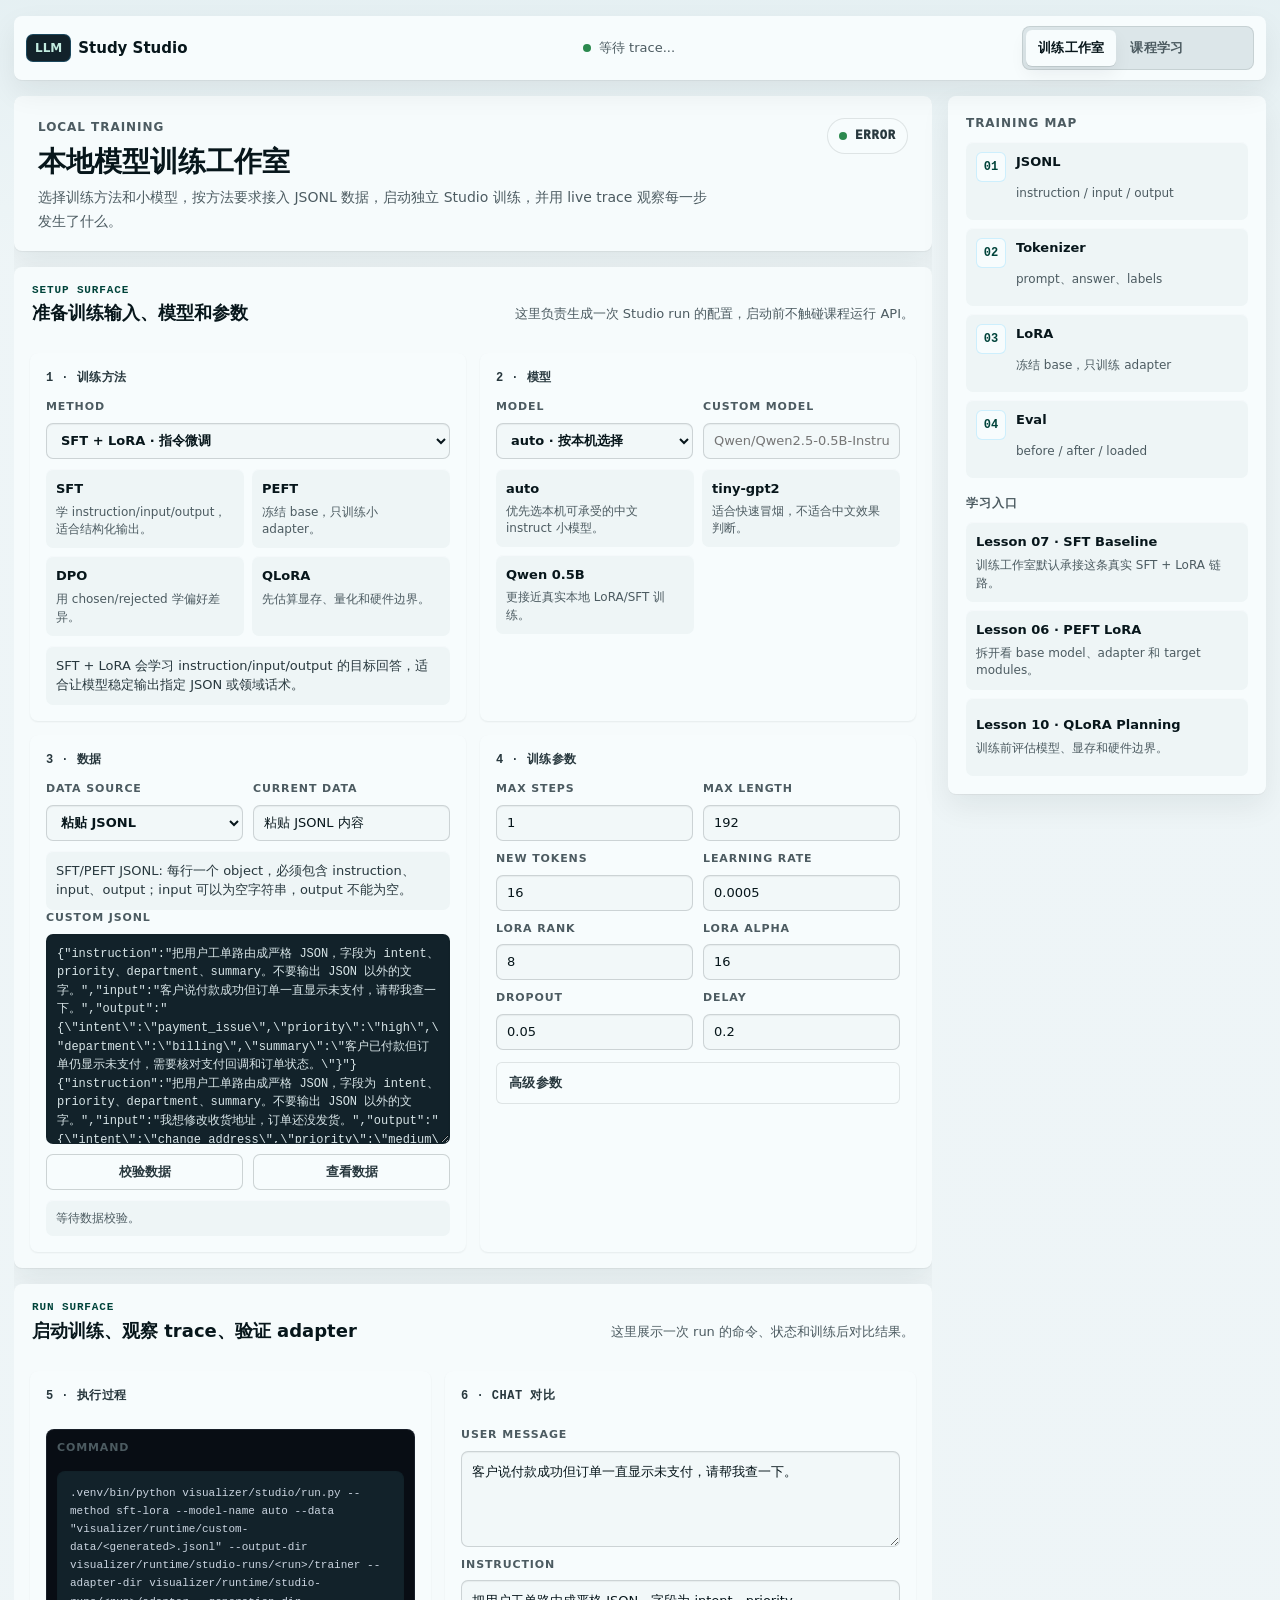
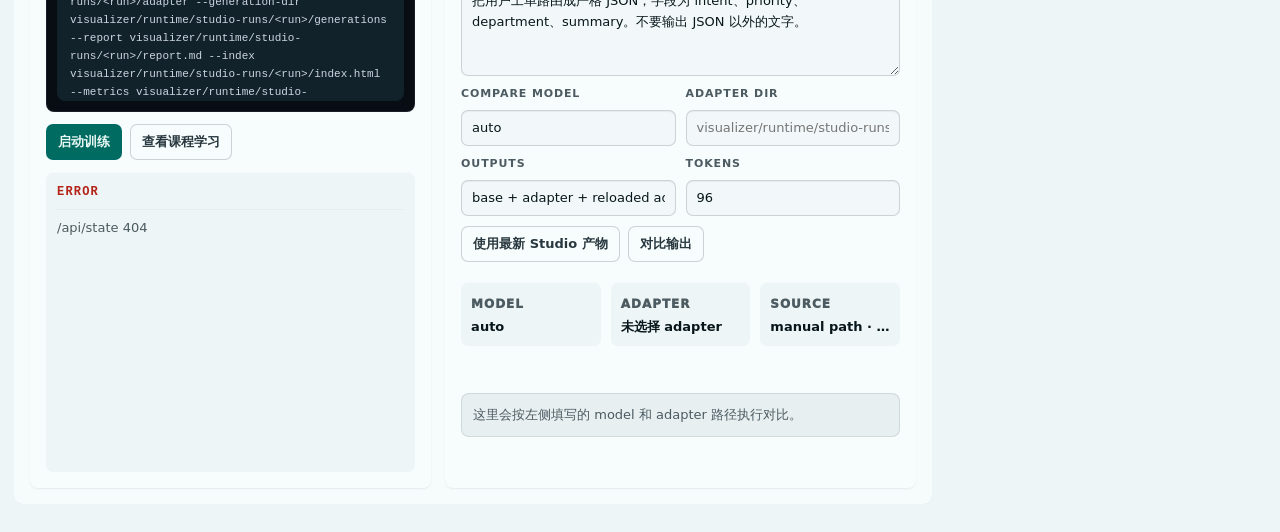
==== commit d6b89c8d: "Polish studio and course UI audit fixes" ====
--- a/visualizer/index.html
+++ b/visualizer/index.html
@@ -36,7 +36,7 @@
     .topbar {
       min-height:64px; display:grid; grid-template-columns:auto minmax(220px,1fr) minmax(260px,360px) auto; align-items:center; gap:14px;
       border:1px solid var(--line-strong); border-radius:12px; background:rgba(17,22,32,.86);
-      backdrop-filter:blur(18px); padding:12px 18px; position:sticky; top:12px; z-index:10;
+      backdrop-filter:none; padding:12px 18px; position:sticky; top:12px; z-index:10;
       box-shadow:0 20px 60px rgba(0,0,0,.24);
     }
     .brand { font-size:15px; font-weight:900; letter-spacing:0; white-space:nowrap; }
@@ -1649,9 +1649,55 @@
     }
     .training-grid {
       display:grid;
+      gap:14px;
+      margin-top:16px;
+    }
+    .training-surface {
+      display:grid;
+      gap:14px;
+      min-width:0;
+      border:1px solid rgba(56,189,248,.13);
+      border-radius:10px;
+      background:rgba(8,13,20,.48);
+      padding:14px;
+    }
+    .training-surface-head {
+      display:flex;
+      align-items:flex-end;
+      justify-content:space-between;
+      gap:16px;
+      padding-bottom:12px;
+      border-bottom:1px solid rgba(148,163,184,.1);
+    }
+    .training-surface-kicker {
+      color:#7dd3fc;
+      font-size:10px;
+      font-weight:950;
+      letter-spacing:.13em;
+      text-transform:uppercase;
+    }
+    .training-surface-title {
+      margin-top:4px;
+      color:#eef3ff;
+      font-size:17px;
+      line-height:1.2;
+      font-weight:950;
+    }
+    .training-surface-note {
+      max-width:520px;
+      color:#94a3b8;
+      font-size:12px;
+      line-height:1.5;
+      text-align:right;
+    }
+    .training-surface-body {
+      display:grid;
       grid-template-columns:repeat(2,minmax(0,1fr));
       gap:14px;
-      margin-top:16px;
+      min-width:0;
+    }
+    .run-surface .training-surface-body {
+      grid-template-columns:1fr;
     }
     .studio-card {
       min-width:0;
@@ -1950,11 +1996,107 @@
       font-size:12px;
       line-height:1.45;
     }
+    .course-workspace,
+    .course-canvas-grid {
+      display:grid;
+      grid-template-columns:minmax(220px,280px) minmax(0,1fr);
+      gap:0;
+    }
+    .course-workspace {
+      padding:0;
+    }
+    .course-canvas {
+      padding:0;
+    }
+    .course-canvas-head {
+      display:flex;
+      align-items:flex-end;
+      justify-content:space-between;
+      gap:18px;
+      padding:18px;
+      border-bottom:1px solid rgba(148,163,184,.12);
+      background:rgba(8,13,20,.36);
+    }
+    .course-canvas-title {
+      margin:0;
+      color:#eef3ff;
+      font-size:22px;
+      line-height:1.15;
+      font-weight:950;
+    }
+    .course-canvas-note {
+      max-width:520px;
+      color:#94a3b8;
+      font-size:12px;
+      line-height:1.5;
+      text-align:right;
+    }
+    .trace-rail,
+    .trace-rail-card,
+    .stage-workspace {
+      min-width:0;
+      padding:18px;
+    }
+    .trace-rail,
+    .trace-rail-card {
+      border-right:1px solid rgba(148,163,184,.12);
+      background:linear-gradient(180deg,rgba(56,189,248,.055),rgba(8,13,20,.22));
+    }
+    .stage-workspace {
+      background:rgba(17,22,32,.58);
+    }
+    .workspace-head {
+      margin-bottom:14px;
+      padding-bottom:12px;
+      border-bottom:1px solid rgba(148,163,184,.1);
+    }
+    .workspace-kicker {
+      color:#7dd3fc;
+      font-size:10px;
+      font-weight:950;
+      letter-spacing:.13em;
+      text-transform:uppercase;
+    }
+    .workspace-title {
+      margin-top:4px;
+      color:#eef3ff;
+      font-size:17px;
+      line-height:1.2;
+      font-weight:950;
+    }
+    .trace-rail .flow-wrap,
+    .trace-rail-card .flow-wrap {
+      max-height:680px;
+      overflow:auto;
+      padding:0 4px 0 0;
+    }
+    .trace-rail .flow,
+    .trace-rail-card .flow {
+      min-width:0;
+      flex-direction:column;
+    }
+    .trace-rail .node,
+    .trace-rail .node:hover,
+    .trace-rail-card .node,
+    .trace-rail-card .node:hover {
+      width:100%;
+      min-height:104px;
+    }
+    .trace-rail .node::after,
+    .trace-rail-card .node::after {
+      top:auto;
+      right:auto;
+      left:22px;
+      bottom:-10px;
+      width:1px;
+      height:10px;
+      background:linear-gradient(180deg,var(--cyan),transparent);
+    }
     @media (max-width:1500px) and (min-width:1151px) {
       .layout { grid-template-columns:minmax(250px,288px) minmax(0,1fr); }
       .layout > aside.panel:last-child { grid-column:2; }
       .studio-bar { grid-template-columns:88px 108px auto minmax(420px,1fr); }
-      .training-grid { grid-template-columns:1fr; }
+      .training-surface-body { grid-template-columns:1fr; }
       .params-grid,
       .advanced-grid { grid-template-columns:repeat(4,minmax(0,1fr)); }
     }
@@ -1964,9 +2106,13 @@
       .status { justify-content:flex-start; white-space:normal; }
       .layout { grid-template-columns:1fr; }
       .training-workbench,
-      .training-grid {
+      .training-surface-body,
+      .course-workspace,
+      .course-canvas-grid {
         grid-template-columns:1fr;
       }
+      .trace-rail,
+      .trace-rail-card { border-right:0; border-bottom:1px solid rgba(148,163,184,.12); }
       .studio-bar {
         grid-template-columns:1fr 1fr;
         position:static;
@@ -1996,6 +2142,8 @@
       }
       .app-tabs,
       .workbench-head,
+      .training-surface-head,
+      .course-canvas-head,
       .studio-row,
       .dataset-footer,
       .model-choice-grid,
@@ -2009,6 +2157,10 @@
       .studio-row,
       .studio-actions,
       .studio-actions.compact { grid-template-columns:1fr; }
+      .training-surface-head,
+      .course-canvas-head { display:grid; }
+      .training-surface-note { text-align:left; }
+      .course-canvas-note { text-align:left; }
       .workbench-title { font-size:28px; }
       .button { width:100%; }
       .node,
@@ -2026,7 +2178,7 @@
       }
     }
   </style>
-  <link rel="stylesheet" href="studio-ui.css?v=20260504-ui3" />
+  <link rel="stylesheet" href="studio-ui.css?v=20260504-ui12" />
 </head>
 <body data-view="studio">
   <a class="skip-link" href="#mainContent">跳到主内容</a>
@@ -2068,6 +2220,15 @@
             </div>
 
             <div class="training-grid">
+              <section class="training-surface setup-surface" aria-label="训练设置区">
+                <div class="training-surface-head">
+                  <div>
+                    <div class="training-surface-kicker">Setup Surface</div>
+                    <div class="training-surface-title">准备训练输入、模型和参数</div>
+                  </div>
+                  <p class="training-surface-note">这里负责生成一次 Studio run 的配置，启动前不触碰课程运行 API。</p>
+                </div>
+                <div class="training-surface-body">
               <section class="studio-card">
                 <div class="studio-card-title">1 · 训练方法</div>
                 <label class="studio-field">
@@ -2133,11 +2294,11 @@
                   <input class="studio-input" id="studioDatasetFile" type="file" accept=".jsonl,.json,.txt,application/json,text/plain" />
                 </label>
                 <div class="method-hint" id="studioSchemaHint"></div>
-                <label class="studio-field">
+                <label class="studio-field" id="studioDatasetTextField">
                   <span class="studio-label">Custom JSONL</span>
                   <textarea class="studio-textarea dataset-editor" id="studioDatasetText" spellcheck="false"></textarea>
                 </label>
-                <div class="dataset-footer">
+                <div class="dataset-footer" id="studioDatasetFooter">
                   <button class="button" id="validateDatasetButton" type="button">校验数据</button>
                   <button class="button" id="previewDatasetButton" type="button">查看数据</button>
                   <div class="dataset-summary" id="studioDatasetSummary">等待数据校验。</div>
@@ -2271,6 +2432,18 @@
                 </details>
               </section>
 
+                </div>
+              </section>
+
+              <section class="training-surface run-surface" aria-label="训练运行区">
+                <div class="training-surface-head">
+                  <div>
+                    <div class="training-surface-kicker">Run Surface</div>
+                    <div class="training-surface-title">启动训练、观察 trace、验证 adapter</div>
+                  </div>
+                  <p class="training-surface-note">这里展示一次 run 的命令、状态和训练后对比结果。</p>
+                </div>
+                <div class="training-surface-body">
               <section class="studio-card run-console">
                 <div class="studio-card-title">5 · 执行过程</div>
                 <div class="command-preview">
@@ -2284,7 +2457,7 @@
                 <div class="job-card" id="studioJobCard"></div>
               </section>
 
-              <section class="studio-card studio-chat-card">
+              <section class="studio-card studio-chat-card" id="studioChatCard">
                 <div class="compare-controls">
                   <div class="studio-card-title">6 · Chat 对比</div>
                   <label class="studio-field">
@@ -2325,6 +2498,8 @@
                   <div class="chat-meta">这里会按左侧填写的 model 和 adapter 路径执行对比。</div>
                 </div>
               </section>
+                </div>
+              </section>
             </div>
           </section>
 
@@ -2407,15 +2582,30 @@
         <div class="course-meter-list" id="courseProgressList"></div>
       </aside>
 
-      <section class="panel">
-        <div class="panel-title">Execution Flow</div>
-        <div class="flow-wrap"><div class="flow" id="flow"></div></div>
-        <div class="section-spacer"></div>
-        <div class="panel-title">Training Scene</div>
-        <div id="visualStage"></div>
-        <div class="section-spacer"></div>
-        <div class="panel-title">Selected Event</div>
-        <div id="detail"></div>
+      <section class="panel course-canvas">
+        <div class="course-canvas-head">
+          <div>
+            <div class="panel-title">课程学习台</div>
+            <h2 class="course-canvas-title">Trace 驱动学习台</h2>
+          </div>
+          <p class="course-canvas-note">左侧选择事件，右侧同步显示训练场景、字段详情和模型状态。</p>
+        </div>
+        <div class="course-canvas-grid">
+          <section class="trace-rail-card" aria-labelledby="traceFlowTitle">
+            <div class="panel-title" id="traceFlowTitle">执行步骤</div>
+            <div class="flow-wrap"><div class="flow" id="flow"></div></div>
+          </section>
+          <section class="stage-workspace" aria-label="训练过程与事件详情">
+            <div class="stage-block">
+              <div class="panel-title">训练场景</div>
+              <div id="visualStage"></div>
+            </div>
+            <div class="event-inspector">
+              <div class="panel-title">事件详情</div>
+              <div id="detail"></div>
+            </div>
+          </section>
+        </div>
       </section>
 
       <aside class="panel">
@@ -2451,6 +2641,22 @@
         </div>
       </section>
     </main>
+  </div>
+
+  <div class="dataset-drawer" id="datasetDrawer" role="dialog" aria-modal="true" aria-labelledby="datasetDrawerTitle" hidden>
+    <button class="dataset-drawer-backdrop" type="button" data-dataset-close aria-label="关闭数据预览"></button>
+    <section class="dataset-drawer-panel" aria-label="数据预览">
+      <header class="dataset-drawer-head">
+        <div>
+          <div class="dataset-drawer-kicker">Dataset Preview</div>
+          <h2 id="datasetDrawerTitle">训练数据</h2>
+          <p id="datasetDrawerSource">等待读取数据。</p>
+        </div>
+        <button class="button" id="datasetDrawerClose" type="button" data-dataset-close>关闭</button>
+      </header>
+      <div class="dataset-drawer-meta" id="datasetDrawerMeta"></div>
+      <pre class="dataset-drawer-preview" id="datasetDrawerPreview">(empty)</pre>
+    </section>
   </div>
 
   <script>
@@ -2533,6 +2739,7 @@
     let studioState = null;
     let pendingRun = null;
     let studioChatSourceApplied = false;
+    let courseStatesLastRefreshed = 0;
     let activeView = params.get("view") || ((requestedTracePath || requestedEventId) ? "learn" : "studio");
     const defaultStudioDataset = [
       {
@@ -2574,6 +2781,12 @@
         criteria: "chosen 保留审核边界。"
       }
     ].map((row) => JSON.stringify(row)).join("\n");
+    const pasteDatasetTextBySchema = {
+      sft: defaultStudioDataset,
+      dpo: defaultDpoDataset,
+    };
+    let datasetTextSchema = "sft";
+    let datasetDrawerReturnTarget = null;
     const methodProfiles = {
       "sft-lora": {
         lesson: "studio-sft-lora",
@@ -2626,17 +2839,27 @@
     $("studioDatasetText").value = defaultStudioDataset;
     $("studioChatModel").value = "auto";
     $("studioMethod").addEventListener("change", () => {
+      rememberPastedDataset();
       updateStudioMethodUi();
       renderStudioCommandPreview();
       renderStudioCompareMeta();
     });
     $("studioDatasetMode").addEventListener("change", () => {
+      rememberPastedDataset();
       updateDatasetPathForMode();
       renderStudioCommandPreview();
     });
     $("studioDatasetFile").addEventListener("change", () => void readStudioDatasetFile());
-    $("studioDatasetPath").addEventListener("click", () => void openStudioDatasetWindow());
-    $("previewDatasetButton").addEventListener("click", () => void openStudioDatasetWindow());
+    $("studioDatasetPath").addEventListener("click", (event) => void openStudioDatasetWindow(event.currentTarget));
+    $("previewDatasetButton").addEventListener("click", (event) => void openStudioDatasetWindow(event.currentTarget));
+    document.querySelectorAll("[data-dataset-close]").forEach((button) => {
+      button.addEventListener("click", () => closeDatasetDrawer());
+    });
+    document.addEventListener("keydown", (event) => {
+      if ($("datasetDrawer").hidden) return;
+      if (event.key === "Escape") closeDatasetDrawer();
+      if (event.key === "Tab") trapDatasetDrawerFocus(event);
+    });
     [
       "studioMethod",
       "studioModelPreset",
@@ -2671,6 +2894,7 @@
       $(id).addEventListener("input", () => renderStudioCommandPreview());
       $(id).addEventListener("change", () => renderStudioCommandPreview());
     });
+    $("studioDatasetText").addEventListener("input", () => rememberPastedDataset());
     ["studioModelPreset", "studioCustomModel"].forEach((id) => {
       $(id).addEventListener("input", () => {
         syncStudioChatModel();
@@ -2763,8 +2987,12 @@
       document.querySelectorAll(".app-tab").forEach((tab) => {
         tab.classList.toggle("active", tab.dataset.viewTarget === activeView);
       });
+      window.scrollTo({ top: 0, left: 0, behavior: "auto" });
       if (activeView === "learn" && lastTrace) {
-        render(lastTrace, { forceScroll: true });
+        requestAnimationFrame(() => render(lastTrace, { forceScroll: false }));
+      }
+      if (activeView === "learn") {
+        void refreshLearningView({ forceScroll: !lastTrace, refreshStates: courseStates.length === 0 });
       }
       const url = new URL(window.location.href);
       url.searchParams.set("view", activeView);
@@ -2779,6 +3007,16 @@
 
     function currentMethodProfile() {
       return methodProfiles[$("studioMethod").value] || methodProfiles["sft-lora"];
+    }
+
+    function defaultDatasetForSchema(schema) {
+      return schema === "dpo" ? defaultDpoDataset : defaultStudioDataset;
+    }
+
+    function rememberPastedDataset() {
+      if ($("studioDatasetMode").value !== "paste") return;
+      if (datasetTextSchema === "none") return;
+      pasteDatasetTextBySchema[datasetTextSchema] = $("studioDatasetText").value;
     }
 
     function updateStudioMethodUi() {
@@ -2790,15 +3028,20 @@
       $("studioDatasetFile").disabled = noData || $("studioDatasetMode").value !== "upload";
       $("studioDatasetText").disabled = noData || $("studioDatasetMode").value === "studioExample";
       $("validateDatasetButton").disabled = noData;
+      $("validateDatasetButton").hidden = noData;
+      $("previewDatasetButton").textContent = noData ? "查看说明" : "查看数据";
+      $("studioDatasetTextField").hidden = noData;
+      $("studioDatasetFooter").classList.toggle("plan-mode", noData);
       if (noData) {
         $("studioDatasetSummary").className = "dataset-summary ok";
-        $("studioDatasetSummary").textContent = "QLoRA 规划不需要训练 JSONL。";
+        $("studioDatasetSummary").textContent = "QLoRA 规划不需要训练 JSONL，只做本机训练预算估算。";
       } else {
         $("studioDatasetSummary").className = "dataset-summary";
         $("studioDatasetSummary").textContent = "等待数据校验。";
       }
       updateAdvancedParamAvailability(profile);
       updateDatasetPathForMode();
+      updateStudioChatAvailability(profile);
       updateTrainingMap(profile);
     }
 
@@ -2846,16 +3089,29 @@
     function updateDatasetPathForMode() {
       const mode = $("studioDatasetMode").value;
       const profile = currentMethodProfile();
+      const noData = profile.schema === "none";
       syncDatasetDisplayPath();
-      $("studioDatasetFile").disabled = profile.schema === "none" || mode !== "upload";
-      $("studioDatasetText").disabled = profile.schema === "none" || mode === "studioExample";
-      $("studioUploadField").style.display = mode === "upload" ? "grid" : "none";
-      $("studioDatasetText").style.opacity = mode === "studioExample" ? ".72" : "1";
+      $("studioDatasetFile").disabled = noData || mode !== "upload";
+      $("studioDatasetText").disabled = noData || mode === "studioExample";
+      $("studioUploadField").hidden = noData || mode !== "upload";
+      $("studioDatasetTextField").hidden = noData;
+      $("studioDatasetText").classList.toggle("dataset-editor-disabled", noData || mode === "studioExample");
+      if (noData) {
+        datasetTextSchema = "none";
+        $("studioDatasetText").value = "";
+        return;
+      }
       if (mode === "paste") {
-        $("studioDatasetText").value = profile.schema === "dpo" ? defaultDpoDataset : defaultStudioDataset;
+        if (datasetTextSchema !== profile.schema || !$("studioDatasetText").value.trim()) {
+          $("studioDatasetText").value = pasteDatasetTextBySchema[profile.schema] || defaultDatasetForSchema(profile.schema);
+        }
+        datasetTextSchema = profile.schema;
       }
       if (mode === "studioExample") {
+        datasetTextSchema = profile.schema;
         void loadStudioExampleDataset(profile.defaultData);
+      } else if (mode === "upload") {
+        datasetTextSchema = profile.schema;
       }
     }
 
@@ -2949,63 +3205,69 @@
       };
     }
 
-    function datasetViewerHtml(title, source, text, meta) {
-      return `<!DOCTYPE html>
-<html lang="zh-CN">
-<head>
-  <meta charset="UTF-8" />
-  <meta name="viewport" content="width=device-width, initial-scale=1.0" />
-  <title>${escapeHtml(title)}</title>
-  <style>
-    :root { color-scheme:dark; --bg:#070b12; --panel:#0d131d; --line:rgba(148,163,184,.18); --ink:#e5edf9; --muted:#93a4ba; --accent:#38bdf8; }
-    * { box-sizing:border-box; }
-    body { margin:0; background:var(--bg); color:var(--ink); font-family:-apple-system,BlinkMacSystemFont,"PingFang SC",sans-serif; }
-    header { position:sticky; top:0; z-index:2; padding:16px 18px; border-bottom:1px solid var(--line); background:rgba(7,11,18,.94); backdrop-filter:blur(12px); }
-    h1 { margin:0 0 8px; font-size:18px; line-height:1.25; overflow-wrap:anywhere; }
-    .meta { color:var(--muted); font-size:12px; line-height:1.55; overflow-wrap:anywhere; }
-    .meta strong { color:#dbeafe; }
-    main { padding:18px; }
-    pre { margin:0; min-height:calc(100vh - 118px); padding:16px; border:1px solid var(--line); border-radius:8px; background:var(--panel); color:#dbeafe; font:12px/1.65 "Fira Code","SF Mono",Menlo,Consolas,monospace; white-space:pre-wrap; overflow:auto; }
-  </style>
-</head>
-<body>
-  <header>
-    <h1>${escapeHtml(title)}</h1>
-    <div class="meta"><strong>${escapeHtml(source)}</strong> · ${escapeHtml(meta.rows)} rows · fields ${escapeHtml(meta.fields.join(", ") || "-")}${meta.parseError ? ` · parse warning ${escapeHtml(meta.parseError)}` : ""}</div>
-  </header>
-  <main><pre>${escapeHtml(text || "(empty)")}</pre></main>
-</body>
-</html>`;
-    }
-
-    async function openStudioDatasetWindow() {
+    function focusableDatasetDrawerNodes() {
+      return [...$("datasetDrawer").querySelectorAll("button, [href], input, select, textarea, [tabindex]:not([tabindex='-1'])")]
+        .filter((node) => !node.disabled && node.offsetParent !== null);
+    }
+
+    function trapDatasetDrawerFocus(event) {
+      const focusable = focusableDatasetDrawerNodes();
+      if (!focusable.length) return;
+      const first = focusable[0];
+      const last = focusable[focusable.length - 1];
+      if (event.shiftKey && document.activeElement === first) {
+        event.preventDefault();
+        last.focus();
+      } else if (!event.shiftKey && document.activeElement === last) {
+        event.preventDefault();
+        first.focus();
+      }
+    }
+
+    function openDatasetDrawer(title, source, text, meta, returnTarget = document.activeElement) {
+      $("datasetDrawerTitle").textContent = title || "训练数据";
+      $("datasetDrawerSource").textContent = source || "当前输入";
+      $("datasetDrawerMeta").innerHTML = [
+        ["rows", meta.rows],
+        ["fields", meta.fields.join(", ") || "-"],
+        ["status", meta.parseError ? `parse warning: ${meta.parseError}` : "valid JSONL"],
+      ].map(([key, value]) => `
+        <div class="dataset-drawer-chip ${key === "status" && meta.parseError ? "error" : ""}">
+          <span>${escapeHtml(key)}</span>
+          <strong>${escapeHtml(String(value))}</strong>
+        </div>
+      `).join("");
+      $("datasetDrawerPreview").textContent = text || "(empty)";
+      datasetDrawerReturnTarget = returnTarget && typeof returnTarget.focus === "function" ? returnTarget : document.activeElement;
+      $("datasetDrawer").hidden = false;
+      document.body.classList.add("dataset-drawer-open");
+      $("datasetDrawerClose").focus();
+    }
+
+    function closeDatasetDrawer() {
+      $("datasetDrawer").hidden = true;
+      document.body.classList.remove("dataset-drawer-open");
+      const target = datasetDrawerReturnTarget && datasetDrawerReturnTarget.isConnected
+        ? datasetDrawerReturnTarget
+        : $("previewDatasetButton");
+      datasetDrawerReturnTarget = null;
+      if (target && typeof target.focus === "function" && !target.disabled) target.focus();
+    }
+
+    async function openStudioDatasetWindow(returnTarget = document.activeElement) {
       const descriptor = currentDatasetDescriptor();
       const profile = currentMethodProfile();
-      const viewer = window.open("about:blank", "_blank");
-      if (!viewer) {
-        $("studioDatasetSummary").className = "dataset-summary error";
-        $("studioDatasetSummary").textContent = "浏览器阻止了数据查看窗口。";
-        return;
-      }
-      viewer.opener = null;
-      viewer.document.write("<!DOCTYPE html><title>Loading dataset...</title><body style='background:#070b12;color:#e5edf9;font-family:sans-serif;padding:18px'>Loading dataset...</body>");
       if (profile.schema === "none") {
         const text = "QLoRA 规划只使用模型和训练参数做预算估算，不读取训练 JSONL。";
-        viewer.document.open();
-        viewer.document.write(datasetViewerHtml(descriptor.value, descriptor.source, text, { rows: 0, fields: [], parseError: "" }));
-        viewer.document.close();
+        openDatasetDrawer(descriptor.value, descriptor.source, text, { rows: 0, fields: [], parseError: "" }, returnTarget);
         return;
       }
       try {
         const text = await currentDatasetPreviewText();
         const meta = datasetTextMeta(text);
-        viewer.document.open();
-        viewer.document.write(datasetViewerHtml(descriptor.value, descriptor.source, text, meta));
-        viewer.document.close();
+        openDatasetDrawer(descriptor.value, descriptor.source, text, meta, returnTarget);
       } catch (error) {
-        viewer.document.open();
-        viewer.document.write(datasetViewerHtml(descriptor.value, "error", error.message, { rows: 0, fields: [], parseError: error.message }));
-        viewer.document.close();
+        openDatasetDrawer(descriptor.value, "error", error.message, { rows: 0, fields: [], parseError: error.message }, returnTarget);
       }
     }
 
@@ -3023,6 +3285,21 @@
       const current = $("studioChatModel").value.trim();
       if (!current || current === "auto") {
         $("studioChatModel").value = studioModelName() || "auto";
+      }
+    }
+
+    function updateStudioChatAvailability(profile = currentMethodProfile()) {
+      const noAdapterProfile = profile.schema === "none";
+      $("studioChatCard").classList.toggle("plan-mode", noAdapterProfile);
+      $("useStudioLatestAdapterButton").disabled = noAdapterProfile;
+      $("studioChatRunButton").disabled = noAdapterProfile;
+      $("studioChatAdapterDir").disabled = noAdapterProfile;
+      $("studioChatAdapterDir").placeholder = noAdapterProfile
+        ? "QLoRA 规划不会生成 adapter"
+        : "visualizer/runtime/studio-runs/<run-id>/adapter";
+      if (noAdapterProfile) {
+        $("studioChatAdapterDir").value = "";
+        $("studioChatResult").innerHTML = `<div class="chat-meta">QLoRA 规划不会生成 adapter；这里保留为训练完成后的对比入口。</div>`;
       }
     }
 
@@ -3031,12 +3308,28 @@
       $("studioChatModel").value = data.model_name || studioModelName() || "auto";
       if (data.adapter_expected && data.adapter_dir) {
         $("studioChatAdapterDir").value = data.adapter_dir;
-      }
-      studioChatSourceApplied = Boolean(data.adapter_dir);
+      } else if (data.adapter_expected === false || currentMethodProfile().schema === "none") {
+        $("studioChatAdapterDir").value = "";
+      }
+      studioChatSourceApplied = Boolean(data.adapter_expected && data.adapter_dir);
+      updateStudioChatAvailability(currentMethodProfile());
       renderStudioCompareMeta(data);
     }
 
     function renderStudioCompareMeta(profile = latestStudioProfile()) {
+      if (currentMethodProfile().schema === "none") {
+        $("studioCompareMeta").innerHTML = [
+          ["model", studioModelName() || "auto"],
+          ["adapter", "无需 adapter"],
+          ["source", "QLoRA plan · no chat comparison"],
+        ].map(([label, value]) => `
+          <div class="compare-meta-item">
+            <span>${escapeHtml(label)}</span>
+            <strong title="${escapeAttr(value)}">${escapeHtml(value)}</strong>
+          </div>
+        `).join("");
+        return;
+      }
       const model = $("studioChatModel").value.trim() || studioModelName() || profile.model_name || "auto";
       const adapter = $("studioChatAdapterDir").value.trim() || profile.adapter_dir || "";
       const profileMatches = profile && profile.adapter_dir && profile.adapter_dir === adapter;
@@ -3325,6 +3618,23 @@
         selectedTracePath = liveTracePath;
       }
       renderCourseControls();
+      courseStatesLastRefreshed = Date.now();
+    }
+
+    async function maybeRefreshCourseStates(force = false) {
+      const staleAfterMs = Math.max(15000, pollIntervalMs * 3);
+      if (force || !courseStates.length || Date.now() - courseStatesLastRefreshed > staleAfterMs) {
+        await refreshCourseStates();
+      }
+    }
+
+    async function refreshLearningView(options = {}) {
+      try {
+        await maybeRefreshCourseStates(Boolean(options.refreshStates));
+        render(await loadTrace(), { forceScroll: Boolean(options.forceScroll) });
+      } catch (error) {
+        $("statusText").textContent = `读取课程 trace 失败: ${error.message}`;
+      }
     }
 
     async function fetchTraceSummary(path, fallbackTitle) {
@@ -3602,10 +3912,10 @@
     function renderStudioError(message) {
       $("studioRunState").textContent = "error";
       const html = `
-        <div class="job-line"><span class="job-state" style="color:#fecaca;">error</span></div>
+        <div class="job-line"><span class="job-state" style="color:#b42318;">error</span></div>
         <div class="job-meta">${escapeHtml(message)}</div>
       `;
-      setJobCardHtml(html);
+      setStudioJobCardHtml(html);
     }
 
     function setJobCardHtml(html) {
@@ -3614,6 +3924,12 @@
         if (node) node.innerHTML = html;
       });
       scrollJobLogsToBottom("jobCard", "studioJobCard");
+    }
+
+    function setStudioJobCardHtml(html) {
+      const node = $("studioJobCard");
+      if (node) node.innerHTML = html;
+      scrollJobLogsToBottom("studioJobCard");
     }
 
     function setCourseJobCardHtml(html) {
@@ -3658,7 +3974,9 @@
       $("resumeJobButton").disabled = !courseRunning || control.mode === "running";
       $("stopJobButton").disabled = !courseRunning;
       $("startStudioTrainingButton").disabled = Boolean(running);
-      $("studioRunState").textContent = job ? `${job.lesson_id || "-"} · ${job.status || "-"}` : "idle";
+      $("studioRunState").textContent = isStudioJob
+        ? `${job.lesson_id || "-"} · ${job.status || "-"}`
+        : job ? "idle · course process active" : "idle";
       if (!job) {
         setJobCardHtml(`
           <div class="job-line"><span class="job-state">idle</span><span class="job-meta">${escapeHtml(control.mode || "running")}</span></div>
@@ -3675,7 +3993,11 @@
         `);
         return;
       }
-      setJobCardHtml(jobCardHtml(job, control));
+      setCourseJobCardHtml(jobCardHtml(job, control));
+      setStudioJobCardHtml(`
+        <div class="job-line"><span class="job-state">idle</span><span class="job-meta">${escapeHtml(control.mode || "running")}</span></div>
+        <div class="job-meta">Course process is active. Studio run surface is idle.</div>
+      `);
     }
 
     async function runChatCompare() {
@@ -3702,6 +4024,10 @@
     }
 
     async function runStudioChatCompare() {
+      if (currentMethodProfile().schema === "none") {
+        $("studioChatResult").innerHTML = `<div class="chat-meta">QLoRA 规划不会生成 adapter，不能执行训练前后对比。</div>`;
+        return;
+      }
       const input = $("studioChatInput").value.trim();
       if (!input) {
         $("studioChatResult").innerHTML = `<div class="chat-meta">Input is required.</div>`;
@@ -3728,7 +4054,7 @@
       } catch (error) {
         $("studioChatResult").innerHTML = `<div class="chat-answer error"><div class="chat-answer-title">error</div><div class="chat-meta">${escapeHtml(error.message)}</div></div>`;
       } finally {
-        $("studioChatRunButton").disabled = false;
+        $("studioChatRunButton").disabled = currentMethodProfile().schema === "none";
       }
     }
 
@@ -3964,10 +4290,7 @@
         });
       });
       if (options.forceScroll || followCurrent || previousActiveId !== activeEventId || !renderedOnce) {
-        requestAnimationFrame(() => {
-          scrollActiveNodeIntoView();
-          setTimeout(scrollActiveNodeIntoView, 80);
-        });
+        requestAnimationFrame(scrollActiveNodeIntoView);
       }
       renderedOnce = true;
 
@@ -3980,6 +4303,11 @@
       const scroller = document.querySelector(".flow-wrap");
       const active = document.querySelector(".node.active");
       if (!scroller || !active) return;
+      if (document.querySelector(".trace-rail-card") && document.querySelector(".trace-rail-card").contains(scroller)) {
+        const target = active.offsetTop - (scroller.clientHeight / 2) + (active.clientHeight / 2);
+        scroller.scrollTop = Math.max(0, target);
+        return;
+      }
       const nodes = Array.from(document.querySelectorAll(".node"));
       const activeIndex = nodes.indexOf(active);
       const anchor = nodes[Math.max(0, activeIndex - 3)] || active;
@@ -4003,8 +4331,12 @@
         <div class="stage stage-3d">
           <div class="stage-head">
             <div>
-              <div class="stage-eyebrow effect">3D training scene</div>
-              <div class="stage-title">${escapeHtml(trace.lesson_id || "-")} · STEP ${escapeHtml(event.id)} · ${escapeHtml(event.name)}</div>
+              <div class="stage-eyebrow effect">训练场景</div>
+              <div class="stage-title">
+                <span>${escapeHtml(trace.lesson_id || "-")}</span>
+                <span>STEP ${escapeHtml(event.id)}</span>
+                <strong>${escapeHtml(event.name)}</strong>
+              </div>
             </div>
             <div class="stage-chips">
               <span class="stage-chip hot">${escapeHtml(event.kind || "event")}</span>
@@ -4037,7 +4369,7 @@
       const nodes = sceneNodes(event, trace, events);
       const footer = sceneFooter(event, events);
       return `
-        <div class="scene3d" aria-label="3D style training process">
+        <div class="scene3d" aria-label="Training process visualization">
           <div class="scene-grid">
             ${nodes.map((node, index) => renderSceneNode(node, index)).join("")}
           </div>
@@ -5694,12 +6026,7 @@
     async function tick() {
       await refreshStudioState();
       if (live && activeView === "learn") {
-        try {
-          await refreshCourseStates();
-          render(await loadTrace());
-        } catch (error) {
-          $("statusText").textContent = `读取 trace 失败: ${error.message}`;
-        }
+        await refreshLearningView();
       }
       setTimeout(tick, pollIntervalMs);
     }
--- a/visualizer/studio-ui.css
+++ b/visualizer/studio-ui.css
@@ -318,8 +318,8 @@
 
 .training-workbench {
   display: grid;
-  grid-template-columns: minmax(0, 1fr) 330px;
-  gap: 16px;
+  grid-template-columns: minmax(0, 1fr) 320px;
+  gap: 14px;
   margin-top: 16px;
   align-items: start;
 }
@@ -336,12 +336,12 @@
   grid-template-columns: minmax(0, 1fr) auto;
   gap: 18px;
   align-items: start;
-  margin-bottom: 14px;
-  border: 1px solid var(--line);
-  border-radius: var(--radius-lg);
+  margin-bottom: 0;
+  border: 1px solid var(--line-strong);
+  border-radius: var(--radius-lg) var(--radius-lg) 0 0;
   background: var(--surface);
-  padding: 18px;
-  box-shadow: var(--shadow-sm);
+  padding: 16px 18px;
+  box-shadow: none;
 }
 
 .workbench-title {
@@ -375,36 +375,51 @@
 
 .training-grid {
   display: grid;
-  grid-template-columns: repeat(12, minmax(0, 1fr));
-  gap: 12px;
+  grid-template-columns: minmax(280px, .8fr) minmax(0, 1.2fr);
+  gap: 0;
+  border: 1px solid var(--line-strong);
+  border-top: 0;
+  border-radius: 0 0 var(--radius-lg) var(--radius-lg);
+  background: var(--surface);
+  overflow: hidden;
 }
 
 .studio-card {
   min-width: 0;
   overflow: hidden;
-  border: 1px solid var(--line);
-  border-radius: var(--radius-lg);
+  border: 0;
+  border-top: 1px solid var(--line);
+  border-radius: 0;
   background: var(--surface);
-  padding: 14px;
-  box-shadow: var(--shadow-sm);
+  padding: 16px;
+  box-shadow: none;
 }
 
 .training-grid > .studio-card:nth-child(1),
+.training-grid > .studio-card:nth-child(2) {
+  grid-column: auto;
+  border-top: 0;
+}
+
 .training-grid > .studio-card:nth-child(2),
-.training-grid > .studio-card:nth-child(3) {
-  grid-column: span 4;
+.training-grid > .studio-card:nth-child(5) {
+  box-shadow: inset 1px 0 0 var(--line);
+}
+
+.training-grid > .studio-card:nth-child(3),
+.training-grid > .studio-card:nth-child(4),
+.training-grid > .studio-card:nth-child(6) {
+  grid-column: 1 / -1;
 }
 
 .training-grid > .studio-card:nth-child(4) {
-  grid-column: span 7;
+  background: color-mix(in oklch, var(--surface-2) 58%, var(--surface));
 }
 
 .training-grid > .studio-card:nth-child(5) {
-  grid-column: span 5;
-}
-
-.training-grid > .studio-card:nth-child(6) {
-  grid-column: span 12;
+  grid-column: 2;
+  grid-row: 4;
+  background: color-mix(in oklch, var(--code) 4%, var(--surface));
 }
 
 .studio-card-title {
@@ -412,17 +427,27 @@
   align-items: center;
   gap: 8px;
   margin-bottom: 12px;
-  color: var(--ink);
-  font-size: 14px;
-  font-weight: 820;
+  color: var(--ink-soft);
+  font-family: var(--mono);
+  font-size: 12px;
+  font-weight: 760;
+  letter-spacing: .04em;
+  text-transform: uppercase;
 }
 
 .studio-card-title::before {
-  content: "";
-  width: 7px;
-  height: 7px;
-  border-radius: 999px;
-  background: var(--accent);
+  content: "cfg";
+  display: inline-grid;
+  place-items: center;
+  width: 32px;
+  height: 20px;
+  border: 1px solid var(--line);
+  border-radius: var(--radius-sm);
+  background: var(--surface-2);
+  color: var(--accent-strong);
+  font-size: 10px;
+  letter-spacing: 0;
+  text-transform: none;
 }
 
 .studio-stack,
@@ -454,7 +479,7 @@
 
 .params-grid,
 .advanced-grid {
-  grid-template-columns: repeat(4, minmax(0, 1fr));
+  grid-template-columns: repeat(4, minmax(130px, 1fr));
 }
 
 .method-grid,
@@ -474,8 +499,8 @@
   max-width: 100%;
   min-width: 0;
   border: 1px solid var(--line-strong);
-  border-radius: var(--radius-sm);
-  background: var(--surface);
+  border-radius: 5px;
+  background: color-mix(in oklch, var(--surface) 72%, var(--surface-2));
   color: var(--ink);
   padding: 0 10px;
   font-size: 13px;
@@ -525,8 +550,8 @@
 .method-hint {
   min-width: 0;
   border: 1px solid var(--line);
-  border-radius: var(--radius);
-  background: var(--surface-2);
+  border-radius: 6px;
+  background: color-mix(in oklch, var(--surface-2) 68%, var(--surface));
   padding: 10px;
 }
 
@@ -562,6 +587,7 @@
   display: flex;
   align-items: center;
   min-height: 36px;
+  grid-column: 1 / -1;
   color: var(--muted);
   font-size: 12px;
   line-height: 1.4;
@@ -601,8 +627,8 @@
 .advanced-panel {
   margin-top: 12px;
   border: 1px solid var(--line);
-  border-radius: var(--radius);
-  background: var(--surface-2);
+  border-radius: 6px;
+  background: var(--surface);
 }
 
 .advanced-panel summary {
@@ -622,6 +648,36 @@
 .command-preview {
   display: grid;
   gap: 7px;
+}
+
+.run-console {
+  display: grid;
+  align-content: start;
+  gap: 12px;
+}
+
+.run-console .studio-card-title::before {
+  content: "run";
+}
+
+.studio-chat-card .studio-card-title::before {
+  content: "io";
+}
+
+.training-grid > .studio-card:nth-child(1) .studio-card-title::before {
+  content: "01";
+}
+
+.training-grid > .studio-card:nth-child(2) .studio-card-title::before {
+  content: "02";
+}
+
+.training-grid > .studio-card:nth-child(3) .studio-card-title::before {
+  content: "data";
+}
+
+.training-grid > .studio-card:nth-child(4) .studio-card-title::before {
+  content: "args";
 }
 
 .command-preview pre,
@@ -880,26 +936,43 @@
 }
 
 .flow-wrap {
-  overflow-x: auto;
-  padding: 2px 0 8px;
-  scrollbar-gutter: stable;
+  overflow: visible;
+  padding: 4px 0 2px;
 }
 
 .flow {
-  display: flex;
-  gap: 9px;
-  min-width: max-content;
+  position: relative;
+  display: grid;
+  gap: 8px;
+  min-width: 0;
+  padding: 0 0 0 34px;
+}
+
+.flow::before {
+  content: "";
+  position: absolute;
+  top: 16px;
+  bottom: 16px;
+  left: 13px;
+  width: 2px;
+  border-radius: 999px;
+  background: color-mix(in oklch, var(--ink) 16%, var(--surface));
 }
 
 .flow:has(.empty) {
   display: block;
   width: 100%;
   min-width: 0;
+  padding-left: 0;
 }
 
 .flow-wrap:has(.empty) {
-  overflow-x: hidden;
+  overflow: hidden;
   padding-bottom: 0;
+}
+
+.flow:has(.empty)::before {
+  display: none;
 }
 
 .flow .empty {
@@ -908,30 +981,42 @@
 }
 
 .node {
-  width: 188px;
-  min-height: 142px;
-  flex: 0 0 188px;
-  display: grid;
-  grid-template-rows: auto auto 1fr auto auto;
-  gap: 8px;
+  position: relative;
+  width: 100%;
+  min-height: 0;
+  flex: none;
+  display: grid;
+  grid-template-columns: minmax(0, 1fr) auto;
+  gap: 7px 12px;
   border: 1px solid var(--line);
-  border-radius: var(--radius);
-  background: var(--surface-2);
+  border-radius: 6px;
+  background: color-mix(in oklch, var(--surface-2) 72%, var(--surface));
   color: var(--ink);
-  padding: 11px;
+  padding: 10px 11px;
   cursor: pointer;
-  overflow: hidden;
+  overflow: visible;
   transition: border-color .16s ease, background .16s ease, transform .16s ease;
 }
 
-.node::before,
 .node::after {
   display: none;
 }
 
+.node::before {
+  content: "";
+  position: absolute;
+  top: 17px;
+  left: -27px;
+  display: block;
+  width: 12px;
+  height: 12px;
+  border: 2px solid var(--surface);
+  border-radius: 999px;
+  background: var(--faint);
+  box-shadow: 0 0 0 1px var(--line-strong);
+}
+
 .node:hover {
-  width: 188px;
-  min-height: 142px;
   background: var(--surface);
   transform: translateY(-1px);
 }
@@ -942,19 +1027,33 @@
   box-shadow: inset 0 0 0 1px color-mix(in oklch, var(--accent) 22%, transparent);
 }
 
+.node.active::before {
+  background: var(--accent);
+  box-shadow: 0 0 0 1px color-mix(in oklch, var(--accent) 42%, var(--line));
+}
+
 .node.current:not(.active) {
   border-color: color-mix(in oklch, var(--blue) 42%, var(--line));
 }
 
+.node.current:not(.active)::before {
+  background: var(--blue);
+}
+
 .node.done {
   border-color: var(--line);
+}
+
+.node.done::before {
+  background: var(--success);
 }
 
 .node-top {
   display: flex;
   align-items: center;
-  justify-content: space-between;
+  justify-content: flex-start;
   gap: 8px;
+  min-width: 0;
 }
 
 .node-id,
@@ -967,6 +1066,7 @@
 }
 
 .node-name {
+  grid-column: 1;
   color: var(--ink);
   font-size: 13px;
   font-weight: 820;
@@ -975,13 +1075,26 @@
 }
 
 .node-summary {
+  grid-column: 1 / -1;
   color: var(--muted);
   font-size: 12px;
   line-height: 1.45;
   display: -webkit-box;
   overflow: hidden;
-  -webkit-line-clamp: 3;
+  -webkit-line-clamp: 2;
   -webkit-box-orient: vertical;
+}
+
+.node .node-progress {
+  grid-column: 1;
+  min-width: 0;
+}
+
+.node .kind {
+  grid-column: 2;
+  grid-row: 1 / span 2;
+  align-self: start;
+  justify-self: end;
 }
 
 .progress-block {
@@ -1722,13 +1835,14 @@
     position: static;
   }
 
-  .training-grid > .studio-card:nth-child(n) {
-    grid-column: span 6;
+  .training-grid {
+    grid-template-columns: minmax(260px, .78fr) minmax(0, 1.22fr);
   }
 
   .training-grid > .studio-card:nth-child(3),
+  .training-grid > .studio-card:nth-child(4),
   .training-grid > .studio-card:nth-child(6) {
-    grid-column: span 12;
+    grid-column: 1 / -1;
   }
 
   .topbar,
@@ -1776,6 +1890,8 @@
 
   .training-grid > .studio-card:nth-child(n) {
     grid-column: auto;
+    grid-row: auto;
+    box-shadow: none;
   }
 
   .params-grid,
@@ -1814,8 +1930,20 @@
 
   .node,
   .node:hover {
-    width: 164px;
-    flex-basis: 164px;
+    width: 100%;
+    flex-basis: auto;
+  }
+
+  .flow {
+    padding-left: 28px;
+  }
+
+  .flow::before {
+    left: 11px;
+  }
+
+  .node::before {
+    left: -23px;
   }
 }
 
@@ -1829,3 +1957,1826 @@
     transition-duration: .01ms !important;
   }
 }
+
+/* Final product-workbench pass: keep Studio as a console and Learn flow as a trace rail. */
+.training-main.panel .workbench-head {
+  margin-bottom: 0;
+  border-color: var(--line-strong);
+  border-radius: var(--radius-lg) var(--radius-lg) 0 0;
+  box-shadow: none;
+}
+
+.training-main.panel .training-grid {
+  grid-template-columns: minmax(280px, .8fr) minmax(0, 1.2fr);
+  gap: 0;
+  border: 1px solid var(--line-strong);
+  border-top: 0;
+  border-radius: 0 0 var(--radius-lg) var(--radius-lg);
+  background: var(--surface);
+  overflow: hidden;
+}
+
+.training-main.panel .studio-card {
+  border: 0;
+  border-top: 1px solid var(--line);
+  border-radius: 0;
+  background: var(--surface);
+  box-shadow: none;
+}
+
+.training-main.panel .training-grid > .studio-card:nth-child(1),
+.training-main.panel .training-grid > .studio-card:nth-child(2) {
+  border-top: 0;
+}
+
+.training-main.panel .training-grid > .studio-card:nth-child(2),
+.training-main.panel .training-grid > .studio-card:nth-child(5) {
+  box-shadow: inset 1px 0 0 var(--line);
+}
+
+.training-main.panel .training-grid > .studio-card:nth-child(3),
+.training-main.panel .training-grid > .studio-card:nth-child(4),
+.training-main.panel .training-grid > .studio-card:nth-child(6) {
+  grid-column: 1 / -1;
+}
+
+.training-main.panel .training-grid > .studio-card:nth-child(5) {
+  grid-column: 2;
+  grid-row: 4;
+}
+
+.training-main.panel .studio-card-title {
+  margin-bottom: 12px;
+  color: var(--ink-soft);
+  font-family: var(--mono);
+  font-size: 12px;
+  font-weight: 760;
+  letter-spacing: .04em;
+  text-transform: uppercase;
+}
+
+.training-main.panel .studio-card-title::before {
+  display: inline-grid;
+}
+
+body[data-view="learn"] .flow-wrap {
+  max-height: 650px;
+  overflow: auto;
+  padding: 2px 2px 2px 0;
+  scrollbar-gutter: stable;
+}
+
+body[data-view="learn"] .flow {
+  position: relative;
+  display: grid;
+  grid-template-columns: 1fr;
+  gap: 8px;
+  min-width: 0;
+  padding-left: 34px;
+}
+
+body[data-view="learn"] .flow::before {
+  content: "";
+  position: absolute;
+  top: 16px;
+  bottom: 16px;
+  left: 13px;
+  width: 2px;
+  border-radius: 999px;
+  background: color-mix(in oklch, var(--ink) 16%, var(--surface));
+}
+
+body[data-view="learn"] .flow:has(.empty) {
+  padding-left: 0;
+}
+
+body[data-view="learn"] .flow:has(.empty)::before {
+  display: none;
+}
+
+body[data-view="learn"] .node,
+body[data-view="learn"] .node:hover {
+  position: relative;
+  width: 100%;
+  min-height: 0;
+  display: grid;
+  grid-template-columns: minmax(0, 1fr) auto;
+  grid-template-rows: auto auto auto;
+  gap: 6px 12px;
+  overflow: visible;
+  border-radius: 6px;
+  background: color-mix(in oklch, var(--surface-2) 72%, var(--surface));
+  padding: 10px 11px;
+  transform: none;
+}
+
+body[data-view="learn"] .node::before {
+  content: "";
+  position: absolute;
+  top: 17px;
+  left: -27px;
+  display: block;
+  width: 12px;
+  height: 12px;
+  border: 2px solid var(--surface);
+  border-radius: 999px;
+  background: var(--faint);
+  box-shadow: 0 0 0 1px var(--line-strong);
+}
+
+body[data-view="learn"] .node::after {
+  display: none;
+}
+
+body[data-view="learn"] .node.done::before {
+  background: var(--success);
+}
+
+body[data-view="learn"] .node.current:not(.active)::before {
+  background: var(--blue);
+}
+
+body[data-view="learn"] .node.active::before {
+  background: var(--accent);
+  box-shadow: 0 0 0 1px color-mix(in oklch, var(--accent) 42%, var(--line));
+}
+
+body[data-view="learn"] .node-top,
+body[data-view="learn"] .node-summary,
+body[data-view="learn"] .node-progress {
+  grid-column: 1 / -1;
+}
+
+body[data-view="learn"] .node .kind {
+  grid-column: 2;
+  grid-row: 2;
+  align-self: start;
+  justify-self: end;
+}
+
+@media (max-width: 920px) {
+  .training-main.panel .training-grid {
+    grid-template-columns: 1fr;
+  }
+
+  .training-main.panel .training-grid > .studio-card:nth-child(n) {
+    grid-column: auto;
+    grid-row: auto;
+    box-shadow: none;
+  }
+}
+
+@media (max-width: 760px) {
+  body[data-view="learn"] .flow {
+    padding-left: 28px;
+  }
+
+  body[data-view="learn"] .flow::before {
+    left: 11px;
+  }
+
+  body[data-view="learn"] .node,
+  body[data-view="learn"] .node:hover {
+    grid-template-columns: 1fr;
+  }
+
+  body[data-view="learn"] .node::before {
+    left: -23px;
+  }
+
+body[data-view="learn"] .node .kind {
+    grid-column: 1;
+    grid-row: auto;
+    justify-self: start;
+  }
+}
+
+/* UI5 final layer: source of truth after parallel worker merges. */
+body[data-view="studio"] .training-main.panel .training-grid {
+  grid-template-columns: 1fr;
+  gap: 12px;
+  border: 0;
+  border-radius: 0;
+  background: transparent;
+  overflow: visible;
+  padding: 14px;
+}
+
+body[data-view="studio"] .training-main.panel .training-surface {
+  display: grid;
+  gap: 0;
+  min-width: 0;
+  border: 1px solid var(--line);
+  border-radius: 9px;
+  background: var(--surface);
+  overflow: hidden;
+  box-shadow: var(--shadow-sm);
+}
+
+body[data-view="studio"] .training-main.panel .training-surface-head {
+  display: grid;
+  grid-template-columns: minmax(0, 1fr) minmax(240px, 42ch);
+  gap: 16px;
+  align-items: end;
+  border-bottom: 1px solid var(--line);
+  background: color-mix(in oklch, var(--surface-2) 62%, var(--surface));
+  padding: 15px 18px 13px;
+}
+
+body[data-view="studio"] .training-main.panel .training-surface-kicker {
+  color: var(--accent-strong);
+  font-family: var(--mono);
+  font-size: 11px;
+  font-weight: 760;
+  letter-spacing: .08em;
+  text-transform: uppercase;
+}
+
+body[data-view="studio"] .training-main.panel .training-surface-title {
+  margin-top: 4px;
+  color: var(--ink);
+  font-size: 18px;
+  line-height: 1.2;
+  font-weight: 840;
+}
+
+body[data-view="studio"] .training-main.panel .training-surface-note {
+  margin: 0;
+  max-width: none;
+  color: var(--muted);
+  font-size: 13px;
+  line-height: 1.55;
+  text-align: right;
+}
+
+body[data-view="studio"] .training-main.panel .training-surface-body {
+  display: grid;
+  grid-template-columns: repeat(2, minmax(0, 1fr));
+  gap: 0;
+  min-width: 0;
+}
+
+body[data-view="studio"] .training-main.panel .run-surface .training-surface-body {
+  grid-template-columns: minmax(360px, .92fr) minmax(420px, 1.08fr);
+}
+
+body[data-view="studio"] .training-main.panel .training-surface .studio-card {
+  grid-column: auto;
+  grid-row: auto;
+  border: 0;
+  border-radius: 0;
+  background: transparent;
+  padding: 18px;
+  box-shadow: none;
+}
+
+body[data-view="studio"] .training-main.panel .training-surface .studio-card:nth-child(2n) {
+  box-shadow: inset 1px 0 0 var(--line);
+}
+
+body[data-view="studio"] .training-main.panel .setup-surface .studio-card:nth-child(n + 3) {
+  box-shadow: inset 0 1px 0 var(--line);
+}
+
+body[data-view="studio"] .training-main.panel .setup-surface .studio-card:nth-child(4) {
+  box-shadow: inset 1px 0 0 var(--line), inset 0 1px 0 var(--line);
+}
+
+body[data-view="studio"] .training-main.panel .run-surface {
+  background: color-mix(in oklch, var(--surface-2) 30%, var(--surface));
+}
+
+body[data-view="studio"] .training-main.panel .run-surface .studio-card {
+  background: transparent;
+}
+
+body[data-view="studio"] .training-main.panel .run-console {
+  grid-column: auto;
+  grid-row: auto;
+  background: transparent;
+}
+
+body[data-view="studio"] .training-main.panel .studio-chat-card {
+  grid-column: auto;
+}
+
+@media (max-width: 1180px) {
+  body[data-view="studio"] .training-main.panel .training-surface-head,
+  body[data-view="studio"] .training-main.panel .training-surface-body,
+  body[data-view="studio"] .training-main.panel .run-surface .training-surface-body {
+    grid-template-columns: 1fr;
+  }
+
+  body[data-view="studio"] .training-main.panel .training-surface-note {
+    text-align: left;
+  }
+
+  body[data-view="studio"] .training-main.panel .training-surface .studio-card:nth-child(n) {
+    box-shadow: inset 0 1px 0 var(--line);
+  }
+
+  body[data-view="studio"] .training-main.panel .training-surface .studio-card:first-child {
+    box-shadow: none;
+  }
+}
+
+@media (max-width: 760px) {
+  .topbar,
+  body[data-view="learn"] .topbar,
+  body[data-view="studio"] .topbar {
+    position: static;
+    top: auto;
+  }
+}
+
+/* UI8: course cleanup and in-page dataset preview */
+.dataset-drawer[hidden] {
+  display: none;
+}
+
+.dataset-drawer {
+  position: fixed;
+  inset: 0;
+  z-index: 80;
+  display: grid;
+  grid-template-columns: minmax(0, 1fr);
+  justify-items: end;
+}
+
+.dataset-drawer-backdrop {
+  position: absolute;
+  inset: 0;
+  border: 0;
+  background: color-mix(in oklch, var(--ink) 22%, transparent);
+  cursor: default;
+}
+
+.dataset-drawer-panel {
+  position: relative;
+  z-index: 1;
+  display: grid;
+  grid-template-rows: auto auto minmax(0, 1fr);
+  gap: 12px;
+  width: min(760px, calc(100vw - 28px));
+  height: calc(100vh - 28px);
+  margin: 14px;
+  border: 1px solid var(--line-strong);
+  border-radius: 10px;
+  background: var(--surface);
+  box-shadow: 0 24px 70px color-mix(in oklch, var(--ink) 20%, transparent);
+  padding: 16px;
+}
+
+.dataset-drawer-head {
+  display: grid;
+  grid-template-columns: minmax(0, 1fr) auto;
+  gap: 12px;
+  align-items: start;
+}
+
+.dataset-drawer-kicker {
+  color: var(--accent-strong);
+  font-family: var(--mono);
+  font-size: 11px;
+  font-weight: 760;
+  letter-spacing: .08em;
+  text-transform: uppercase;
+}
+
+.dataset-drawer h2 {
+  margin: 4px 0 4px;
+  color: var(--ink);
+  font-size: 22px;
+  line-height: 1.18;
+}
+
+.dataset-drawer p {
+  margin: 0;
+  color: var(--muted);
+  font-size: 13px;
+  overflow-wrap: anywhere;
+}
+
+.dataset-drawer-meta {
+  display: grid;
+  grid-template-columns: repeat(3, minmax(0, 1fr));
+  gap: 8px;
+}
+
+.dataset-drawer-chip {
+  min-width: 0;
+  border: 1px solid var(--line);
+  border-radius: 7px;
+  background: color-mix(in oklch, var(--surface-2) 62%, var(--surface));
+  padding: 10px;
+}
+
+.dataset-drawer-chip span {
+  display: block;
+  color: var(--muted);
+  font-size: 11px;
+  font-weight: 780;
+  letter-spacing: .06em;
+  text-transform: uppercase;
+}
+
+.dataset-drawer-chip strong {
+  display: block;
+  margin-top: 4px;
+  color: var(--ink);
+  font-size: 13px;
+  font-weight: 760;
+  overflow-wrap: anywhere;
+}
+
+.dataset-drawer-chip.error {
+  border-color: color-mix(in oklch, var(--danger) 34%, var(--line));
+  background: color-mix(in oklch, var(--danger) 8%, var(--surface));
+}
+
+.dataset-drawer-preview {
+  min-height: 0;
+  max-height: none;
+  border-color: color-mix(in oklch, var(--code) 24%, var(--line));
+  background: var(--code);
+}
+
+body.dataset-drawer-open {
+  overflow: hidden;
+}
+
+body[data-view="learn"] .layout {
+  grid-template-columns: minmax(0, 1fr) minmax(300px, 340px) !important;
+  grid-template-areas:
+    "workspace run"
+    "workspace lab";
+  gap: 12px;
+}
+
+body[data-view="learn"] .course-canvas {
+  grid-area: workspace;
+}
+
+body[data-view="learn"] .layout > aside.panel:first-child {
+  grid-area: run;
+}
+
+body[data-view="learn"] .layout > aside.panel:last-child {
+  grid-area: lab;
+}
+
+body[data-view="learn"] .layout > aside.panel:first-child,
+body[data-view="learn"] .layout > aside.panel:last-child {
+  min-width: 0;
+  padding: 14px;
+  overflow: hidden;
+}
+
+body[data-view="learn"] .course-canvas-grid {
+  grid-template-columns: minmax(230px, 286px) minmax(0, 1fr);
+}
+
+body[data-view="learn"] .scene3d {
+  overflow-x: auto;
+}
+
+body[data-view="learn"] .scene-grid {
+  grid-template-columns: repeat(5, minmax(118px, 1fr));
+}
+
+body[data-view="learn"] .stat-grid {
+  grid-template-columns: repeat(2, minmax(0, 1fr));
+}
+
+body[data-view="learn"] .course-meter-list {
+  max-height: 220px;
+}
+
+body[data-view="learn"] .layout > aside.panel:last-child .studio-row,
+body[data-view="learn"] .layout > aside.panel:last-child .model-grid,
+body[data-view="learn"] .layout > aside.panel:last-child .meta-grid,
+body[data-view="learn"] .layout > aside.panel:last-child .section-grid {
+  grid-template-columns: 1fr;
+}
+
+body[data-view="learn"] .layout > aside.panel:last-child .studio-textarea,
+body[data-view="learn"] .layout > aside.panel:last-child .studio-input,
+body[data-view="learn"] .layout > aside.panel:last-child .course-select {
+  min-width: 0;
+  width: 100%;
+}
+
+@media (max-width: 1280px) {
+  body[data-view="learn"] .layout {
+    grid-template-columns: 1fr !important;
+    grid-template-areas:
+      "run"
+      "workspace"
+      "lab";
+  }
+}
+
+@media (max-width: 920px) {
+  .dataset-drawer {
+    justify-items: stretch;
+  }
+
+  .dataset-drawer-panel {
+    width: calc(100vw - 20px);
+    height: calc(100vh - 20px);
+    margin: 10px;
+  }
+
+  .dataset-drawer-head,
+  .dataset-drawer-meta,
+  body[data-view="learn"] .course-canvas-grid {
+    grid-template-columns: 1fr;
+  }
+}
+
+/* UI4: structural refactor, training bench + course trace rail */
+:root {
+  --bg: oklch(95.8% 0.009 202);
+  --surface: oklch(98.7% 0.006 202);
+  --surface-2: oklch(94.8% 0.012 202);
+  --surface-3: oklch(91.8% 0.015 202);
+  --ink: oklch(19% 0.026 224);
+  --ink-soft: oklch(35% 0.025 224);
+  --muted: oklch(48% 0.023 224);
+  --faint: oklch(62% 0.02 224);
+  --line: color-mix(in oklch, var(--ink) 12%, transparent);
+  --line-strong: color-mix(in oklch, var(--ink) 20%, transparent);
+  --accent: oklch(50% 0.12 190);
+  --accent-soft: oklch(91% 0.035 190);
+  --accent-strong: oklch(34% 0.105 190);
+  --blue: oklch(48% 0.105 250);
+  --green: oklch(52% 0.112 156);
+  --gold: oklch(66% 0.128 82);
+  --code: oklch(24% 0.028 232);
+  --code-2: oklch(29% 0.026 232);
+  --shadow-sm: 0 1px 2px color-mix(in oklch, var(--ink) 8%, transparent);
+  --shadow-md: 0 14px 30px color-mix(in oklch, var(--ink) 10%, transparent);
+}
+
+html,
+body {
+  background:
+    linear-gradient(180deg, oklch(94.4% 0.015 202), var(--bg) 280px),
+    var(--bg);
+}
+
+.shell {
+  width: min(1840px, calc(100vw - 28px));
+}
+
+.panel {
+  border-color: var(--line);
+  border-radius: 9px;
+  background: var(--surface);
+  box-shadow: var(--shadow-sm);
+}
+
+.topbar {
+  min-height: 64px;
+  gap: 14px;
+  border-radius: 9px;
+  background: color-mix(in oklch, var(--surface) 97%, var(--surface-2));
+  box-shadow: 0 8px 22px color-mix(in oklch, var(--ink) 7%, transparent);
+}
+
+.brand {
+  font-size: 15px;
+}
+
+.brand span {
+  height: 28px;
+  min-width: 40px;
+  border-radius: 7px;
+}
+
+.app-tabs {
+  background: var(--surface-3);
+}
+
+.app-tab {
+  min-height: 36px;
+}
+
+.app-tab.active {
+  box-shadow: 0 1px 0 color-mix(in oklch, var(--ink) 10%, transparent), 0 8px 18px color-mix(in oklch, var(--ink) 6%, transparent);
+}
+
+.button {
+  min-height: 36px;
+  border-radius: 7px;
+  box-shadow: none;
+}
+
+.button.active {
+  background: var(--accent-strong);
+}
+
+.training-workbench {
+  grid-template-columns: minmax(0, 1fr) 330px;
+  gap: 14px;
+}
+
+.training-main.panel {
+  padding: 0;
+  overflow: hidden;
+}
+
+.workbench-head {
+  align-items: start;
+  gap: 24px;
+  border-bottom: 1px solid var(--line);
+  background:
+    linear-gradient(180deg, color-mix(in oklch, var(--surface-2) 72%, var(--surface)), var(--surface));
+  padding: 22px 24px 18px;
+}
+
+.workbench-title {
+  margin-top: 4px;
+  font-size: 28px;
+  line-height: 1.15;
+  letter-spacing: 0;
+}
+
+.workbench-subtitle {
+  max-width: 76ch;
+}
+
+.workbench-status {
+  min-height: 36px;
+  border-radius: 999px;
+  background: var(--surface);
+}
+
+.training-grid {
+  display: grid;
+  grid-template-columns: 1fr;
+  gap: 0;
+  padding: 0;
+}
+
+.studio-setup-surface,
+.studio-run-surface {
+  display: grid;
+  min-width: 0;
+}
+
+.studio-setup-surface {
+  grid-template-columns: minmax(280px, 1fr) minmax(280px, .95fr);
+  border-bottom: 1px solid var(--line);
+  background: var(--surface);
+}
+
+.studio-run-surface {
+  grid-template-columns: minmax(360px, .9fr) minmax(420px, 1.1fr);
+  background: color-mix(in oklch, var(--surface-2) 46%, var(--surface));
+}
+
+.training-grid > .studio-card,
+.studio-setup-surface > .studio-card,
+.studio-run-surface > .studio-card {
+  grid-column: auto !important;
+  min-height: 0;
+}
+
+.studio-card {
+  border: 0;
+  border-radius: 0;
+  background: transparent;
+  padding: 18px 20px;
+  box-shadow: none;
+}
+
+.studio-card:hover {
+  transform: none;
+  box-shadow: none;
+}
+
+.studio-card-title {
+  margin-bottom: 14px;
+  color: var(--ink);
+  font-size: 12px;
+  font-weight: 820;
+  letter-spacing: .08em;
+  text-transform: uppercase;
+}
+
+.studio-card-title::before {
+  display: none;
+}
+
+.method-grid,
+.model-choice-grid {
+  grid-template-columns: repeat(2, minmax(0, 1fr));
+  gap: 8px;
+}
+
+.method-pill,
+.choice-note,
+.method-hint,
+.dataset-summary,
+.compare-meta,
+.job-card,
+.run-card,
+.course-dashboard,
+.course-meter-row,
+.stat {
+  border-radius: 7px;
+  background: color-mix(in oklch, var(--surface-2) 62%, var(--surface));
+}
+
+.method-pill,
+.choice-note {
+  border-color: var(--line);
+}
+
+.params-grid,
+.advanced-grid {
+  gap: 10px;
+}
+
+.studio-input,
+.studio-textarea,
+.course-select {
+  border-radius: 7px;
+  background: color-mix(in oklch, var(--surface) 88%, var(--surface-2));
+}
+
+.studio-input:focus,
+.studio-textarea:focus,
+.course-select:focus,
+.button:focus-visible,
+.app-tab:focus-visible,
+.learning-link:focus-visible,
+.node:focus-visible {
+  outline: 3px solid var(--ring);
+  outline-offset: 2px;
+}
+
+.run-console {
+  background: color-mix(in oklch, var(--code) 4%, var(--surface));
+}
+
+.command-preview pre,
+pre#studioCommandPreview {
+  max-height: 230px;
+  border-color: color-mix(in oklch, var(--code) 28%, var(--line));
+  background: var(--code);
+}
+
+.studio-chat-card {
+  background: var(--surface);
+}
+
+.training-side.panel {
+  position: sticky;
+  top: 90px;
+  padding: 18px;
+}
+
+.training-map {
+  gap: 8px;
+}
+
+.map-step {
+  min-height: 78px;
+  border-radius: 8px;
+  background: color-mix(in oklch, var(--surface-2) 72%, var(--surface));
+}
+
+.learning-link {
+  min-height: 78px;
+  border-radius: 8px;
+}
+
+body[data-view="learn"] .studio-bar {
+  grid-template-columns: 110px 128px 112px minmax(0, 1fr);
+  margin: 14px 0 12px;
+  background: color-mix(in oklch, var(--surface) 84%, var(--surface-2));
+}
+
+body[data-view="learn"] .layout {
+  grid-template-columns: 280px minmax(0, 1fr) 330px;
+  gap: 12px;
+  align-items: start;
+}
+
+body[data-view="learn"] .layout > aside.panel {
+  padding: 16px;
+}
+
+.course-canvas {
+  padding: 0;
+  overflow: hidden;
+}
+
+.course-canvas-head {
+  display: grid;
+  grid-template-columns: minmax(0, 1fr) minmax(220px, 38ch);
+  gap: 16px;
+  align-items: end;
+  border-bottom: 1px solid var(--line);
+  background: color-mix(in oklch, var(--surface-2) 58%, var(--surface));
+  padding: 18px 18px 15px;
+}
+
+.course-canvas-title {
+  margin: 3px 0 0;
+  color: var(--ink);
+  font-size: 22px;
+  line-height: 1.18;
+  font-weight: 850;
+}
+
+.course-canvas-note {
+  margin: 0;
+  color: var(--muted);
+  font-size: 13px;
+  line-height: 1.55;
+}
+
+.course-canvas-grid {
+  display: grid;
+  grid-template-columns: minmax(240px, 288px) minmax(0, 1fr);
+  min-height: 720px;
+}
+
+.trace-rail-card {
+  min-width: 0;
+  background: color-mix(in oklch, var(--surface-2) 74%, var(--surface));
+  padding: 16px;
+}
+
+body[data-view="learn"] .flow-wrap {
+  max-height: 650px;
+  overflow: auto;
+  padding: 0;
+  scrollbar-gutter: stable;
+}
+
+body[data-view="learn"] .flow {
+  display: grid;
+  grid-template-columns: 1fr;
+  gap: 8px;
+  min-width: 0;
+}
+
+body[data-view="learn"] .node,
+body[data-view="learn"] .node:hover {
+  width: auto;
+  min-height: 82px;
+  flex: none;
+  display: grid;
+  grid-template-columns: minmax(0, 1fr) auto;
+  grid-template-rows: auto auto auto;
+  gap: 5px 10px;
+  border: 1px solid var(--line);
+  border-radius: 8px;
+  background: var(--surface);
+  padding: 10px;
+  transform: none;
+}
+
+body[data-view="learn"] .node.active {
+  border-color: color-mix(in oklch, var(--accent) 58%, var(--line));
+  background: var(--accent-soft);
+  box-shadow: 0 0 0 1px color-mix(in oklch, var(--accent) 16%, transparent), 0 10px 18px color-mix(in oklch, var(--accent) 8%, transparent);
+}
+
+body[data-view="learn"] .node-top {
+  grid-column: 1 / -1;
+  display: flex;
+  align-items: center;
+}
+
+body[data-view="learn"] .node-name {
+  grid-column: 1;
+  font-size: 13px;
+}
+
+body[data-view="learn"] .node-summary {
+  grid-column: 1 / -1;
+  -webkit-line-clamp: 2;
+}
+
+body[data-view="learn"] .node-progress {
+  grid-column: 1 / -1;
+}
+
+body[data-view="learn"] .node .kind {
+  grid-column: 2;
+  grid-row: 2;
+  align-self: start;
+}
+
+.stage-workspace {
+  display: grid;
+  grid-template-rows: auto auto;
+  gap: 16px;
+  min-width: 0;
+  padding: 16px;
+  background: var(--surface);
+}
+
+.stage-block,
+.event-inspector {
+  min-width: 0;
+}
+
+.stage {
+  border-radius: 8px;
+  box-shadow: none;
+}
+
+.stage-head {
+  gap: 14px;
+  background: color-mix(in oklch, var(--surface-2) 54%, var(--surface));
+}
+
+.stage-eyebrow {
+  color: var(--accent-strong);
+}
+
+.stage-title {
+  font-size: 22px;
+}
+
+.stage-progress-grid {
+  grid-template-columns: repeat(2, minmax(0, 1fr));
+  padding: 12px 18px;
+  background: color-mix(in oklch, var(--surface-2) 46%, var(--surface));
+}
+
+.scene3d {
+  min-height: 340px;
+  border-radius: 0 0 8px 8px;
+  background:
+    linear-gradient(180deg, color-mix(in oklch, var(--surface) 88%, var(--accent-soft)), var(--surface));
+}
+
+.scene-grid {
+  grid-template-columns: repeat(5, minmax(130px, 1fr));
+  gap: 12px;
+}
+
+.scene-node3d {
+  border-radius: 8px;
+  background: color-mix(in oklch, var(--surface) 82%, var(--surface-2));
+  box-shadow: 0 8px 18px color-mix(in oklch, var(--ink) 6%, transparent);
+}
+
+.scene-node3d.active {
+  transform: translateY(-2px);
+}
+
+.event-inspector {
+  border: 1px solid var(--line);
+  border-radius: 8px;
+  background: color-mix(in oklch, var(--surface-2) 36%, var(--surface));
+  padding: 14px;
+}
+
+.event-inspector #detail {
+  margin-top: 10px;
+}
+
+.detail-title {
+  font-size: 20px;
+}
+
+body[data-view="learn"] .chat-result {
+  background: color-mix(in oklch, var(--surface-2) 72%, var(--surface));
+}
+
+body[data-view="learn"] #sideDetail .side-card,
+body[data-view="learn"] .metric-viz,
+body[data-view="learn"] .model-chip,
+body[data-view="learn"] .artifact-card {
+  border-radius: 8px;
+  background: color-mix(in oklch, var(--surface-2) 54%, var(--surface));
+}
+
+@media (max-width: 1500px) {
+  .training-workbench,
+  body[data-view="learn"] .layout {
+    grid-template-columns: 1fr;
+  }
+
+  .training-side.panel {
+    position: static;
+  }
+
+  .course-canvas-grid {
+    grid-template-columns: minmax(220px, 300px) minmax(0, 1fr);
+  }
+}
+
+@media (max-width: 1120px) {
+  .studio-setup-surface,
+  .studio-run-surface,
+  .course-canvas-head,
+  .course-canvas-grid,
+  body[data-view="learn"] .studio-bar {
+    grid-template-columns: 1fr;
+  }
+
+  body[data-view="learn"] .flow-wrap {
+    max-height: none;
+  }
+
+  body[data-view="studio"] .dataset-footer.plan-mode {
+    grid-template-columns: 1fr !important;
+  }
+}
+
+@media (max-width: 760px) {
+  .shell {
+    width: min(100vw - 16px, 1840px);
+  }
+
+  .workbench-head,
+  .studio-card,
+  .trace-rail-card,
+  .stage-workspace,
+  .course-canvas-head {
+    padding: 14px;
+  }
+
+  .method-grid,
+  .model-choice-grid,
+  .params-grid,
+  .advanced-grid,
+  .stage-progress-grid,
+  .scene-grid {
+    grid-template-columns: 1fr;
+  }
+
+  .studio-run-surface {
+    background: var(--surface);
+  }
+
+  .button {
+    width: auto;
+  }
+
+  body[data-view="learn"] .node,
+  body[data-view="learn"] .node:hover {
+    grid-template-columns: 1fr;
+  }
+
+  body[data-view="learn"] .node .kind {
+    grid-column: 1;
+    grid-row: auto;
+  }
+}
+
+/* UI4.1: align worker-added training surfaces with the light product system */
+body[data-view="studio"] .training-grid {
+  grid-template-columns: 1fr;
+  gap: 12px;
+  border: 0;
+  border-radius: 0;
+  background: transparent;
+  overflow: visible;
+  padding: 14px;
+}
+
+body[data-view="studio"] .training-surface {
+  display: grid;
+  gap: 14px;
+  min-width: 0;
+  border: 1px solid var(--line);
+  border-radius: 9px;
+  background: var(--surface);
+  padding: 0;
+  overflow: hidden;
+  box-shadow: var(--shadow-sm);
+}
+
+body[data-view="studio"] .training-surface-head {
+  display: grid;
+  grid-template-columns: minmax(0, 1fr) minmax(240px, 42ch);
+  gap: 16px;
+  align-items: end;
+  border-bottom: 1px solid var(--line);
+  background: color-mix(in oklch, var(--surface-2) 62%, var(--surface));
+  padding: 15px 18px 13px;
+}
+
+body[data-view="studio"] .training-surface-kicker {
+  color: var(--accent-strong);
+  font-family: var(--mono);
+  font-size: 11px;
+  font-weight: 760;
+  letter-spacing: .08em;
+  text-transform: uppercase;
+}
+
+body[data-view="studio"] .training-surface-title {
+  margin-top: 4px;
+  color: var(--ink);
+  font-size: 18px;
+  line-height: 1.2;
+  font-weight: 840;
+}
+
+body[data-view="studio"] .training-surface-note {
+  margin: 0;
+  max-width: none;
+  color: var(--muted);
+  font-size: 13px;
+  line-height: 1.55;
+  text-align: right;
+}
+
+body[data-view="studio"] .training-surface-body {
+  display: grid;
+  grid-template-columns: repeat(2, minmax(0, 1fr));
+  gap: 0;
+  min-width: 0;
+}
+
+body[data-view="studio"] .run-surface .training-surface-body {
+  grid-template-columns: minmax(360px, .92fr) minmax(420px, 1.08fr);
+}
+
+body[data-view="studio"] .training-surface .studio-card {
+  border: 0;
+  border-radius: 0;
+  background: transparent;
+  padding: 18px;
+}
+
+body[data-view="studio"] .training-surface .studio-card:nth-child(2n) {
+  box-shadow: inset 1px 0 0 var(--line);
+}
+
+body[data-view="studio"] .setup-surface .studio-card:nth-child(n + 3) {
+  box-shadow: inset 0 1px 0 var(--line);
+}
+
+body[data-view="studio"] .setup-surface .studio-card:nth-child(4) {
+  box-shadow: inset 1px 0 0 var(--line), inset 0 1px 0 var(--line);
+}
+
+body[data-view="studio"] .run-surface {
+  background: color-mix(in oklch, var(--surface-2) 30%, var(--surface));
+}
+
+body[data-view="studio"] .run-surface .studio-card {
+  background: transparent;
+}
+
+body[data-view="studio"] .method-grid,
+body[data-view="studio"] .model-choice-grid {
+  grid-template-columns: repeat(2, minmax(0, 1fr));
+}
+
+body[data-view="studio"] .method-pill,
+body[data-view="studio"] .choice-note {
+  min-height: 72px;
+}
+
+body[data-view="studio"] .dataset-editor {
+  min-height: 210px;
+}
+
+body[data-view="studio"] .run-console .job-card {
+  min-height: 120px;
+}
+
+body[data-view="studio"] .studio-chat-card {
+  display: grid;
+  grid-template-columns: minmax(0, 1fr);
+  gap: 12px;
+}
+
+@media (max-width: 1180px) {
+  body[data-view="studio"] .training-surface-body,
+  body[data-view="studio"] .run-surface .training-surface-body,
+  body[data-view="studio"] .training-surface-head {
+    grid-template-columns: 1fr;
+  }
+
+  body[data-view="studio"] .training-surface-note {
+    text-align: left;
+  }
+
+  body[data-view="studio"] .training-surface .studio-card:nth-child(n) {
+    box-shadow: inset 0 1px 0 var(--line);
+  }
+
+  body[data-view="studio"] .training-surface .studio-card:first-child {
+    box-shadow: none;
+  }
+}
+
+/* End-of-file guard against earlier refactor layers. */
+.training-main.panel .training-grid {
+  grid-template-columns: minmax(280px, .8fr) minmax(0, 1.2fr);
+  gap: 0;
+  border: 1px solid var(--line-strong);
+  border-top: 0;
+  border-radius: 0 0 var(--radius-lg) var(--radius-lg);
+  background: var(--surface);
+  overflow: hidden;
+}
+
+.training-main.panel .studio-card {
+  border: 0;
+  border-top: 1px solid var(--line);
+  border-radius: 0;
+  background: var(--surface);
+  box-shadow: none;
+}
+
+.training-main.panel .training-grid > .studio-card:nth-child(3),
+.training-main.panel .training-grid > .studio-card:nth-child(4),
+.training-main.panel .training-grid > .studio-card:nth-child(6) {
+  grid-column: 1 / -1;
+}
+
+.training-main.panel .training-grid > .studio-card:nth-child(5) {
+  grid-column: 2;
+  grid-row: 4;
+  background: color-mix(in oklch, var(--code) 4%, var(--surface));
+}
+
+.training-main.panel .studio-card-title::before {
+  display: inline-grid;
+}
+
+body[data-view="learn"] .flow-wrap {
+  max-height: 650px;
+  overflow: auto;
+  padding: 2px 2px 2px 0;
+  scrollbar-gutter: stable;
+}
+
+body[data-view="learn"] .flow {
+  position: relative;
+  display: grid;
+  grid-template-columns: 1fr;
+  gap: 8px;
+  min-width: 0;
+  padding-left: 34px;
+}
+
+body[data-view="learn"] .flow::before {
+  content: "";
+  position: absolute;
+  top: 16px;
+  bottom: 16px;
+  left: 13px;
+  width: 2px;
+  border-radius: 999px;
+  background: color-mix(in oklch, var(--ink) 16%, var(--surface));
+}
+
+body[data-view="learn"] .flow:has(.empty) {
+  padding-left: 0;
+}
+
+body[data-view="learn"] .flow:has(.empty)::before {
+  display: none;
+}
+
+body[data-view="learn"] .node,
+body[data-view="learn"] .node:hover {
+  position: relative;
+  width: 100%;
+  min-height: 0;
+  display: grid;
+  grid-template-columns: minmax(0, 1fr) auto;
+  grid-template-rows: auto auto auto;
+  gap: 6px 12px;
+  overflow: visible;
+  border-radius: 6px;
+  background: color-mix(in oklch, var(--surface-2) 72%, var(--surface));
+  padding: 10px 11px;
+  transform: none;
+}
+
+body[data-view="learn"] .node::before {
+  content: "";
+  position: absolute;
+  top: 17px;
+  left: -27px;
+  display: block;
+  width: 12px;
+  height: 12px;
+  border: 2px solid var(--surface);
+  border-radius: 999px;
+  background: var(--faint);
+  box-shadow: 0 0 0 1px var(--line-strong);
+}
+
+body[data-view="learn"] .node::after {
+  display: none;
+}
+
+body[data-view="learn"] .node.done::before {
+  background: var(--success);
+}
+
+body[data-view="learn"] .node.current:not(.active)::before {
+  background: var(--blue);
+}
+
+body[data-view="learn"] .node.active::before {
+  background: var(--accent);
+  box-shadow: 0 0 0 1px color-mix(in oklch, var(--accent) 42%, var(--line));
+}
+
+body[data-view="learn"] .node-top,
+body[data-view="learn"] .node-summary,
+body[data-view="learn"] .node-progress {
+  grid-column: 1 / -1;
+}
+
+body[data-view="learn"] .node .kind {
+  grid-column: 2;
+  grid-row: 2;
+  align-self: start;
+  justify-self: end;
+}
+
+@media (max-width: 920px) {
+  .training-main.panel .training-grid {
+    grid-template-columns: 1fr;
+  }
+
+  .training-main.panel .training-grid > .studio-card:nth-child(n) {
+    grid-column: auto;
+    grid-row: auto;
+    box-shadow: none;
+  }
+}
+
+@media (max-width: 760px) {
+  body[data-view="learn"] .flow {
+    padding-left: 28px;
+  }
+
+  body[data-view="learn"] .flow::before {
+    left: 11px;
+  }
+
+  body[data-view="learn"] .node,
+  body[data-view="learn"] .node:hover {
+    grid-template-columns: 1fr;
+  }
+
+  body[data-view="learn"] .node::before {
+    left: -23px;
+  }
+
+  body[data-view="learn"] .node .kind {
+    grid-column: 1;
+    grid-row: auto;
+    justify-self: start;
+  }
+}
+/* UI12 true final guard: keep this as the last style layer. */
+:root {
+  --bg: oklch(96.5% 0.008 215);
+  --surface: oklch(98.8% 0.005 215);
+  --surface-2: oklch(94.7% 0.009 215);
+  --surface-3: oklch(91.9% 0.011 215);
+  --field-bg: oklch(97.4% 0.006 215);
+  --field-disabled: oklch(93.6% 0.007 215);
+  --ink: oklch(19% 0.024 222);
+  --ink-soft: oklch(33% 0.023 222);
+  --muted: oklch(46% 0.021 222);
+  --faint: oklch(60% 0.018 222);
+  --line: color-mix(in oklch, var(--ink) 10%, transparent);
+  --line-strong: color-mix(in oklch, var(--ink) 18%, transparent);
+  --accent: oklch(47% 0.092 184);
+  --accent-soft: oklch(91.5% 0.026 184);
+  --accent-strong: oklch(33% 0.086 184);
+  --blue: oklch(48% 0.092 248);
+  --green: oklch(51% 0.105 154);
+  --gold: oklch(64% 0.115 78);
+  --code: oklch(24% 0.026 232);
+  --code-ink: oklch(91% 0.015 214);
+  --shadow-panel: 0 1px 1px color-mix(in oklch, var(--ink) 5%, transparent), 0 12px 30px color-mix(in oklch, var(--ink) 7%, transparent);
+}
+
+html,
+body {
+  background:
+    linear-gradient(180deg, oklch(94.8% 0.012 215), var(--bg) 260px),
+    var(--bg) !important;
+}
+
+[hidden] {
+  display: none !important;
+}
+
+.panel,
+.topbar {
+  border: 0 !important;
+  border-radius: 8px !important;
+  background: var(--surface) !important;
+  box-shadow: var(--shadow-panel) !important;
+}
+
+.panel-title {
+  margin-bottom: 10px;
+  color: var(--muted) !important;
+  font-size: 12px;
+  font-weight: 820;
+  letter-spacing: .08em;
+}
+
+.studio-input,
+.studio-textarea,
+.course-select {
+  border: 1px solid color-mix(in oklch, var(--ink) 16%, transparent) !important;
+  border-radius: 7px !important;
+  background: var(--field-bg) !important;
+  color: var(--ink) !important;
+  box-shadow: inset 0 1px 1px color-mix(in oklch, var(--ink) 5%, transparent) !important;
+  opacity: 1 !important;
+}
+
+.studio-input:disabled,
+.studio-textarea:disabled,
+.course-select:disabled {
+  background: var(--field-disabled) !important;
+  color: var(--muted) !important;
+  -webkit-text-fill-color: var(--muted);
+  opacity: 1 !important;
+}
+
+body[data-view="studio"] #studioDatasetText,
+body[data-view="studio"] .dataset-editor,
+.extra-args-editor {
+  border-color: color-mix(in oklch, var(--code) 28%, var(--line)) !important;
+  background: var(--code) !important;
+  color: var(--code-ink) !important;
+  -webkit-text-fill-color: var(--code-ink);
+  opacity: 1 !important;
+}
+
+body[data-view="studio"] #studioDatasetText.dataset-editor-disabled {
+  border-color: color-mix(in oklch, var(--ink) 14%, transparent) !important;
+  background: var(--field-disabled) !important;
+  color: var(--muted) !important;
+  -webkit-text-fill-color: var(--muted);
+}
+
+body[data-view="studio"] .training-main.panel {
+  background: transparent !important;
+  box-shadow: none !important;
+}
+
+body[data-view="studio"] .training-workbench {
+  display: grid !important;
+  grid-template-columns: minmax(0, 1fr) 318px !important;
+  gap: 16px !important;
+  align-items: start !important;
+}
+
+body[data-view="studio"] .training-side.panel {
+  position: sticky !important;
+  top: 92px !important;
+}
+
+body[data-view="studio"] .training-main.panel .training-grid,
+body[data-view="studio"] .training-grid {
+  grid-template-columns: 1fr !important;
+  gap: 16px !important;
+  border: 0 !important;
+  background: transparent !important;
+  padding: 0 !important;
+  overflow: visible !important;
+}
+
+body[data-view="studio"] .workbench-head,
+body[data-view="studio"] .training-surface {
+  border: 0 !important;
+  border-radius: 8px !important;
+  background: color-mix(in oklch, var(--surface) 92%, var(--surface-2)) !important;
+  box-shadow: var(--shadow-panel) !important;
+}
+
+body[data-view="studio"] .training-surface-head {
+  border: 0 !important;
+  background: transparent !important;
+}
+
+body[data-view="studio"] .training-surface-body,
+body[data-view="studio"] .run-surface .training-surface-body {
+  gap: 14px !important;
+  padding: 16px !important;
+}
+
+body[data-view="studio"] .training-surface .studio-card,
+body[data-view="studio"] .training-surface .studio-card:nth-child(n),
+body[data-view="studio"] .training-main.panel .training-surface .studio-card {
+  border: 0 !important;
+  border-radius: 8px !important;
+  background: var(--surface) !important;
+  padding: 16px !important;
+  box-shadow: 0 1px 2px color-mix(in oklch, var(--ink) 7%, transparent) !important;
+}
+
+body[data-view="studio"] .params-grid,
+body[data-view="studio"] .advanced-grid {
+  grid-template-columns: repeat(auto-fit, minmax(150px, 1fr)) !important;
+}
+
+body[data-view="studio"] .studio-card-title::before {
+  display: none !important;
+}
+
+body[data-view="studio"] .method-pill,
+body[data-view="studio"] .choice-note,
+body[data-view="studio"] .method-hint,
+body[data-view="studio"] .dataset-summary,
+body[data-view="studio"] .job-card,
+body[data-view="studio"] .run-card,
+body[data-view="studio"] .compare-meta-item,
+body[data-view="studio"] .map-step,
+body[data-view="studio"] .learning-link {
+  border: 0 !important;
+  border-radius: 7px !important;
+  background: color-mix(in oklch, var(--surface-2) 56%, var(--surface)) !important;
+  box-shadow: inset 0 1px 0 color-mix(in oklch, var(--surface) 76%, transparent) !important;
+}
+
+body[data-view="studio"] .dataset-footer.plan-mode {
+  grid-template-columns: minmax(128px, 160px) minmax(0, 1fr) !important;
+}
+
+body[data-view="studio"] .dataset-footer.plan-mode .dataset-summary {
+  align-content: center;
+  min-height: 44px;
+}
+
+body[data-view="studio"] .studio-chat-card.plan-mode {
+  background: color-mix(in oklch, var(--surface-2) 44%, var(--surface)) !important;
+}
+
+body[data-view="studio"] .studio-chat-card.plan-mode .chat-result {
+  color: var(--muted) !important;
+}
+
+.dataset-drawer {
+  z-index: 220 !important;
+}
+
+body[data-view="learn"] .layout {
+  grid-template-columns: minmax(0, 1fr) minmax(300px, 330px) !important;
+  grid-template-areas:
+    "workspace run"
+    "workspace lab" !important;
+  gap: 14px !important;
+}
+
+body[data-view="learn"] .course-canvas {
+  grid-area: workspace !important;
+}
+
+body[data-view="learn"] .layout > aside.panel:first-child {
+  grid-area: run !important;
+}
+
+body[data-view="learn"] .layout > aside.panel:last-child {
+  grid-area: lab !important;
+}
+
+body[data-view="learn"] .course-canvas,
+body[data-view="learn"] .stage,
+body[data-view="learn"] .event-inspector {
+  border: 0 !important;
+  border-radius: 8px !important;
+  background: var(--surface) !important;
+  box-shadow: var(--shadow-panel) !important;
+}
+
+body[data-view="learn"] .course-canvas-head,
+body[data-view="learn"] .stage-head {
+  border: 0 !important;
+  background: color-mix(in oklch, var(--surface) 72%, var(--surface-2)) !important;
+}
+
+body[data-view="learn"] .course-canvas-grid {
+  grid-template-columns: minmax(260px, 310px) minmax(0, 1fr) !important;
+}
+
+body[data-view="learn"] .trace-rail-card {
+  border: 0 !important;
+  background: color-mix(in oklch, var(--surface-2) 68%, var(--surface)) !important;
+  box-shadow: none !important;
+}
+
+body[data-view="learn"] .flow-wrap,
+body[data-view="learn"] .trace-rail-card .flow-wrap {
+  max-height: calc(100vh - 276px);
+  margin: 0 !important;
+  border: 0 !important;
+  border-radius: 0 !important;
+  background: transparent !important;
+  box-shadow: none !important;
+}
+
+body[data-view="learn"] .flow,
+body[data-view="learn"] .trace-rail-card .flow {
+  gap: 10px !important;
+  padding-left: 24px !important;
+  background: transparent !important;
+}
+
+body[data-view="learn"] .flow::before {
+  left: 8px !important;
+  width: 1px !important;
+  background: color-mix(in oklch, var(--accent) 28%, transparent) !important;
+}
+
+body[data-view="learn"] .node,
+body[data-view="learn"] .node:hover {
+  min-height: 88px;
+  border: 0 !important;
+  border-radius: 8px !important;
+  background: var(--surface) !important;
+  padding: 12px !important;
+  box-shadow: 0 1px 2px color-mix(in oklch, var(--ink) 9%, transparent) !important;
+  transform: none !important;
+}
+
+body[data-view="learn"] .node::before {
+  top: 20px !important;
+  left: -21px !important;
+  width: 10px !important;
+  height: 10px !important;
+  border: 2px solid color-mix(in oklch, var(--surface-2) 78%, var(--surface)) !important;
+  background: color-mix(in oklch, var(--faint) 72%, var(--surface)) !important;
+  box-shadow: 0 0 0 3px color-mix(in oklch, var(--surface-2) 78%, var(--surface)) !important;
+}
+
+body[data-view="learn"] .node.done::before {
+  background: var(--green) !important;
+}
+
+body[data-view="learn"] .node.current:not(.active)::before {
+  background: var(--blue) !important;
+}
+
+body[data-view="learn"] .node.active {
+  background: color-mix(in oklch, var(--accent-soft) 66%, var(--surface)) !important;
+  box-shadow:
+    0 0 0 1px color-mix(in oklch, var(--accent) 32%, transparent),
+    0 10px 22px color-mix(in oklch, var(--accent) 10%, transparent) !important;
+}
+
+body[data-view="learn"] .stage-head {
+  grid-template-columns: 1fr !important;
+}
+
+body[data-view="learn"] .stage-title {
+  display: flex !important;
+  flex-wrap: wrap;
+  align-items: baseline;
+  gap: 7px 9px;
+  overflow-wrap: normal !important;
+  word-break: normal !important;
+}
+
+body[data-view="learn"] .stage-title span {
+  display: inline-flex;
+  align-items: center;
+  min-height: 25px;
+  border-radius: 999px;
+  background: color-mix(in oklch, var(--surface-2) 70%, var(--surface));
+  color: var(--muted);
+  padding: 2px 8px;
+  font-size: 13px;
+  font-weight: 800;
+  white-space: nowrap;
+}
+
+body[data-view="learn"] .stage-title strong {
+  color: var(--ink);
+  font-size: 24px;
+  line-height: 1.15;
+  overflow-wrap: break-word;
+  word-break: normal;
+}
+
+body[data-view="learn"] .stage-chips {
+  justify-content: flex-start !important;
+}
+
+body[data-view="learn"] .stage-progress-grid,
+body[data-view="learn"] .chat-result,
+body[data-view="learn"] #sideDetail .side-card,
+body[data-view="learn"] .metric-viz,
+body[data-view="learn"] .model-chip,
+body[data-view="learn"] .artifact-card,
+body[data-view="learn"] .course-dashboard,
+body[data-view="learn"] .course-meter-row,
+body[data-view="learn"] .stat,
+body[data-view="learn"] .run-card,
+body[data-view="learn"] .job-card {
+  border: 0 !important;
+  border-radius: 8px !important;
+  background: color-mix(in oklch, var(--surface-2) 54%, var(--surface)) !important;
+  box-shadow: inset 0 1px 0 color-mix(in oklch, var(--surface) 70%, transparent) !important;
+}
+
+@media (max-width: 1280px) {
+  body[data-view="learn"] .layout {
+    grid-template-columns: 1fr !important;
+    grid-template-areas:
+      "workspace"
+      "run"
+      "lab" !important;
+  }
+}
+
+@media (max-width: 1180px) {
+  body[data-view="studio"] .training-workbench {
+    grid-template-columns: 1fr !important;
+  }
+
+  body[data-view="studio"] .training-side.panel {
+    position: static !important;
+  }
+}
+
+@media (max-width: 920px) {
+  body[data-view="learn"] .course-canvas-grid,
+  body[data-view="studio"] .training-workbench,
+  body[data-view="studio"] .training-surface-body,
+  body[data-view="studio"] .run-surface .training-surface-body {
+    grid-template-columns: 1fr !important;
+  }
+
+  body[data-view="learn"] .flow-wrap {
+    max-height: none;
+  }
+}
+
+@media (max-width: 760px) {
+  .topbar,
+  body[data-view="studio"] .workbench-head,
+  body[data-view="learn"] .course-canvas-head,
+  body[data-view="studio"] .training-surface-head {
+    padding: 16px !important;
+  }
+
+  body[data-view="studio"] .workbench-title,
+  body[data-view="learn"] .course-canvas-title {
+    font-size: 30px !important;
+    line-height: 1.12 !important;
+  }
+
+  body[data-view="studio"] .workbench-head p,
+  body[data-view="learn"] .course-canvas-note,
+  body[data-view="studio"] .training-surface-note {
+    font-size: 15px !important;
+    line-height: 1.45 !important;
+  }
+
+  body[data-view="studio"] .training-surface-title {
+    font-size: 23px !important;
+  }
+
+  body[data-view="studio"] .method-pill,
+  body[data-view="studio"] .choice-note {
+    min-height: 0 !important;
+  }
+
+  body[data-view="learn"] .stage-title strong {
+    flex-basis: 100%;
+    font-size: 22px;
+  }
+
+  body[data-view="learn"] .flow {
+    padding-left: 22px !important;
+  }
+
+  body[data-view="learn"] .flow::before {
+    left: 7px !important;
+  }
+
+  body[data-view="learn"] .node::before {
+    left: -19px !important;
+  }
+}
+
+@media (prefers-reduced-motion: reduce) {
+  body[data-view="learn"] .scene3d *,
+  body[data-view="learn"] .scene3d *::before,
+  body[data-view="learn"] .scene3d *::after,
+  body[data-view="learn"] .progress-track::after,
+  body[data-view="learn"] .flow-line::after {
+    animation: none !important;
+  }
+}
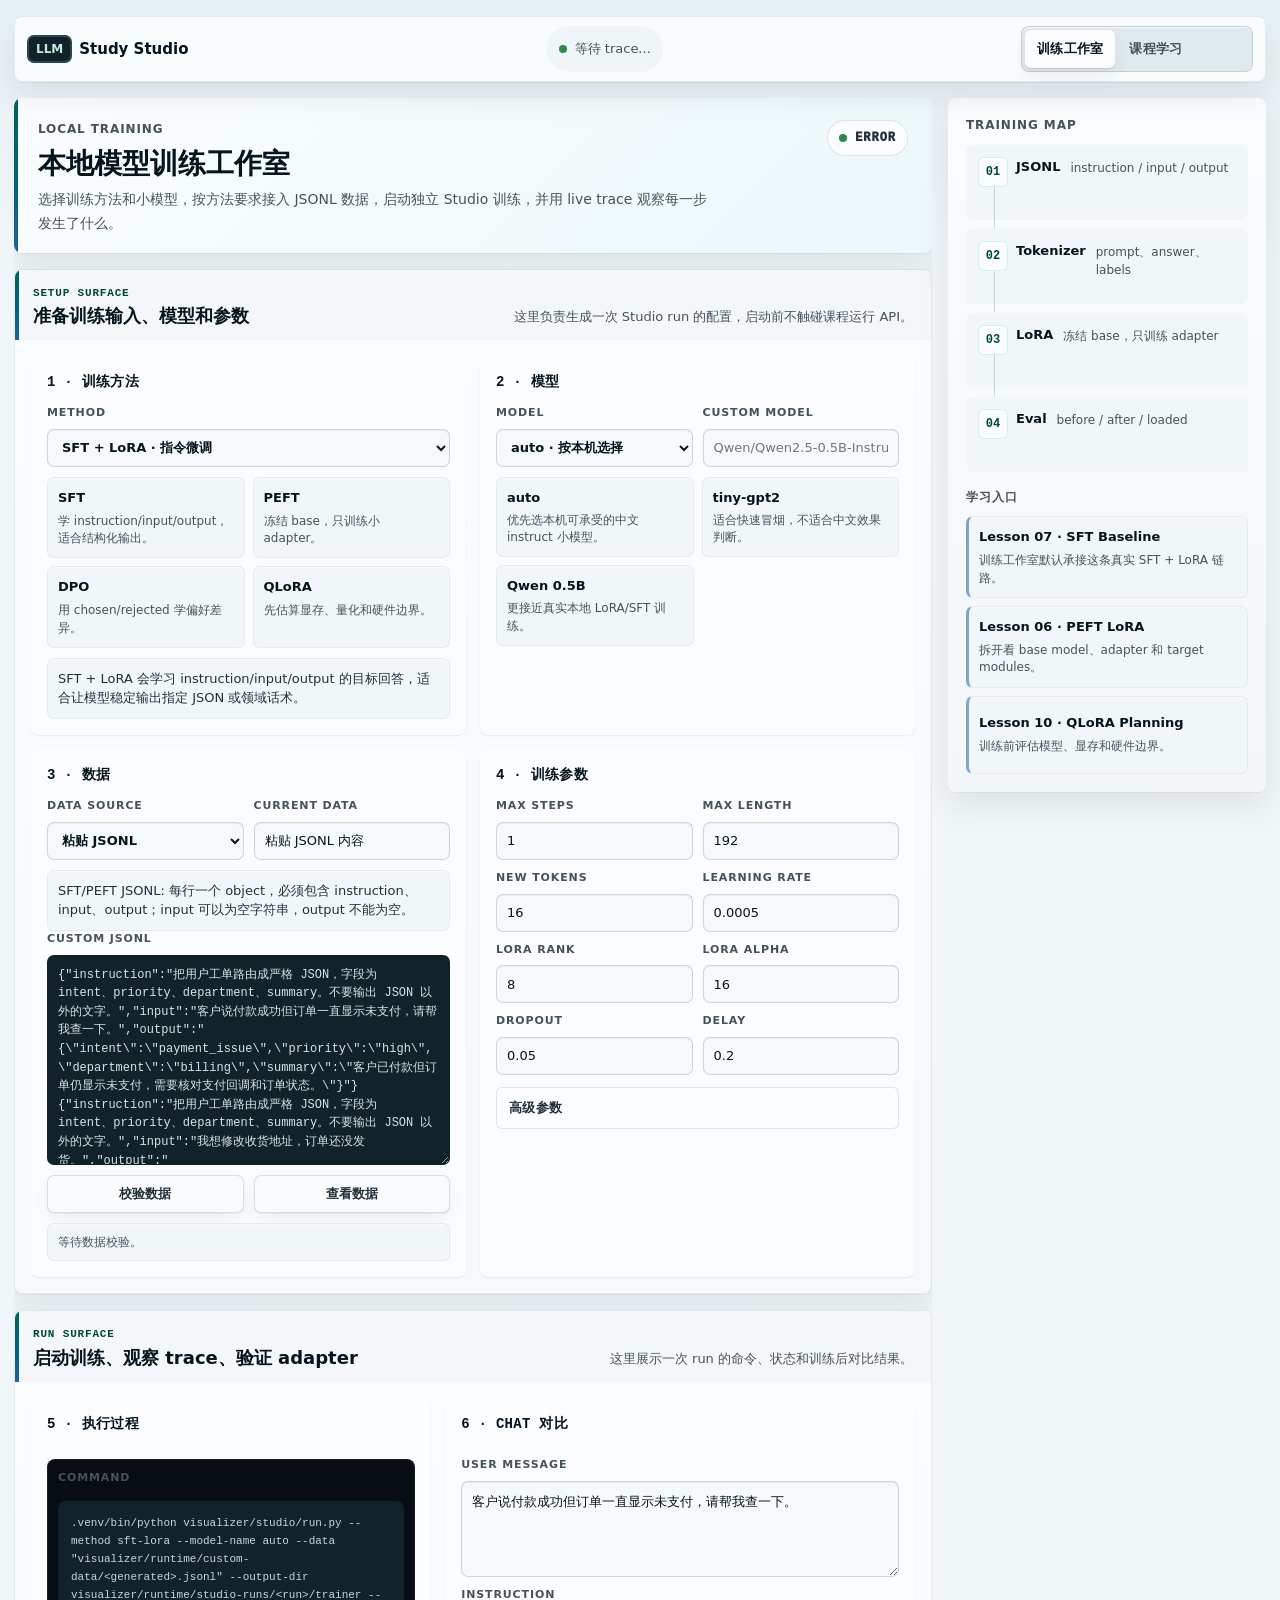
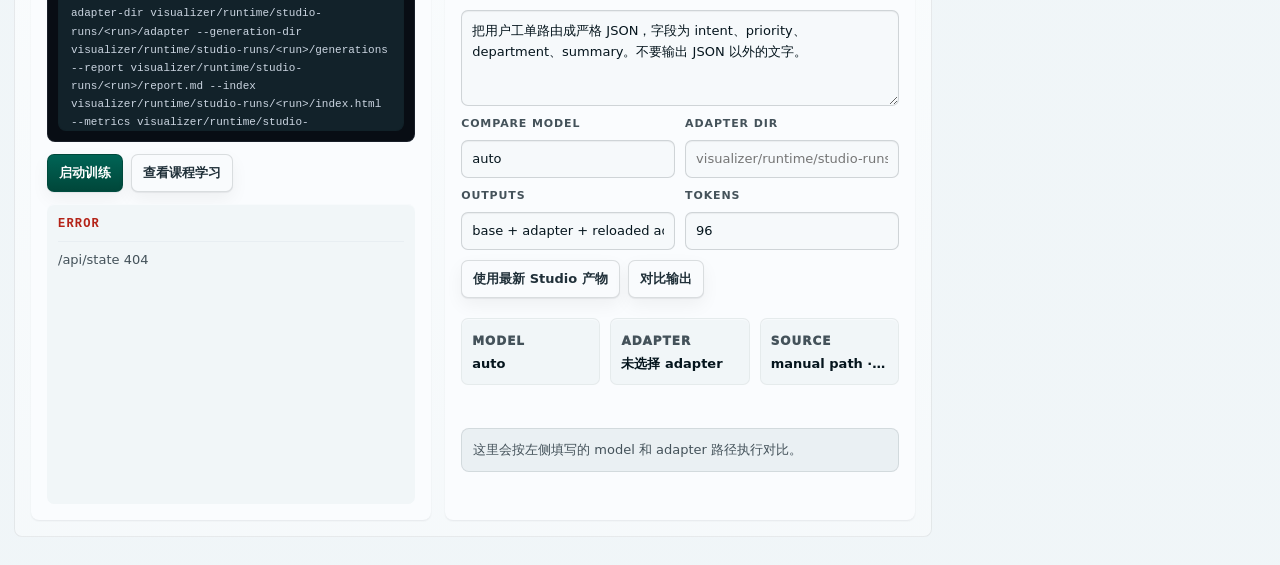
==== commit cc1a48de: "Apply UI UX Pro Max polish" ====
--- a/visualizer/index.html
+++ b/visualizer/index.html
@@ -2178,7 +2178,7 @@
       }
     }
   </style>
-  <link rel="stylesheet" href="studio-ui.css?v=20260504-ui12" />
+  <link rel="stylesheet" href="studio-ui.css?v=20260505-ui13" />
 </head>
 <body data-view="studio">
   <a class="skip-link" href="#mainContent">跳到主内容</a>
--- a/visualizer/studio-ui.css
+++ b/visualizer/studio-ui.css
@@ -3780,3 +3780,341 @@
     animation: none !important;
   }
 }
+
+/* UI13 Pro Max polish: developer-tool density with clearer hierarchy. */
+:root {
+  --bg: oklch(96.8% 0.007 230);
+  --surface: oklch(99.1% 0.003 230);
+  --surface-2: oklch(95.2% 0.008 225);
+  --surface-3: oklch(92.8% 0.011 225);
+  --field-bg: oklch(98% 0.004 230);
+  --field-disabled: oklch(93.8% 0.006 230);
+  --ink: oklch(18.5% 0.028 232);
+  --ink-soft: oklch(30% 0.026 232);
+  --muted: oklch(43% 0.022 232);
+  --faint: oklch(57% 0.019 232);
+  --line: color-mix(in oklch, var(--ink) 10%, transparent);
+  --line-strong: color-mix(in oklch, var(--ink) 17%, transparent);
+  --accent: oklch(44.5% 0.096 180);
+  --accent-soft: oklch(92.5% 0.035 180);
+  --accent-strong: oklch(34% 0.094 180);
+  --blue: oklch(48% 0.118 252);
+  --green: oklch(50% 0.12 150);
+  --gold: oklch(63% 0.12 82);
+  --shadow-panel: 0 1px 1px color-mix(in oklch, var(--ink) 5%, transparent), 0 14px 32px color-mix(in oklch, var(--ink) 8%, transparent);
+  --shadow-control: 0 1px 1px color-mix(in oklch, var(--ink) 6%, transparent), 0 7px 18px color-mix(in oklch, var(--ink) 5%, transparent);
+}
+
+html,
+body {
+  background:
+    linear-gradient(180deg, oklch(94.8% 0.011 222), var(--bg) 280px),
+    linear-gradient(90deg, color-mix(in oklch, var(--blue) 5%, transparent), transparent 34%),
+    var(--bg) !important;
+}
+
+.topbar {
+  min-height: 58px !important;
+  grid-template-columns: auto minmax(180px, 1fr) auto !important;
+  gap: 14px !important;
+  border: 1px solid color-mix(in oklch, var(--ink) 8%, transparent) !important;
+  background: color-mix(in oklch, var(--surface) 94%, var(--surface-2)) !important;
+  padding: 9px 12px !important;
+}
+
+body[data-view="learn"] .topbar {
+  grid-template-columns: auto minmax(96px, 176px) auto minmax(260px, 1fr) auto !important;
+  gap: 10px !important;
+}
+
+body[data-view="learn"] .status {
+  justify-self: stretch;
+  max-width: 176px;
+}
+
+body[data-view="learn"] .status > span:last-child {
+  min-width: 0;
+}
+
+body[data-view="learn"] .top-course-picker.course-only {
+  min-width: 0 !important;
+}
+
+body[data-view="learn"] .toolbar.course-only {
+  gap: 8px !important;
+}
+
+body[data-view="learn"] .toolbar.course-only .button {
+  padding-inline: 12px !important;
+}
+
+.brand span {
+  box-shadow: inset 0 0 0 1px color-mix(in oklch, white 16%, transparent);
+}
+
+.status {
+  justify-self: center;
+  min-height: 34px;
+  border-radius: 999px;
+  background: color-mix(in oklch, var(--surface-2) 62%, var(--surface));
+  padding: 0 12px;
+}
+
+.app-tabs {
+  border-color: color-mix(in oklch, var(--ink) 12%, transparent) !important;
+  box-shadow: inset 0 1px 0 color-mix(in oklch, white 72%, transparent);
+}
+
+.app-tab,
+.button,
+.studio-input,
+.studio-textarea,
+.course-select,
+.learning-link,
+body[data-view="learn"] .node {
+  transition:
+    background-color 180ms ease,
+    border-color 180ms ease,
+    box-shadow 180ms ease,
+    color 180ms ease,
+    transform 180ms ease !important;
+}
+
+.button,
+.app-tab,
+.course-select,
+.studio-input {
+  min-height: 38px !important;
+}
+
+.button {
+  border: 1px solid color-mix(in oklch, var(--ink) 13%, transparent) !important;
+  background: color-mix(in oklch, var(--surface) 92%, var(--surface-2)) !important;
+  box-shadow: var(--shadow-control) !important;
+  cursor: pointer;
+}
+
+.button:hover:not(:disabled),
+.app-tab:hover,
+.learning-link:hover {
+  transform: translateY(-1px);
+}
+
+.button.active {
+  border-color: color-mix(in oklch, var(--accent-strong) 78%, transparent) !important;
+  background: linear-gradient(180deg, var(--accent), var(--accent-strong)) !important;
+  color: white !important;
+}
+
+.button:disabled {
+  cursor: not-allowed;
+  box-shadow: none !important;
+}
+
+.button:focus-visible,
+.app-tab:focus-visible,
+.course-select:focus-visible,
+.studio-input:focus-visible,
+.studio-textarea:focus-visible,
+.learning-link:focus-visible,
+body[data-view="learn"] .node:focus-visible {
+  outline: 3px solid color-mix(in oklch, var(--blue) 34%, transparent) !important;
+  outline-offset: 2px !important;
+}
+
+body[data-view="studio"] .workbench-head,
+body[data-view="learn"] .course-canvas-head,
+body[data-view="studio"] .training-surface-head {
+  position: relative;
+  overflow: hidden;
+}
+
+body[data-view="studio"] .workbench-head::before,
+body[data-view="learn"] .course-canvas-head::before,
+body[data-view="studio"] .training-surface-head::before {
+  content: "";
+  position: absolute;
+  inset: 0 auto 0 0;
+  width: 4px;
+  background: linear-gradient(180deg, var(--accent), var(--blue));
+}
+
+body[data-view="studio"] .workbench-head,
+body[data-view="learn"] .course-canvas-head {
+  background:
+    linear-gradient(135deg, var(--surface), color-mix(in oklch, var(--accent-soft) 32%, var(--surface))) !important;
+}
+
+body[data-view="studio"] .workbench-title,
+body[data-view="learn"] .course-canvas-title,
+body[data-view="learn"] .stage-title strong {
+  letter-spacing: 0 !important;
+}
+
+body[data-view="studio"] .training-surface {
+  border: 1px solid color-mix(in oklch, var(--ink) 8%, transparent) !important;
+  background: linear-gradient(180deg, var(--surface), color-mix(in oklch, var(--surface-2) 28%, var(--surface))) !important;
+}
+
+body[data-view="studio"] .training-surface-head {
+  background: color-mix(in oklch, var(--surface-2) 42%, var(--surface)) !important;
+}
+
+body[data-view="studio"] .training-surface-kicker,
+body[data-view="studio"] .panel-title,
+body[data-view="learn"] .panel-title {
+  letter-spacing: .075em !important;
+}
+
+body[data-view="studio"] .studio-card-title {
+  color: var(--ink) !important;
+  font-size: 14px !important;
+  letter-spacing: .02em !important;
+}
+
+body[data-view="studio"] .studio-card {
+  border: 1px solid color-mix(in oklch, var(--ink) 6%, transparent) !important;
+}
+
+body[data-view="studio"] .method-pill,
+body[data-view="studio"] .choice-note,
+body[data-view="studio"] .method-hint,
+body[data-view="studio"] .dataset-summary,
+body[data-view="studio"] .compare-meta-item,
+body[data-view="studio"] .learning-link,
+body[data-view="learn"] .course-meter-row,
+body[data-view="learn"] .stat,
+body[data-view="learn"] .job-card,
+body[data-view="learn"] .run-card {
+  border: 1px solid color-mix(in oklch, var(--ink) 5%, transparent) !important;
+}
+
+body[data-view="studio"] .params-grid {
+  grid-template-columns: repeat(auto-fit, minmax(132px, 1fr)) !important;
+}
+
+body[data-view="studio"] .training-side.panel {
+  background: linear-gradient(180deg, var(--surface), color-mix(in oklch, var(--surface-2) 48%, var(--surface))) !important;
+}
+
+body[data-view="studio"] .map-step {
+  position: relative;
+  min-height: 76px;
+  padding: 13px 14px 13px 50px !important;
+}
+
+body[data-view="studio"] .map-step::before {
+  content: "";
+  position: absolute;
+  left: 28px;
+  top: 16px;
+  bottom: -16px;
+  width: 1px;
+  background: color-mix(in oklch, var(--accent) 22%, transparent);
+}
+
+body[data-view="studio"] .map-step:last-child::before {
+  display: none;
+}
+
+body[data-view="studio"] .map-step span {
+  position: absolute;
+  left: 12px;
+  top: 13px;
+  background: var(--surface) !important;
+}
+
+body[data-view="studio"] .map-step.active,
+body[data-view="learn"] .node.active {
+  border-color: color-mix(in oklch, var(--accent) 34%, transparent) !important;
+}
+
+body[data-view="studio"] .learning-link {
+  border-left: 3px solid color-mix(in oklch, var(--blue) 55%, transparent) !important;
+}
+
+body[data-view="learn"] .trace-rail-card {
+  background:
+    linear-gradient(180deg, color-mix(in oklch, var(--surface-2) 70%, var(--surface)), var(--surface)) !important;
+}
+
+body[data-view="learn"] .node {
+  border: 1px solid color-mix(in oklch, var(--ink) 6%, transparent) !important;
+}
+
+body[data-view="learn"] .node:hover {
+  background: color-mix(in oklch, var(--surface) 78%, var(--accent-soft)) !important;
+}
+
+body[data-view="learn"] .node.active {
+  background: linear-gradient(180deg, color-mix(in oklch, var(--accent-soft) 86%, var(--surface)), var(--surface)) !important;
+}
+
+body[data-view="learn"] .stage,
+body[data-view="learn"] .event-inspector,
+body[data-view="learn"] .stage-progress-grid {
+  border: 1px solid color-mix(in oklch, var(--ink) 5%, transparent) !important;
+}
+
+body[data-view="learn"] .scene3d {
+  background:
+    linear-gradient(180deg, color-mix(in oklch, var(--surface) 92%, var(--accent-soft)), var(--surface)) !important;
+}
+
+.dataset-drawer-panel {
+  box-shadow: 0 24px 70px color-mix(in oklch, var(--ink) 18%, transparent) !important;
+}
+
+@media (max-width: 920px) {
+  body[data-view="learn"] .topbar,
+  .topbar {
+    grid-template-columns: 1fr !important;
+    gap: 12px !important;
+  }
+
+  .status {
+    justify-self: stretch;
+    justify-content: flex-start;
+  }
+}
+
+@media (max-width: 760px) {
+  .topbar {
+    padding: 14px !important;
+  }
+
+  .brand {
+    font-size: 18px !important;
+  }
+
+  .brand span {
+    height: 34px !important;
+    min-width: 50px !important;
+    font-size: 16px !important;
+  }
+
+  .status {
+    min-height: 36px;
+    font-size: 15px !important;
+  }
+
+  .app-tab {
+    min-height: 42px !important;
+    font-size: 16px !important;
+  }
+
+  body[data-view="studio"] .workbench-title,
+  body[data-view="learn"] .course-canvas-title {
+    font-size: 28px !important;
+  }
+
+  body[data-view="studio"] .training-surface-title {
+    font-size: 22px !important;
+  }
+
+  body[data-view="studio"] .workbench-head p,
+  body[data-view="learn"] .course-canvas-note,
+  body[data-view="studio"] .training-surface-note {
+    font-size: 14px !important;
+  }
+}
